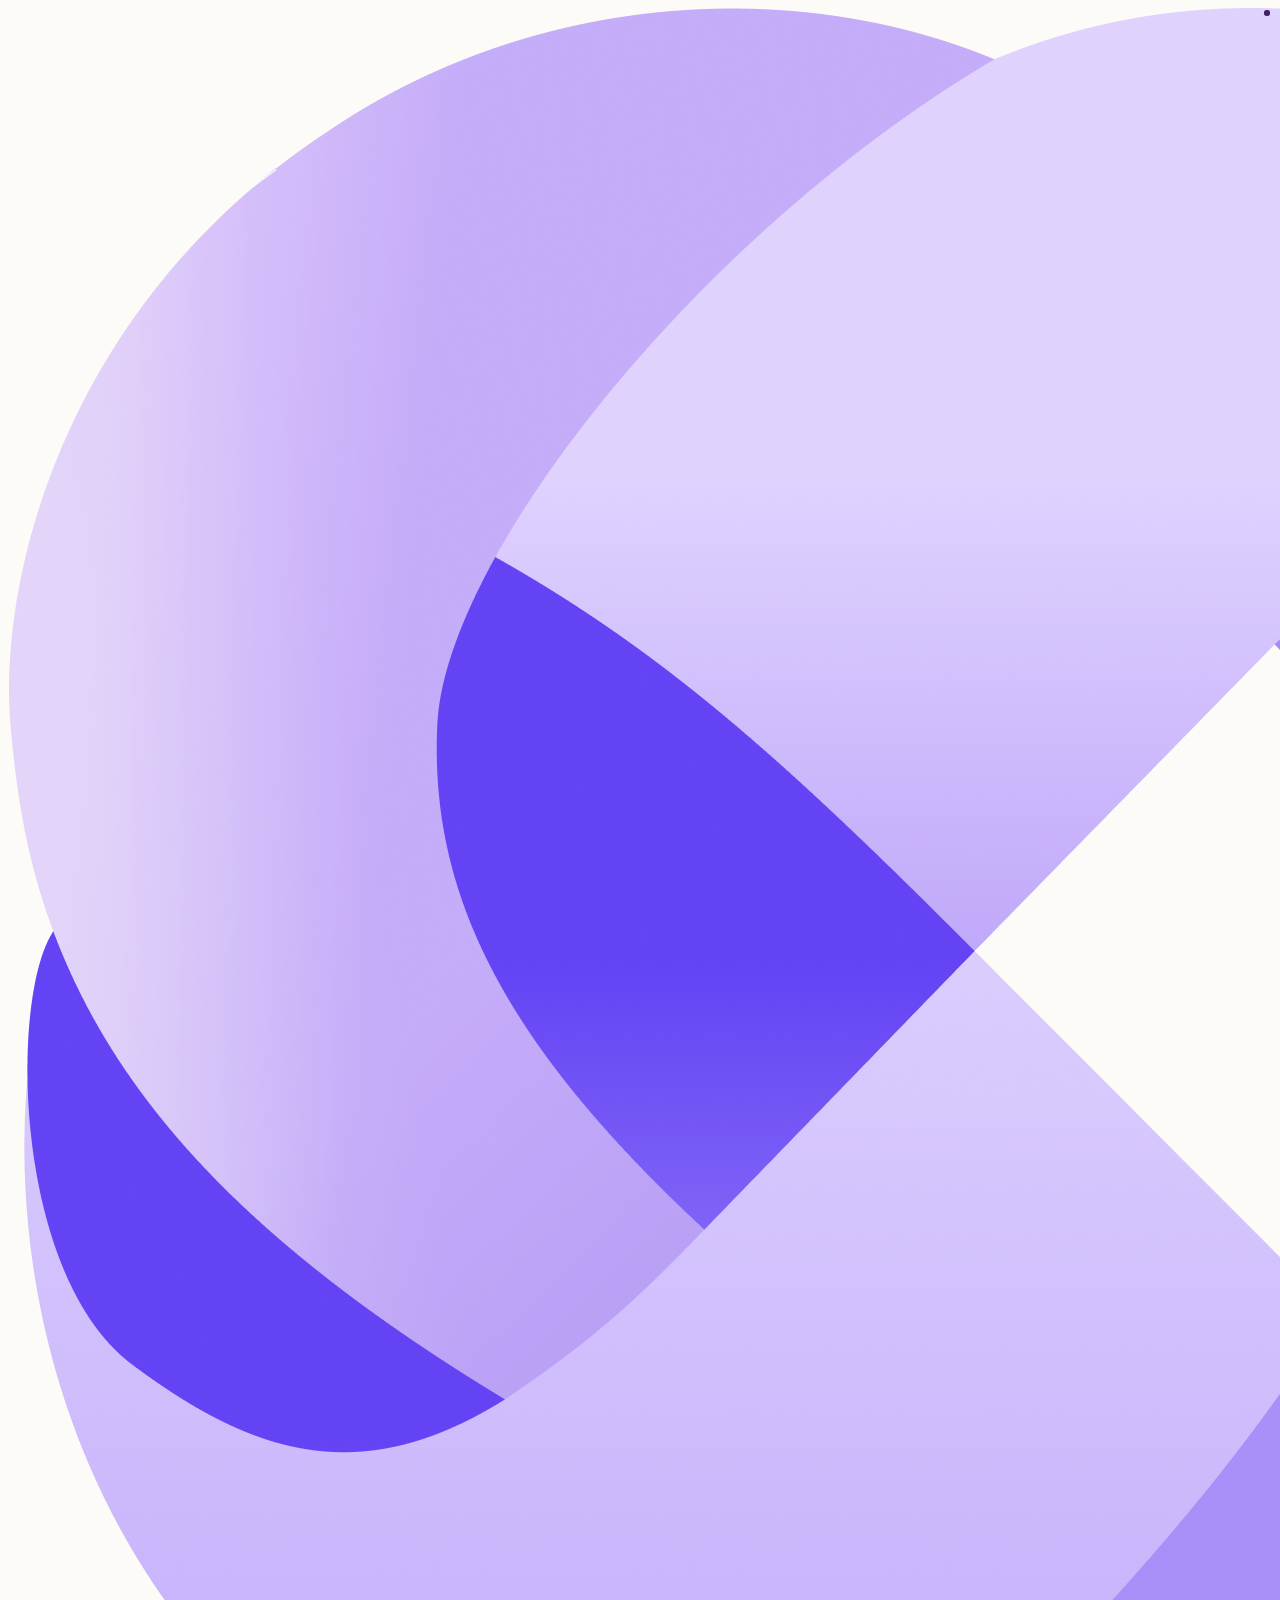
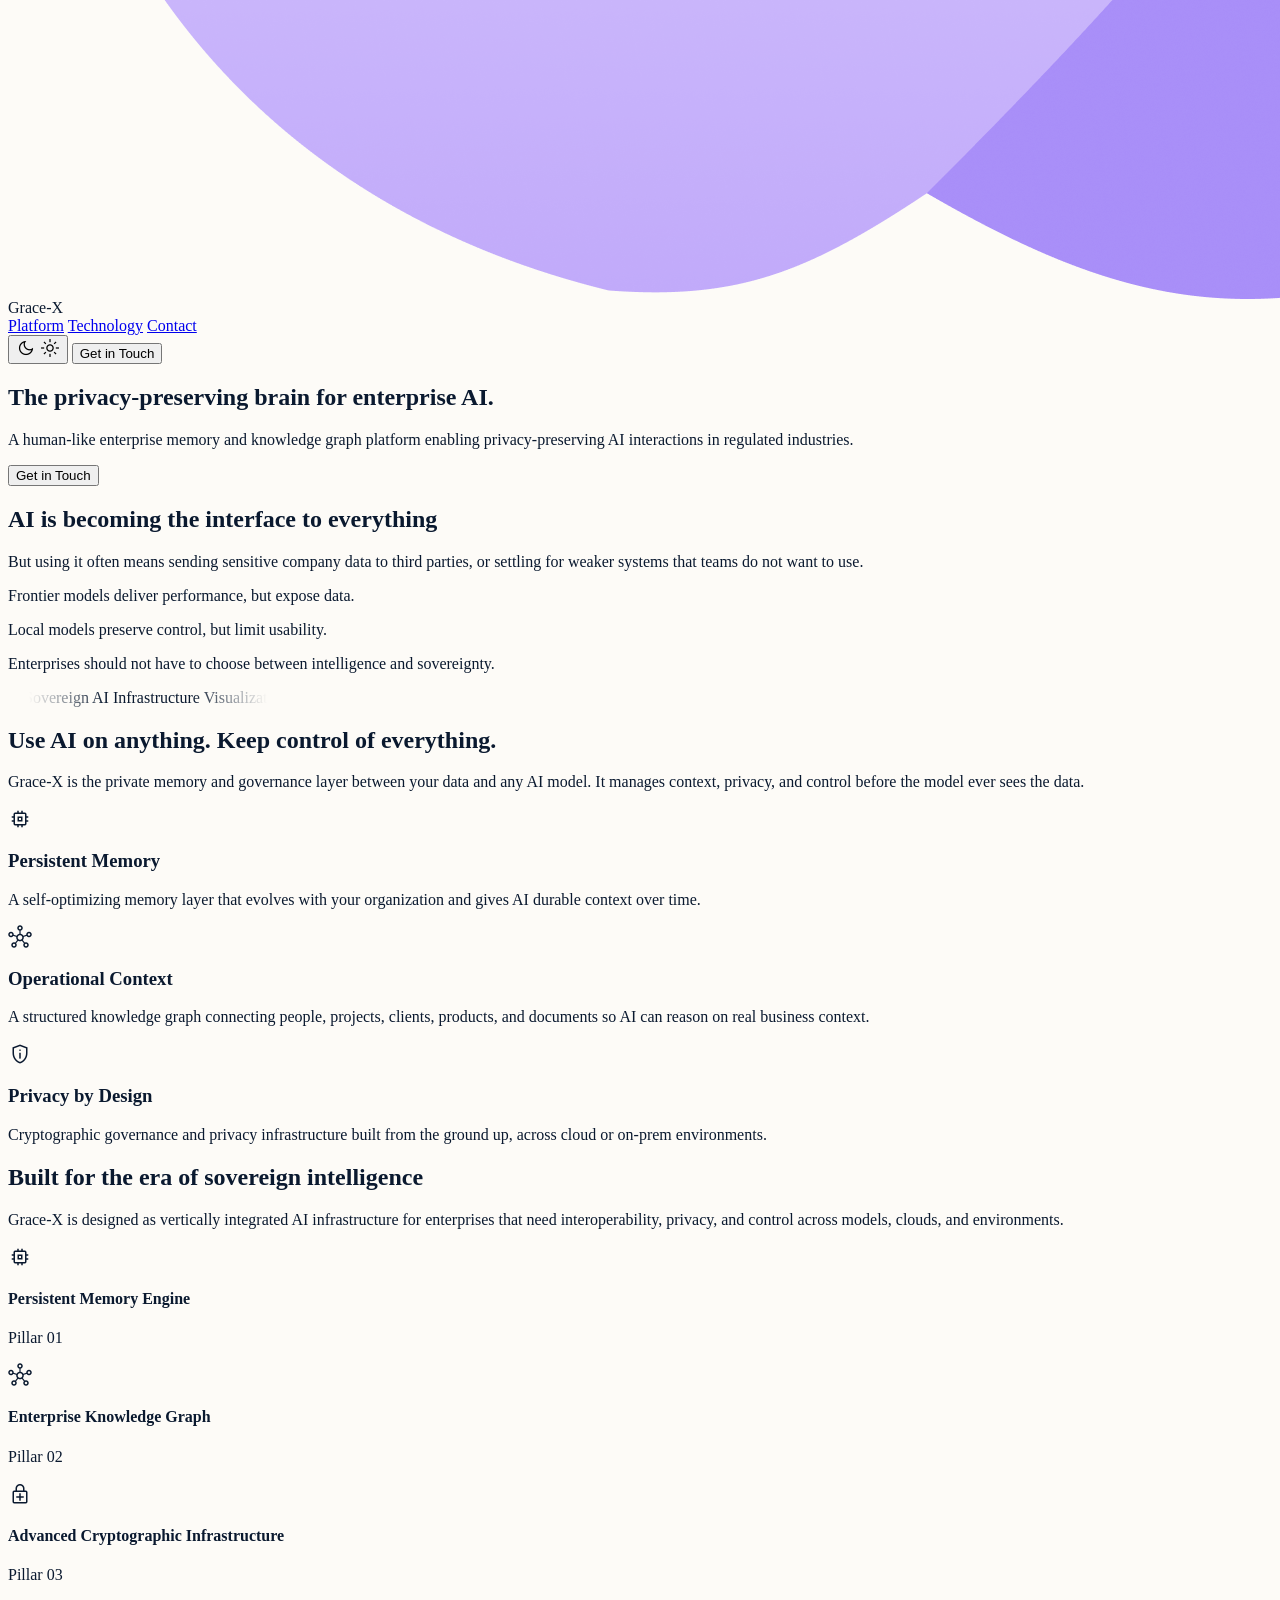
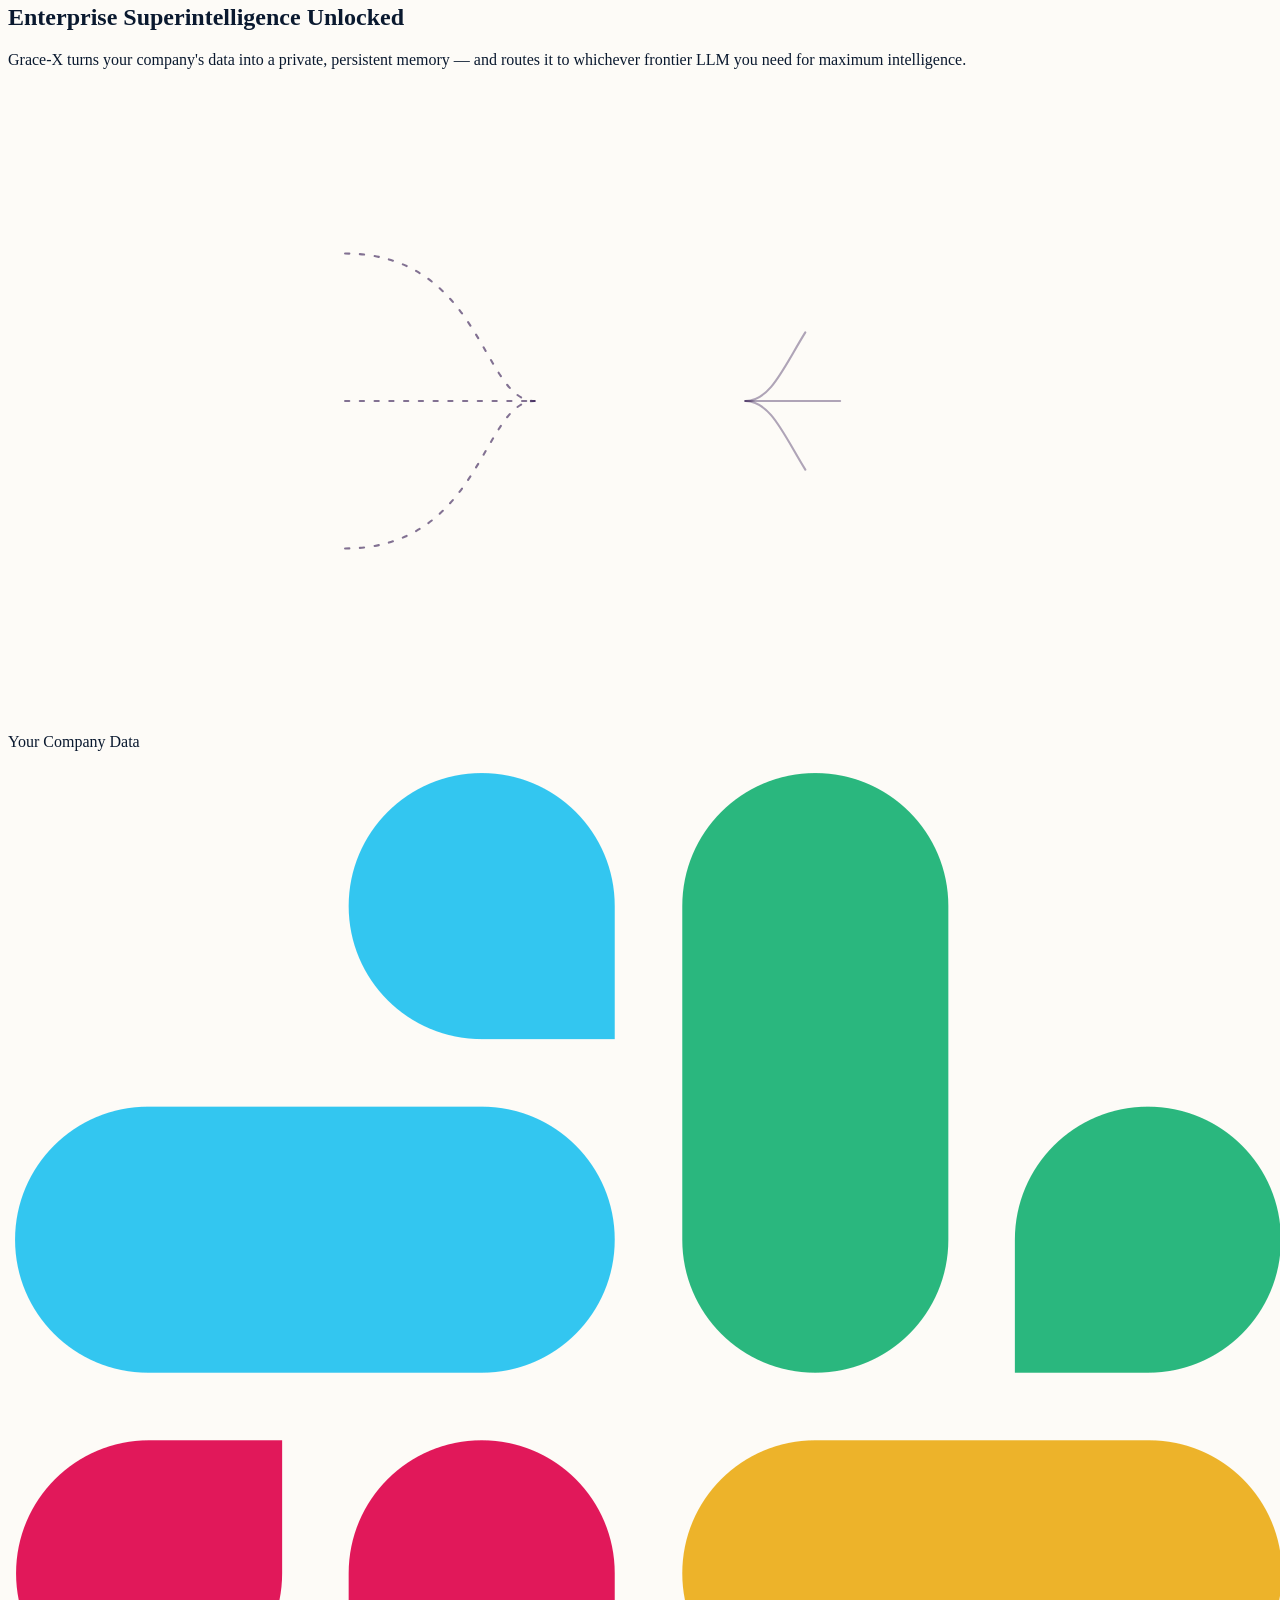
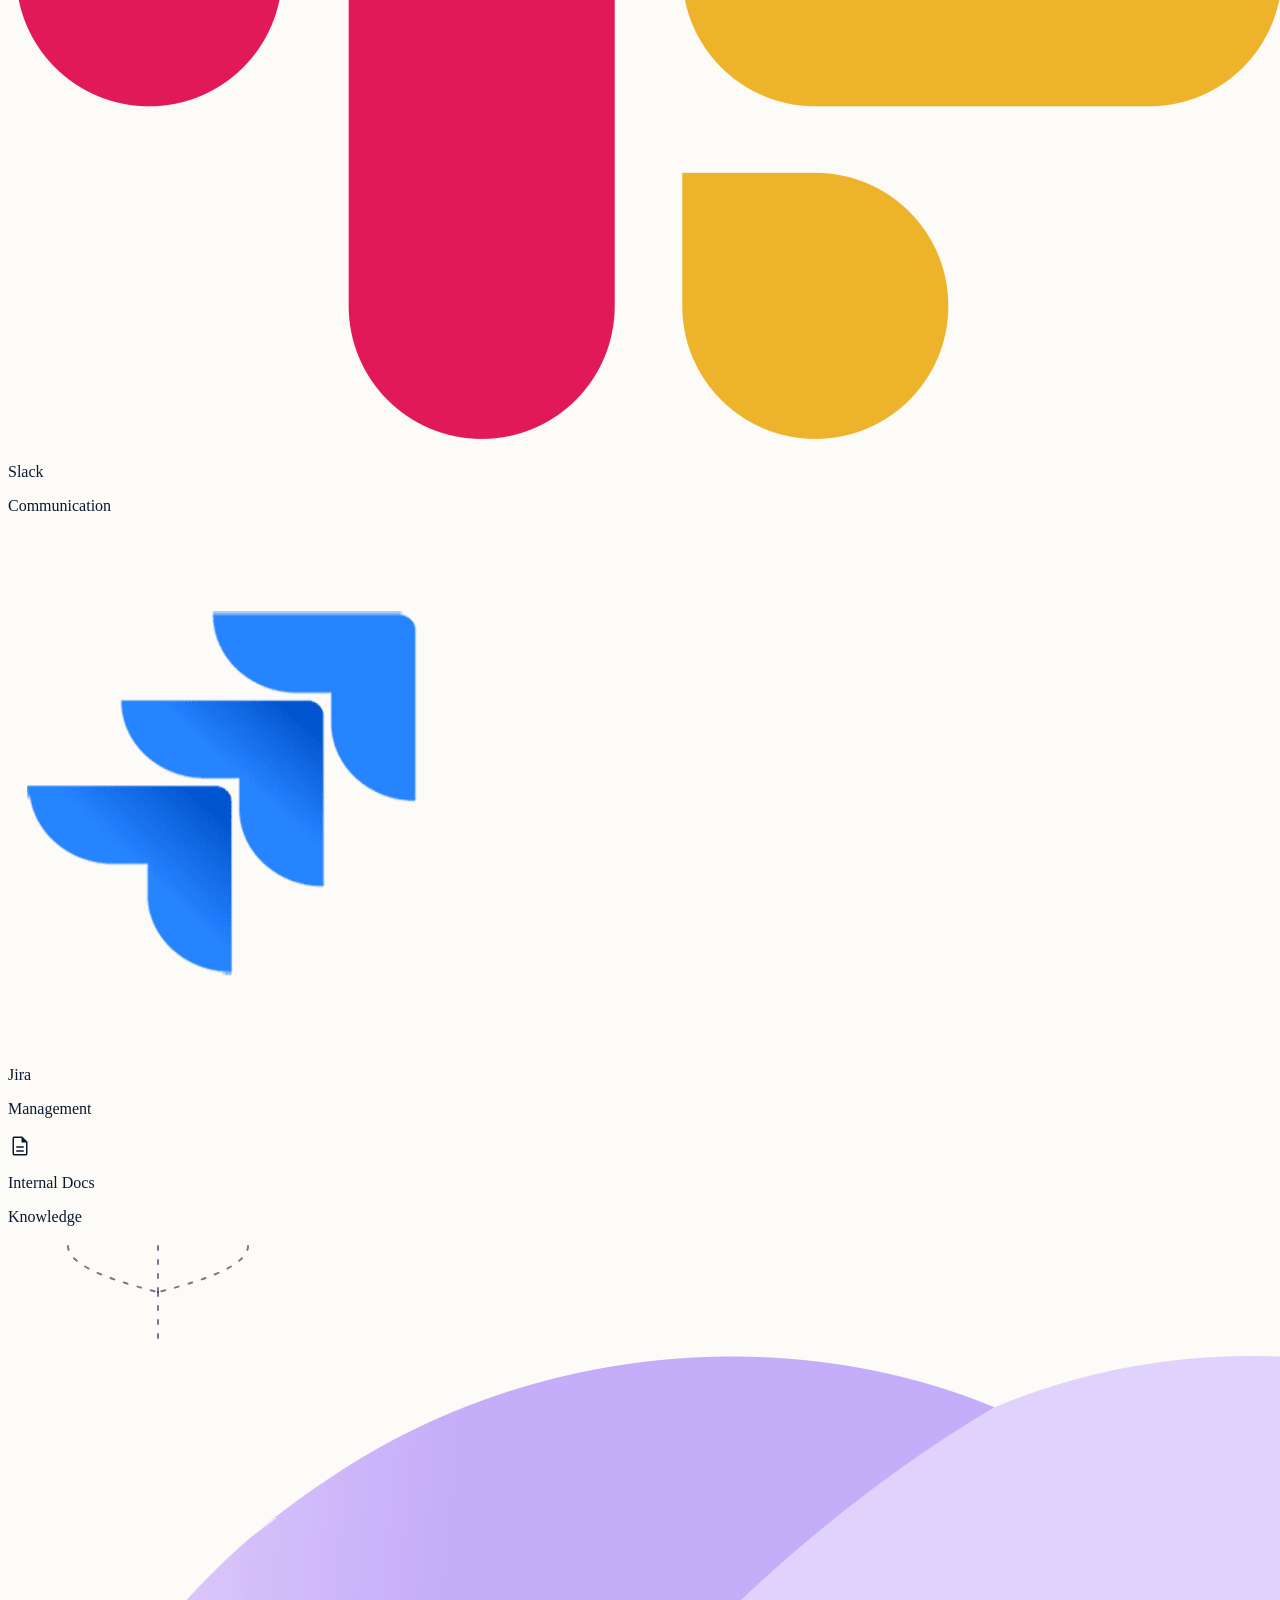
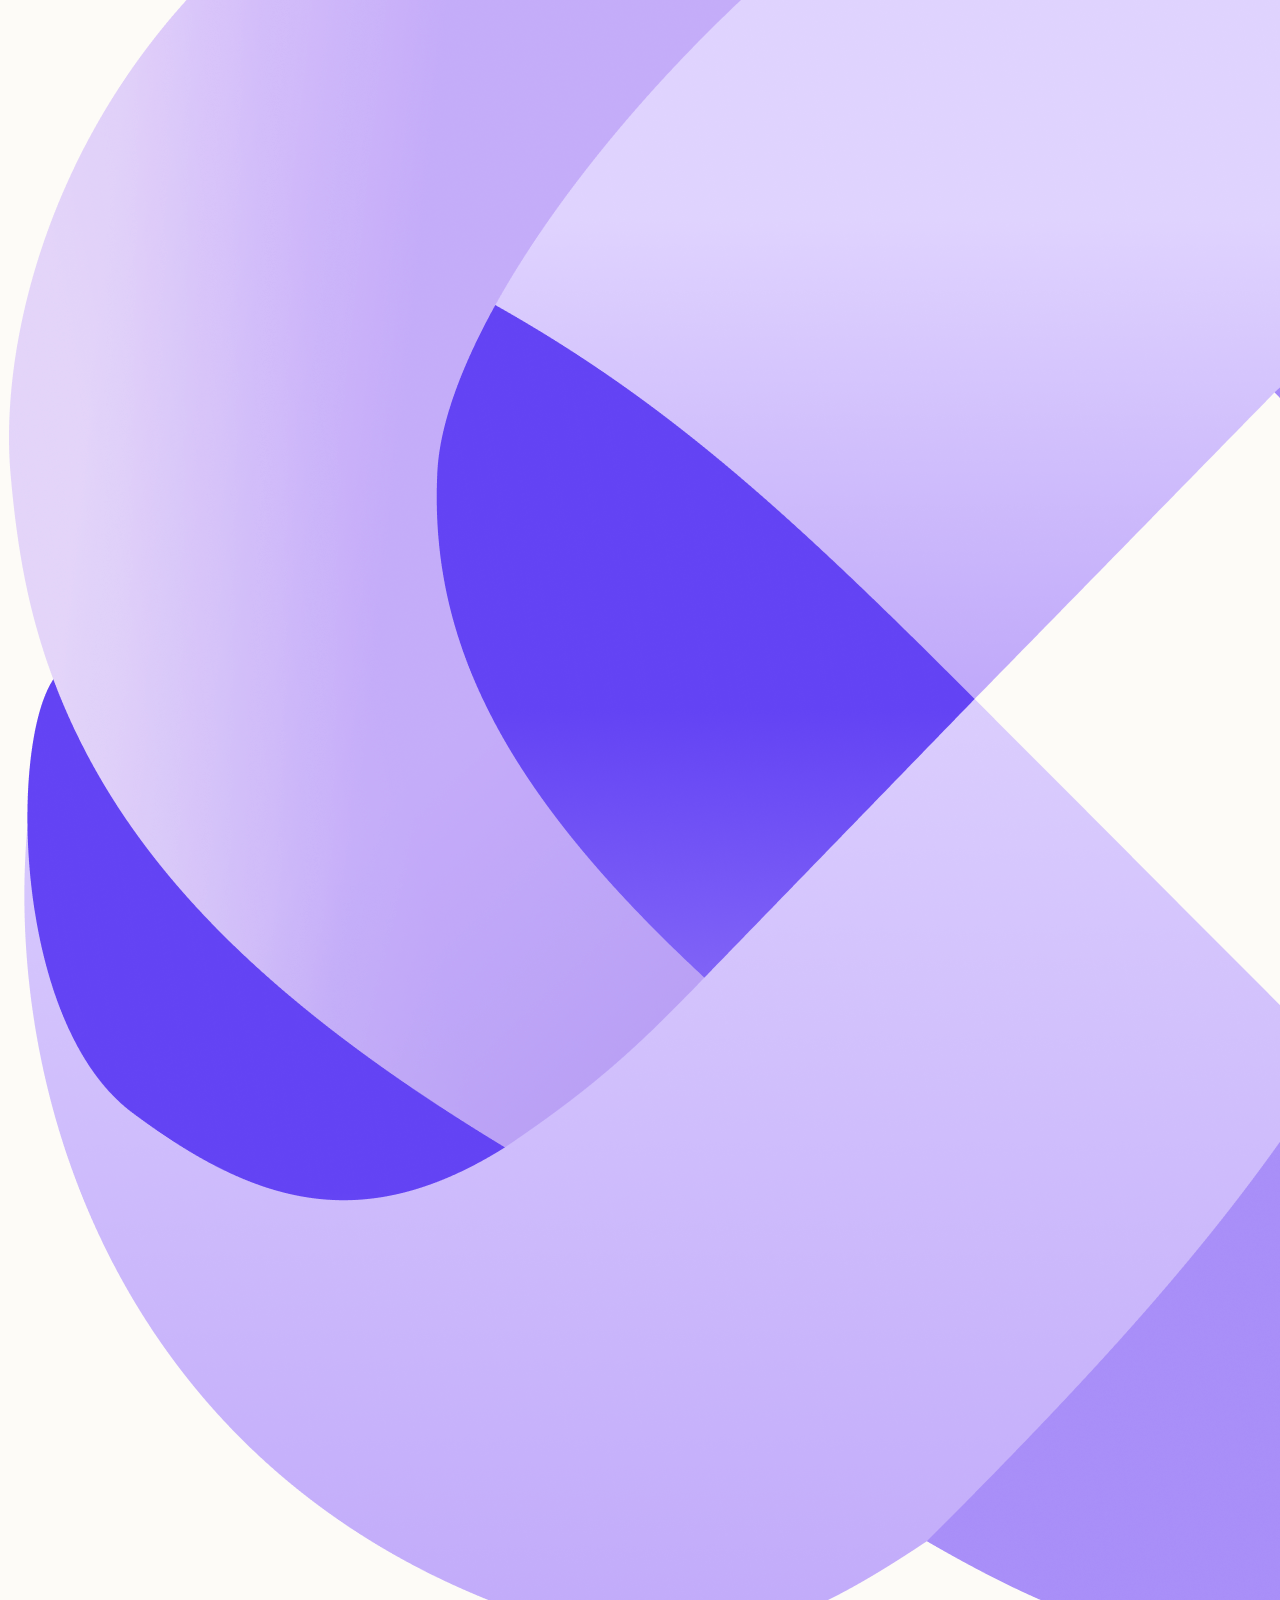
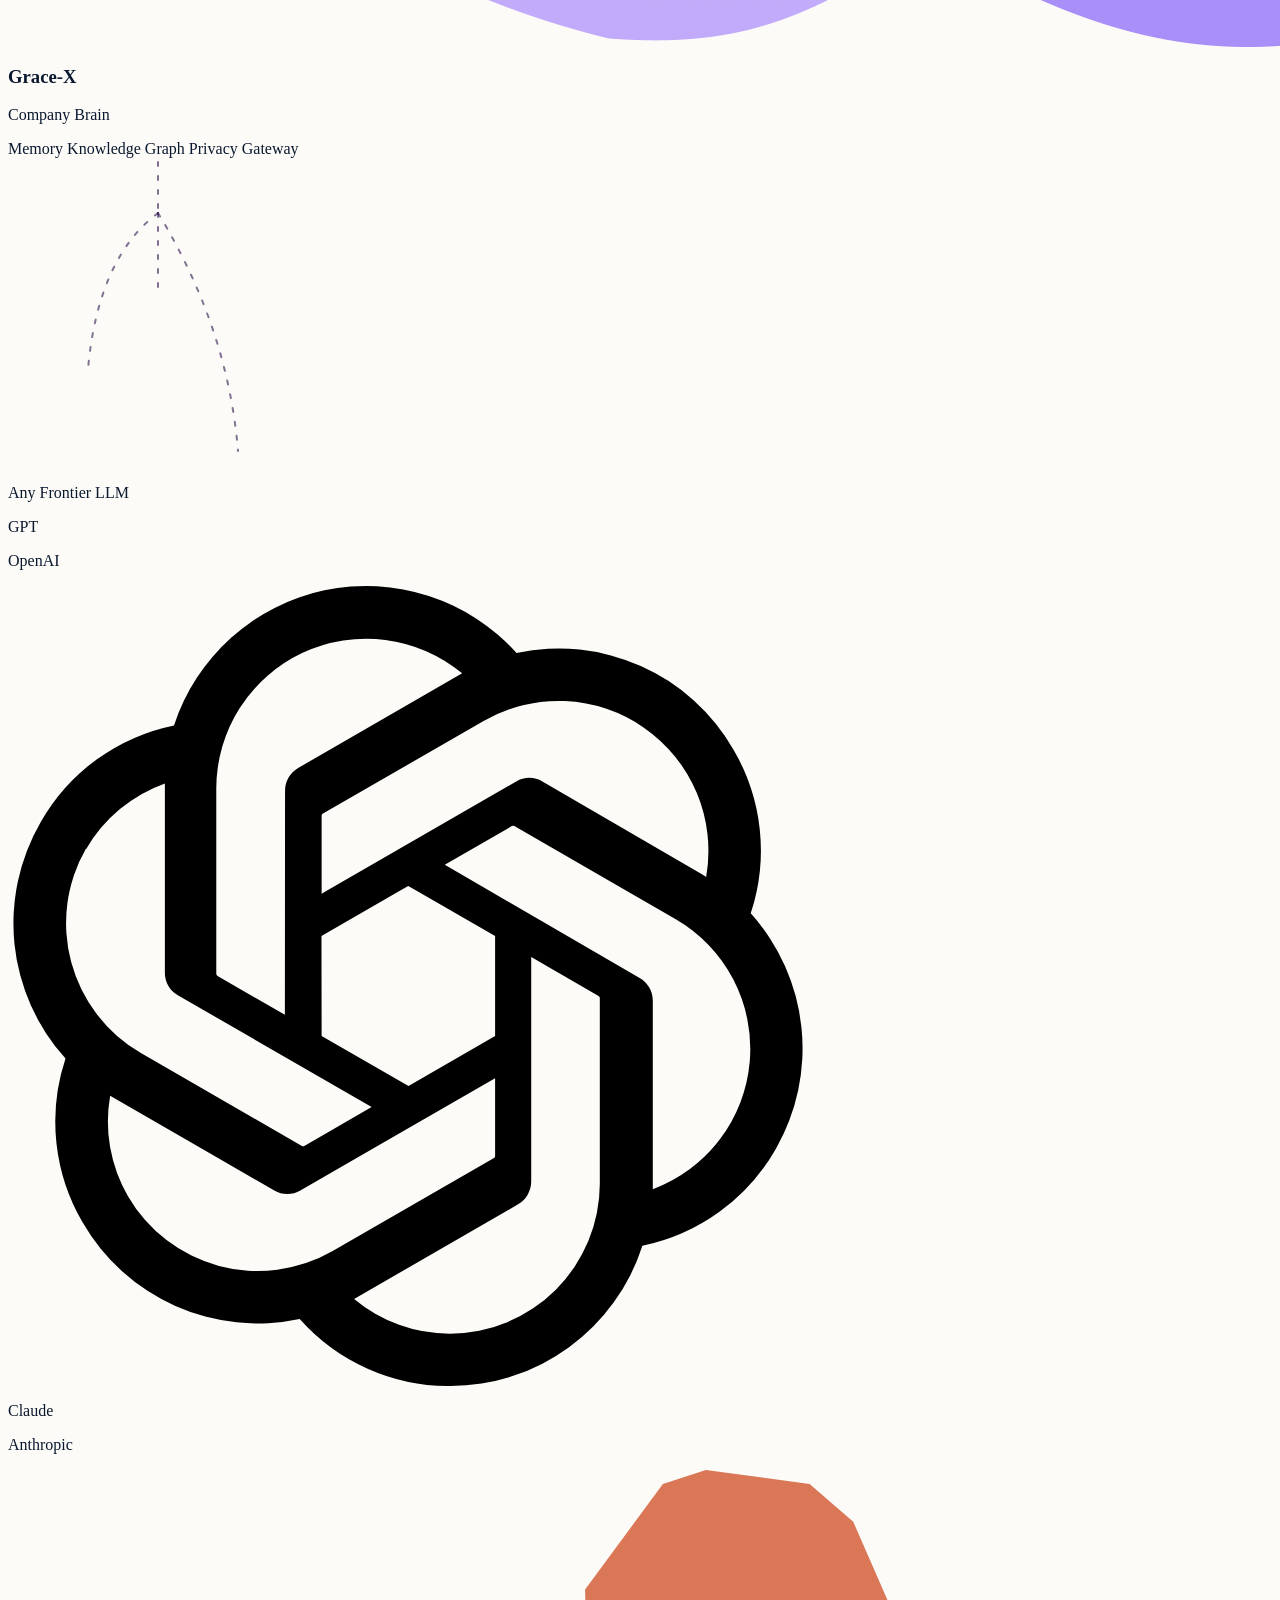
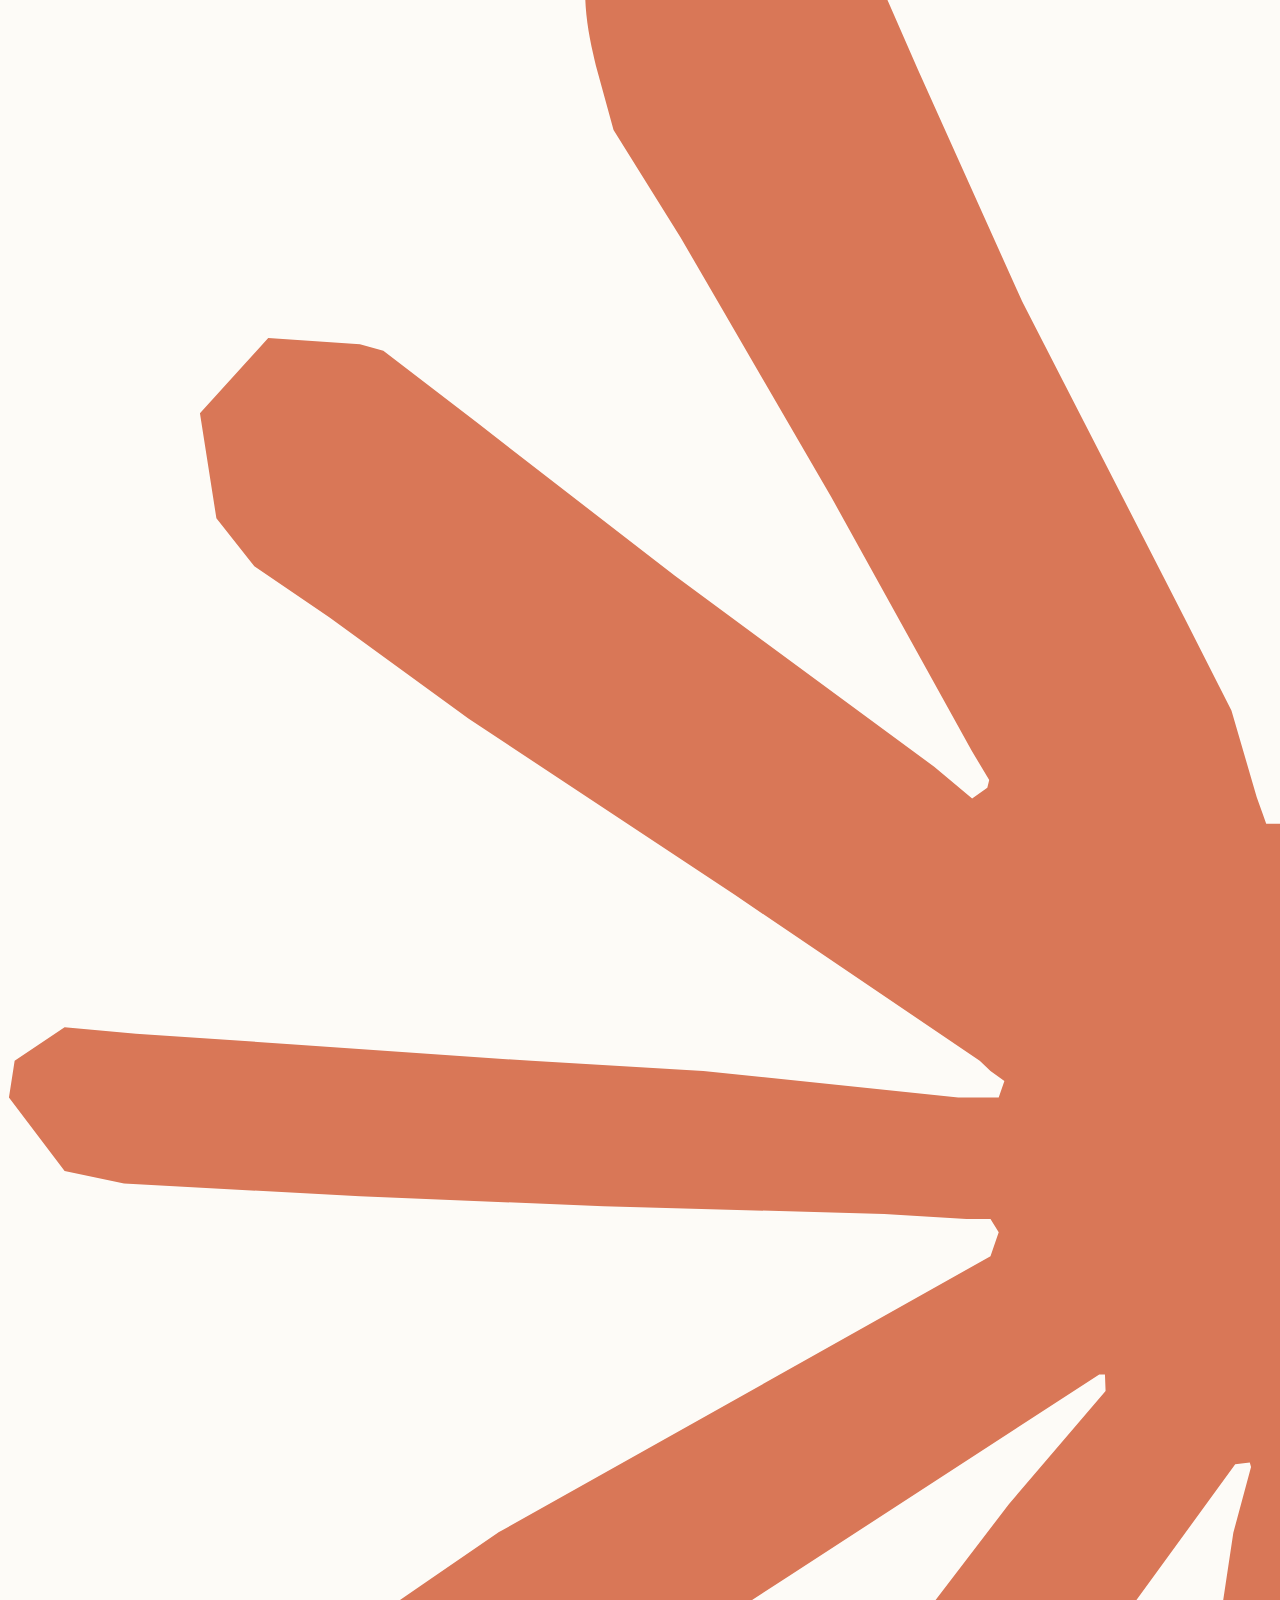
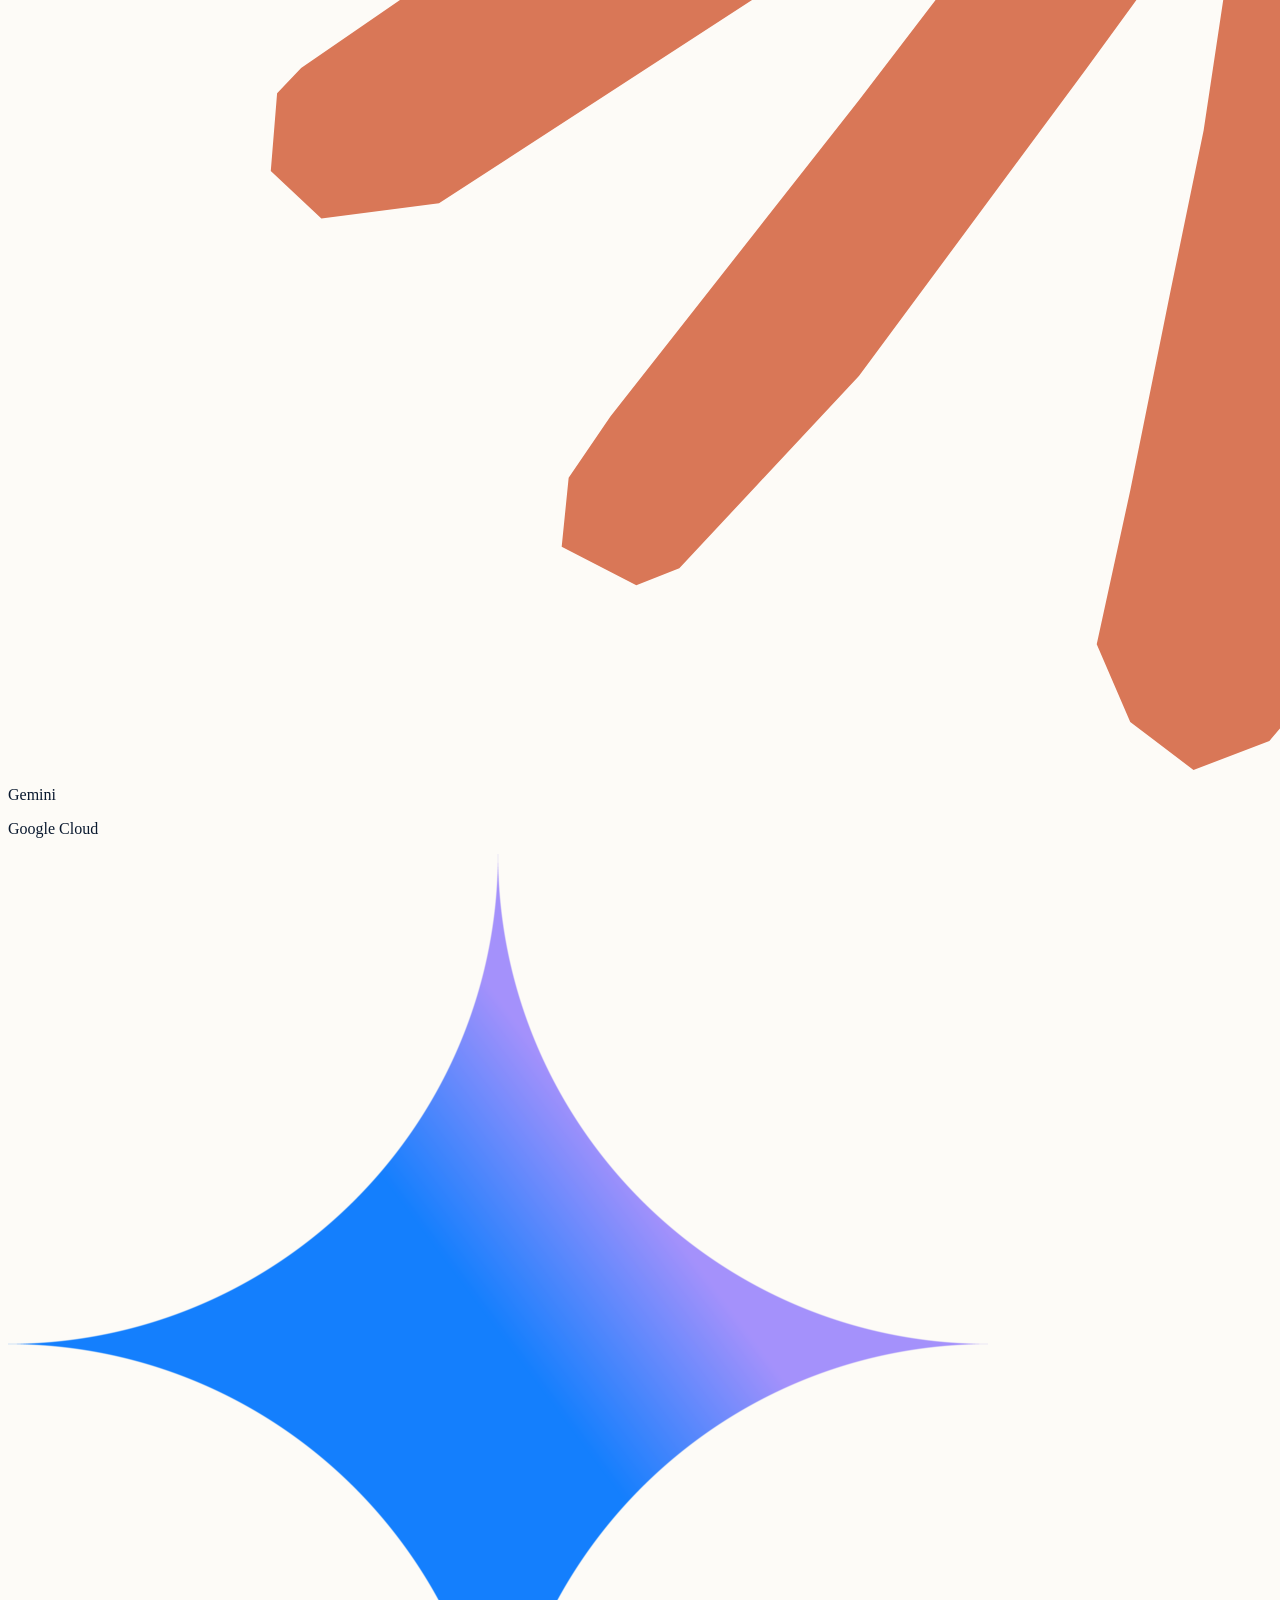
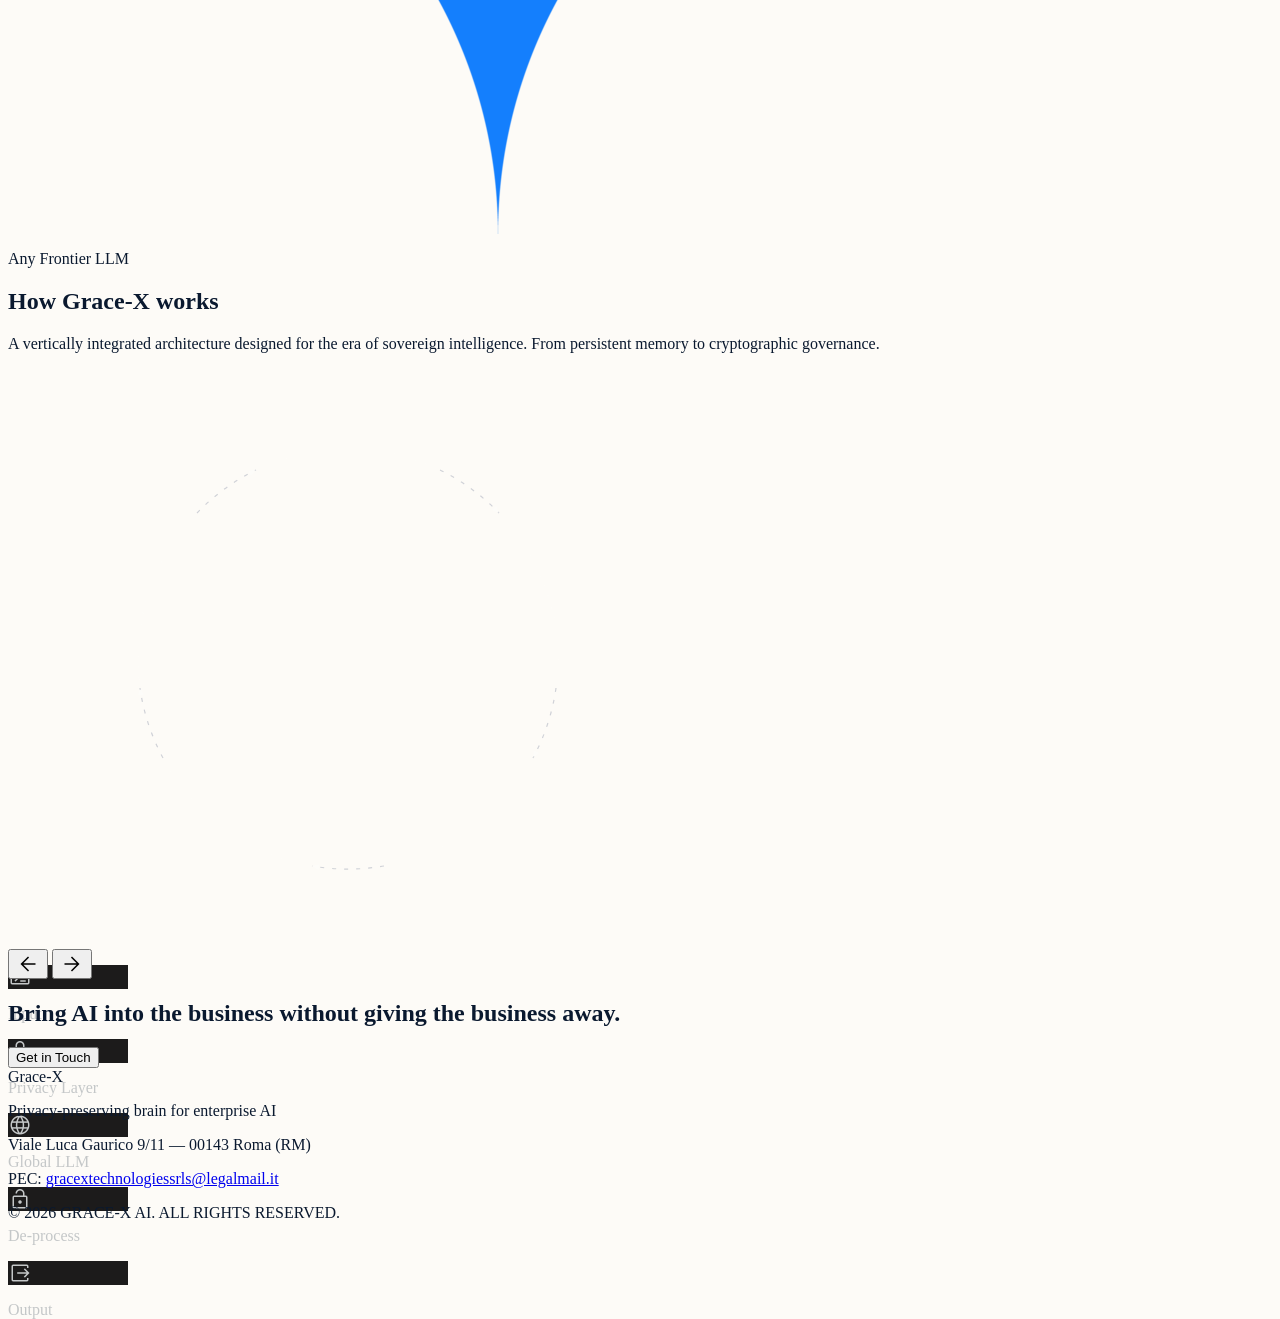
==== index.html @ 4c0ac089 "Corretta lingua box form" ====
<html class="light" lang="en"><head>
<meta charset="utf-8"/>
<meta content="width=device-width, initial-scale=1.0" name="viewport"/>
<title>GRACE-X | Private AI Infrastructure</title>
<script src="https://cdn.tailwindcss.com?plugins=forms,container-queries"></script>
<link rel="icon" type="image/png" href="logos/logo.png"/>
<link href="https://fonts.googleapis.com/css2?family=Space+Grotesk:wght@400;500;600;700&amp;family=Inter:wght@400;500;600&amp;display=swap" rel="stylesheet"/>
<link href="https://fonts.googleapis.com/css2?family=Material+Symbols+Outlined:wght,FILL@100..700,0..1&amp;display=swap" rel="stylesheet"/>
<link rel="stylesheet" href="style.css"/>
<script src="https://cdn.jsdelivr.net/npm/@emailjs/browser@4/dist/email.min.js"></script>
<script id="tailwind-config">
        tailwind.config = {
            darkMode: "class",
            theme: {
                extend: {
                    "colors": {
                        "primary": "#051A49",
                        "primary-vibrant": "#1E0040",
                        "purple-vibrant": "#3B0764",
                        "on-primary": "#FDFBF7",
                        "background": "#FDFBF7",
                        "surface": "#F5F2EA",
                        "on-surface": "#0A192F",
                        "on-surface-variant": "#44566C",
                        "outline": "#D1D5DB",
                        "outline-variant": "#E5E7EB",
                        "primary-container": "#E0F2F1",
                        "on-primary-container": "#004D40",
                        "secondary": "#051A49",
                        "tertiary": "#FBC02D",
                        "surface-container": "#F5F2EA",
                        "surface-container-low": "#FAF8F2",
                        "surface-container-high": "#EBE8E0",
                        "surface-container-highest": "#E1DED5",
                        "surface-variant": "#E1DED5",
                        "inverse-surface": "#051A49",
                        "inverse-on-surface": "#FDFBF7",
                        
                        // Dark Theme Design System Integration
                        "on-primary-fixed": "#001b3c",
                        "surface-container-lowest": "#0d0e11",
                        "primary-container-dark": "#1a365d",
                        "on-surface-dark": "#e3e2e6",
                        "secondary-dark": "#ffe083",
                        "on-secondary-fixed": "#231b00",
                        "on-secondary": "#3c2f00",
                        "primary-fixed": "#d6e3ff",
                        "error": "#ffb4ab",
                        "on-primary-container-dark": "#86a0cd",
                        "on-tertiary": "#00354a",
                        "secondary-fixed": "#ffe083",
                        "tertiary-container-dark": "#003a51",
                        "surface-bright": "#38393c",
                        "tertiary-fixed": "#c4e7ff",
                        "on-error-container": "#ffdad6",
                        "inverse-surface-dark": "#e3e2e6",
                        "outline-dark": "#8e9099",
                        "primary-dark": "#5B21B6",
                        "background-dark": "#121316",
                        "secondary-fixed-dim": "#eec200",
                        "inverse-primary": "#455f88",
                        "on-secondary-fixed-variant": "#574500",
                        "secondary-container-dark": "#eec200",
                        "surface-dim": "#121316",
                        "on-surface-variant-dark": "#c4c6cf",
                        "primary-fixed-dim": "#adc7f7",
                        "surface-tint": "#adc7f7",
                        "surface-container-highest-dark": "#343538",
                        "surface-container-dark": "#1e2022",
                        "tertiary-dark": "#7bd0ff",
                        "on-primary-dark": "#133057",
                        "surface-dark": "#121316",
                        "error-container": "#93000a",
                        "surface-variant-dark": "#343538",
                        "on-secondary-container": "#645000",
                        "inverse-on-surface-dark": "#2f3033",
                        "on-error": "#690005",
                        "surface-container-low-dark": "#1a1c1e",
                        "on-tertiary-container": "#08aae4",
                        "outline-variant-dark": "#43474e",
                        "tertiary-fixed-dim": "#7bd0ff",
                        "on-primary-fixed-variant": "#2d476f",
                        "on-tertiary-fixed-variant": "#004c69",
                        "on-tertiary-fixed": "#001e2c",
                        "on-background-dark": "#e3e2e6",
                        "surface-container-high-dark": "#292a2d"
                    },
                    "borderRadius": {
                        "DEFAULT": "4px",
                        "lg": "8px",
                        "xl": "12px",
                        "full": "9999px"
                    },
                    "spacing": {
                        "block-gap": "32px",
                        "unit": "4px",
                        "container-padding": "32px",
                        "section-gap": "96px",
                        "gutter": "24px"
                    },
                    "fontFamily": {
                        "headline-md": ["Space Grotesk"],
                        "label-sm": ["Inter"],
                        "headline-lg": ["Space Grotesk"],
                        "body-lg": ["Inter"],
                        "display-xl": ["Space Grotesk"],
                        "body-md": ["Inter"]
                    },
                    "fontSize": {
                        "headline-md": ["24px", {"lineHeight": "1.3", "letterSpacing": "0em", "fontWeight": "600"}],
                        "label-sm": ["13px", {"lineHeight": "1", "letterSpacing": "0.05em", "fontWeight": "500"}],
                        "headline-lg": ["32px", {"lineHeight": "1.2", "letterSpacing": "-0.01em", "fontWeight": "600"}],
                        "body-lg": ["18px", {"lineHeight": "1.7", "letterSpacing": "0.01em", "fontWeight": "400"}],
                        "display-xl": ["48px", {"lineHeight": "1.1", "letterSpacing": "-0.02em", "fontWeight": "700"}],
                        "body-md": ["16px", {"lineHeight": "1.6", "letterSpacing": "0.01em", "fontWeight": "400"}]
                    }
                },
            },
        }
    </script>
</head>
<body class="selection:text-on-primary selection:bg-primary-vibrant/20 dark:selection:bg-primary-dark/40">
<!-- TopNavBar -->
<header class="bg-background/80 dark:bg-background-dark/80 top-0 sticky backdrop-blur-md border-b border-primary/5 dark:border-outline-variant-dark/20 z-50">
<div class="max-w-[1280px] mx-auto px-8 py-4 flex justify-between items-center">
<div onclick="window.scrollTo({top:0,behavior:'smooth'})" class="font-headline-md text-2xl font-bold tracking-tighter text-primary-vibrant dark:text-primary-dark flex items-center cursor-pointer select-none">
            <img src="logos/logo.png" alt="Grace-X" class="h-8 w-auto mr-2"/>
            Grace-X
        </div>
<nav class="hidden md:flex gap-10 items-center">
<a class="text-on-surface-variant dark:text-on-surface-variant-dark font-semibold text-sm tracking-wide hover:text-primary-vibrant dark:hover:text-primary-dark transition-colors duration-300" href="#platform-section" onclick="event.preventDefault();document.getElementById('platform-section').scrollIntoView({behavior:'smooth',block:'start'})">Platform</a>
<a class="text-on-surface-variant dark:text-on-surface-variant-dark font-semibold text-sm tracking-wide hover:text-primary-vibrant dark:hover:text-primary-dark transition-colors duration-300" href="#gx-section" onclick="event.preventDefault();document.getElementById('gx-section').scrollIntoView({behavior:'smooth',block:'start'})">Technology</a>
<a class="text-on-surface-variant dark:text-on-surface-variant-dark font-semibold text-sm tracking-wide hover:text-primary-vibrant dark:hover:text-primary-dark transition-colors duration-300" href="#footer" onclick="event.preventDefault();document.getElementById('footer').scrollIntoView({behavior:'smooth',block:'start'})">Contact</a>
</nav>
<div class="flex items-center gap-3">
<button onclick="toggleTheme()" id="theme-toggle-btn" class="p-2 rounded text-on-surface-variant dark:text-on-surface-variant-dark hover:text-primary-vibrant dark:hover:text-primary-dark hover:bg-primary/5 dark:hover:bg-white/5 transition-colors duration-300 cursor-pointer" aria-label="Toggle theme">
<span class="material-symbols-outlined dark:hidden" style="font-size:20px">dark_mode</span>
<span class="material-symbols-outlined hidden dark:block" style="font-size:20px">light_mode</span>
</button>
<button onclick="document.getElementById('cta-heading').scrollIntoView({behavior:'smooth',block:'center'})" class="bg-primary dark:bg-white text-on-primary dark:text-black px-6 py-2.5 rounded-lg font-semibold text-sm transition-all duration-300 hover:opacity-90 shadow-sm cursor-pointer">Get in Touch</button>
</div>
</div>
</header>
<main>
<!-- Hero Section -->
<section class="max-w-[1280px] mx-auto px-8 pt-20 pb-20">
<div class="max-w-4xl">
<h1 class="font-display-xl text-[48px] md:text-[64px] leading-[1.1] tracking-tight text-primary dark:text-on-background-dark mb-6 text-balance font-bold">
                The privacy-preserving brain for enterprise AI.
            </h1>
<p class="font-body-lg text-lg md:text-xl text-on-surface-variant dark:text-on-surface-variant-dark max-w-2xl mb-10 leading-relaxed text-balance">
                A human-like enterprise memory and knowledge graph platform enabling privacy-preserving AI interactions in regulated industries.
            </p>
<div class="flex flex-wrap gap-5">
<button onclick="document.getElementById('cta-heading').scrollIntoView({behavior:'smooth',block:'center'})" class="bg-primary dark:bg-white text-on-primary dark:text-black px-10 py-4 rounded-lg font-bold text-sm tracking-wide transition-all hover:shadow-lg hover:-translate-y-0.5 cursor-pointer">
                    Get in Touch
                </button>
</div>
</div>
</section>
<!-- Problem Section -->
<section class="max-w-[1280px] mx-auto px-8 py-20 border-t border-primary/5 dark:border-outline-variant-dark/10">
<div class="grid grid-cols-1 md:grid-cols-12 gap-16">
<div class="md:col-span-5">
<h2 class="font-headline-lg text-3xl text-primary dark:text-on-background-dark leading-tight text-balance font-bold">
                    AI is becoming the interface to everything
                </h2>
</div>
<div class="md:col-span-7">
<p class="font-body-lg text-lg text-on-surface-variant dark:text-on-surface-variant-dark mb-10 leading-relaxed max-w-[65ch]">
                    But using it often means sending sensitive company data to third parties, or settling for weaker systems that teams do not want to use.
                </p>
<div class="grid grid-cols-1 sm:grid-cols-3 gap-12">
<div>
<div class="h-0.5 w-10 bg-primary-vibrant dark:bg-primary-dark mb-4"></div>
<p class="text-sm font-medium text-on-surface dark:text-on-surface-dark leading-relaxed">Frontier models deliver performance, but expose data.</p>
</div>
<div>
<div class="h-0.5 w-10 bg-primary-vibrant dark:bg-primary-dark mb-4"></div>
<p class="text-sm font-medium text-on-surface dark:text-on-surface-dark leading-relaxed">Local models preserve control, but limit usability.</p>
</div>
<div>
<div class="h-0.5 w-10 bg-primary-vibrant dark:bg-primary-dark mb-4"></div>
<p class="text-sm font-medium text-on-surface dark:text-on-surface-dark leading-relaxed">Enterprises should not have to choose between intelligence and sovereignty.</p>
</div>
</div>
</div>
</div>
</section>
<!-- Solution Section -->
<section class="bg-surface dark:bg-surface-container-dark py-20 relative overflow-hidden transition-colors">
<div class="absolute inset-0 z-0 pointer-events-none opacity-20">
<div class="absolute inset-0 blend-bg z-10"></div>
<img alt="Sovereign AI Infrastructure Visualization" class="w-full h-full object-cover mask-radial grayscale contrast-125 dark:opacity-20" src="https://lh3.googleusercontent.com/aida/[base64]"/>
</div>
<div class="max-w-[1280px] mx-auto px-8 relative z-10">
<div class="mb-12 max-w-3xl">
<h2 class="font-display-xl text-[40px] md:text-[48px] text-primary dark:text-on-background-dark mb-6 leading-tight text-balance font-bold">
                    Use AI on anything. Keep control of everything.
                </h2>
<p class="font-body-lg text-lg text-on-surface-variant dark:text-on-surface-variant-dark leading-relaxed max-w-[65ch]">
                    Grace-X is the private memory and governance layer between your data and any AI model. It manages context, privacy, and control before the model ever sees the data.
                </p>
</div>
<div class="grid grid-cols-1 md:grid-cols-3 gap-8">
<div class="p-8 rounded-xl border border-primary/5 dark:border-outline-variant-dark/20 bg-background/90 dark:bg-surface-container-high-dark/90 backdrop-blur-md shadow-sm hover:shadow-md transition-all group">
<span class="material-symbols-outlined text-primary-vibrant dark:text-primary-dark mb-6 text-3xl block transition-transform group-hover:-translate-y-1">memory</span>
<h3 class="font-headline-md text-xl text-primary dark:text-on-surface-dark mb-4 font-bold">Persistent Memory</h3>
<p class="font-body-md text-base text-on-surface-variant dark:text-on-surface-variant-dark leading-relaxed">A self-optimizing memory layer that evolves with your organization and gives AI durable context over time.</p>
</div>
<div class="p-8 rounded-xl border border-primary/5 dark:border-outline-variant-dark/20 bg-background/90 dark:bg-surface-container-high-dark/90 backdrop-blur-md shadow-sm hover:shadow-md transition-all group">
<span class="material-symbols-outlined text-primary-vibrant dark:text-primary-dark mb-6 text-3xl block transition-transform group-hover:-translate-y-1">hub</span>
<h3 class="font-headline-md text-xl text-primary dark:text-on-surface-dark mb-4 font-bold">Operational Context</h3>
<p class="font-body-md text-base text-on-surface-variant dark:text-on-surface-variant-dark leading-relaxed">A structured knowledge graph connecting people, projects, clients, products, and documents so AI can reason on real business context.</p>
</div>
<div class="p-8 rounded-xl border border-primary/5 dark:border-outline-variant-dark/20 bg-background/90 dark:bg-surface-container-high-dark/90 backdrop-blur-md shadow-sm hover:shadow-md transition-all group">
<span class="material-symbols-outlined text-primary-vibrant dark:text-primary-dark mb-6 text-3xl block transition-transform group-hover:-translate-y-1">privacy_tip</span>
<h3 class="font-headline-md text-xl text-primary dark:text-on-surface-dark mb-4 font-bold">Privacy by Design</h3>
<p class="font-body-md text-base text-on-surface-variant dark:text-on-surface-variant-dark leading-relaxed">Cryptographic governance and privacy infrastructure built from the ground up, across cloud or on-prem environments.</p>
</div>
</div>
</div>
</section>
<!-- Infrastructure Section -->
<section class="bg-surface-container-low dark:bg-surface-container-low-dark border-y border-primary/5 dark:border-outline-variant-dark/20 transition-colors">
<div class="max-w-[1280px] mx-auto px-8 py-20">
<div class="text-center max-w-3xl mx-auto mb-16">
<h2 class="font-headline-lg text-3xl md:text-[32px] text-primary dark:text-on-background-dark mb-6 leading-tight font-bold">Built for the era of sovereign intelligence</h2>
<p class="font-body-lg text-lg text-on-surface-variant dark:text-on-surface-variant-dark leading-relaxed">Grace-X is designed as vertically integrated AI infrastructure for enterprises that need interoperability, privacy, and control across models, clouds, and environments.</p>
</div>
<div class="grid grid-cols-1 md:grid-cols-3 gap-12">
<div class="flex flex-col items-center text-center group">
<div class="w-20 h-20 rounded-full bg-primary/5 dark:bg-surface-bright/20 flex items-center justify-center mb-8 transition-transform group-hover:scale-110">
<span class="material-symbols-outlined text-primary-vibrant dark:text-primary-dark text-4xl">memory</span>
</div>
<h4 class="font-headline-md text-xl text-primary dark:text-on-surface-dark mb-8 max-w-[200px] leading-tight h-12 flex items-center justify-center font-bold">Persistent Memory Engine</h4>
<div class="w-12 h-0.5 bg-primary-vibrant dark:bg-primary-dark mb-4"></div>
<p class="text-[11px] tracking-[0.25em] font-bold text-on-surface-variant dark:text-on-surface-variant-dark uppercase">Pillar 01</p>
</div>
<div class="flex flex-col items-center text-center group">
<div class="w-20 h-20 rounded-full bg-primary/5 dark:bg-surface-bright/20 flex items-center justify-center mb-8 transition-transform group-hover:scale-110">
<span class="material-symbols-outlined text-primary-vibrant dark:text-primary-dark text-4xl">hub</span>
</div>
<h4 class="font-headline-md text-xl text-primary dark:text-on-surface-dark mb-8 max-w-[240px] leading-tight h-12 flex items-center justify-center font-bold">Enterprise Knowledge Graph</h4>
<div class="w-12 h-0.5 bg-primary-vibrant dark:bg-primary-dark mb-4"></div>
<p class="text-[11px] tracking-[0.25em] font-bold text-on-surface-variant dark:text-on-surface-variant-dark uppercase">Pillar 02</p>
</div>
<div class="flex flex-col items-center text-center group">
<div class="w-20 h-20 rounded-full bg-primary/5 dark:bg-surface-bright/20 flex items-center justify-center mb-8 transition-transform group-hover:scale-110">
<span class="material-symbols-outlined text-primary-vibrant dark:text-primary-dark text-4xl">enhanced_encryption</span>
</div>
<h4 class="font-headline-md text-xl text-primary dark:text-on-surface-dark mb-8 max-w-[260px] leading-tight h-12 flex items-center justify-center font-bold">Advanced Cryptographic Infrastructure</h4>
<div class="w-12 h-0.5 bg-primary-vibrant dark:bg-primary-dark mb-4"></div>
<p class="text-[11px] tracking-[0.25em] font-bold text-on-surface-variant dark:text-on-surface-variant-dark uppercase">Pillar 03</p>
</div>
</div>
</div>
</section>
<!-- Enterprise Superintelligence Section -->
<section id="platform-section" class="bg-background dark:bg-background-dark overflow-hidden transition-colors">
<div class="max-w-[1280px] mx-auto px-8 py-20 relative">
<div class="absolute top-1/2 left-1/2 -translate-x-1/2 -translate-y-1/2 w-[800px] h-[600px] bg-primary/5 dark:bg-primary-container-dark/10 rounded-full blur-[120px] pointer-events-none opacity-40"></div>
<div class="mb-16 max-w-4xl relative z-10">
<h2 class="font-display-xl text-[40px] md:text-[48px] mb-6 text-primary dark:text-on-background-dark leading-tight text-balance font-bold">
                    Enterprise Superintelligence <span class="text-primary-vibrant dark:text-primary-dark">Unlocked</span>
</h2>
<p class="font-body-lg text-lg text-on-surface-variant dark:text-on-surface-variant-dark leading-relaxed max-w-[65ch]">
                    Grace-X turns your company's data into a private, persistent memory — and routes it to whichever frontier LLM you need for maximum intelligence.
                </p>
</div>
<div class="relative max-w-6xl mx-auto py-8">
<!-- Connection Lines SVG Layer -->
<svg class="hidden lg:block absolute inset-0 w-full h-full pointer-events-none z-20" fill="none" viewBox="0 0 1200 600" preserveAspectRatio="none" xmlns="http://www.w3.org/2000/svg">
<path class="stroke-primary/10 dark:stroke-white/10" d="M320 160 C450 160, 450 300, 500 300" stroke-width="1.5"></path>
<path class="stroke-primary/10 dark:stroke-white/10" d="M320 300 H500" stroke-width="1.5"></path>
<path class="stroke-primary/10 dark:stroke-white/10" d="M320 440 C450 440, 450 300, 500 300" stroke-width="1.5"></path>
<path class="stroke-primary/10 dark:stroke-white/10" d="M700 300 C750 300, 750 160, 880 160" stroke-width="1.5"></path>
<path class="stroke-primary/10 dark:stroke-white/10" d="M700 300 H880" stroke-width="1.5"></path>
<path class="stroke-primary/10 dark:stroke-white/10" d="M700 300 C750 300, 750 440, 880 440" stroke-width="1.5"></path>
<!-- Animated data flow: sources → Grace-X -->
<path class="infra-flow-path" d="M320 160 C450 160, 450 300, 500 300" style="animation-delay:0s;"/>
<path class="infra-flow-path" d="M320 300 H500" style="animation-delay:-0.67s;"/>
<path class="infra-flow-path" d="M320 440 C450 440, 450 300, 500 300" style="animation-delay:-1.34s;"/>
<!-- Sequential sweep: Grace-X → LLMs -->
<path class="infra-llm-path" d="M700 300 C750 300, 750 160, 880 160" style="animation-delay:0s;"/>
<path class="infra-llm-path" d="M700 300 H880" style="animation-delay:3s;"/>
<path class="infra-llm-path" d="M700 300 C750 300, 750 440, 880 440" style="animation-delay:6s;"/>
</svg>
<div class="flex flex-col lg:flex-row items-center justify-between gap-4 lg:gap-12 relative z-10">
<!-- Left: Company Data -->
<div class="w-full lg:w-72 space-y-4">
<p class="text-[11px] tracking-[0.3em] text-on-surface-variant dark:text-on-surface-variant-dark uppercase mb-6 text-center font-bold">Your Company Data</p>
<div class="relative bg-white/80 dark:bg-surface-container-high-dark/80 backdrop-blur-md border border-primary/10 dark:border-outline-variant-dark/20 rounded-xl p-4 flex items-center gap-4 shadow-sm transition-transform hover:-translate-y-1">
<span class="infra-activity-dot" style="animation-delay:0s;"></span>
<div class="w-9 h-9 flex items-center justify-center rounded-lg bg-primary/5 dark:bg-primary-dark/20">
<img src="logos/slack_logo.png" alt="Slack" class="w-5 h-5 object-contain"/>
</div>
<div>
<p class="text-sm font-bold text-primary dark:text-on-surface-dark">Slack</p>
<p class="text-[10px] text-on-surface-variant dark:text-on-surface-variant-dark font-medium uppercase tracking-wider">Communication</p>
</div>
</div>
<div class="relative bg-white/80 dark:bg-surface-container-high-dark/80 backdrop-blur-md border border-primary/10 dark:border-outline-variant-dark/20 rounded-xl p-4 flex items-center gap-4 shadow-sm transition-transform hover:-translate-y-1">
<span class="infra-activity-dot" style="animation-delay:-0.6s;"></span>
<div class="w-9 h-9 flex items-center justify-center rounded-lg bg-primary/5 dark:bg-primary-dark/20">
<img src="logos/Jira_logo.png" alt="Jira" class="w-5 h-5 object-contain"/>
</div>
<div>
<p class="text-sm font-bold text-primary dark:text-on-surface-dark">Jira</p>
<p class="text-[10px] text-on-surface-variant dark:text-on-surface-variant-dark font-medium uppercase tracking-wider">Management</p>
</div>
</div>
<div class="relative bg-white/80 dark:bg-surface-container-high-dark/80 backdrop-blur-md border border-primary/10 dark:border-outline-variant-dark/20 rounded-xl p-4 flex items-center gap-4 shadow-sm transition-transform hover:-translate-y-1">
<span class="infra-activity-dot" style="animation-delay:-1.2s;"></span>
<div class="w-9 h-9 flex items-center justify-center rounded-lg bg-primary/5 dark:bg-primary-dark/20">
<span class="material-symbols-outlined text-primary-vibrant dark:text-primary-dark text-lg">description</span>
</div>
<div>
<p class="text-sm font-bold text-primary dark:text-on-surface-dark">Internal Docs</p>
<p class="text-[10px] text-on-surface-variant dark:text-on-surface-variant-dark font-medium uppercase tracking-wider">Knowledge</p>
</div>
</div>
</div>
<!-- Mobile-only connector: Sources → Brain -->
<div class="block lg:hidden w-full flex justify-center">
  <svg viewBox="0 0 300 114" fill="none" xmlns="http://www.w3.org/2000/svg" class="w-full max-w-sm" style="height:114px">
    <path d="M60 4 Q60 28 150 50" class="stroke-primary/10 dark:stroke-white/10" stroke-width="1.5"/>
    <path d="M150 4 L150 50" class="stroke-primary/10 dark:stroke-white/10" stroke-width="1.5"/>
    <path d="M240 4 Q240 28 150 50" class="stroke-primary/10 dark:stroke-white/10" stroke-width="1.5"/>
    <path d="M150 50 L150 102" class="stroke-primary/10 dark:stroke-white/10" stroke-width="1.5"/>
    <path d="M60 4 Q60 28 150 50" class="infra-flow-path" style="animation-delay:0s;"/>
    <path d="M150 4 L150 50" class="infra-flow-path" style="animation-delay:-0.8s;"/>
    <path d="M240 4 Q240 28 150 50" class="infra-flow-path" style="animation-delay:-1.6s;"/>
    <path d="M150 50 L150 102" class="infra-flow-path" style="animation-delay:-0.4s;"/>
    <path d="M144 96 L150 106 L156 96" fill="none" class="stroke-primary/30 dark:stroke-white/30" stroke-width="1.5" stroke-linecap="round" stroke-linejoin="round"/>
  </svg>
</div>
<!-- Center: GraceX Brain -->
<div class="w-full lg:w-[460px]">
<div class="bg-white dark:bg-surface-container-highest-dark border border-primary/10 dark:border-outline-variant-dark/20 rounded-[40px] p-10 shadow-[0_32px_64px_-16px_rgba(5,26,73,0.12)] dark:shadow-[0_32px_64px_-16px_rgba(0,0,0,0.4)] text-center relative overflow-hidden transition-all hover:shadow-[0_48px_80px_-24px_rgba(5,26,73,0.15)]">
<div class="absolute top-0 left-0 w-full h-1.5 bg-gradient-to-r from-transparent via-primary-vibrant/30 dark:via-primary-dark/30 to-transparent"></div>
<div class="w-20 h-20 mx-auto mb-8 flex items-center justify-center bg-background dark:bg-surface-dark rounded-3xl shadow-sm border border-primary/10 dark:border-outline-variant-dark/20 overflow-hidden">
<img alt="Grace-X Logo" class="w-12 h-12 object-contain" src="logos/logo.png"/>
</div>
<h3 class="font-headline-md text-2xl text-primary dark:text-on-background-dark font-bold mb-2">Grace-X</h3>
<p class="text-[10px] text-white font-bold tracking-[0.3em] uppercase mb-10 inline-block px-3 py-1 rounded-full bg-black dark:bg-white dark:text-black">Company Brain</p>
<div class="flex flex-wrap justify-center gap-2">
<span class="px-4 py-1.5 bg-primary/5 dark:bg-surface-bright/20 border border-primary/10 dark:border-outline-variant-dark/20 rounded-full text-[11px] font-bold text-primary dark:text-on-surface-dark">Memory</span>
<span class="px-4 py-1.5 bg-primary/5 dark:bg-surface-bright/20 border border-primary/10 dark:border-outline-variant-dark/20 rounded-full text-[11px] font-bold text-primary dark:text-on-surface-dark">Knowledge Graph</span>
<span class="px-4 py-1.5 bg-primary/5 dark:bg-surface-bright/20 border border-primary/10 dark:border-outline-variant-dark/20 rounded-full text-[11px] font-bold text-primary dark:text-on-surface-dark">Privacy Gateway</span>
</div>
</div>
</div>
<!-- Mobile-only connector: Brain → LLMs -->
<div class="block lg:hidden w-full flex justify-center relative z-20">
  <svg viewBox="0 0 300 310" fill="none" xmlns="http://www.w3.org/2000/svg" class="w-full max-w-sm" style="height:310px">
    <path d="M150 4 L150 55" class="stroke-primary/10 dark:stroke-white/10" stroke-width="1.5"/>
    <path d="M150 55 L150 129" class="stroke-primary/10 dark:stroke-white/10" stroke-width="1.5"/>
    <path d="M150 55 Q90 100 80 211" class="stroke-primary/10 dark:stroke-white/10" stroke-width="1.5"/>
    <path d="M150 55 Q220 170 230 293" class="stroke-primary/10 dark:stroke-white/10" stroke-width="1.5"/>
    <path d="M150 4 L150 55" class="infra-flow-path" style="animation-delay:0s;"/>
    <path d="M150 55 L150 129" class="infra-flow-path" style="animation-delay:-0.5s;"/>
    <path d="M150 55 Q90 100 80 211" class="infra-flow-path" style="animation-delay:-1.0s;"/>
    <path d="M150 55 Q220 170 230 293" class="infra-flow-path" style="animation-delay:-1.5s;"/>
    <path d="M144 123 L150 133 L156 123" fill="none" class="stroke-primary/30 dark:stroke-white/30" stroke-width="1.5" stroke-linecap="round" stroke-linejoin="round"/>
    <path d="M74 205 L80 215 L86 205" fill="none" class="stroke-primary/30 dark:stroke-white/30" stroke-width="1.5" stroke-linecap="round" stroke-linejoin="round"/>
    <path d="M224 287 L230 297 L236 287" fill="none" class="stroke-primary/30 dark:stroke-white/30" stroke-width="1.5" stroke-linecap="round" stroke-linejoin="round"/>
  </svg>
</div>
<!-- Right: LLMs -->
<div class="w-full lg:w-72 space-y-4 mt-[-230px] lg:mt-0 relative z-10">
<p class="hidden lg:block text-[11px] tracking-[0.3em] text-on-surface-variant dark:text-on-surface-variant-dark uppercase mb-6 text-center font-bold">Any Frontier LLM</p>
<div class="bg-white/80 dark:bg-surface-container-high-dark/80 backdrop-blur-md border border-primary/10 dark:border-outline-variant-dark/20 rounded-xl p-4 flex items-center justify-between shadow-sm transition-transform hover:-translate-y-1">
<div>
<p class="text-sm font-bold text-primary dark:text-on-surface-dark">GPT</p>
<p class="text-[10px] text-on-surface-variant dark:text-on-surface-variant-dark font-medium uppercase tracking-wider">OpenAI</p>
</div>
<img src="logos/openai_logo.svg" alt="OpenAI" class="w-5 h-5 object-contain"/>
</div>
<div class="bg-white/80 dark:bg-surface-container-high-dark/80 backdrop-blur-md border border-primary/10 dark:border-outline-variant-dark/20 rounded-xl p-4 flex items-center justify-between shadow-sm transition-transform hover:-translate-y-1">
<div>
<p class="text-sm font-bold text-primary dark:text-on-surface-dark">Claude</p>
<p class="text-[10px] text-on-surface-variant dark:text-on-surface-variant-dark font-medium uppercase tracking-wider">Anthropic</p>
</div>
<img src="logos/claude_logo.svg" alt="Claude" class="w-5 h-5 object-contain"/>
</div>
<div class="bg-white/80 dark:bg-surface-container-high-dark/80 backdrop-blur-md border border-primary/10 dark:border-outline-variant-dark/20 rounded-xl p-4 flex items-center justify-between shadow-sm transition-transform hover:-translate-y-1">
<div>
<p class="text-sm font-bold text-primary dark:text-on-surface-dark">Gemini</p>
<p class="text-[10px] text-on-surface-variant dark:text-on-surface-variant-dark font-medium uppercase tracking-wider">Google Cloud</p>
</div>
<img src="logos/gemini_logo.webp" alt="Gemini" class="w-5 h-5 object-contain"/>
</div>
<p class="block lg:hidden text-[11px] tracking-[0.3em] text-on-surface-variant dark:text-on-surface-variant-dark uppercase mt-2 text-center font-bold">Any Frontier LLM</p>
</div>
</div>
</div>
</div>
</section>
<!-- How Grace-X Works Section -->
<section id="gx-section" class="max-w-[1280px] mx-auto px-8 py-20 overflow-hidden border-t border-primary/5 dark:border-outline-variant-dark/10">
<div class="text-start mb-16 max-w-4xl">
<h2 class="font-display-xl text-[40px] md:text-[48px] text-primary dark:text-on-background-dark mb-6 leading-tight text-balance font-bold">
                How <span class="text-primary-vibrant dark:text-primary-dark">Grace-X</span> works
            </h2>
<p class="font-body-lg text-lg text-on-surface-variant dark:text-on-surface-variant-dark max-w-2xl leading-relaxed">
                A vertically integrated architecture designed for the era of sovereign intelligence. From persistent memory to cryptographic governance.
            </p>
</div>
<!-- Circular Wheel -->
<div id="gx-wrap" class="relative mx-auto select-none" style="height:580px;max-width:680px;">
<svg class="absolute inset-0 w-full h-full pointer-events-none" viewBox="0 0 680 580" preserveAspectRatio="xMidYMid meet">
<defs>
<marker id="gx-ah" markerWidth="7" markerHeight="7" refX="6" refY="3.5" orient="auto">
<path d="M0,1 L6,3.5 L0,6Z" fill="rgba(255,255,255,0.3)"/>
</marker>
</defs>
<circle cx="340" cy="290" r="210" fill="none" stroke="rgba(255,255,255,0.04)" stroke-width="1" stroke-dasharray="3 8"/>
<path class="gx-arrow-path" d="M189,144 A210,210,0,0,1,248,101" marker-end="url(#gx-ah)" style="animation-delay:0s;"/>
<path class="gx-arrow-path" d="M155,389 A210,210,0,0,1,132,319" marker-end="url(#gx-ah)" style="animation-delay:-0.8s;"/>
<path class="gx-arrow-path" d="M376,497 A210,210,0,0,1,304,497" marker-end="url(#gx-ah)" style="animation-delay:-1.6s;"/>
<path class="gx-arrow-path" d="M548,319 A210,210,0,0,1,525,389" marker-end="url(#gx-ah)" style="animation-delay:-2.4s;"/>
<path class="gx-arrow-path" d="M432,101 A210,210,0,0,1,491,144" marker-end="url(#gx-ah)" style="animation-delay:-3.2s;"/>
</svg>
<div class="absolute inset-0 flex items-center justify-center pointer-events-none">
<div id="gx-info" class="text-center" style="max-width:185px;transition:opacity 0.3s ease;">
<p id="gx-c-num" class="font-label-sm text-[10px] tracking-[0.2em] uppercase mb-3" style="color:#7C3AED;"></p>
<p id="gx-c-title" class="font-headline-md text-headline-md text-primary dark:text-on-surface-dark mb-3"></p>
<p id="gx-c-flow" class="font-label-sm text-[10px] uppercase tracking-widest mb-3 text-on-surface-variant dark:text-on-surface-variant-dark"></p>
<p id="gx-c-desc" class="text-on-surface-variant dark:text-on-surface-variant-dark" style="font-size:13px;line-height:1.65;font-family:'Inter',sans-serif;"></p>
</div>
</div>
<div id="gx-n0" class="gx-node absolute" onclick="gxGoTo(0)" style="left:50%;top:50%;width:120px;cursor:pointer;">
<div class="flex flex-col items-center text-center" style="gap:10px;">
<div class="gx-circle w-16 h-16 rounded-full border flex items-center justify-center" style="border-color:rgba(255,255,255,0.1);background:#1c1b1b;transition:border-color .75s,background .75s,box-shadow .75s;">
<span class="gx-icon material-symbols-outlined text-2xl" style="color:#c4c7c8;transition:color .75s;">terminal</span>
</div>
<p class="gx-label font-label-sm text-[10px] uppercase tracking-widest whitespace-nowrap" style="color:#c4c7c8;transition:color .75s;">Input</p>
</div>
</div>
<div id="gx-n1" class="gx-node absolute" onclick="gxGoTo(1)" style="left:50%;top:50%;width:120px;cursor:pointer;">
<div class="flex flex-col items-center text-center" style="gap:10px;">
<div class="gx-circle w-16 h-16 rounded-full border flex items-center justify-center" style="border-color:rgba(255,255,255,0.1);background:#1c1b1b;transition:border-color .75s,background .75s,box-shadow .75s;">
<span class="gx-icon material-symbols-outlined text-2xl" style="color:#c4c7c8;transition:color .75s;">lock</span>
</div>
<p class="gx-label font-label-sm text-[10px] uppercase tracking-widest whitespace-nowrap" style="color:#c4c7c8;transition:color .75s;">Privacy Layer</p>
</div>
</div>
<div id="gx-n2" class="gx-node absolute" onclick="gxGoTo(2)" style="left:50%;top:50%;width:120px;cursor:pointer;">
<div class="flex flex-col items-center text-center" style="gap:10px;">
<div class="gx-circle w-16 h-16 rounded-full border flex items-center justify-center" style="border-color:rgba(255,255,255,0.1);background:#1c1b1b;transition:border-color .75s,background .75s,box-shadow .75s;">
<span class="gx-icon material-symbols-outlined text-2xl" style="color:#c4c7c8;transition:color .75s;">language</span>
</div>
<p class="gx-label font-label-sm text-[10px] uppercase tracking-widest whitespace-nowrap" style="color:#c4c7c8;transition:color .75s;">Global LLM</p>
</div>
</div>
<div id="gx-n3" class="gx-node absolute" onclick="gxGoTo(3)" style="left:50%;top:50%;width:120px;cursor:pointer;">
<div class="flex flex-col items-center text-center" style="gap:10px;">
<div class="gx-circle w-16 h-16 rounded-full border flex items-center justify-center" style="border-color:rgba(255,255,255,0.1);background:#1c1b1b;transition:border-color .75s,background .75s,box-shadow .75s;">
<span class="gx-icon material-symbols-outlined text-2xl" style="color:#c4c7c8;transition:color .75s;">lock_open</span>
</div>
<p class="gx-label font-label-sm text-[10px] uppercase tracking-widest whitespace-nowrap" style="color:#c4c7c8;transition:color .75s;">De-process</p>
</div>
</div>
<div id="gx-n4" class="gx-node absolute" onclick="gxGoTo(4)" style="left:50%;top:50%;width:120px;cursor:pointer;">
<div class="flex flex-col items-center text-center" style="gap:10px;">
<div class="gx-circle w-16 h-16 rounded-full border flex items-center justify-center" style="border-color:rgba(255,255,255,0.1);background:#1c1b1b;transition:border-color .75s,background .75s,box-shadow .75s;">
<span class="gx-icon material-symbols-outlined text-2xl" style="color:#c4c7c8;transition:color .75s;">output</span>
</div>
<p class="gx-label font-label-sm text-[10px] uppercase tracking-widest whitespace-nowrap" style="color:#c4c7c8;transition:color .75s;">Output</p>
</div>
</div>
</div>
<div class="flex items-center justify-center gap-4 mt-8">
<button onclick="gxPrev()" class="w-10 h-10 flex items-center justify-center border border-primary/10 dark:border-white/10 rounded-lg text-on-surface-variant dark:text-on-surface-variant-dark hover:text-primary dark:hover:text-on-surface-dark hover:border-primary/20 dark:hover:border-white/20 transition-all duration-300">
<span class="material-symbols-outlined text-xl">arrow_back</span>
</button>
<button onclick="gxNext()" class="w-10 h-10 flex items-center justify-center border border-primary/10 dark:border-white/10 rounded-lg text-on-surface-variant dark:text-on-surface-variant-dark hover:text-primary dark:hover:text-on-surface-dark hover:border-primary/20 dark:hover:border-white/20 transition-all duration-300">
<span class="material-symbols-outlined text-xl">arrow_forward</span>
</button>
</div>
</section>
<!-- Final CTA -->
<section class="max-w-[1280px] mx-auto px-8 py-20 text-center border-t border-primary/5 dark:border-outline-variant-dark/10">
<h2 id="cta-heading" class="font-display-xl text-[40px] md:text-[48px] text-primary dark:text-on-background-dark mb-10 leading-tight text-balance font-bold">
            Bring AI into the business without giving the business away.
        </h2>
<div id="cta-btn-area" class="flex justify-center">
  <button onclick="expandCtaForm()" class="bg-primary dark:bg-white text-on-primary dark:text-black px-12 py-5 rounded-lg font-bold text-sm tracking-wide hover:opacity-90 transition-all hover:shadow-xl hover:-translate-y-1 cursor-pointer">
    Get in Touch
  </button>
</div>
<div id="cta-form-container">
  <div class="max-w-lg mx-auto pt-10 text-left">
    <form id="contact-form" class="space-y-4" onsubmit="handleContactSubmit(event)">
      <div class="grid grid-cols-2 gap-4">
        <div>
          <label class="block text-[11px] font-semibold uppercase tracking-[0.12em] text-on-surface-variant dark:text-on-surface-variant-dark mb-1.5">First name</label>
          <input type="text" name="nome" required placeholder="John"
                 class="w-full px-3 py-2.5 text-sm rounded border border-outline-variant dark:border-white/10 bg-white dark:bg-white/5 text-primary dark:text-on-surface-dark placeholder-on-surface-variant/40 focus:outline-none focus:border-primary-vibrant dark:focus:border-primary-dark transition-colors">
        </div>
        <div>
          <label class="block text-[11px] font-semibold uppercase tracking-[0.12em] text-on-surface-variant dark:text-on-surface-variant-dark mb-1.5">Last name</label>
          <input type="text" name="cognome" required placeholder="Smith"
                 class="w-full px-3 py-2.5 text-sm rounded border border-outline-variant dark:border-white/10 bg-white dark:bg-white/5 text-primary dark:text-on-surface-dark placeholder-on-surface-variant/40 focus:outline-none focus:border-primary-vibrant dark:focus:border-primary-dark transition-colors">
        </div>
      </div>
      <div>
        <label class="block text-[11px] font-semibold uppercase tracking-[0.12em] text-on-surface-variant dark:text-on-surface-variant-dark mb-1.5">Email</label>
        <input type="email" name="email" required placeholder="john@company.com"
               class="w-full px-3 py-2.5 text-sm rounded border border-outline-variant dark:border-white/10 bg-white dark:bg-white/5 text-primary dark:text-on-surface-dark placeholder-on-surface-variant/40 focus:outline-none focus:border-primary-vibrant dark:focus:border-primary-dark transition-colors">
      </div>
      <div>
        <label class="block text-[11px] font-semibold uppercase tracking-[0.12em] text-on-surface-variant dark:text-on-surface-variant-dark mb-1.5">Message</label>
        <textarea name="messaggio" rows="4" required placeholder="How can we help you?"
                  class="w-full px-3 py-2.5 text-sm rounded border border-outline-variant dark:border-white/10 bg-white dark:bg-white/5 text-primary dark:text-on-surface-dark placeholder-on-surface-variant/40 focus:outline-none focus:border-primary-vibrant dark:focus:border-primary-dark transition-colors resize-none"></textarea>
      </div>
      <button type="submit" class="w-full bg-primary-vibrant dark:bg-primary-dark text-white py-3 rounded font-semibold text-sm tracking-wide hover:opacity-90 transition-all cursor-pointer">
        Send message
      </button>
      <button type="button" onclick="collapseCtaForm()" class="w-full py-3 rounded font-semibold text-sm tracking-wide border border-outline dark:border-white/10 text-on-surface-variant dark:text-on-surface-variant-dark hover:border-primary dark:hover:border-white/30 hover:text-primary dark:hover:text-on-surface-dark transition-all cursor-pointer mt-1">
        Cancel
      </button>
    </form>
    <p id="contact-error" class="hidden text-center text-sm text-red-500 mt-2">
      Something went wrong. Please try again or reach us at <a href="mailto:luca.lustri@grace-x.ai" class="underline">luca.lustri@grace-x.ai</a>.
    </p>
    <div id="contact-success" class="hidden text-center py-8">
      <p class="text-3xl mb-3">✓</p>
      <p class="font-bold text-primary dark:text-on-surface-dark" style="font-family:'Space Grotesk',sans-serif">Message sent!</p>
      <p class="text-sm text-on-surface-variant dark:text-on-surface-variant-dark mt-1">We'll be in touch shortly.</p>
    </div>
  </div>
</div>
</section>
</main>
<!-- Footer -->
<footer id="footer" class="bg-surface-container dark:bg-surface-container-dark border-t border-primary/5 dark:border-outline-variant-dark/20 transition-colors">
<div class="max-w-[1280px] mx-auto px-8 py-10">
<div class="flex flex-col md:flex-row justify-between items-start mb-8 gap-12">
<div class="max-w-md">
<div class="font-headline-md text-2xl font-bold tracking-tighter text-primary-vibrant dark:text-primary-dark mb-4">
                    Grace-X
                </div>
<p class="text-xs font-bold text-on-surface-variant dark:text-on-surface-variant-dark tracking-[0.15em] uppercase mb-4">Privacy-preserving brain for enterprise AI</p>
</div>
<div class="flex flex-col gap-1 md:text-right">
<p class="text-xs text-on-surface-variant dark:text-on-surface-variant-dark opacity-70">Viale Luca Gaurico 9/11 — 00143 Roma (RM)</p>
<p class="text-xs text-on-surface-variant dark:text-on-surface-variant-dark opacity-70">PEC: <a href="mailto:gracextechnologiessrls@legalmail.it" class="hover:text-primary dark:hover:text-on-surface-dark transition-colors">gracextechnologiessrls@legalmail.it</a></p>
</div>
</div>
<div class="pt-6 border-t border-primary/10 dark:border-outline-variant-dark/20 flex flex-col md:flex-row justify-between items-center gap-6">
<span class="text-[10px] font-bold text-on-surface-variant dark:text-on-surface-variant-dark uppercase tracking-[0.2em] opacity-60">© 2026 GRACE-X AI. ALL RIGHTS RESERVED.</span>
</div>
</div>
</footer>
<script src="main.js"></script>
</body></html>
---- style.css ----
.material-symbols-outlined {
            font-variation-settings: 'FILL' 0, 'wght' 300, 'GRAD' 0, 'opsz' 24;
        }

        *, *::before, *::after {
            transition: background-color 0.3s ease, border-color 0.3s ease, color 0.3s ease, box-shadow 0.3s ease;
        }

        body {
            background-color: #FDFBF7;
            color: #0A192F;
            -webkit-font-smoothing: antialiased;
            -moz-osx-font-smoothing: grayscale;
        }

        .dark body {
            background-color: #121316;
            color: #e3e2e6;
        }

        .mask-radial {
            mask-image: radial-gradient(circle at center, black 30%, transparent 85%);
            -webkit-mask-image: radial-gradient(circle at center, black 30%, transparent 85%);
        }

        .blend-bg {
            background: linear-gradient(to right, #FDFBF7 0%, transparent 40%, transparent 60%, #FDFBF7 100%),
                        linear-gradient(to bottom, #FDFBF7 0%, transparent 20%, transparent 80%, #FDFBF7 100%);
        }

        .dark .blend-bg {
            background: linear-gradient(to right, #121316 0%, transparent 40%, transparent 60%, #121316 100%),
                        linear-gradient(to bottom, #121316 0%, transparent 20%, transparent 80%, #121316 100%);
        }

        .text-balance {
            text-wrap: balance;
        }

        /* ── Circular Wheel ── */
        @keyframes gx-flow {
            to { stroke-dashoffset: -60; }
        }
        .gx-arrow-path {
            fill: none;
            stroke: rgba(5,26,73,0.18);
            stroke-width: 1.2;
            stroke-dasharray: 4 8;
            animation: gx-flow 4s linear infinite;
            transition: stroke 0.4s, stroke-width 0.4s;
        }
        .dark .gx-arrow-path {
            stroke: rgba(255,255,255,0.2);
        }
        .gx-arrow-path.lit {
            stroke: rgba(124,58,237,0.55);
            stroke-width: 1.6;
        }

        /* ── Enterprise Infra Flow Animation ── */
        @keyframes infra-flow {
            to { stroke-dashoffset: -84; }
        }
        .infra-flow-path {
            fill: none;
            stroke: rgba(30,0,64,0.55);
            stroke-width: 2;
            stroke-dasharray: 4 10;
            stroke-linecap: round;
            animation: infra-flow 2.5s linear infinite;
        }
        .dark .infra-flow-path {
            stroke: rgba(124,58,237,0.65);
        }
        @keyframes infra-dot-blink {
            0%, 100% { opacity: 1; transform: scale(1); }
            50% { opacity: 0.35; transform: scale(0.7); }
        }
        .infra-activity-dot {
            position: absolute;
            top: 10px;
            right: 10px;
            width: 6px;
            height: 6px;
            border-radius: 9999px;
            background: rgba(30,0,64,0.45);
            animation: infra-dot-blink 1.8s ease-in-out infinite;
        }
        .dark .infra-activity-dot {
            background: rgba(124,58,237,0.65);
        }

        /* ── LLM Sequential Sweep Animation ── */
        @keyframes infra-llm-sweep {
            0%          { stroke-dashoffset: 100; }
            33%         { stroke-dashoffset: -380; }
            33.1%, 100% { stroke-dashoffset: 100; }
        }
        .infra-llm-path {
            fill: none;
            stroke: rgba(30,0,64,0.35);
            stroke-width: 2;
            stroke-dasharray: 90 600;
            stroke-linecap: round;
            animation: infra-llm-sweep 9s linear infinite;
            animation-fill-mode: backwards;
        }
        .dark .infra-llm-path {
            stroke: rgba(124,58,237,0.4);
        }

        /* Contact form inline */
        #cta-btn-area {
            transition: opacity 0.2s ease, transform 0.2s ease;
        }
        #cta-btn-area.hiding {
            opacity: 0;
            transform: scale(0.85);
            pointer-events: none;
        }
        #cta-form-container {
            max-height: 0;
            opacity: 0;
            overflow: hidden;
            transition: max-height 0.55s cubic-bezier(0.4, 0, 0.2, 1), opacity 0.35s ease 0.15s;
        }
        #cta-form-container.is-open {
            max-height: 700px;
            opacity: 1;
        }
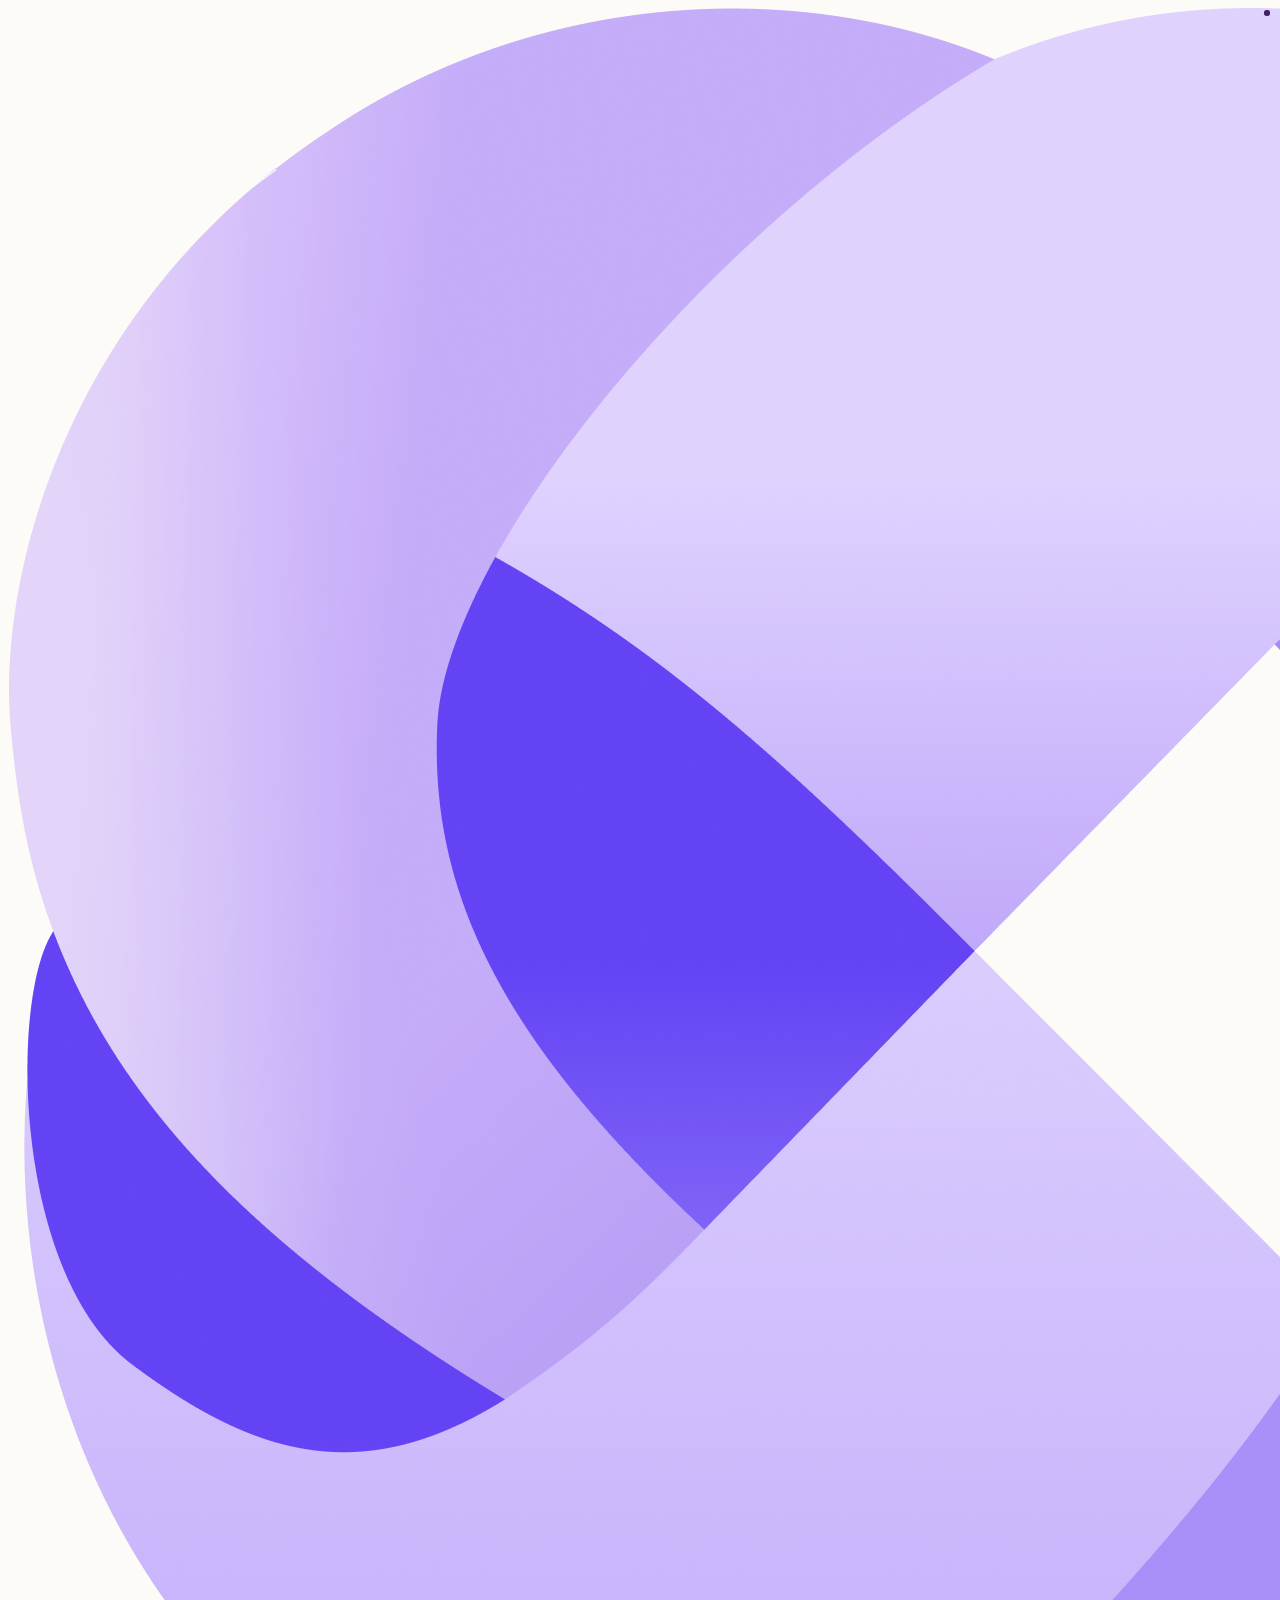
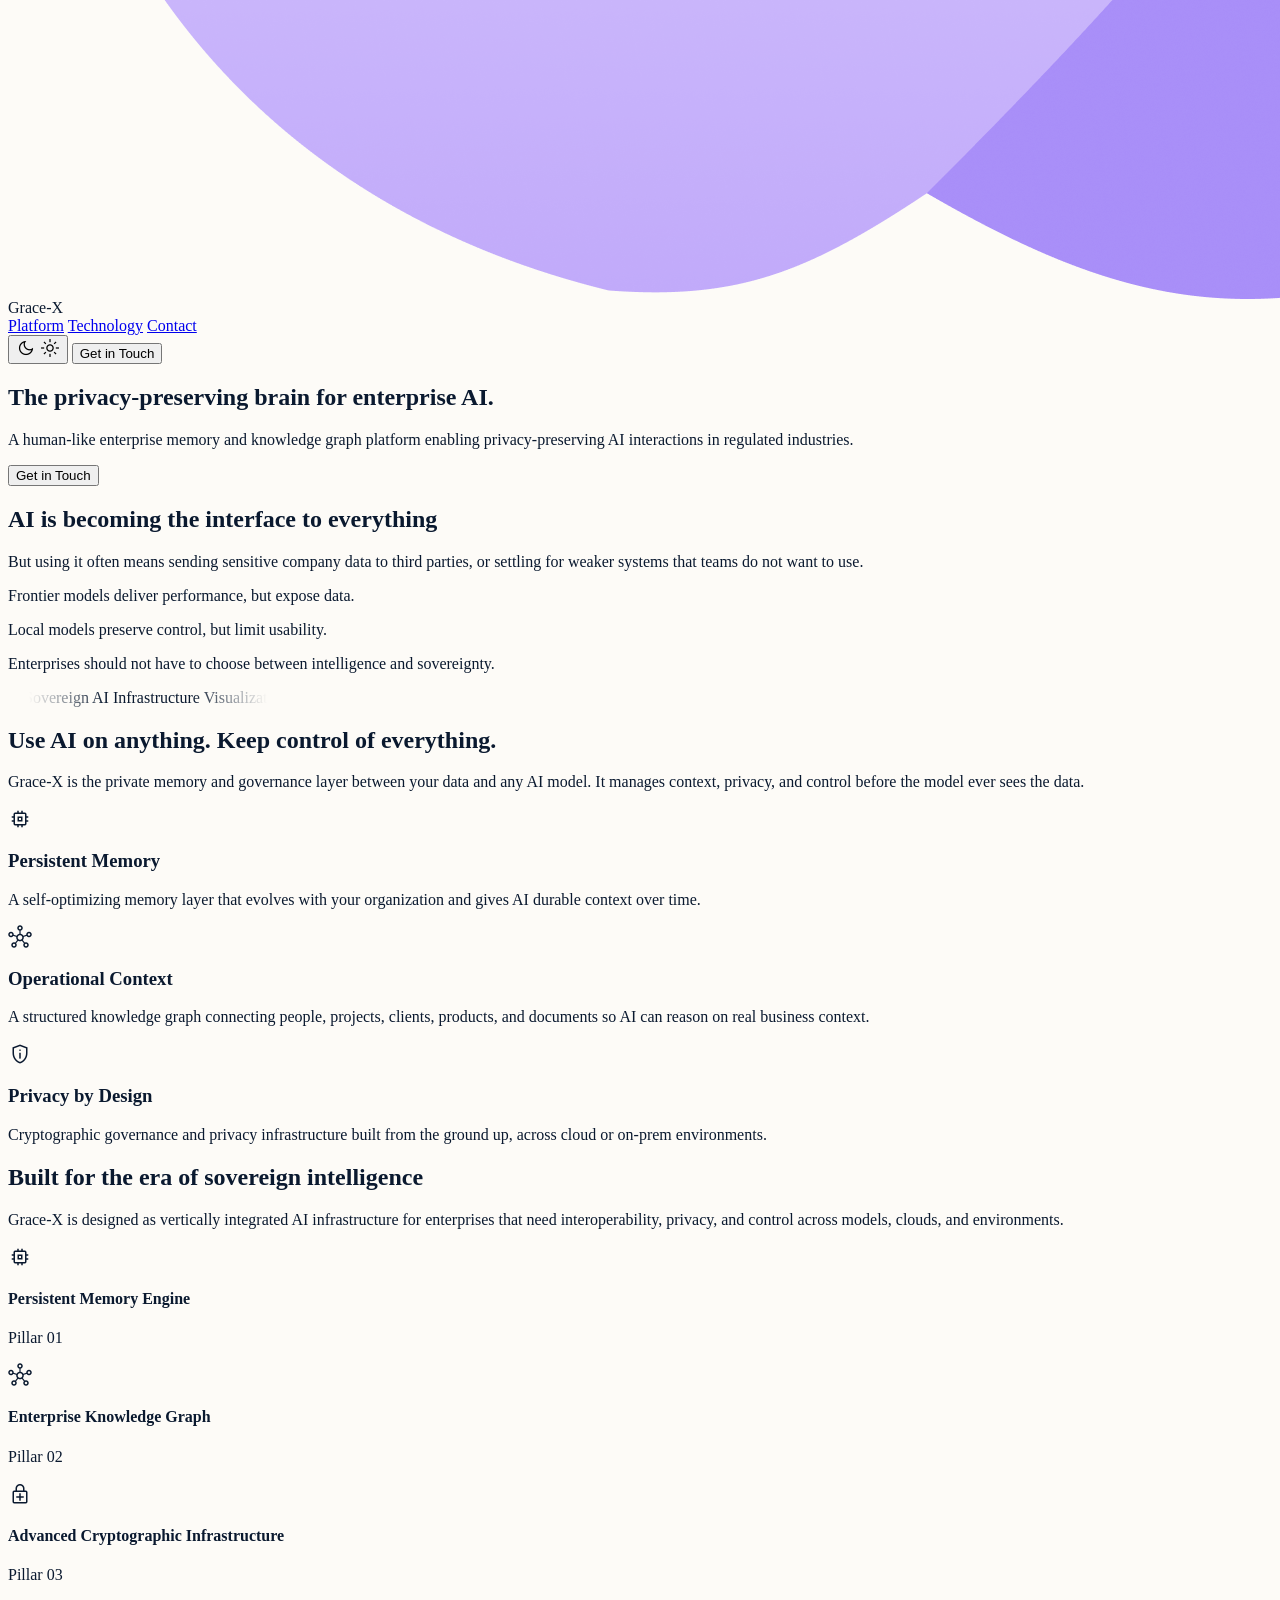
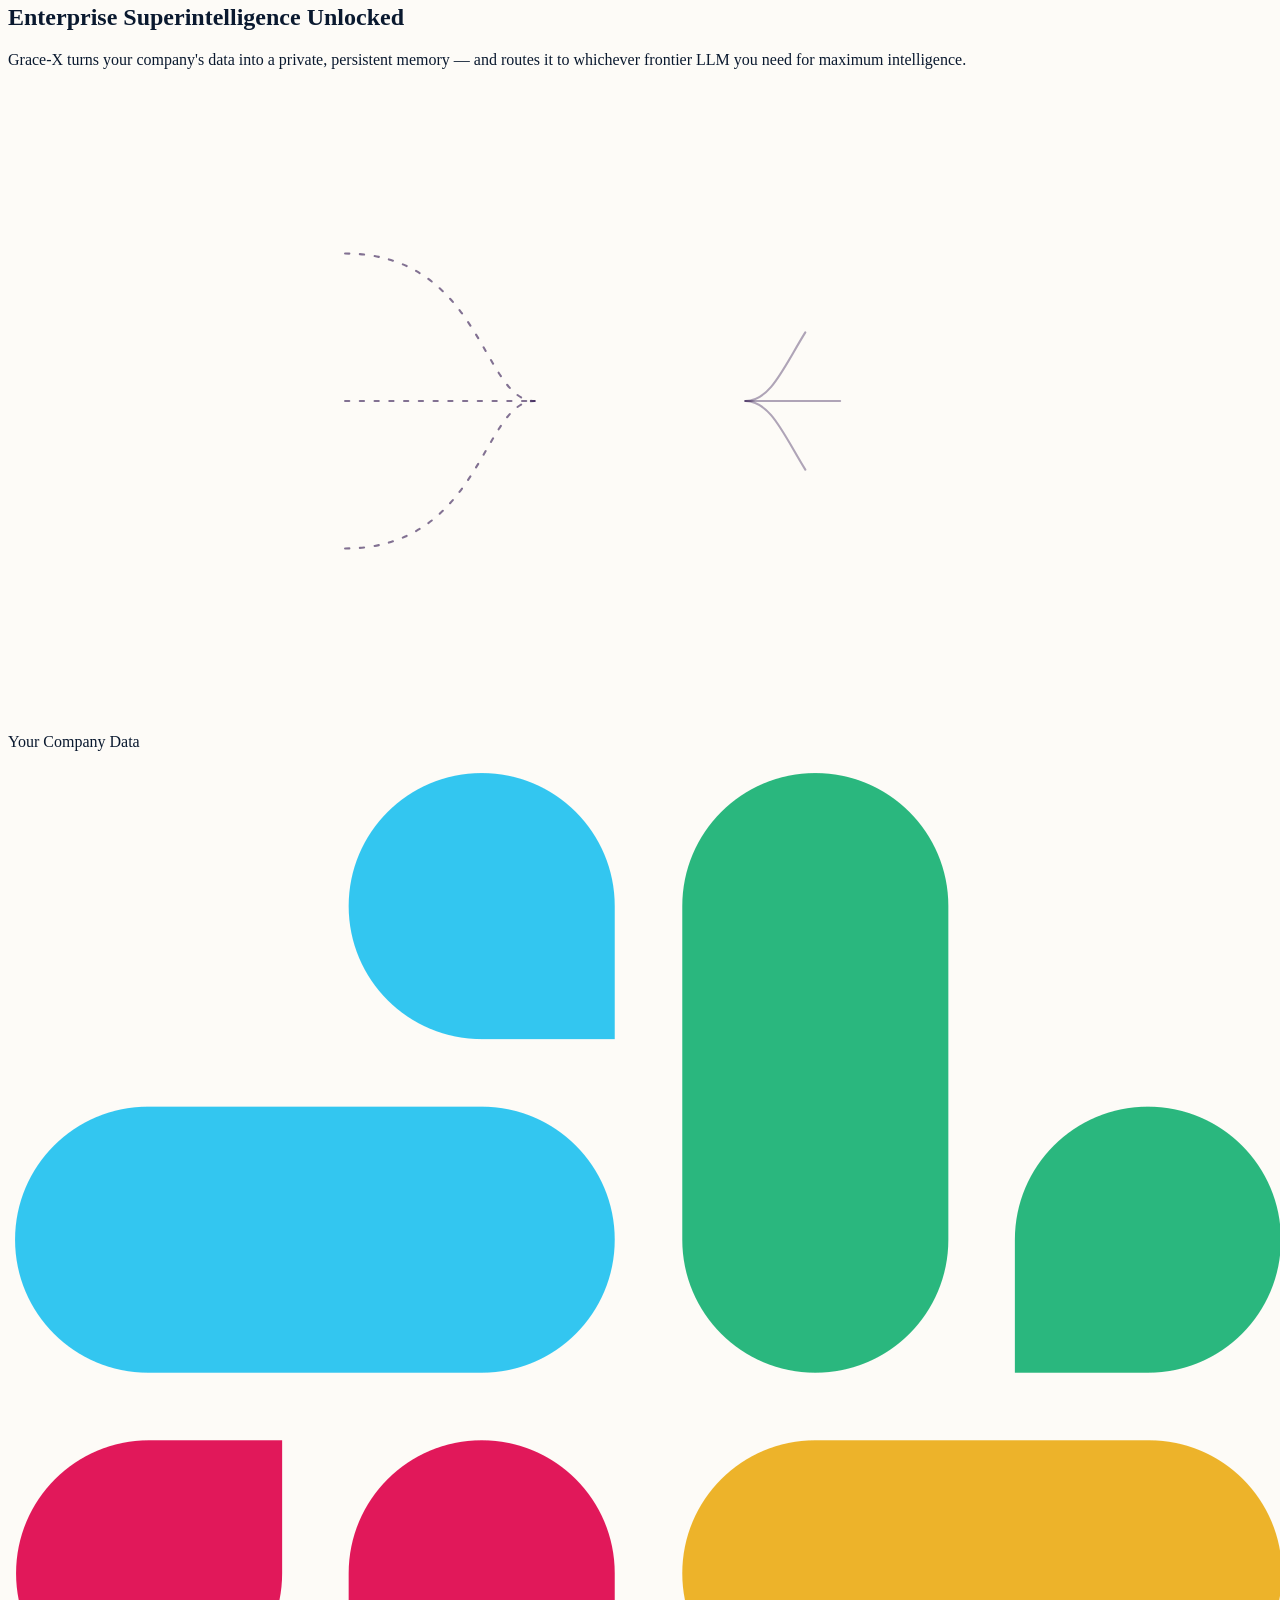
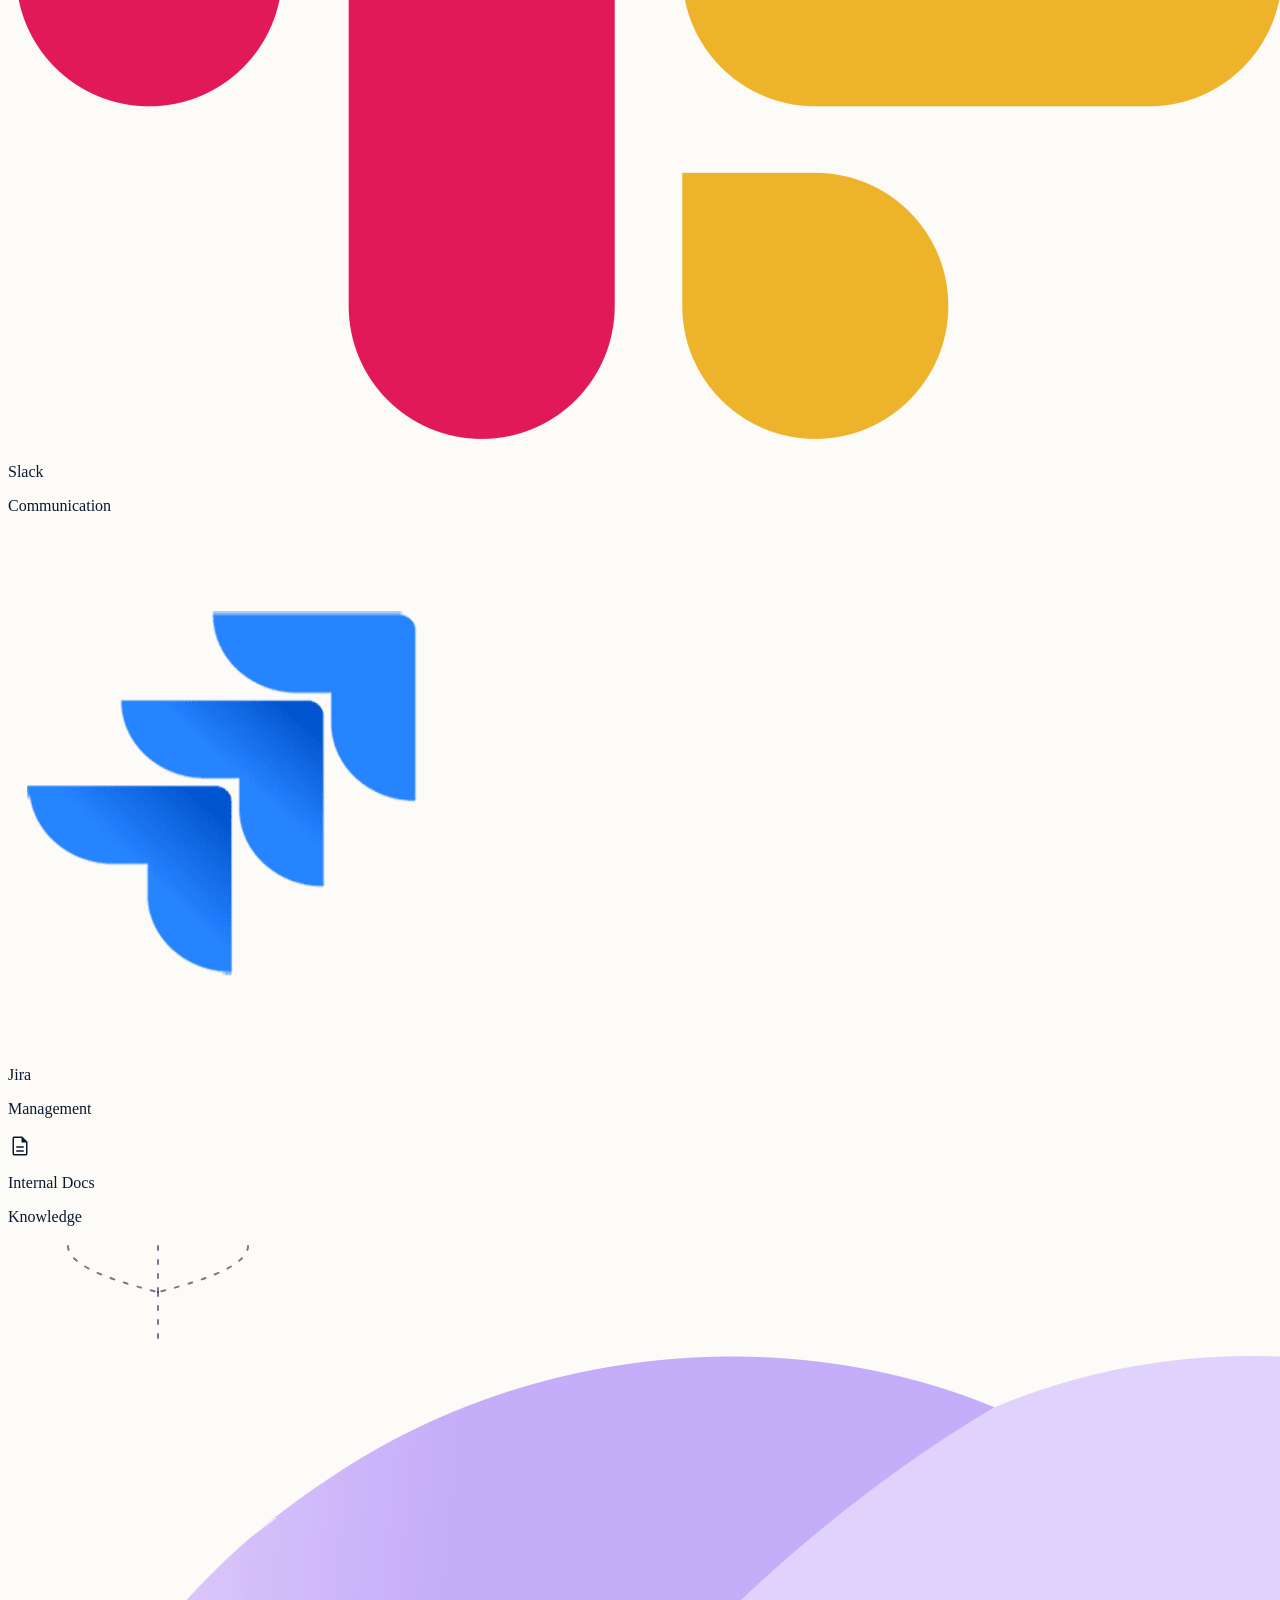
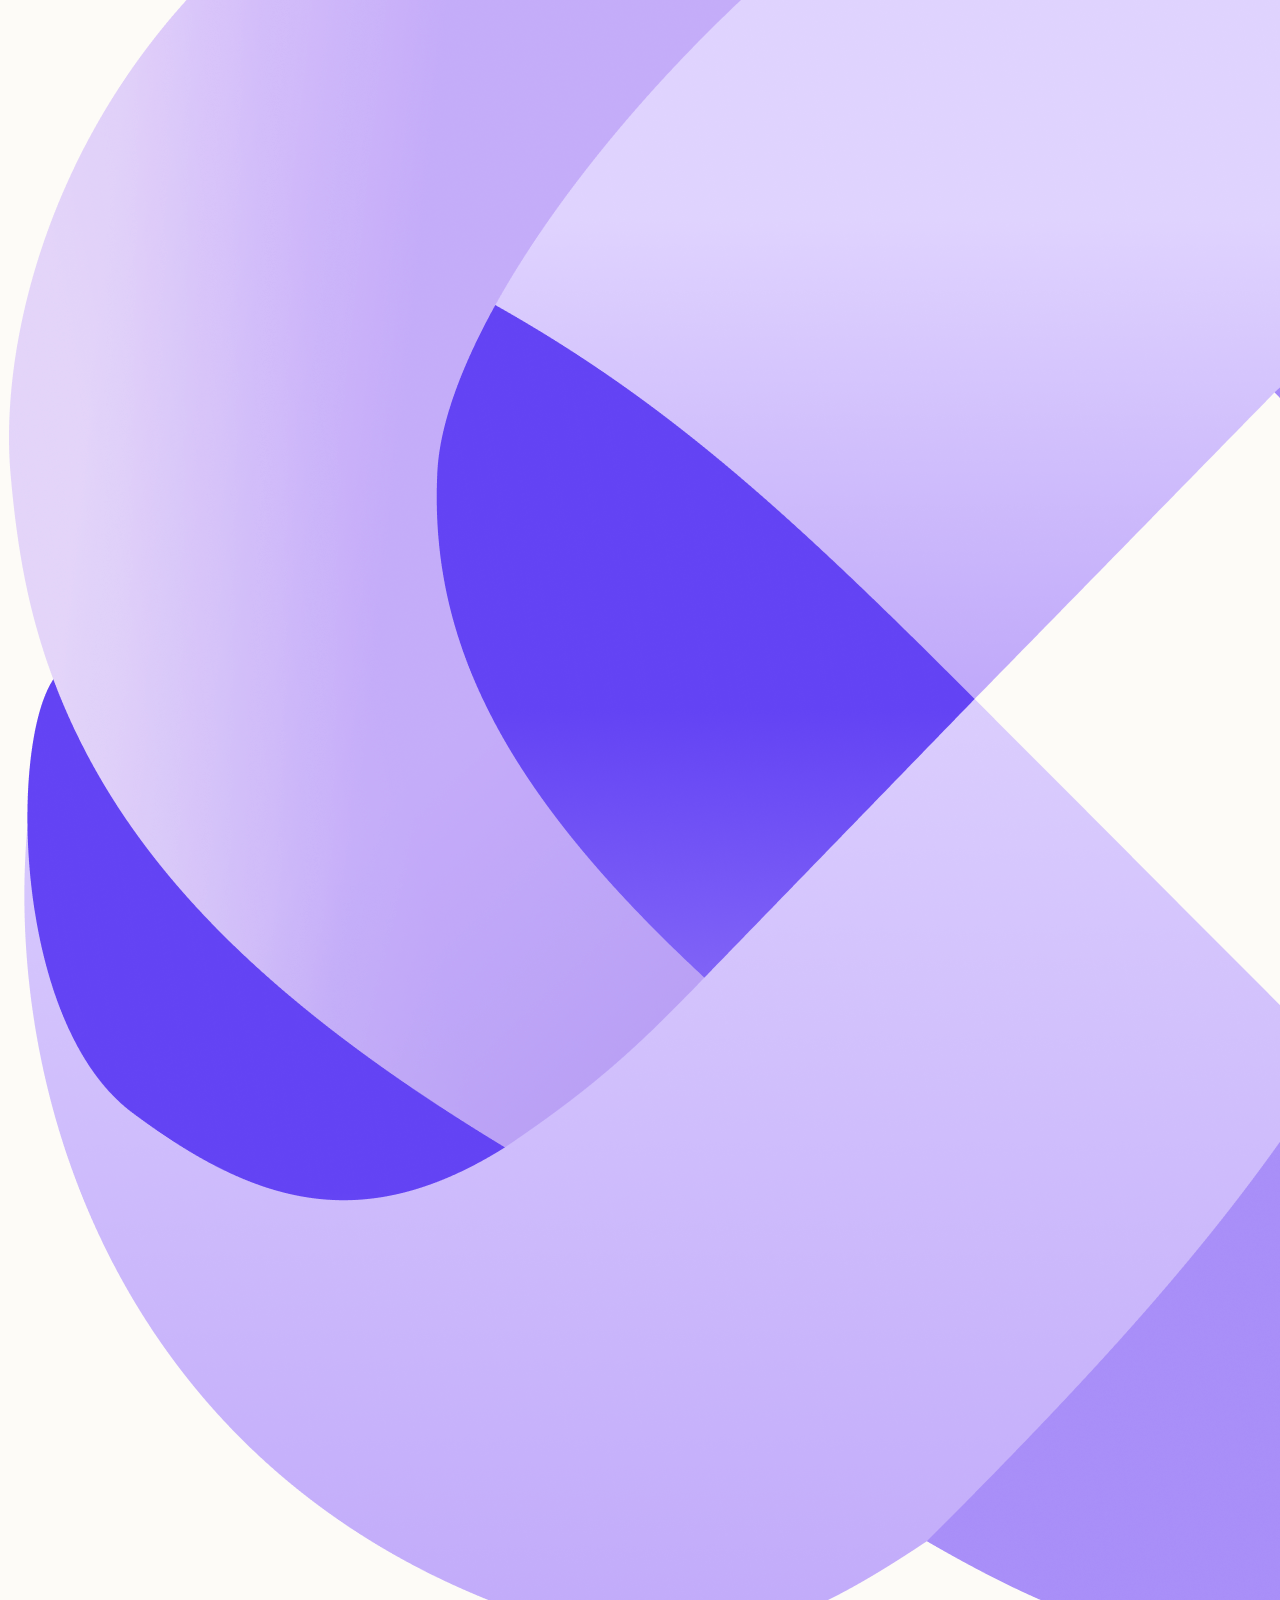
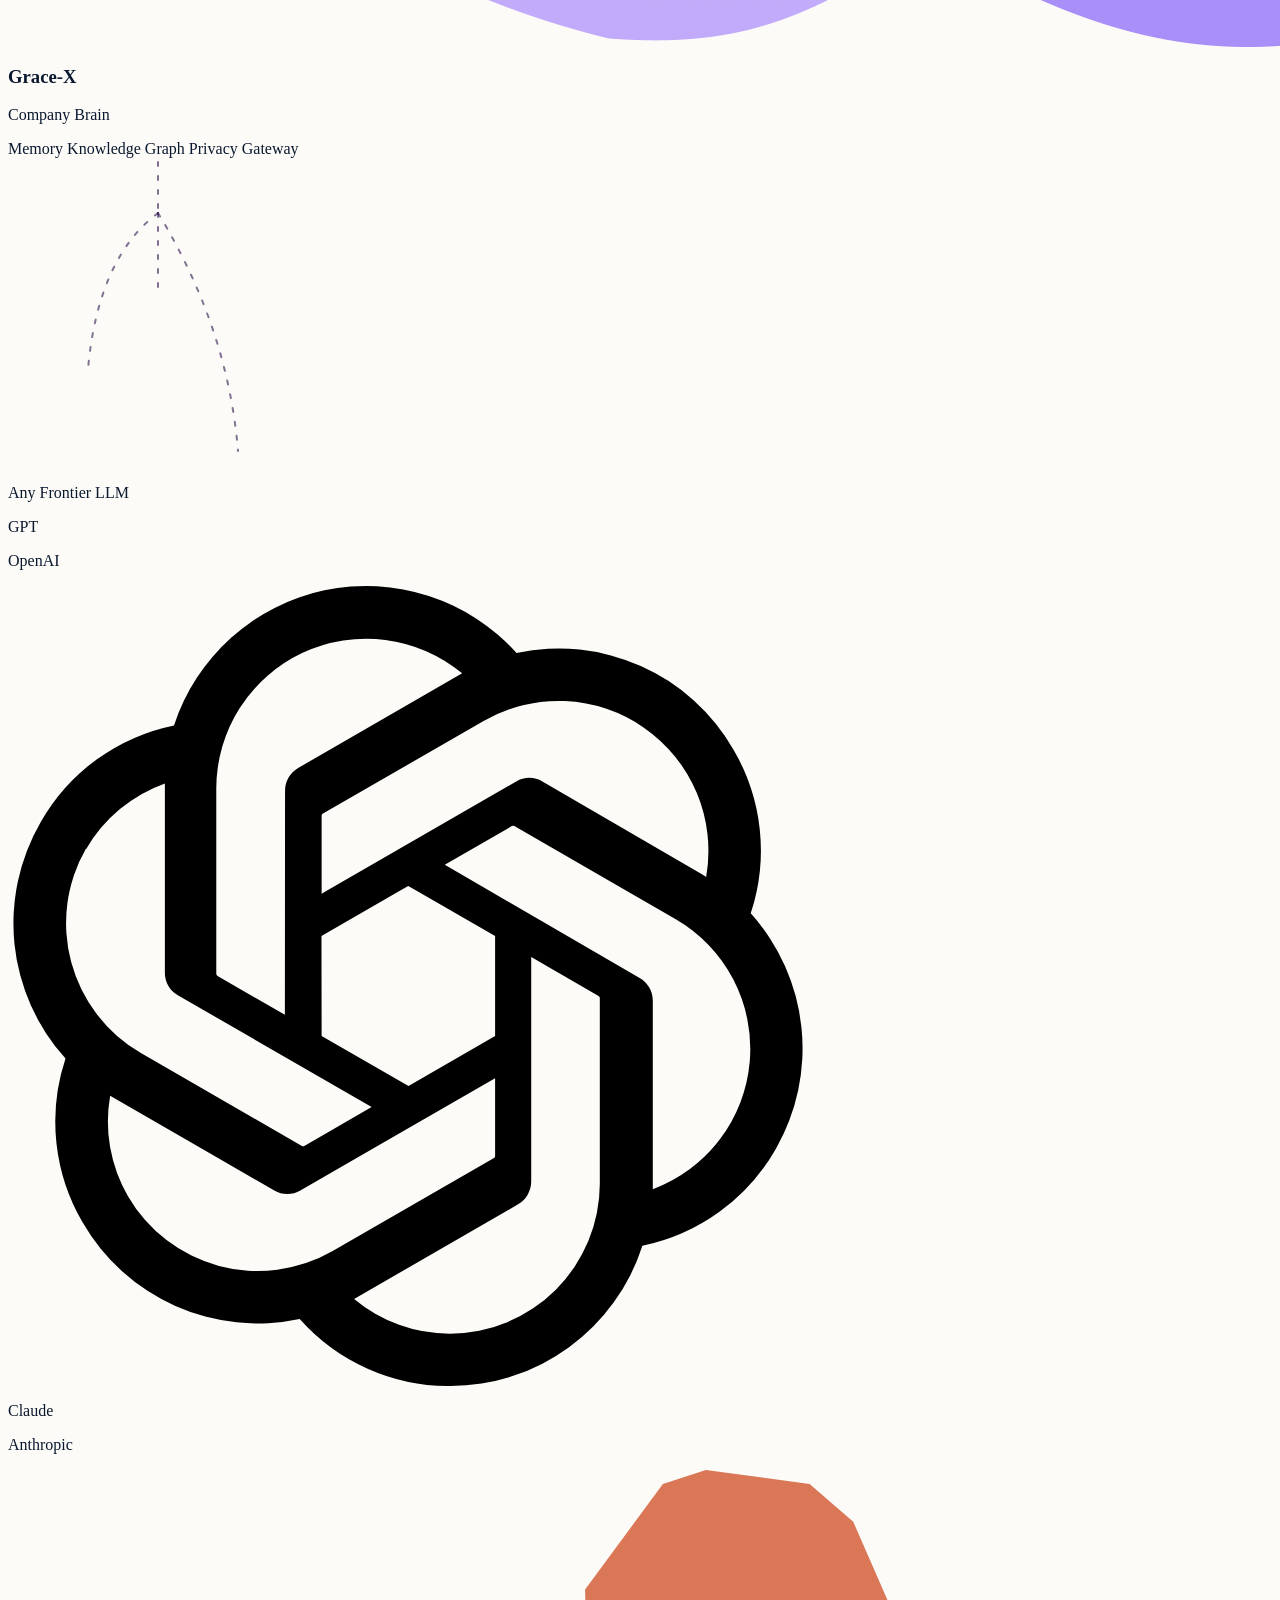
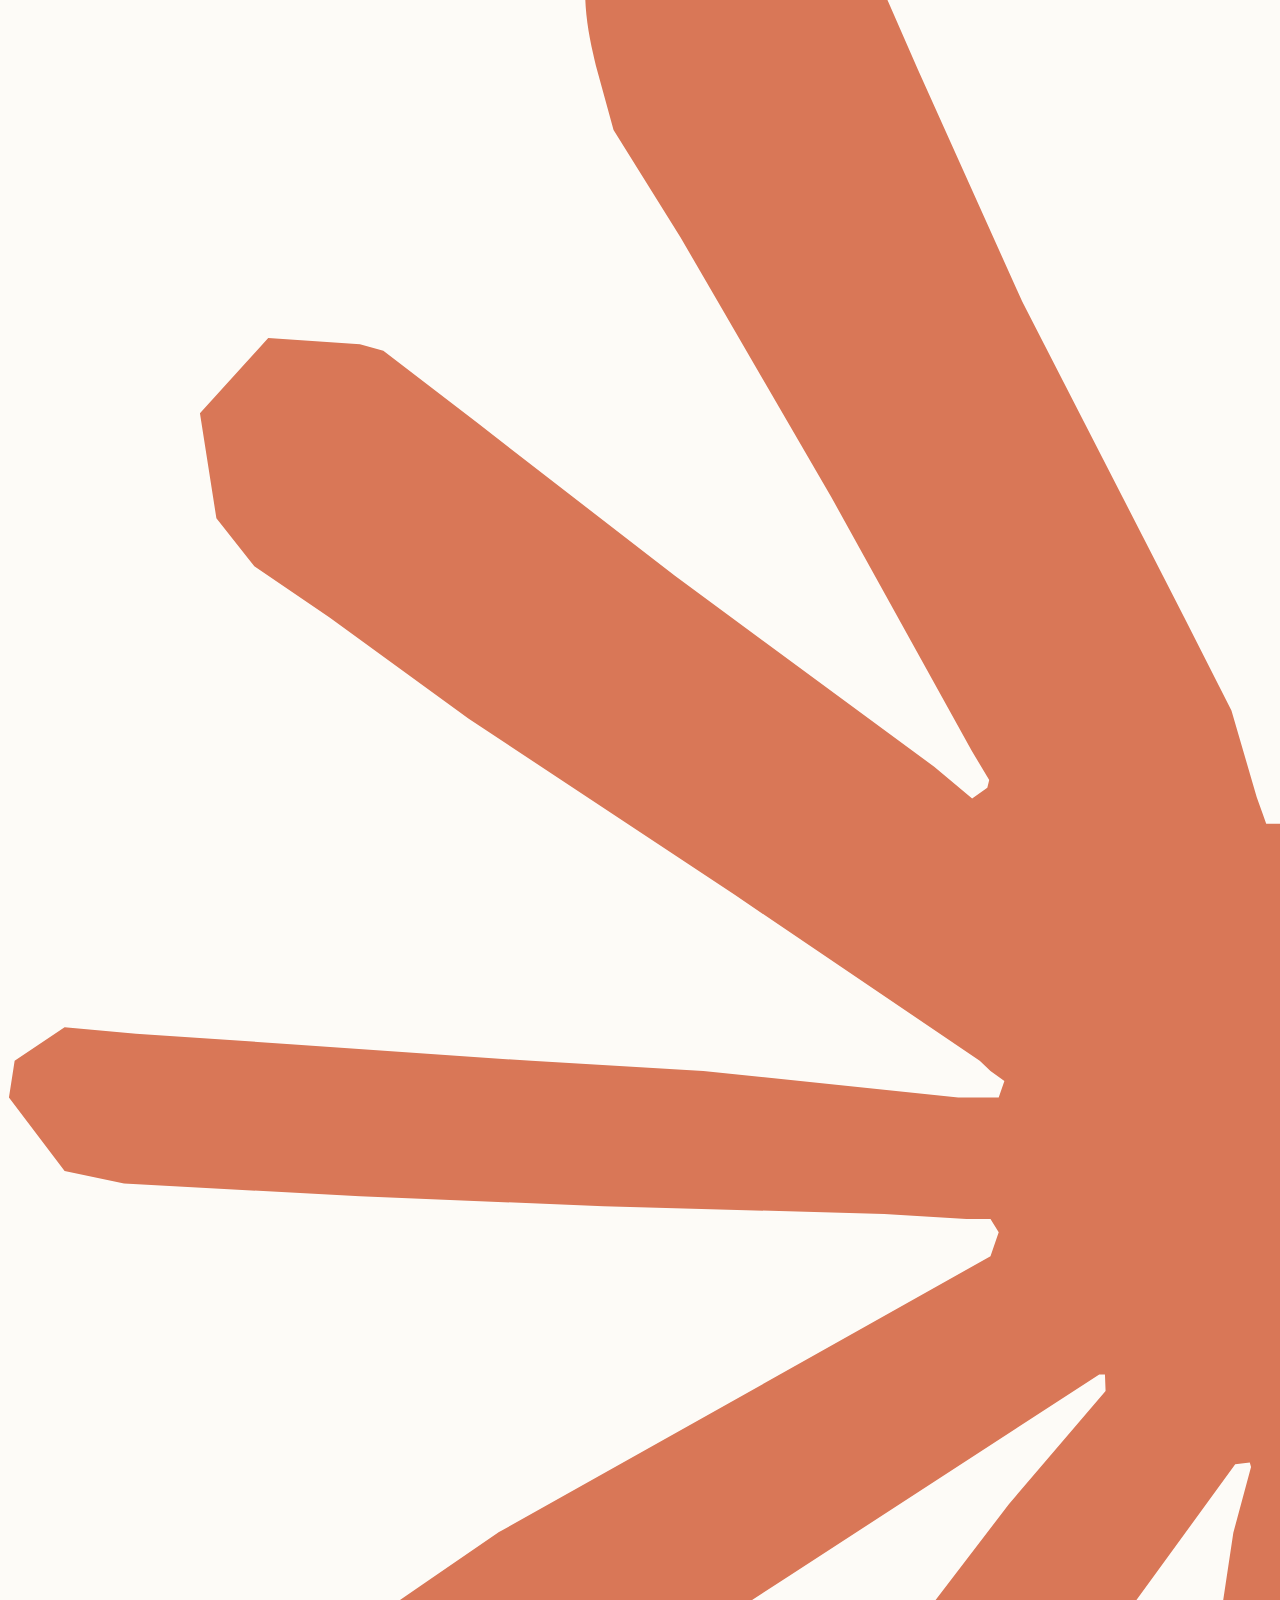
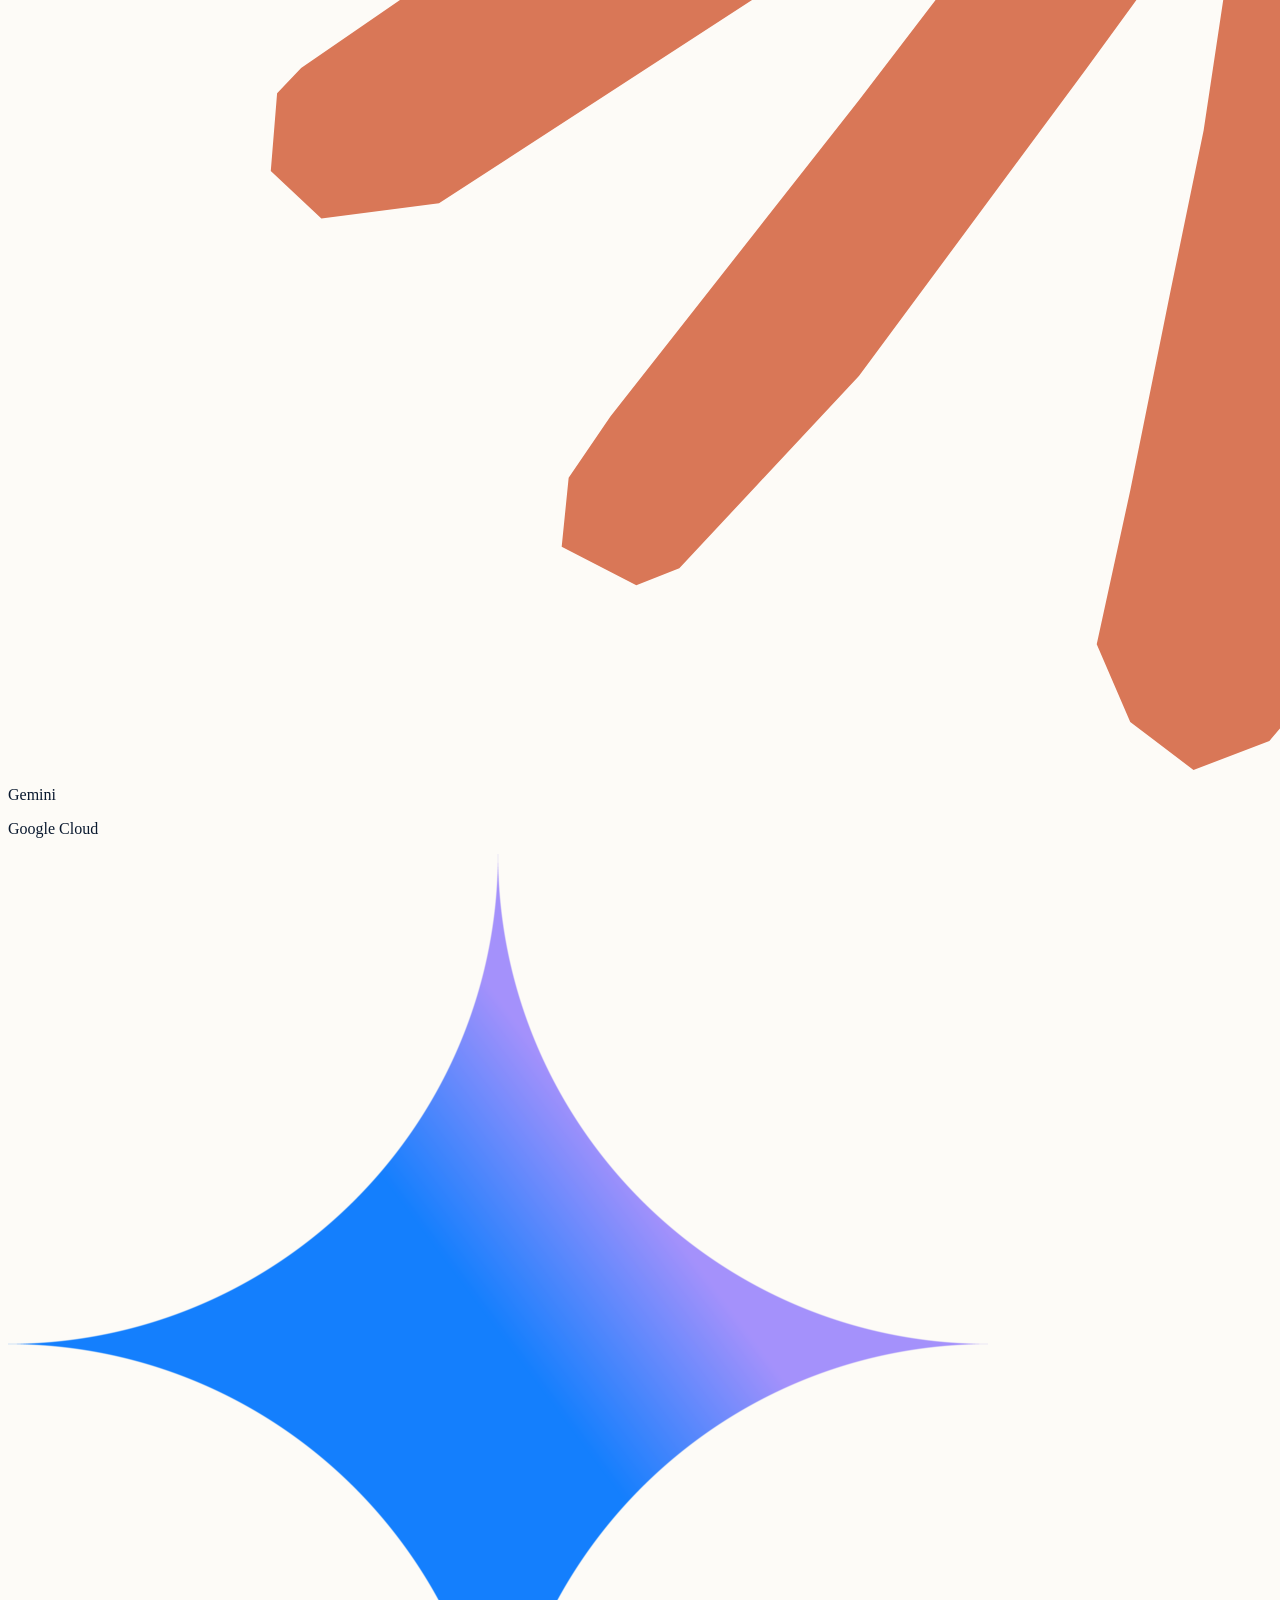
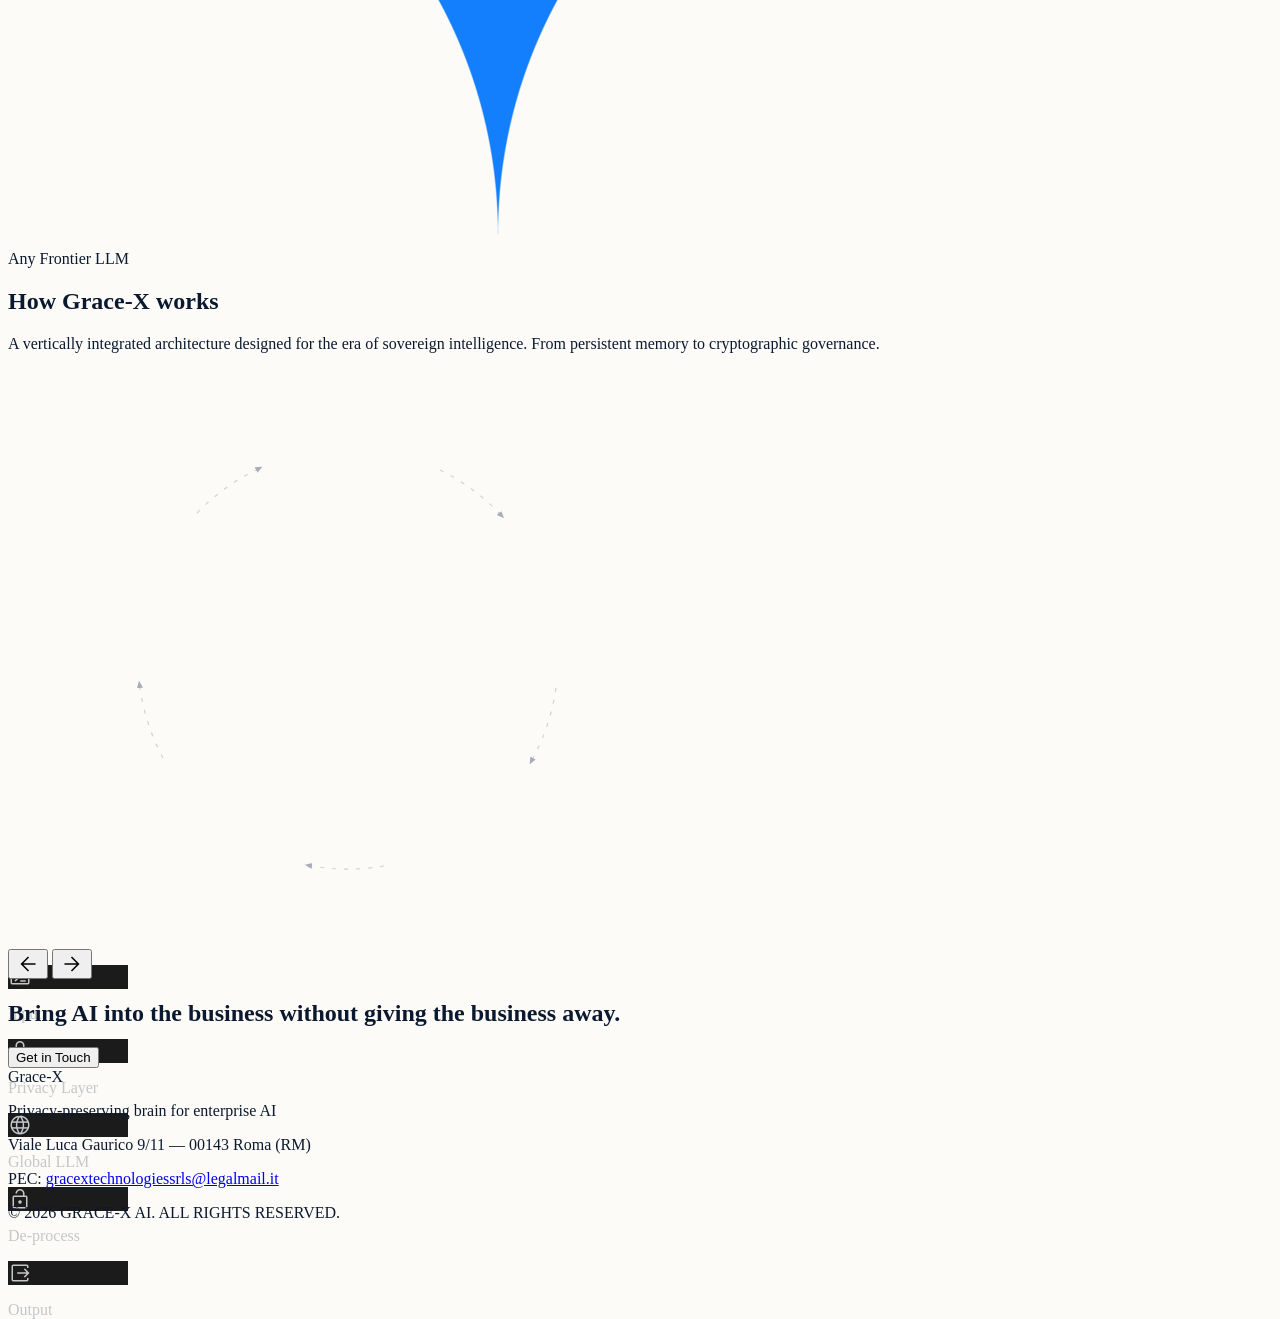
==== commit 508d184c: "Fix frecce carousel: punte visibili in light/dark mode   - Aggiunto marker gx-ah-dark per il tema sc" ====
--- a/index.html
+++ b/index.html
@@ -411,7 +411,10 @@
 <div id="gx-wrap" class="relative mx-auto select-none" style="height:580px;max-width:680px;">
 <svg class="absolute inset-0 w-full h-full pointer-events-none" viewBox="0 0 680 580" preserveAspectRatio="xMidYMid meet">
 <defs>
-<marker id="gx-ah" markerWidth="7" markerHeight="7" refX="6" refY="3.5" orient="auto">
+<marker id="gx-ah" markerWidth="7" markerHeight="7" refX="0" refY="3.5" orient="auto">
+<path d="M0,1 L6,3.5 L0,6Z" fill="rgba(5,26,73,0.35)"/>
+</marker>
+<marker id="gx-ah-dark" markerWidth="7" markerHeight="7" refX="0" refY="3.5" orient="auto">
 <path d="M0,1 L6,3.5 L0,6Z" fill="rgba(255,255,255,0.3)"/>
 </marker>
 </defs>
--- a/style.css
+++ b/style.css
@@ -51,6 +51,7 @@
         }
         .dark .gx-arrow-path {
             stroke: rgba(255,255,255,0.2);
+            marker-end: url(#gx-ah-dark);
         }
         .gx-arrow-path.lit {
             stroke: rgba(124,58,237,0.55);
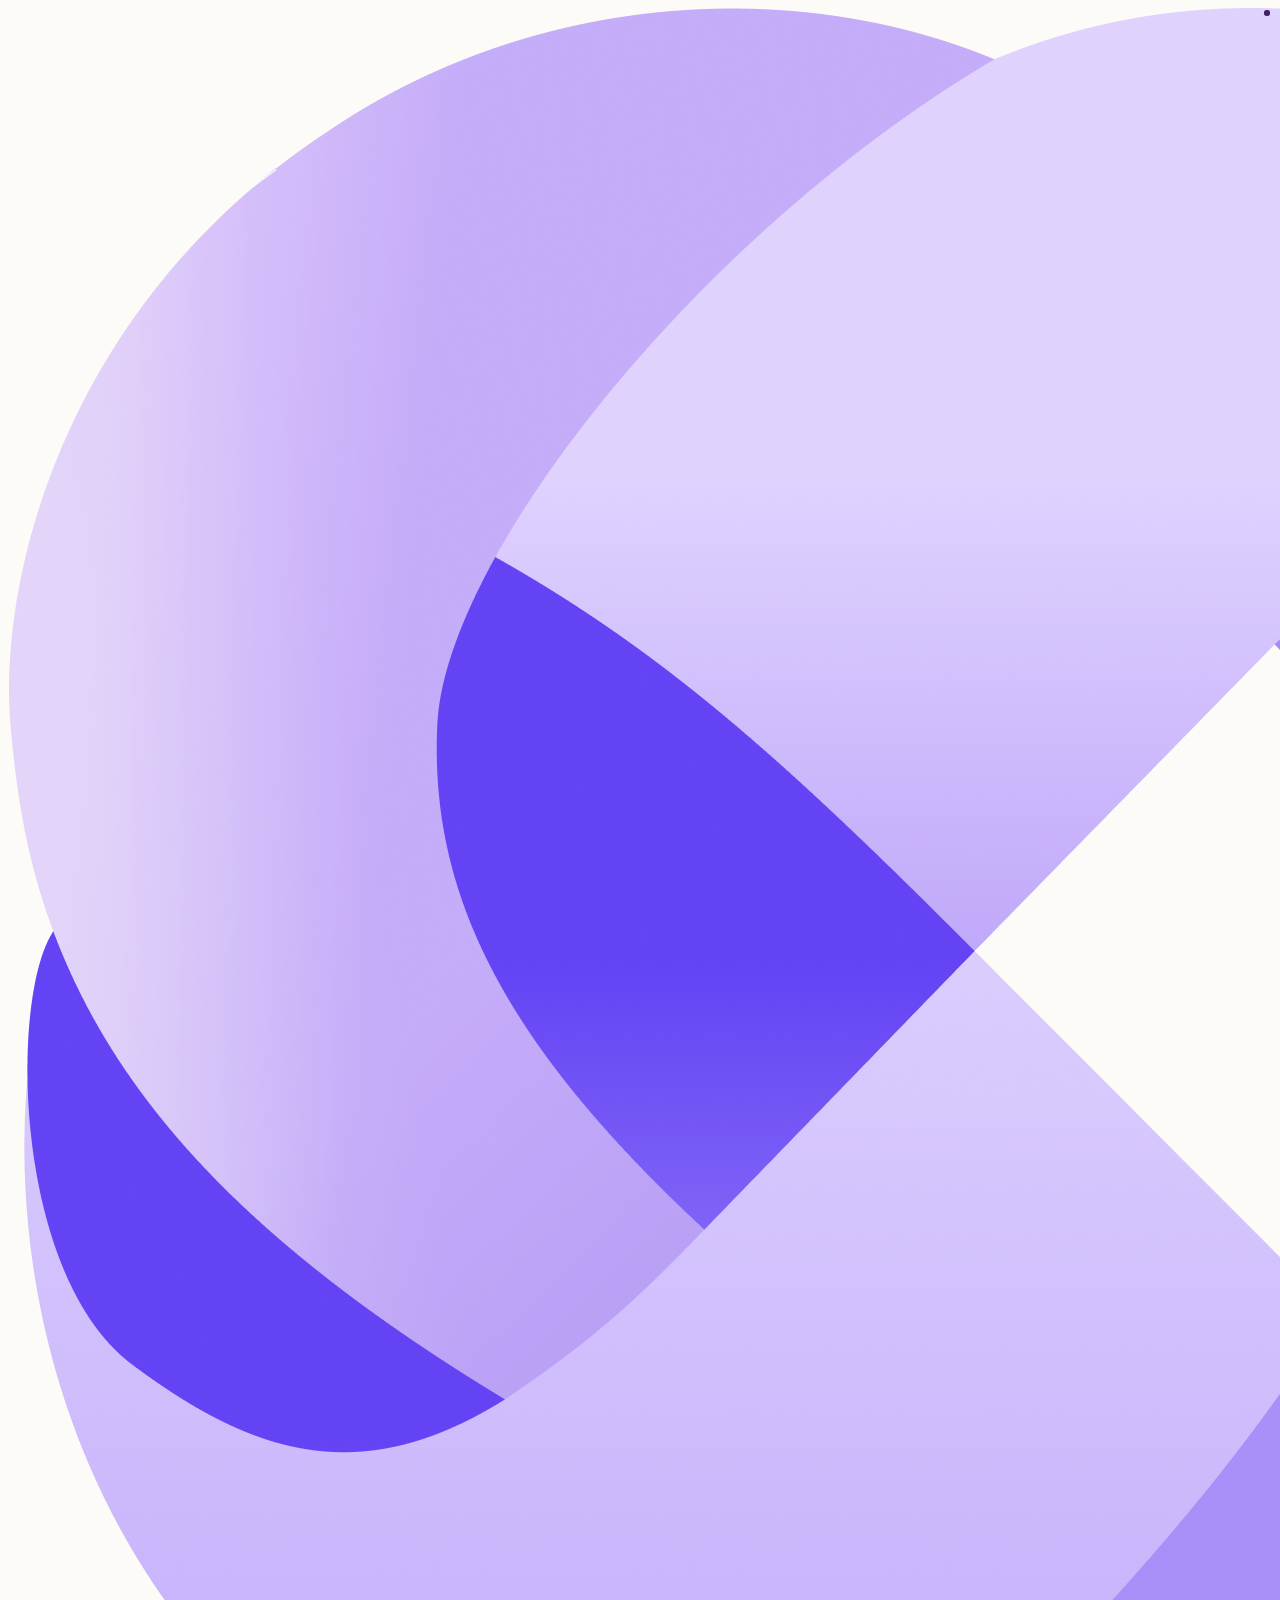
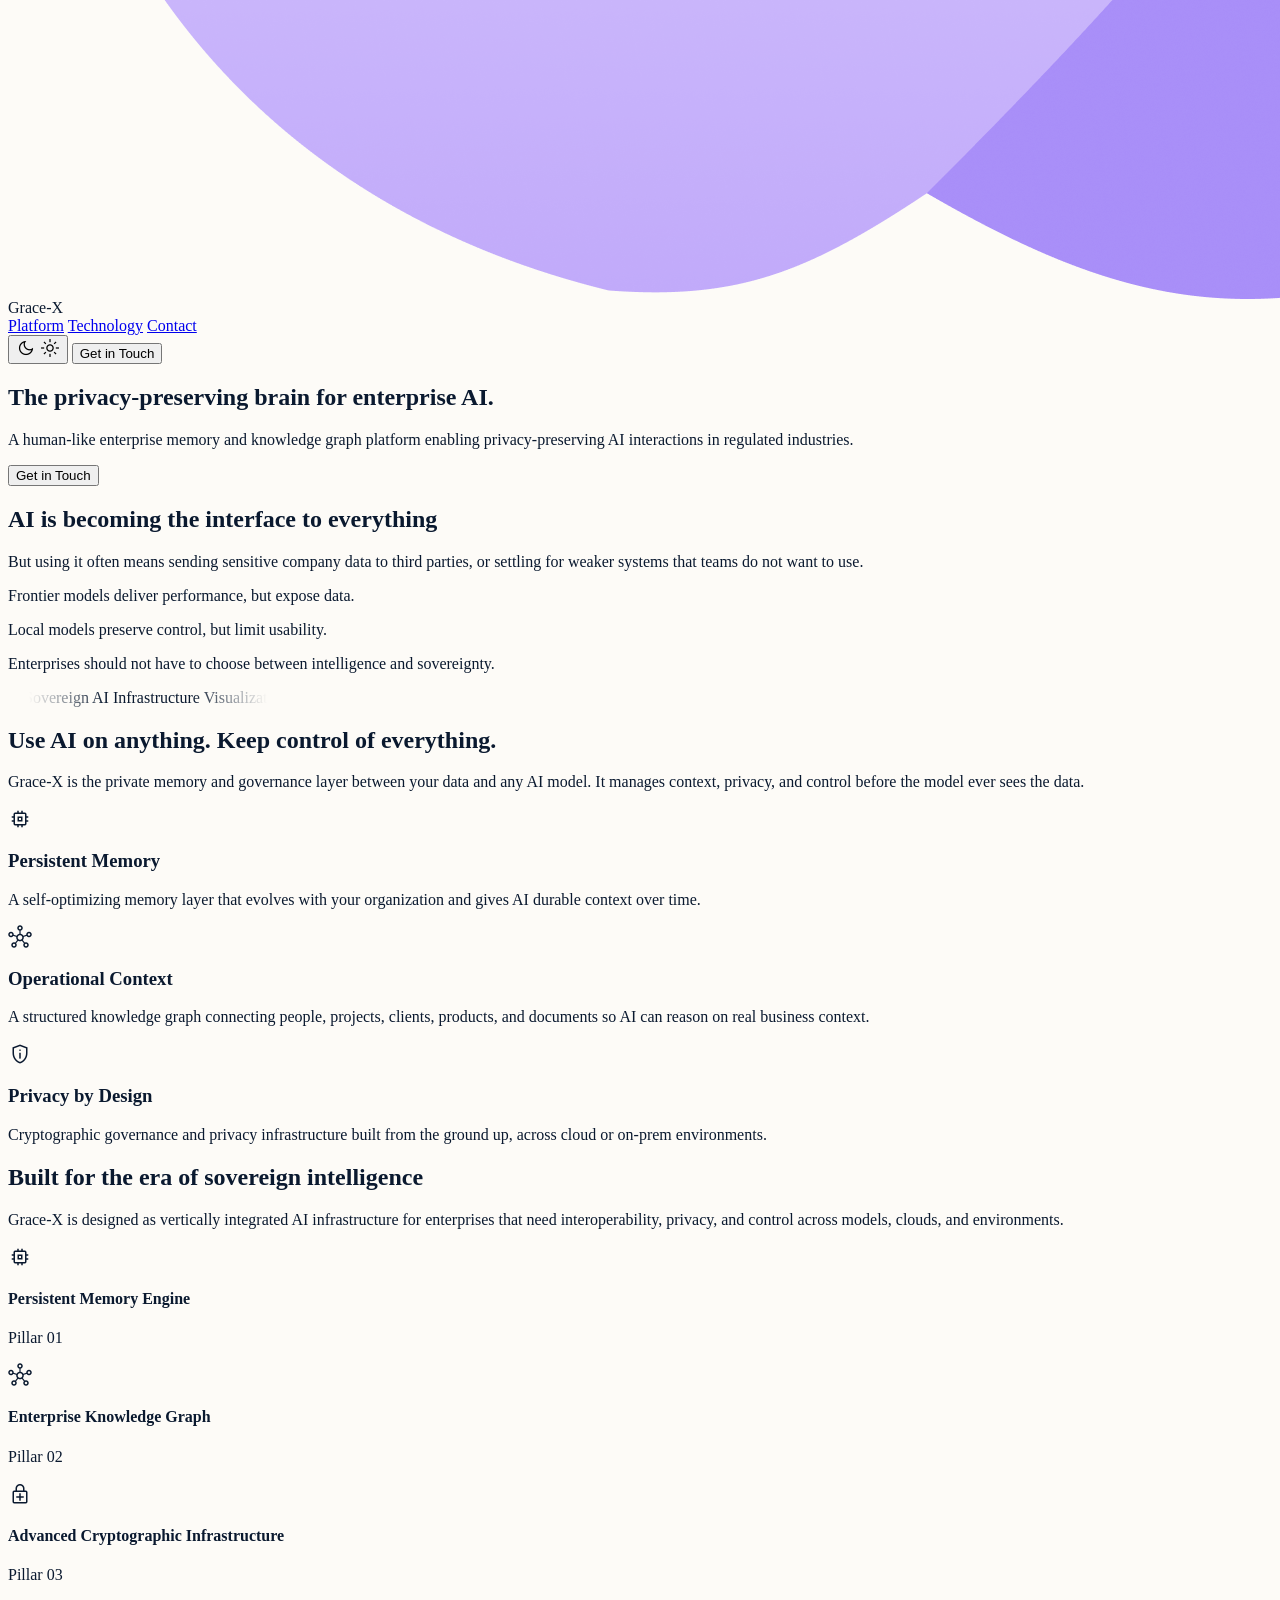
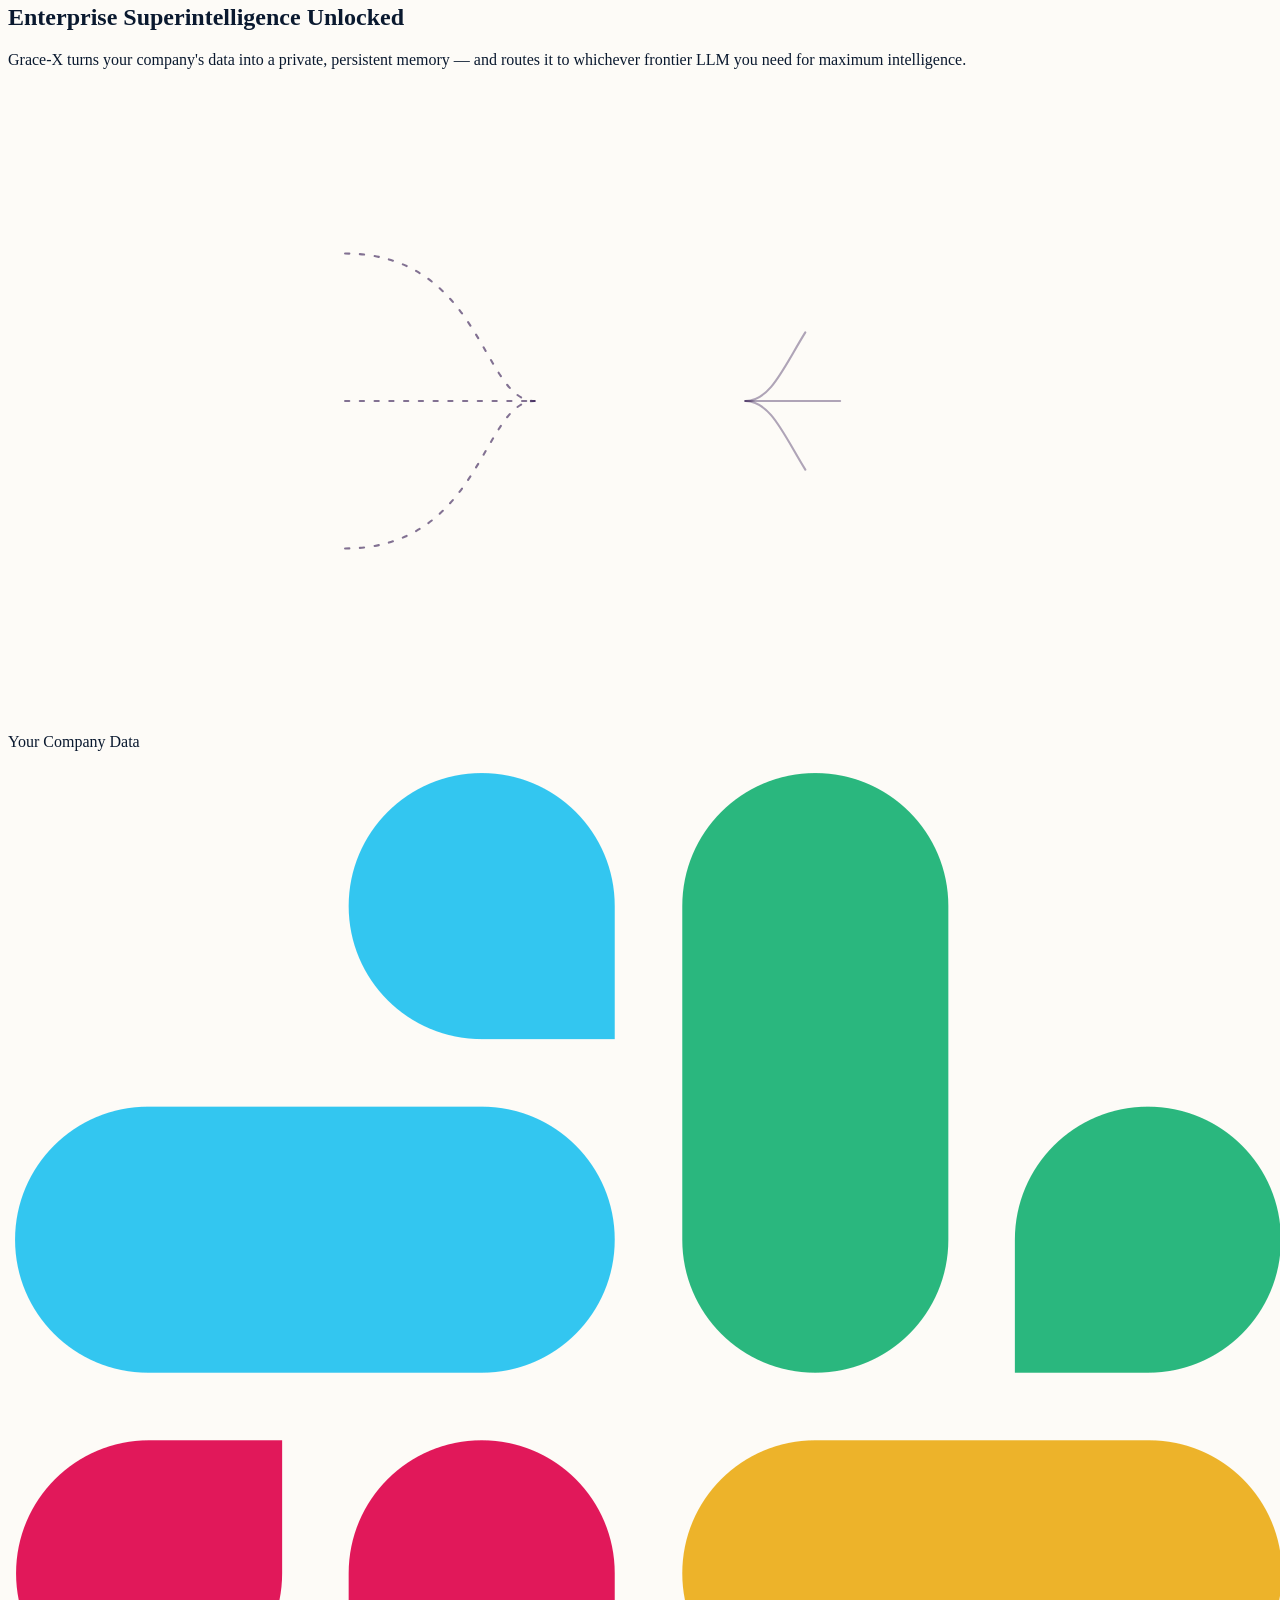
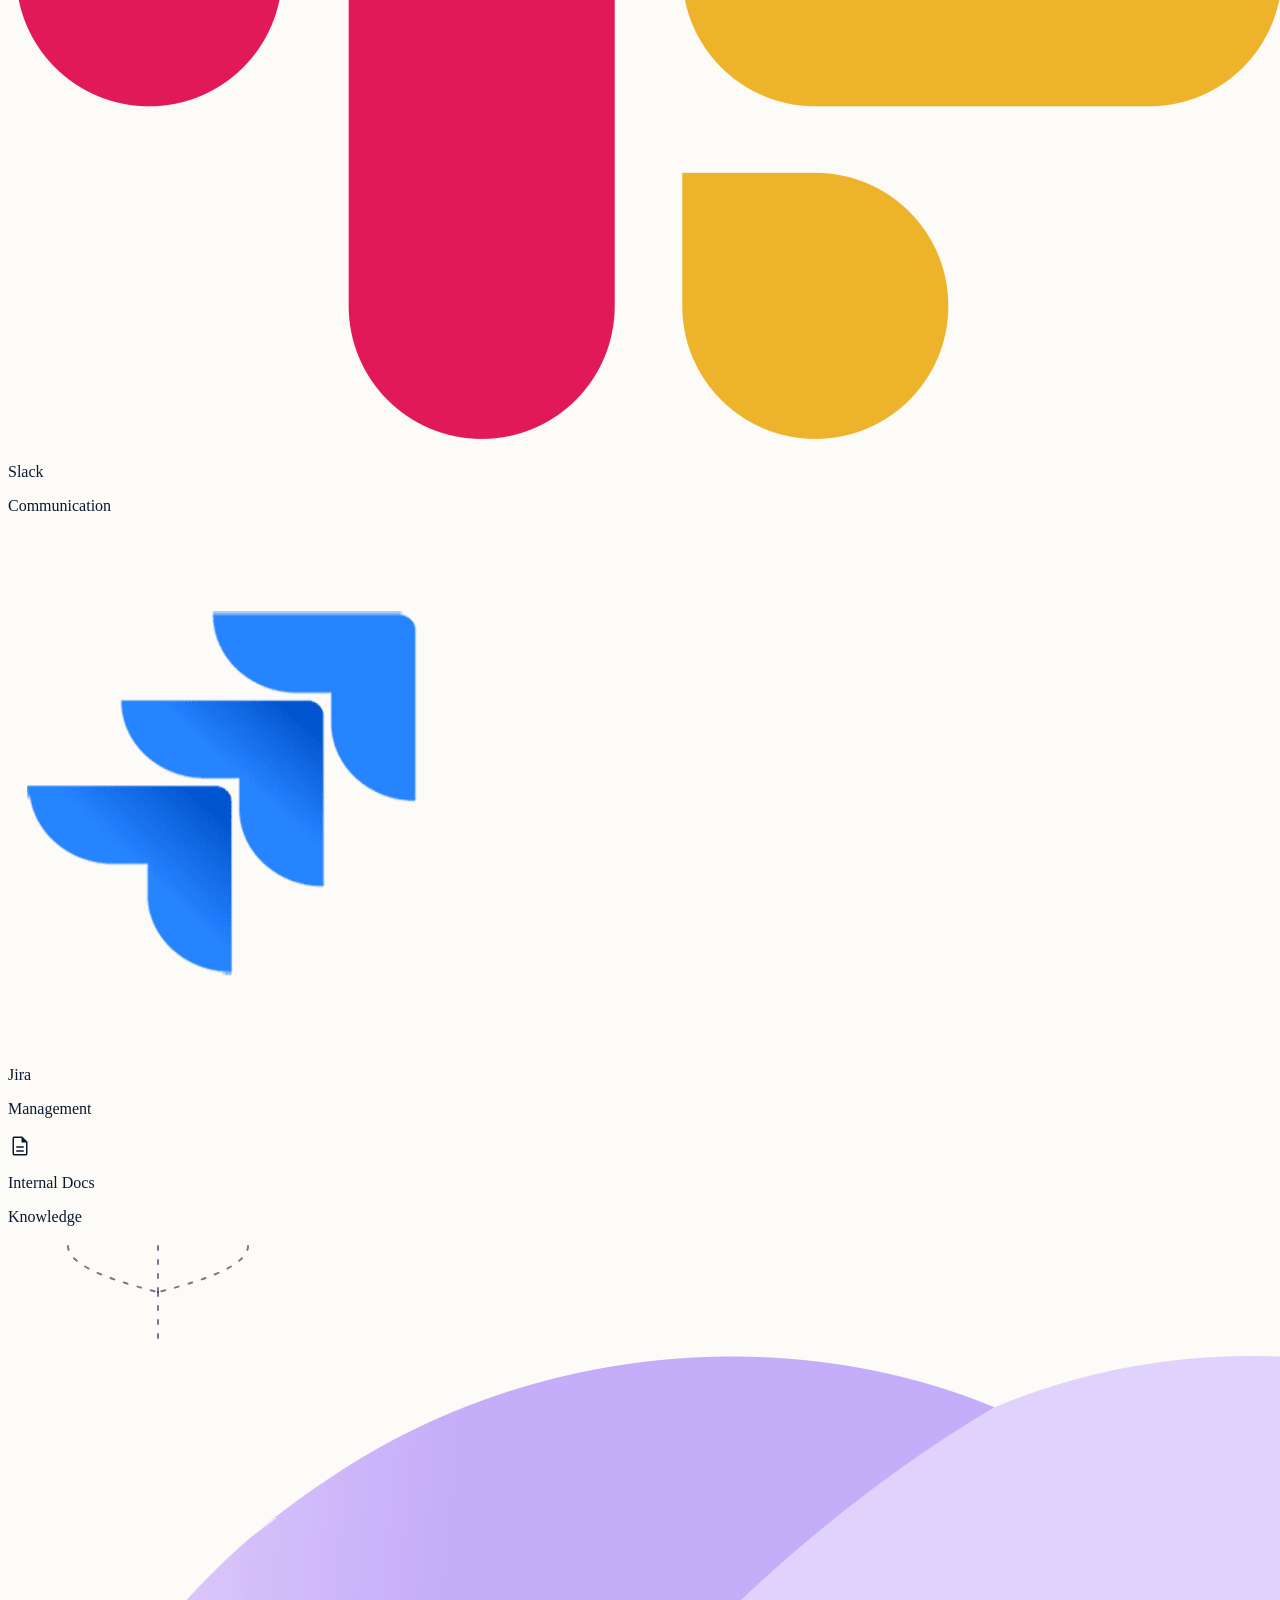
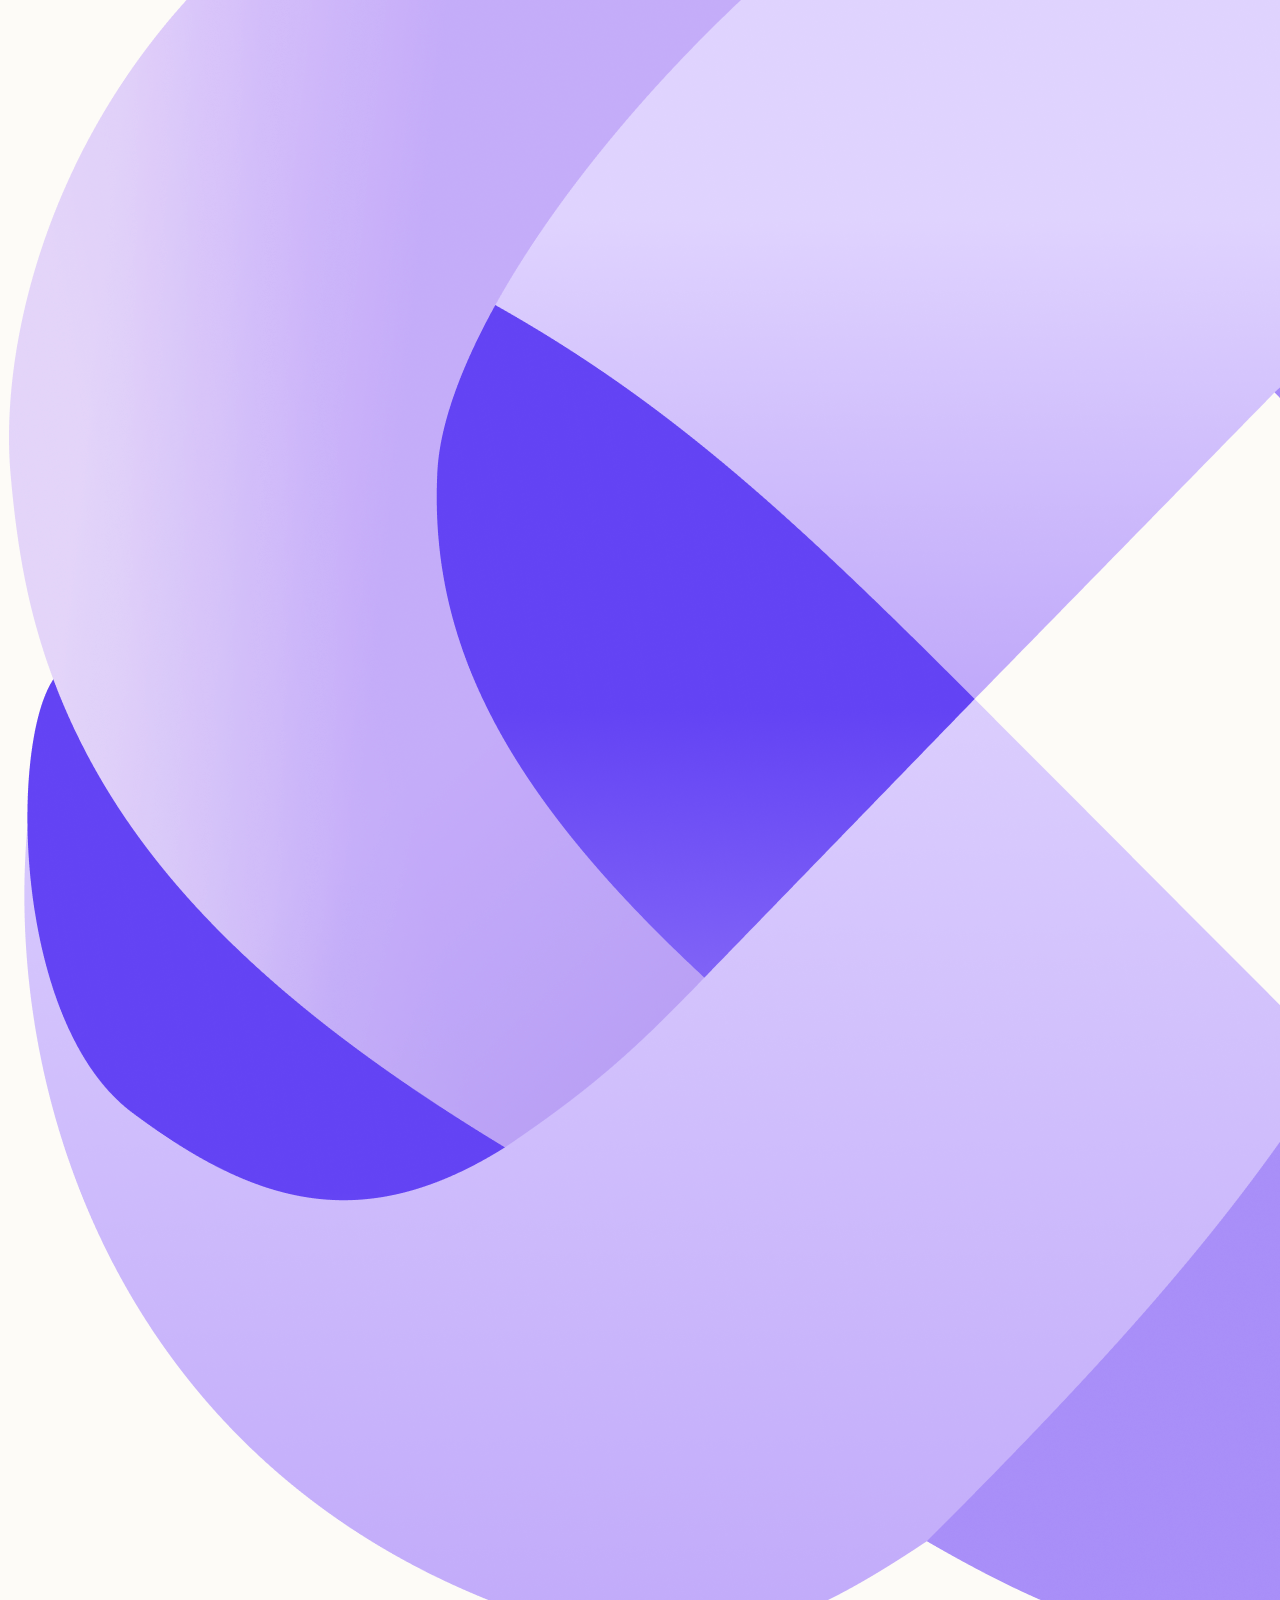
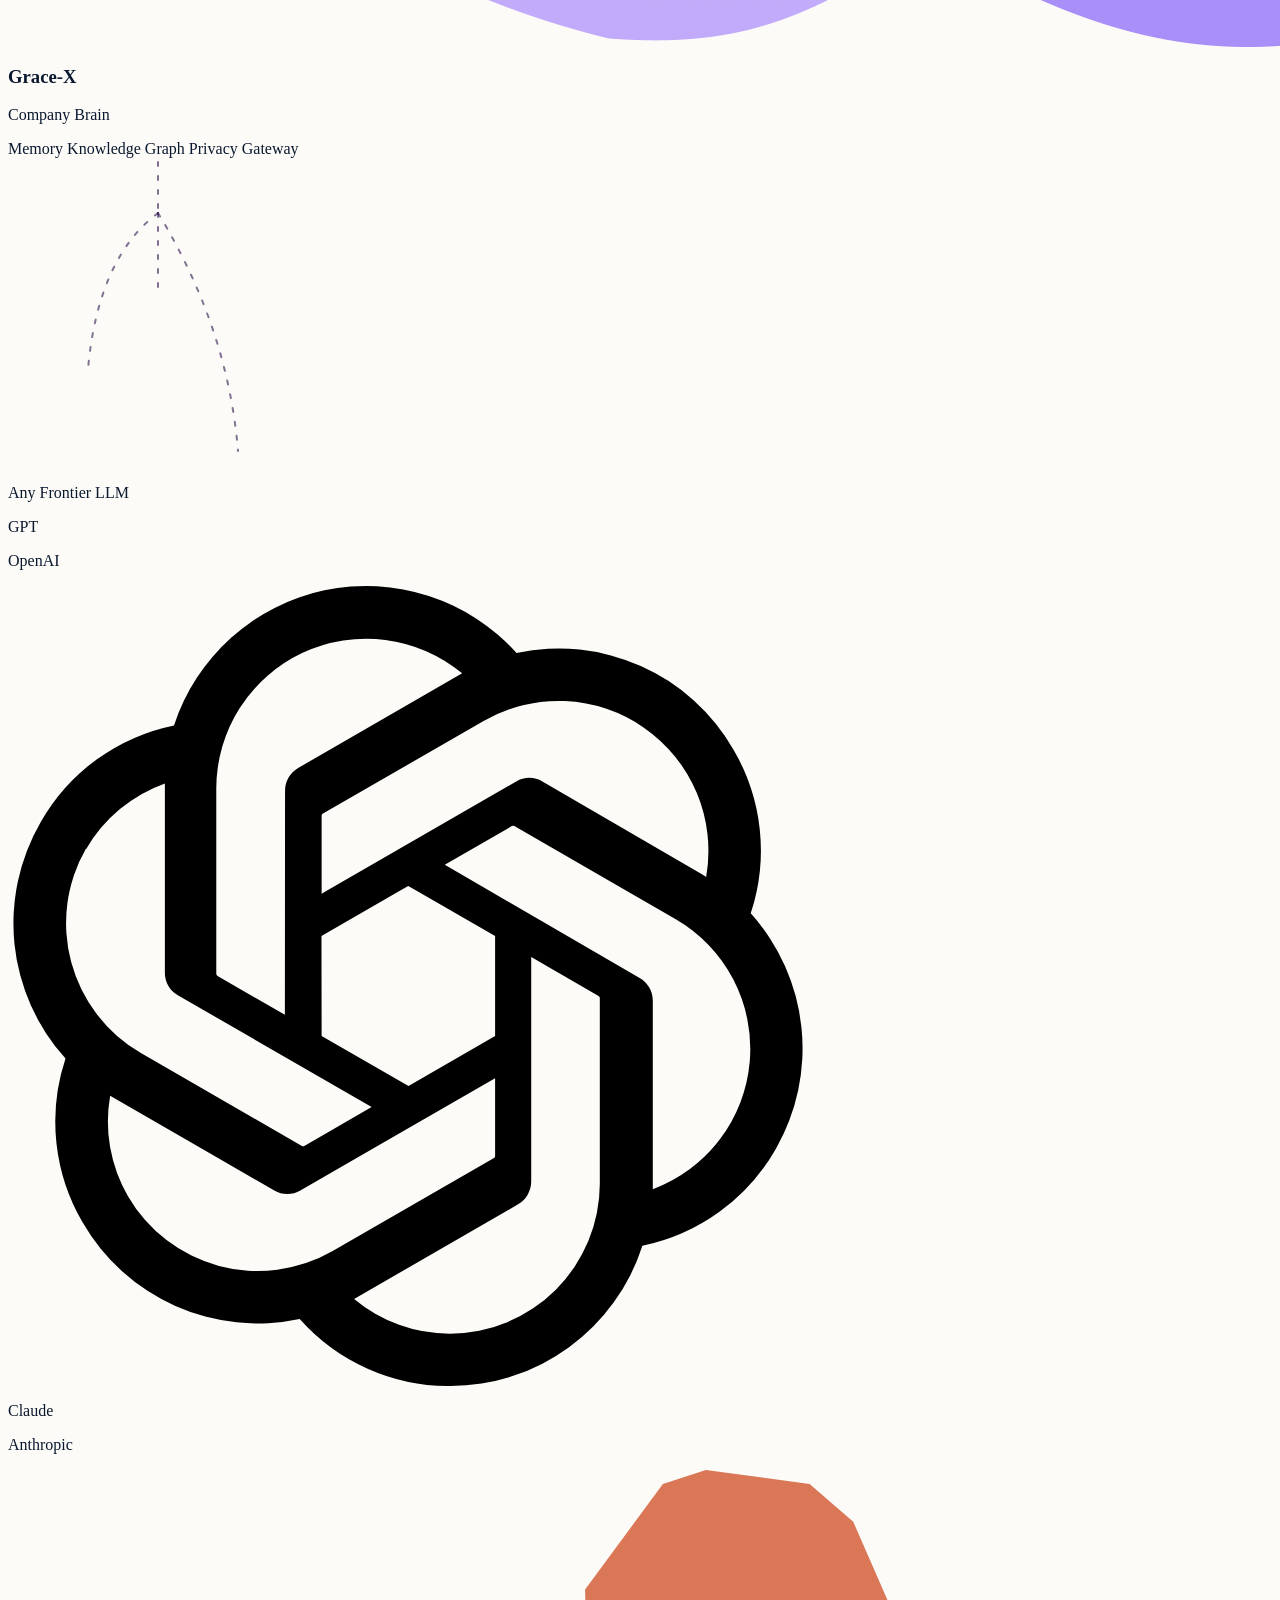
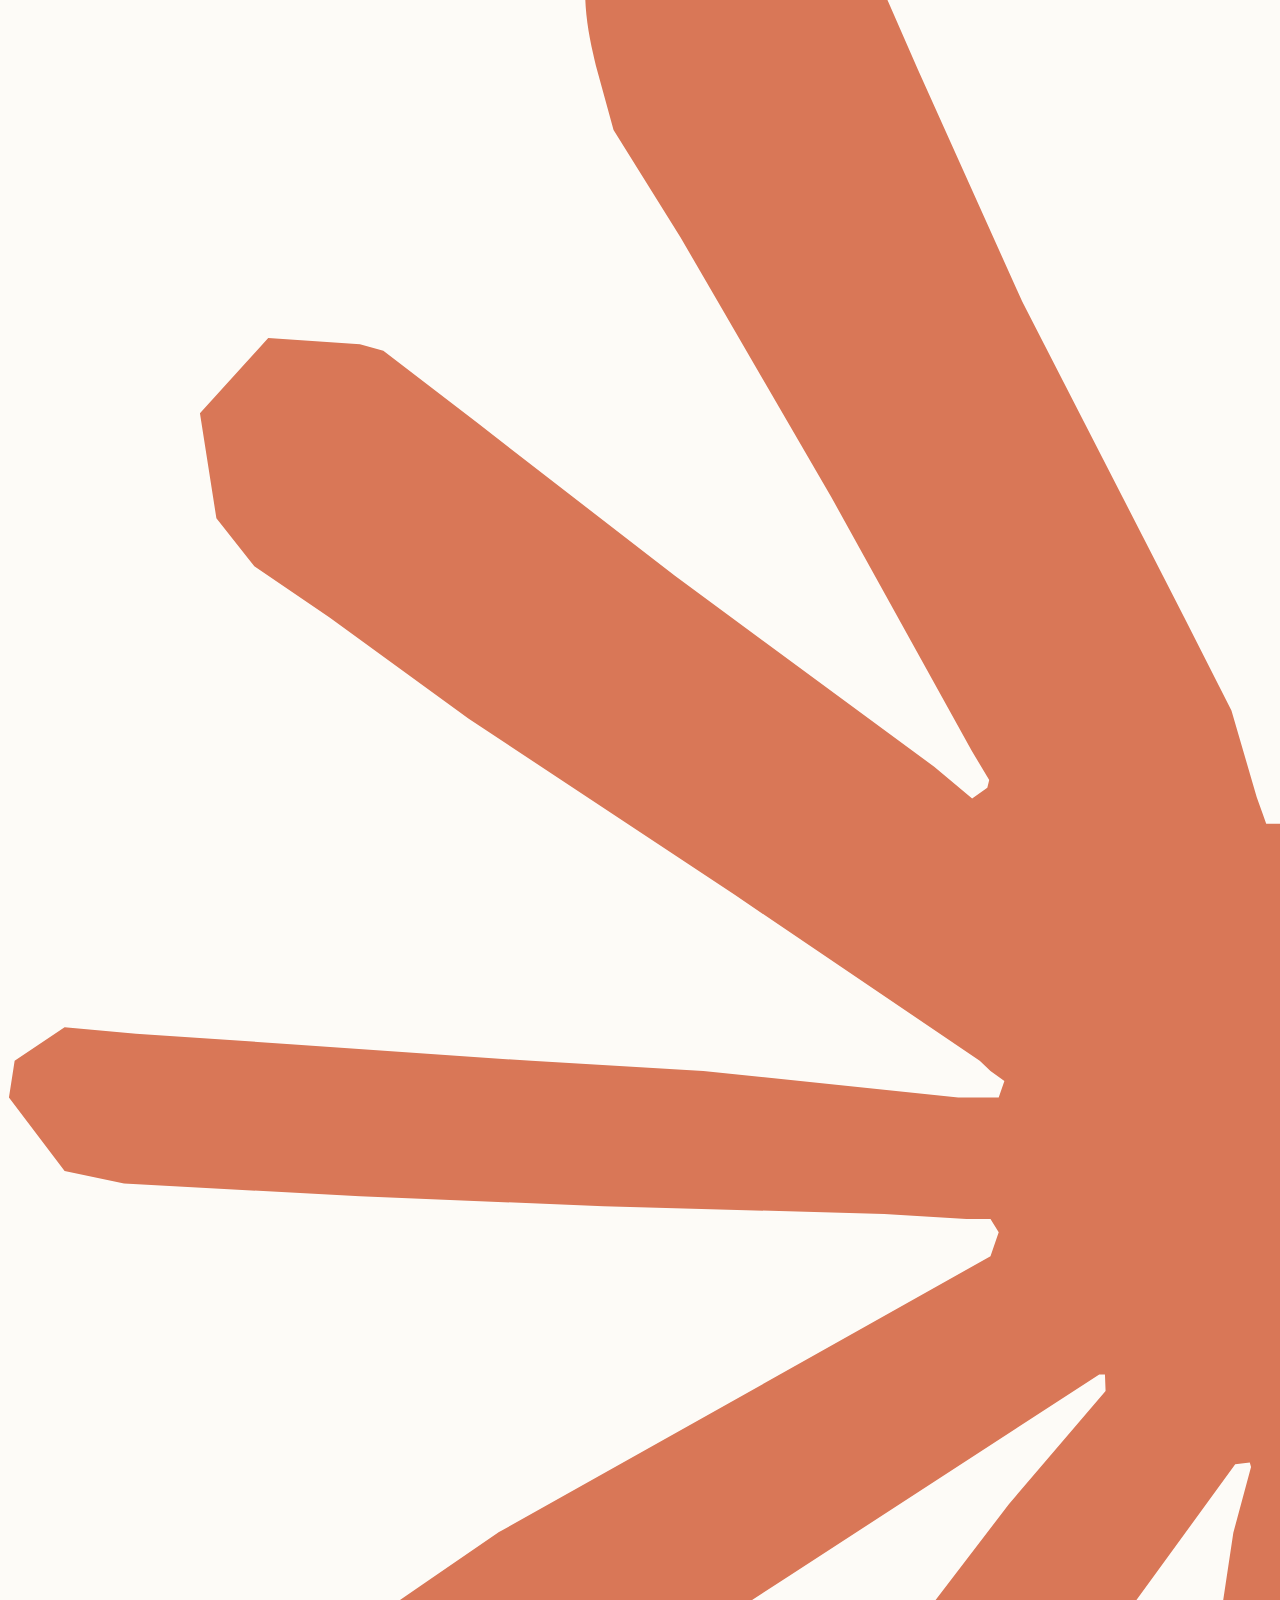
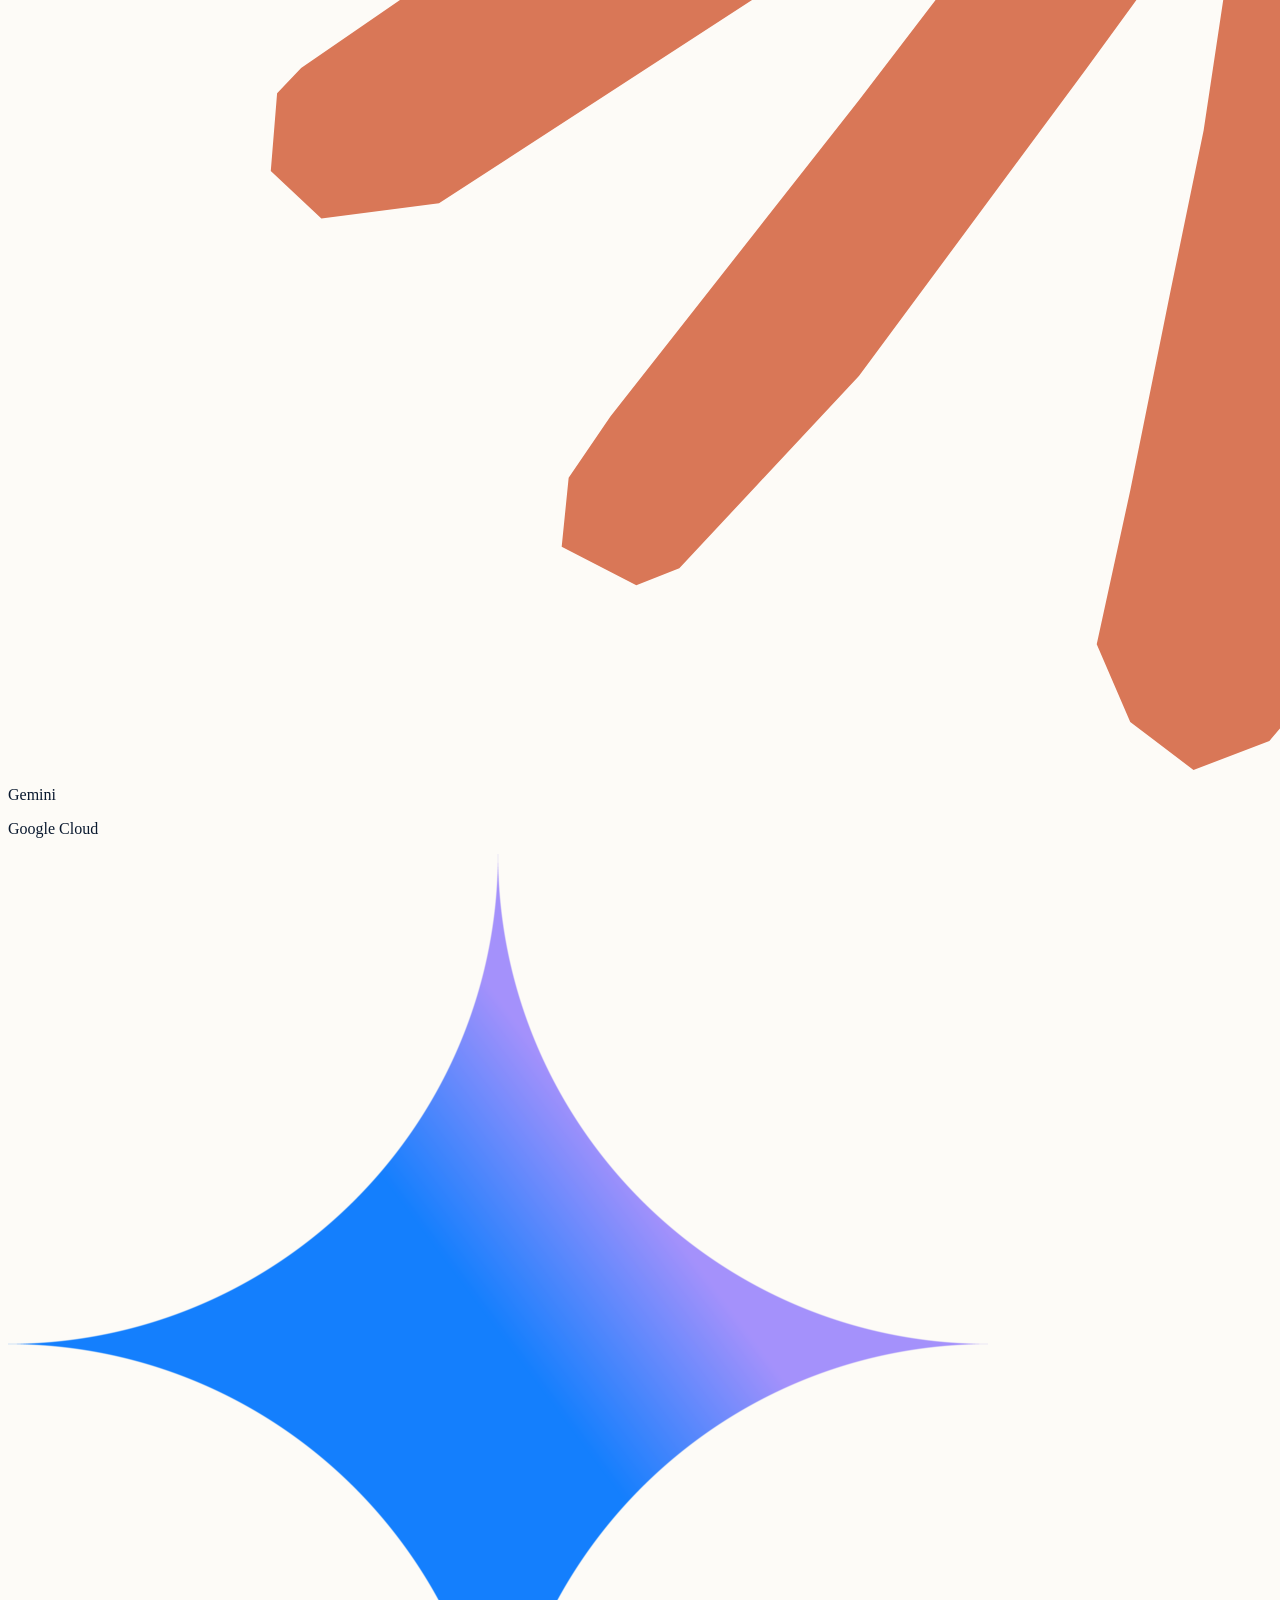
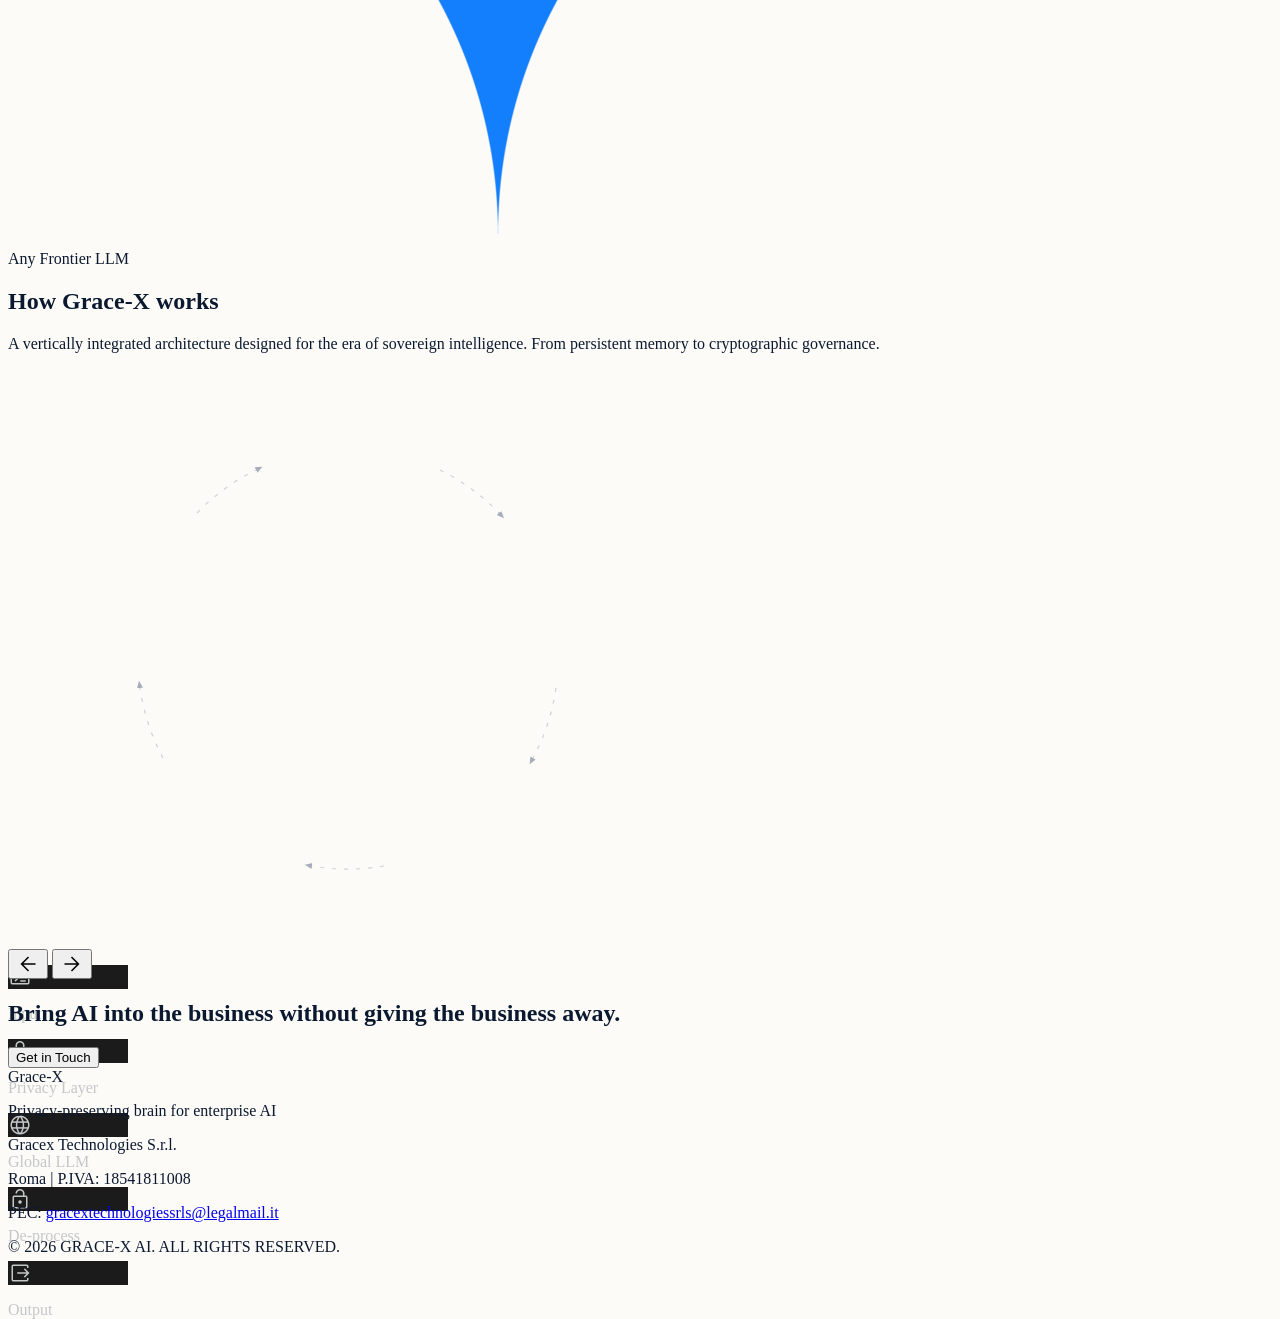
==== commit 7b0b3fd3: "Piccole correzioni al footer" ====
--- a/index.html
+++ b/index.html
@@ -548,7 +548,8 @@
 <p class="text-xs font-bold text-on-surface-variant dark:text-on-surface-variant-dark tracking-[0.15em] uppercase mb-4">Privacy-preserving brain for enterprise AI</p>
 </div>
 <div class="flex flex-col gap-1 md:text-right">
-<p class="text-xs text-on-surface-variant dark:text-on-surface-variant-dark opacity-70">Viale Luca Gaurico 9/11 — 00143 Roma (RM)</p>
+<p class="text-sm font-semibold text-on-surface-variant dark:text-on-surface-variant-dark opacity-70">Gracex Technologies S.r.l.</p>
+<p class="text-xs text-on-surface-variant dark:text-on-surface-variant-dark opacity-70">Roma | P.IVA: 18541811008</p>
 <p class="text-xs text-on-surface-variant dark:text-on-surface-variant-dark opacity-70">PEC: <a href="mailto:gracextechnologiessrls@legalmail.it" class="hover:text-primary dark:hover:text-on-surface-dark transition-colors">gracextechnologiessrls@legalmail.it</a></p>
 </div>
 </div>
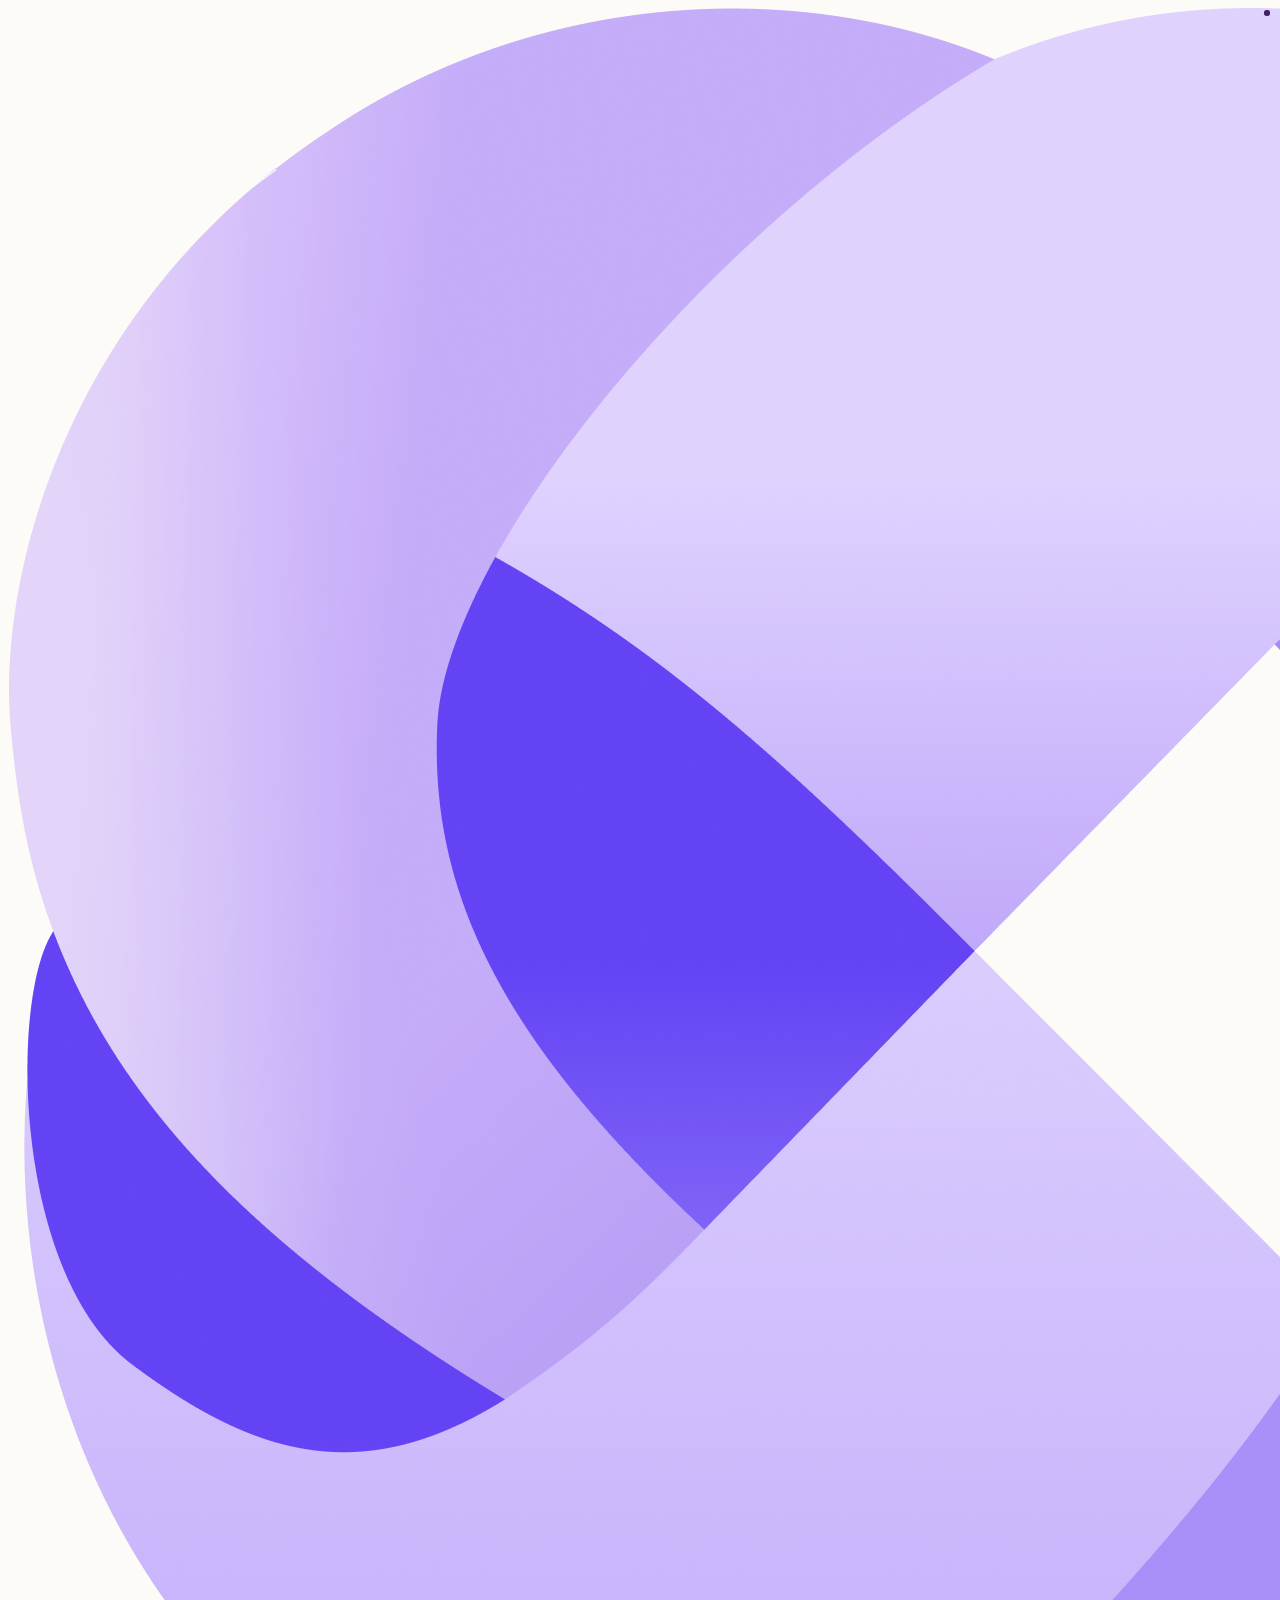
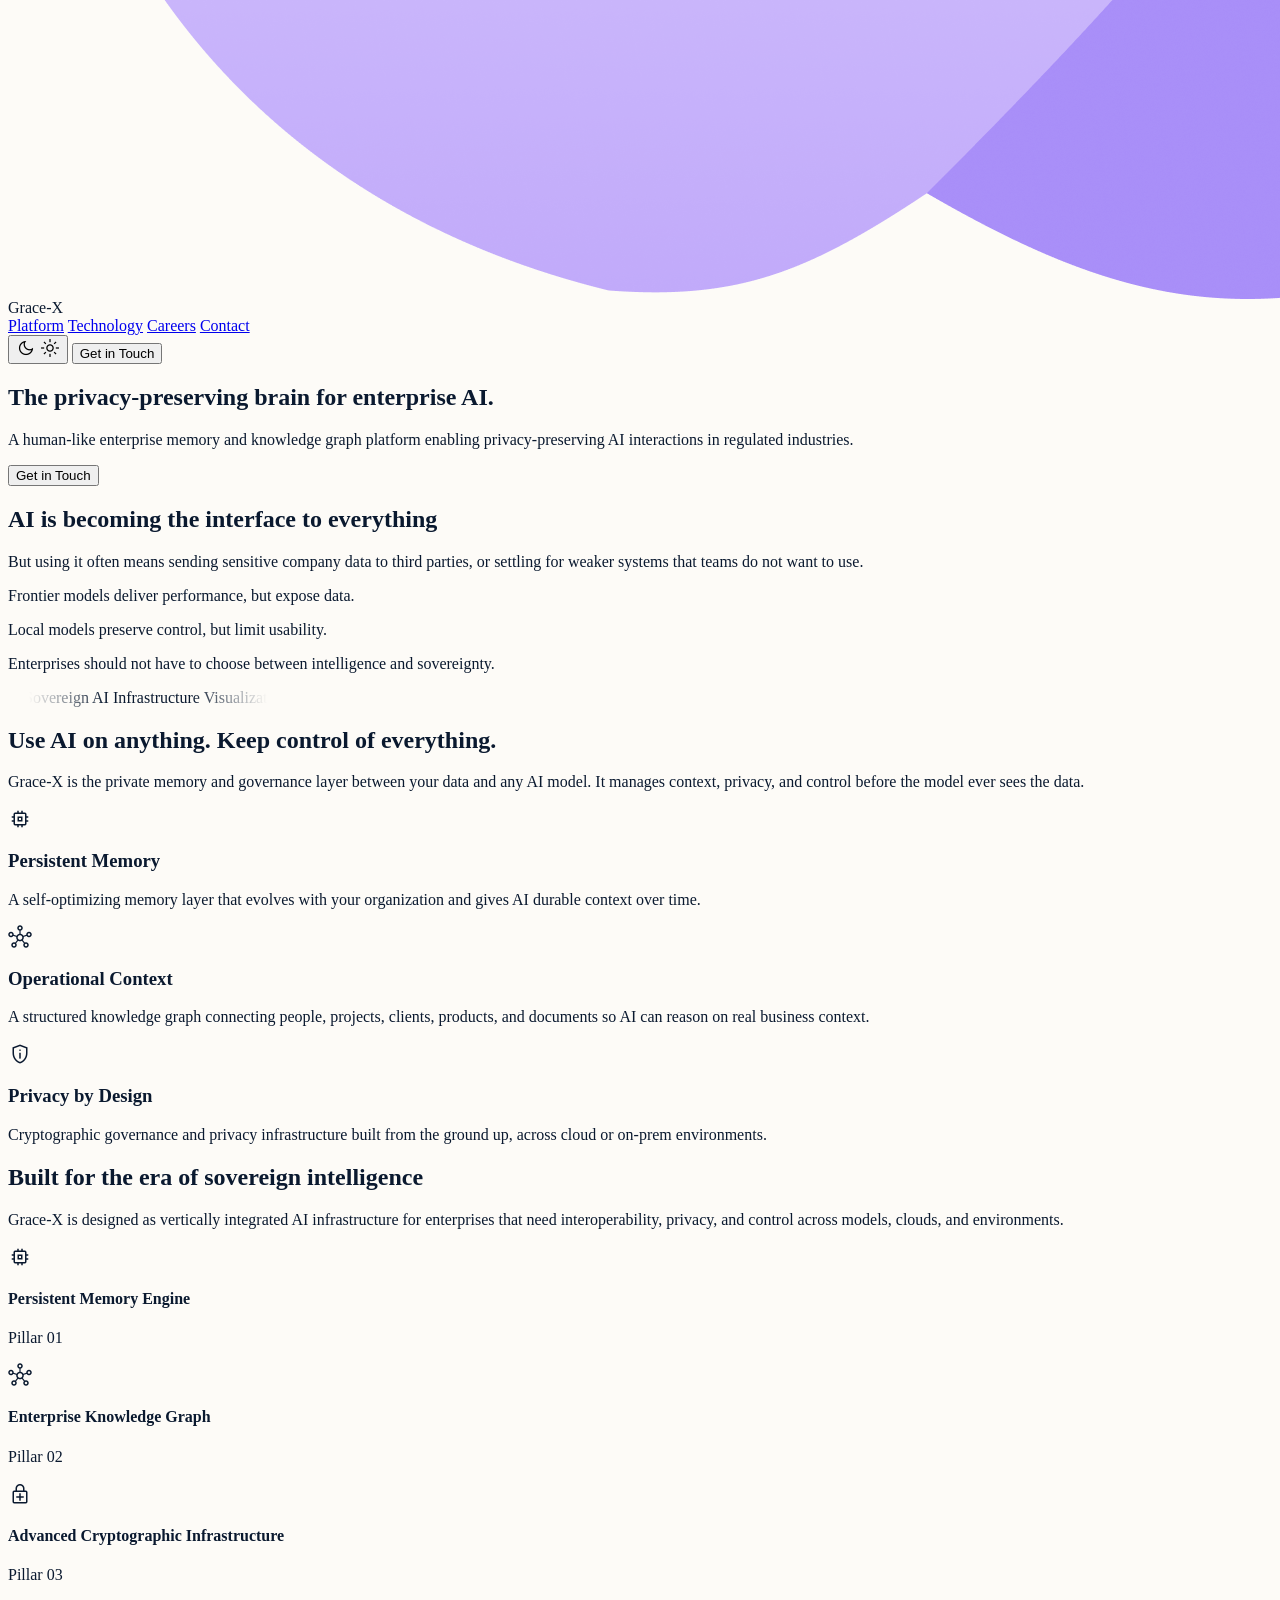
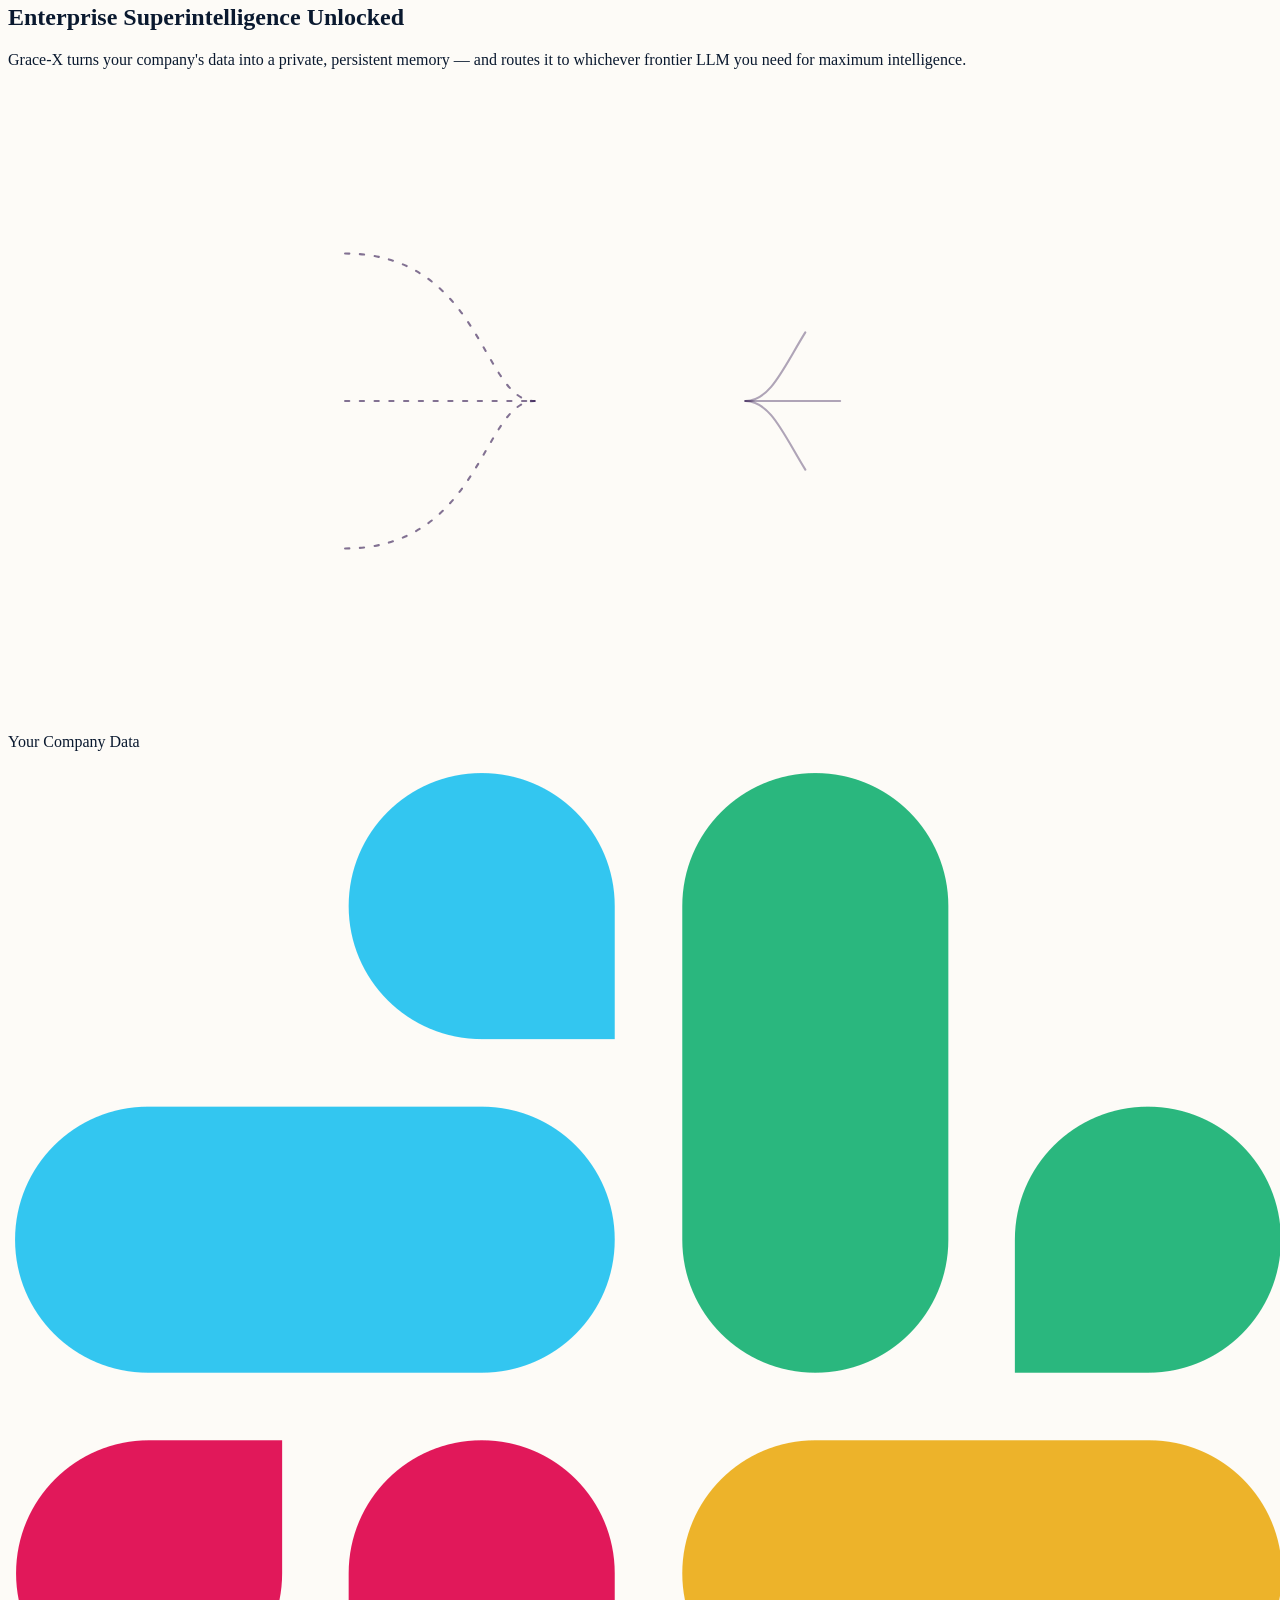
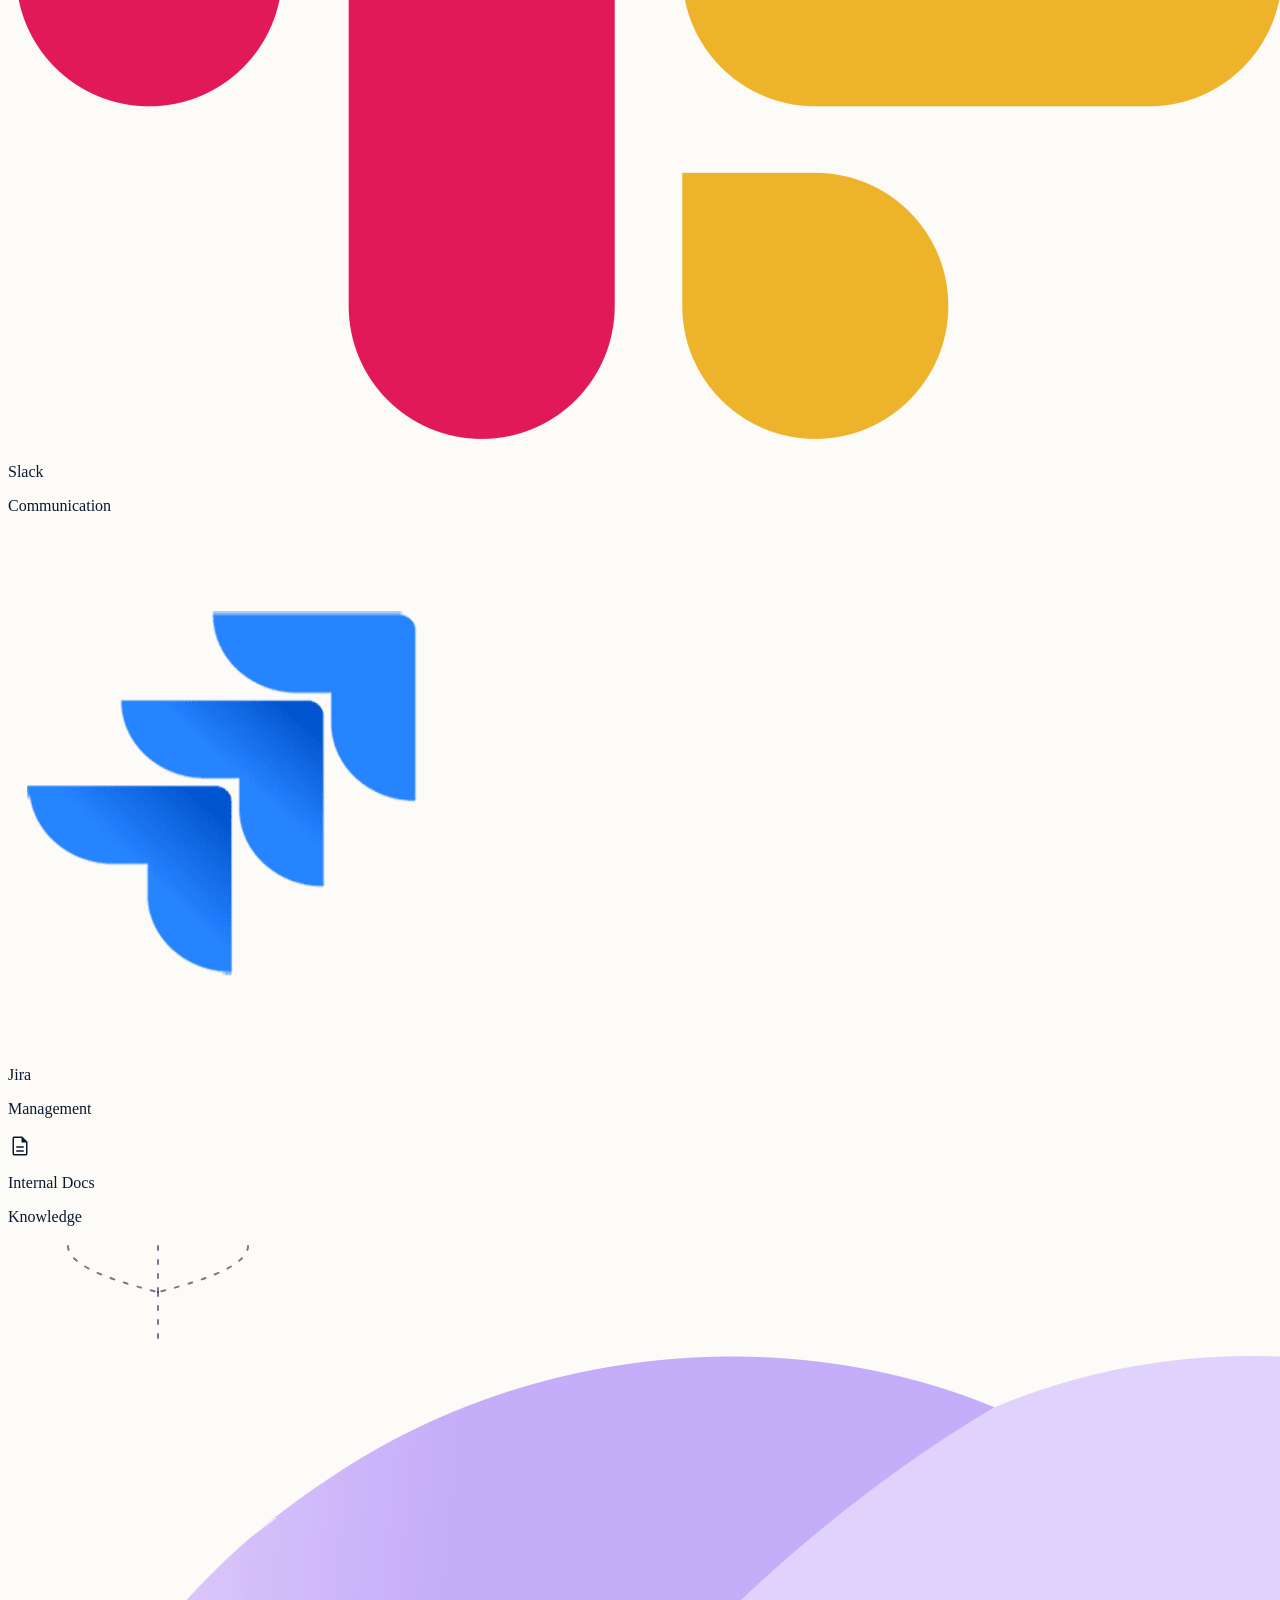
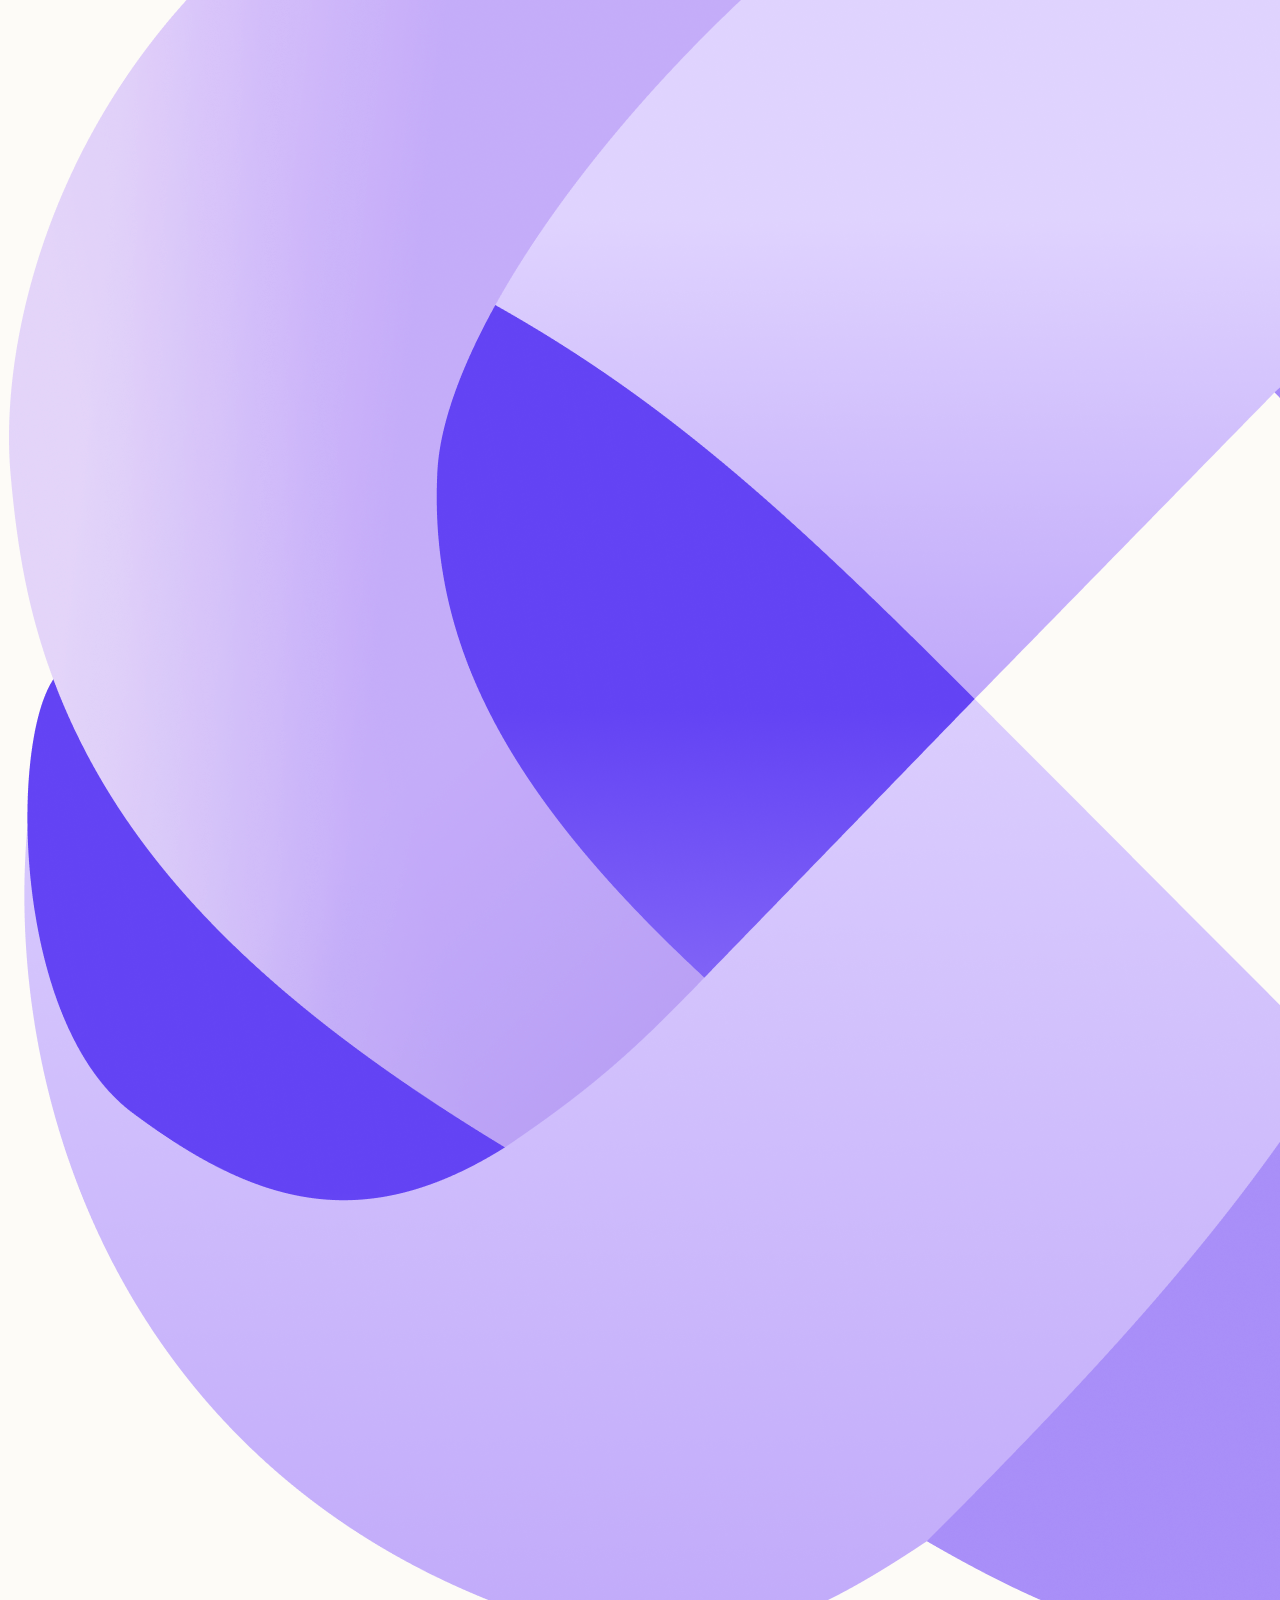
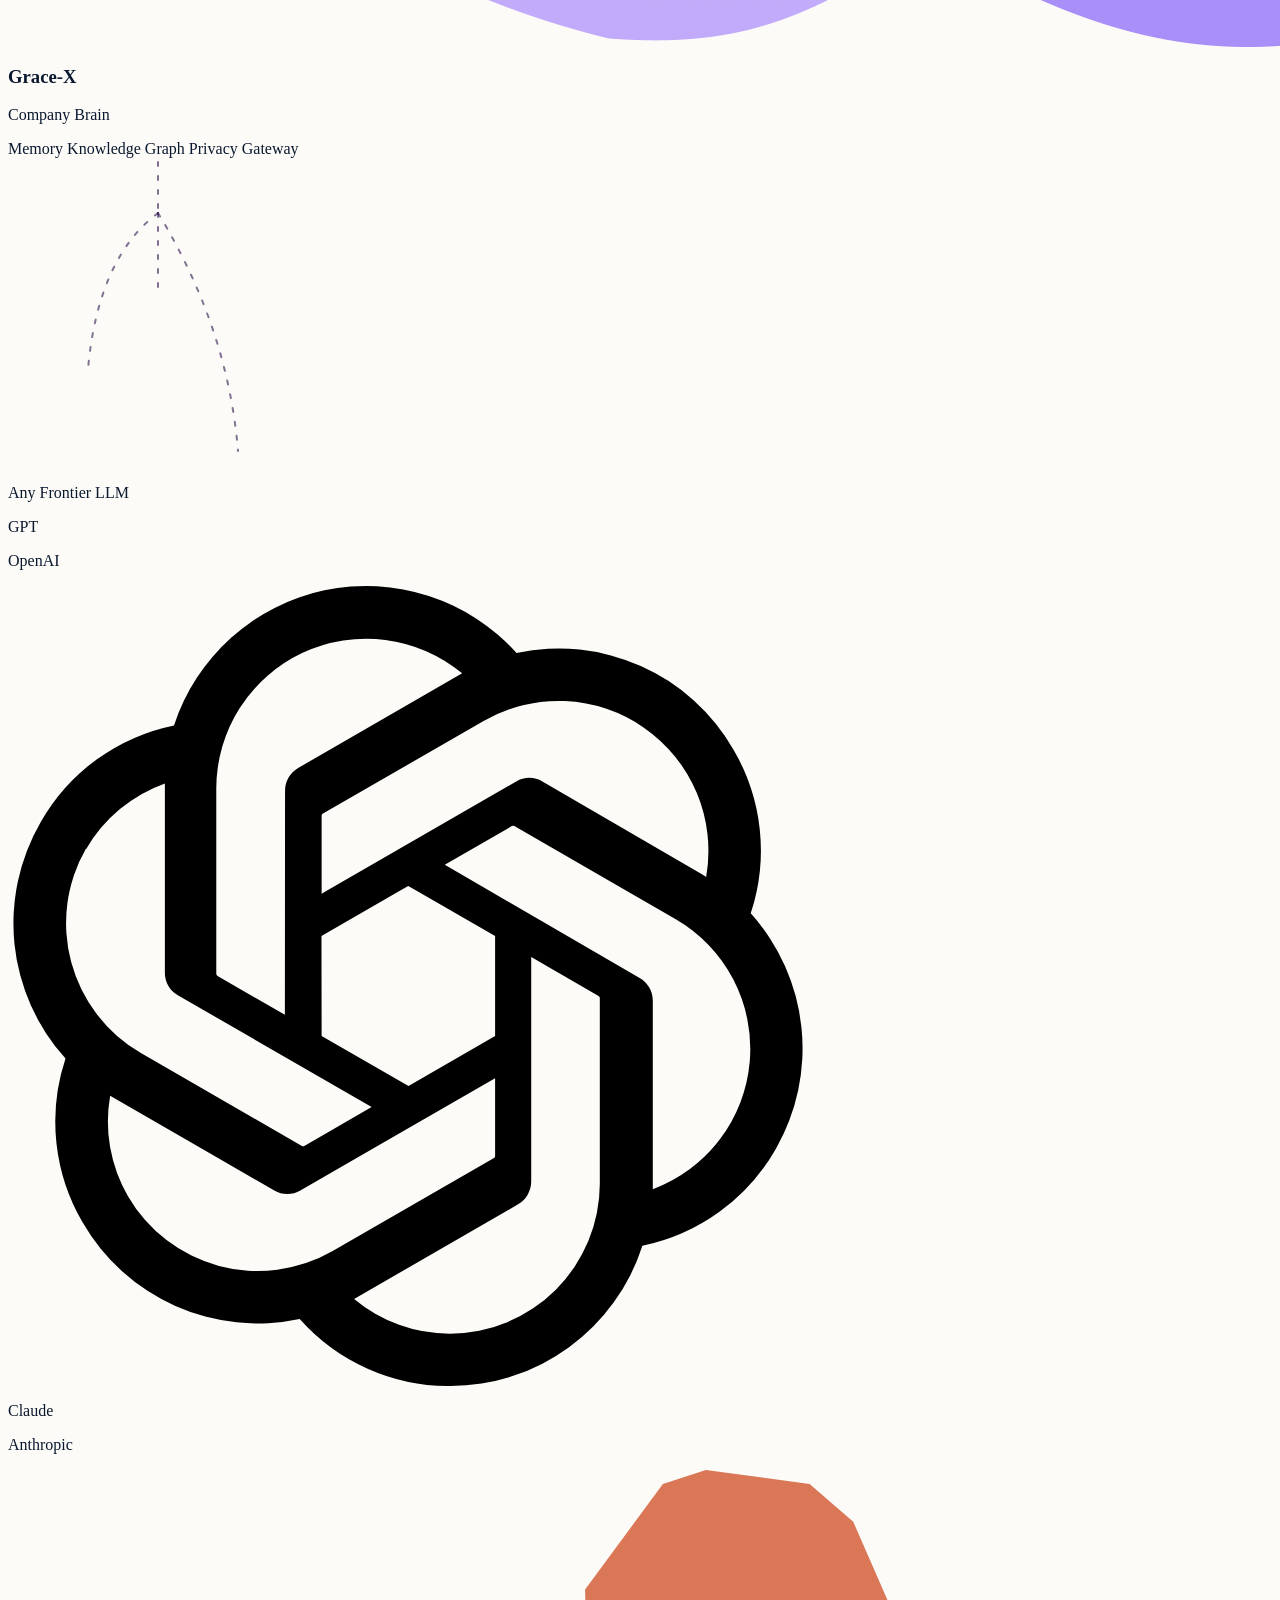
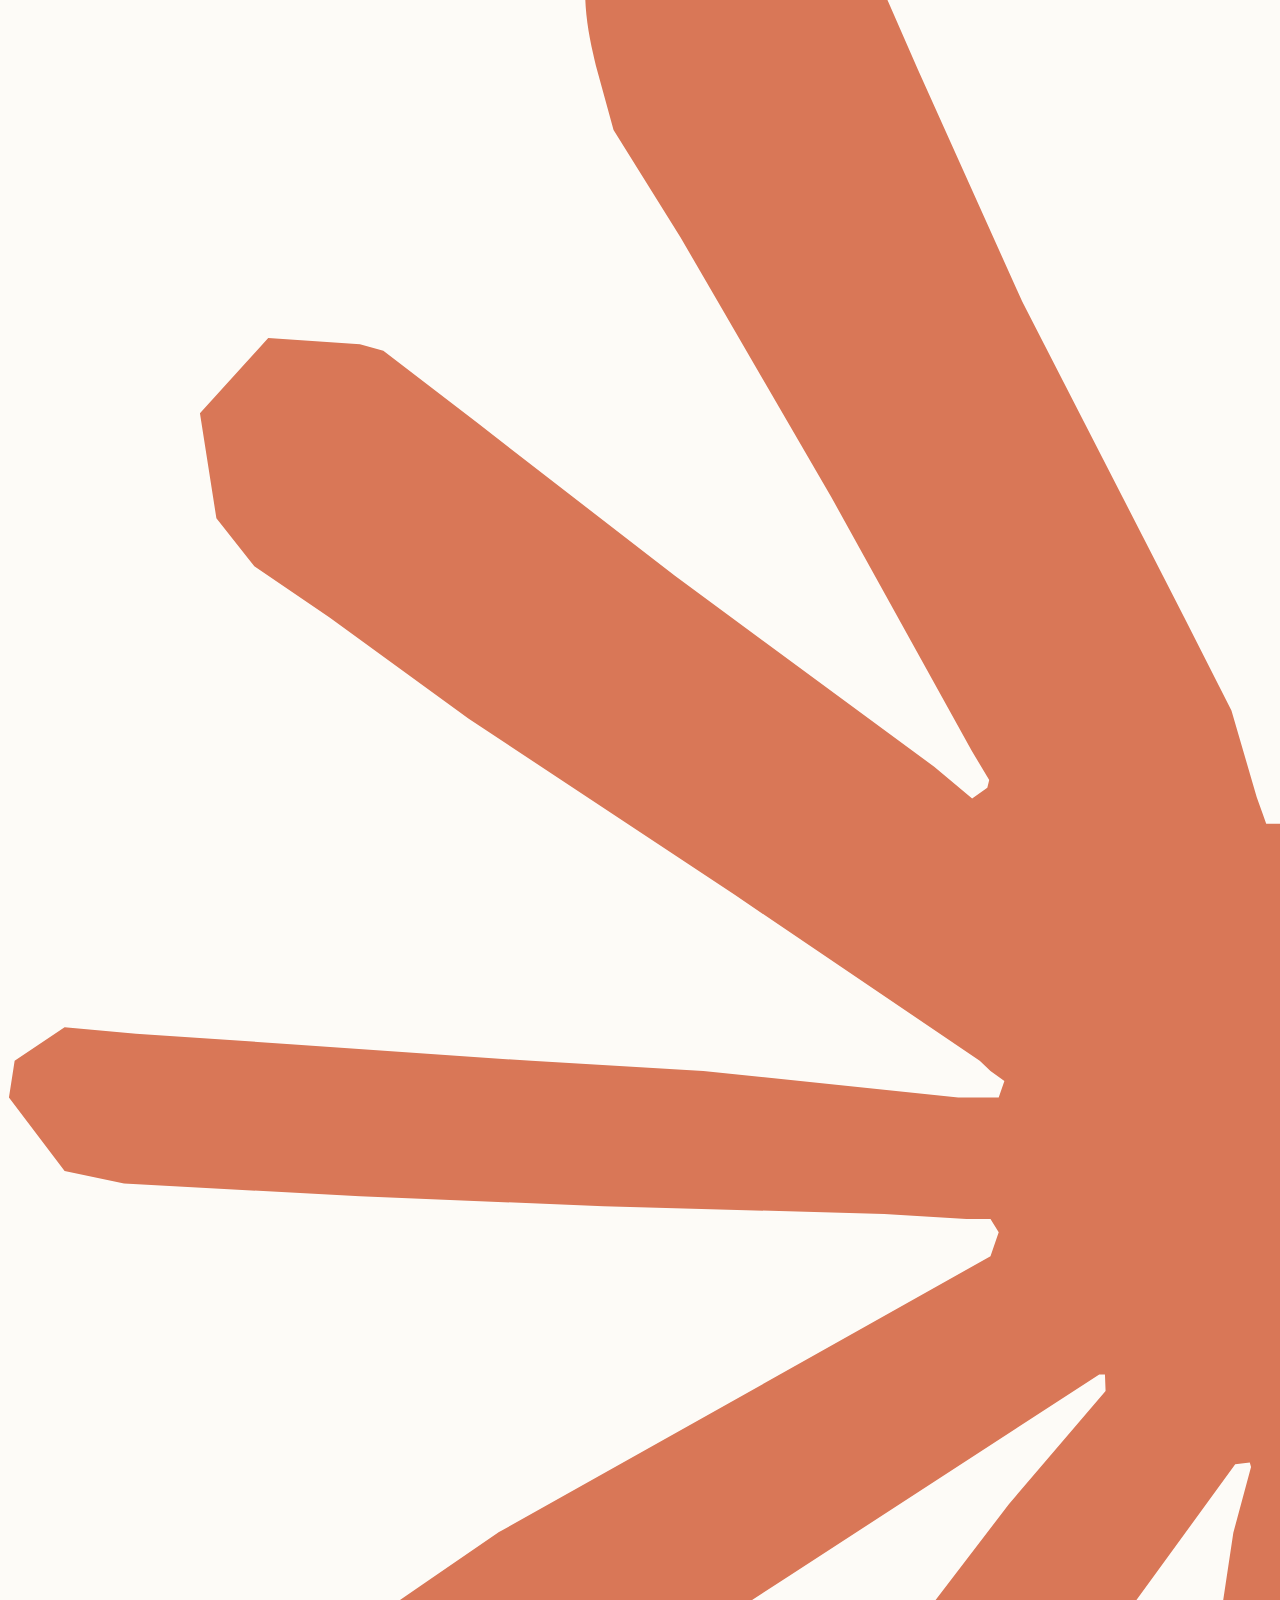
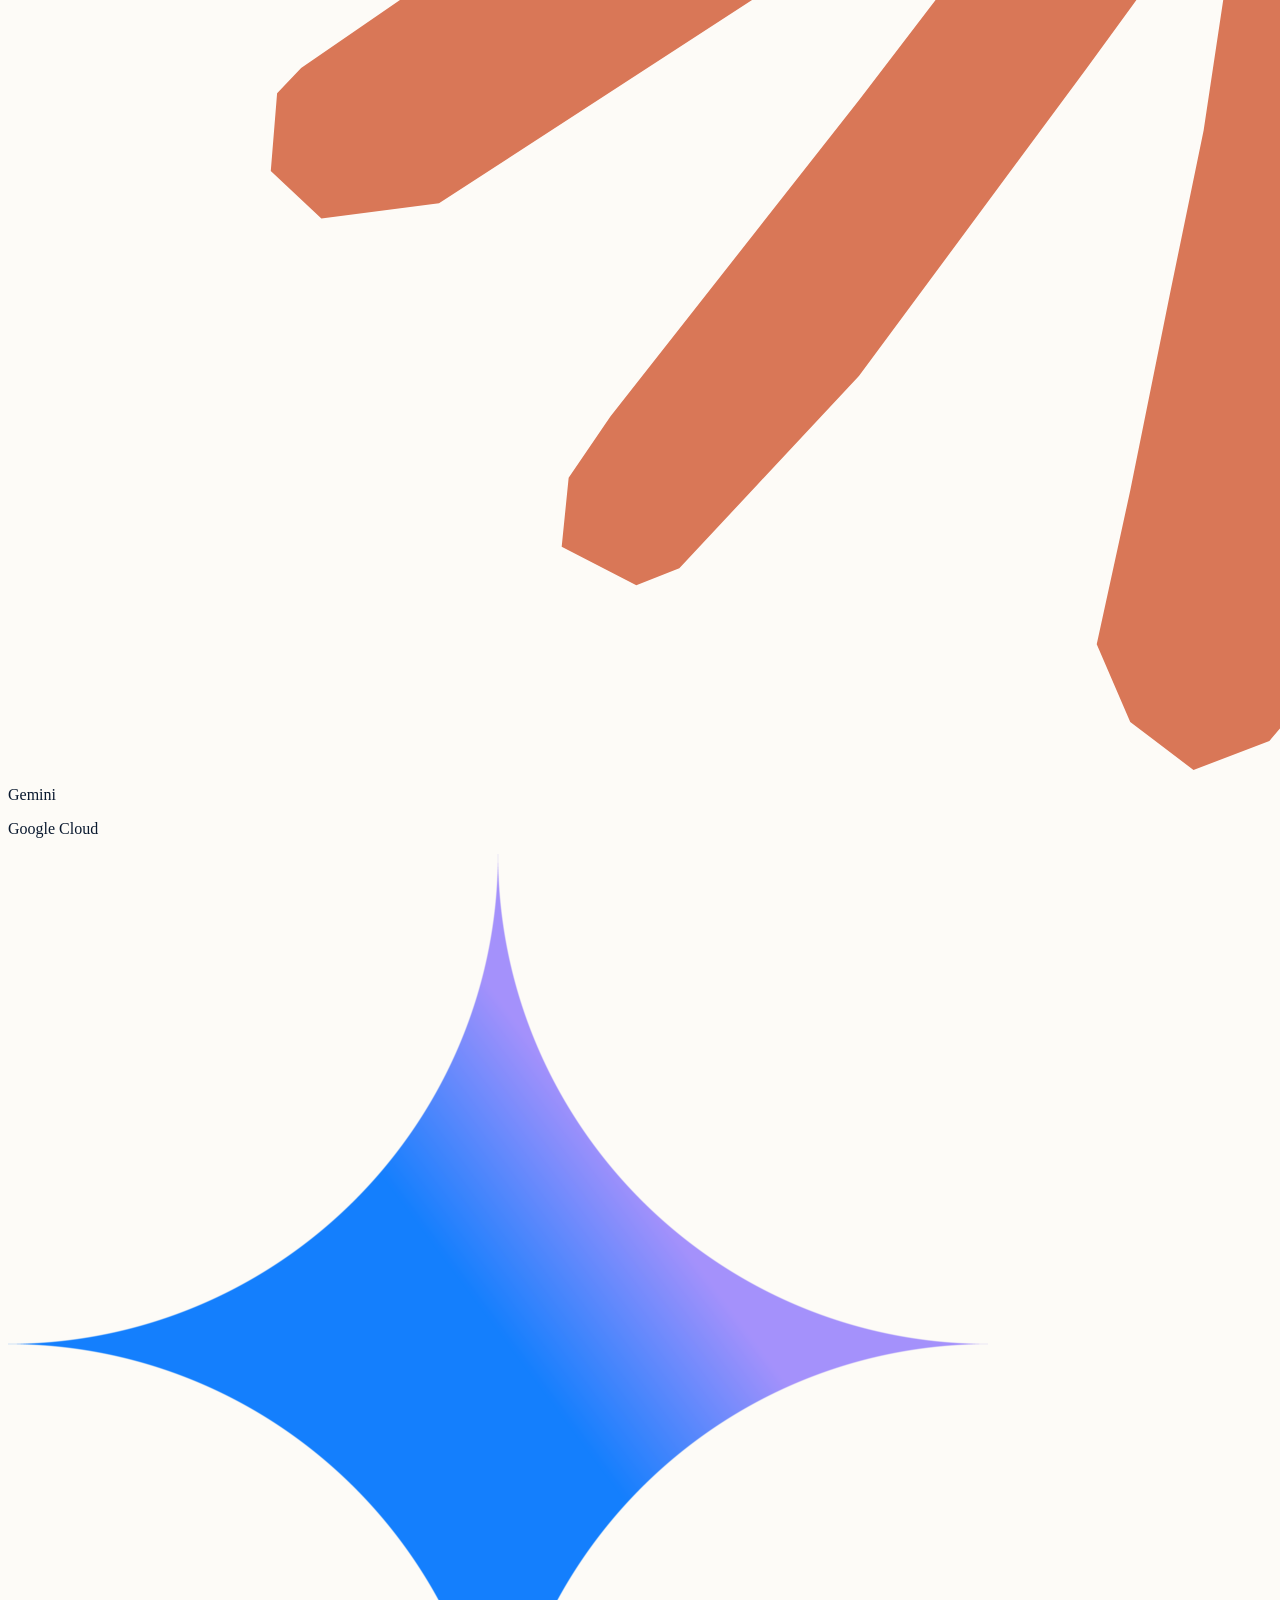
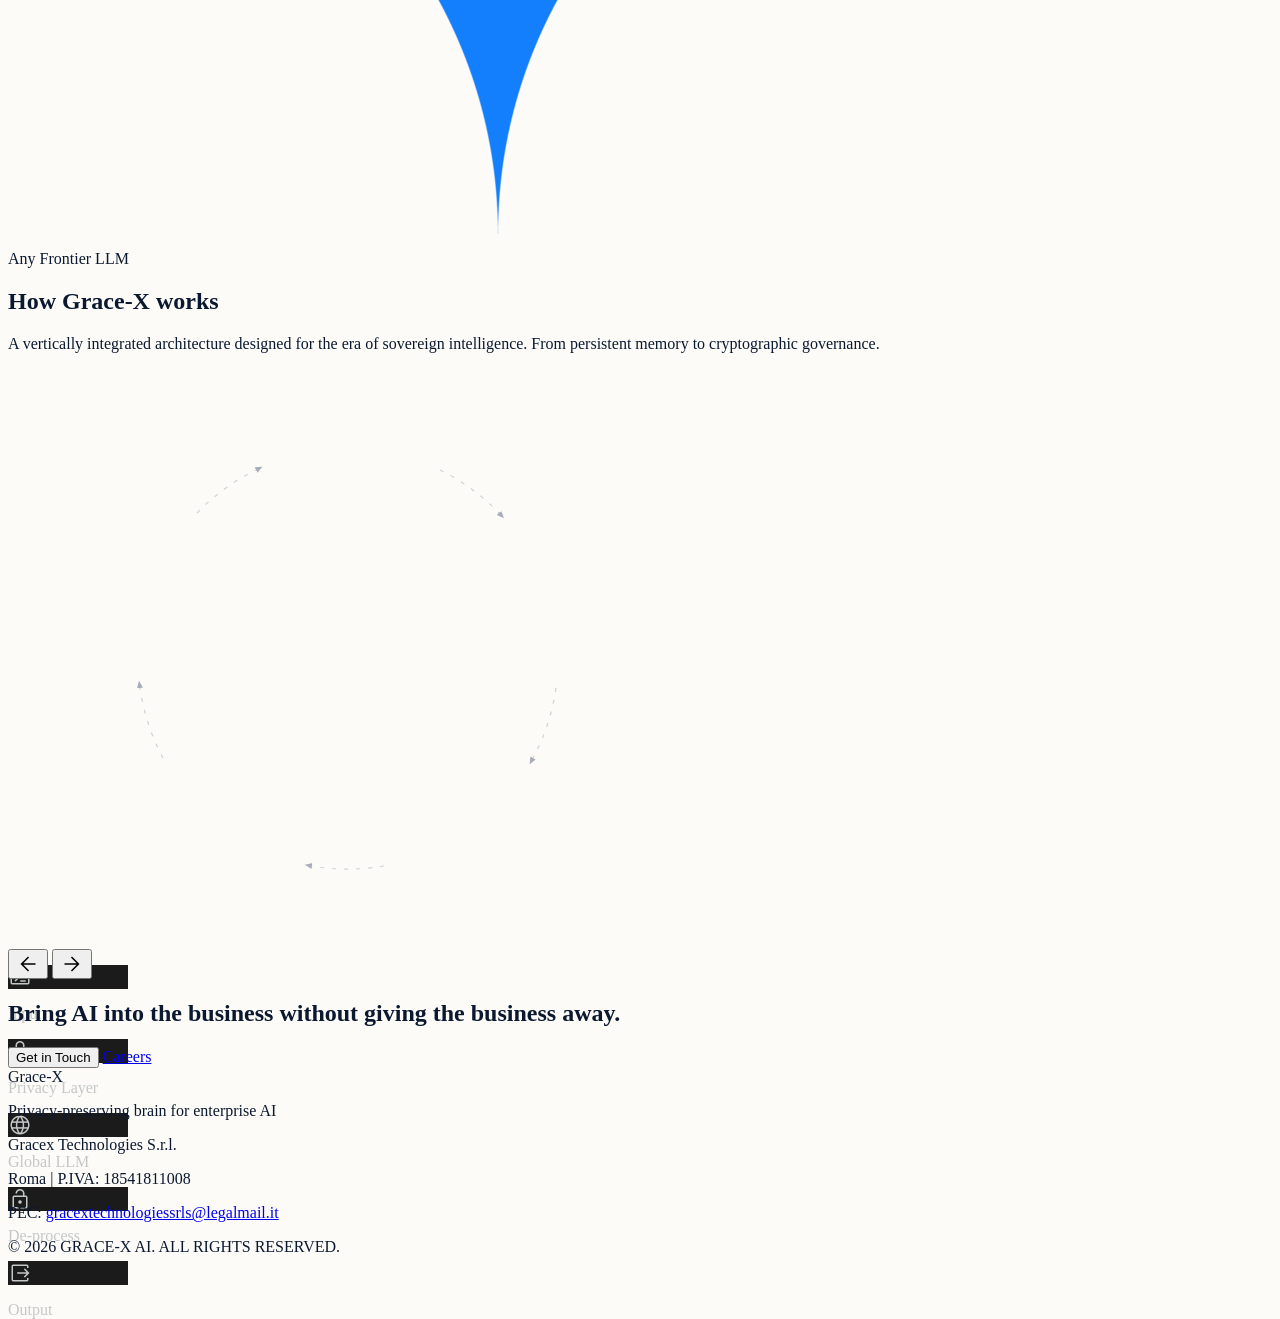
==== commit 49c77f4d: "Implementata pagina Careers. Il servizio indirizza momentaneamente le richieste dei candidati alla m" ====
--- a/index.html
+++ b/index.html
@@ -130,6 +130,7 @@
 <nav class="hidden md:flex gap-10 items-center">
 <a class="text-on-surface-variant dark:text-on-surface-variant-dark font-semibold text-sm tracking-wide hover:text-primary-vibrant dark:hover:text-primary-dark transition-colors duration-300" href="#platform-section" onclick="event.preventDefault();document.getElementById('platform-section').scrollIntoView({behavior:'smooth',block:'start'})">Platform</a>
 <a class="text-on-surface-variant dark:text-on-surface-variant-dark font-semibold text-sm tracking-wide hover:text-primary-vibrant dark:hover:text-primary-dark transition-colors duration-300" href="#gx-section" onclick="event.preventDefault();document.getElementById('gx-section').scrollIntoView({behavior:'smooth',block:'start'})">Technology</a>
+<a class="text-on-surface-variant dark:text-on-surface-variant-dark font-semibold text-sm tracking-wide hover:text-primary-vibrant dark:hover:text-primary-dark transition-colors duration-300" href="careers.html">Careers</a>
 <a class="text-on-surface-variant dark:text-on-surface-variant-dark font-semibold text-sm tracking-wide hover:text-primary-vibrant dark:hover:text-primary-dark transition-colors duration-300" href="#footer" onclick="event.preventDefault();document.getElementById('footer').scrollIntoView({behavior:'smooth',block:'start'})">Contact</a>
 </nav>
 <div class="flex items-center gap-3">
@@ -488,10 +489,13 @@
 <h2 id="cta-heading" class="font-display-xl text-[40px] md:text-[48px] text-primary dark:text-on-background-dark mb-10 leading-tight text-balance font-bold">
             Bring AI into the business without giving the business away.
         </h2>
-<div id="cta-btn-area" class="flex justify-center">
+<div id="cta-btn-area" class="flex justify-center gap-4">
   <button onclick="expandCtaForm()" class="bg-primary dark:bg-white text-on-primary dark:text-black px-12 py-5 rounded-lg font-bold text-sm tracking-wide hover:opacity-90 transition-all hover:shadow-xl hover:-translate-y-1 cursor-pointer">
     Get in Touch
   </button>
+  <a href="careers.html" class="border border-primary/30 dark:border-white/20 text-primary dark:text-on-background-dark px-12 py-5 rounded-lg font-bold text-sm tracking-wide hover:border-primary dark:hover:border-white/50 hover:bg-primary/5 dark:hover:bg-white/5 transition-all hover:-translate-y-1 cursor-pointer">
+    Careers
+  </a>
 </div>
 <div id="cta-form-container">
   <div class="max-w-lg mx-auto pt-10 text-left">
--- a/style.css
+++ b/style.css
@@ -129,3 +129,15 @@
             max-height: 700px;
             opacity: 1;
         }
+
+        /* ── Careers apply form ── */
+        #careers-apply-container {
+            max-height: 0;
+            opacity: 0;
+            overflow: hidden;
+            transition: max-height 0.55s cubic-bezier(0.4, 0, 0.2, 1), opacity 0.35s ease 0.15s;
+        }
+        #careers-apply-container.is-open {
+            max-height: 1000px;
+            opacity: 1;
+        }
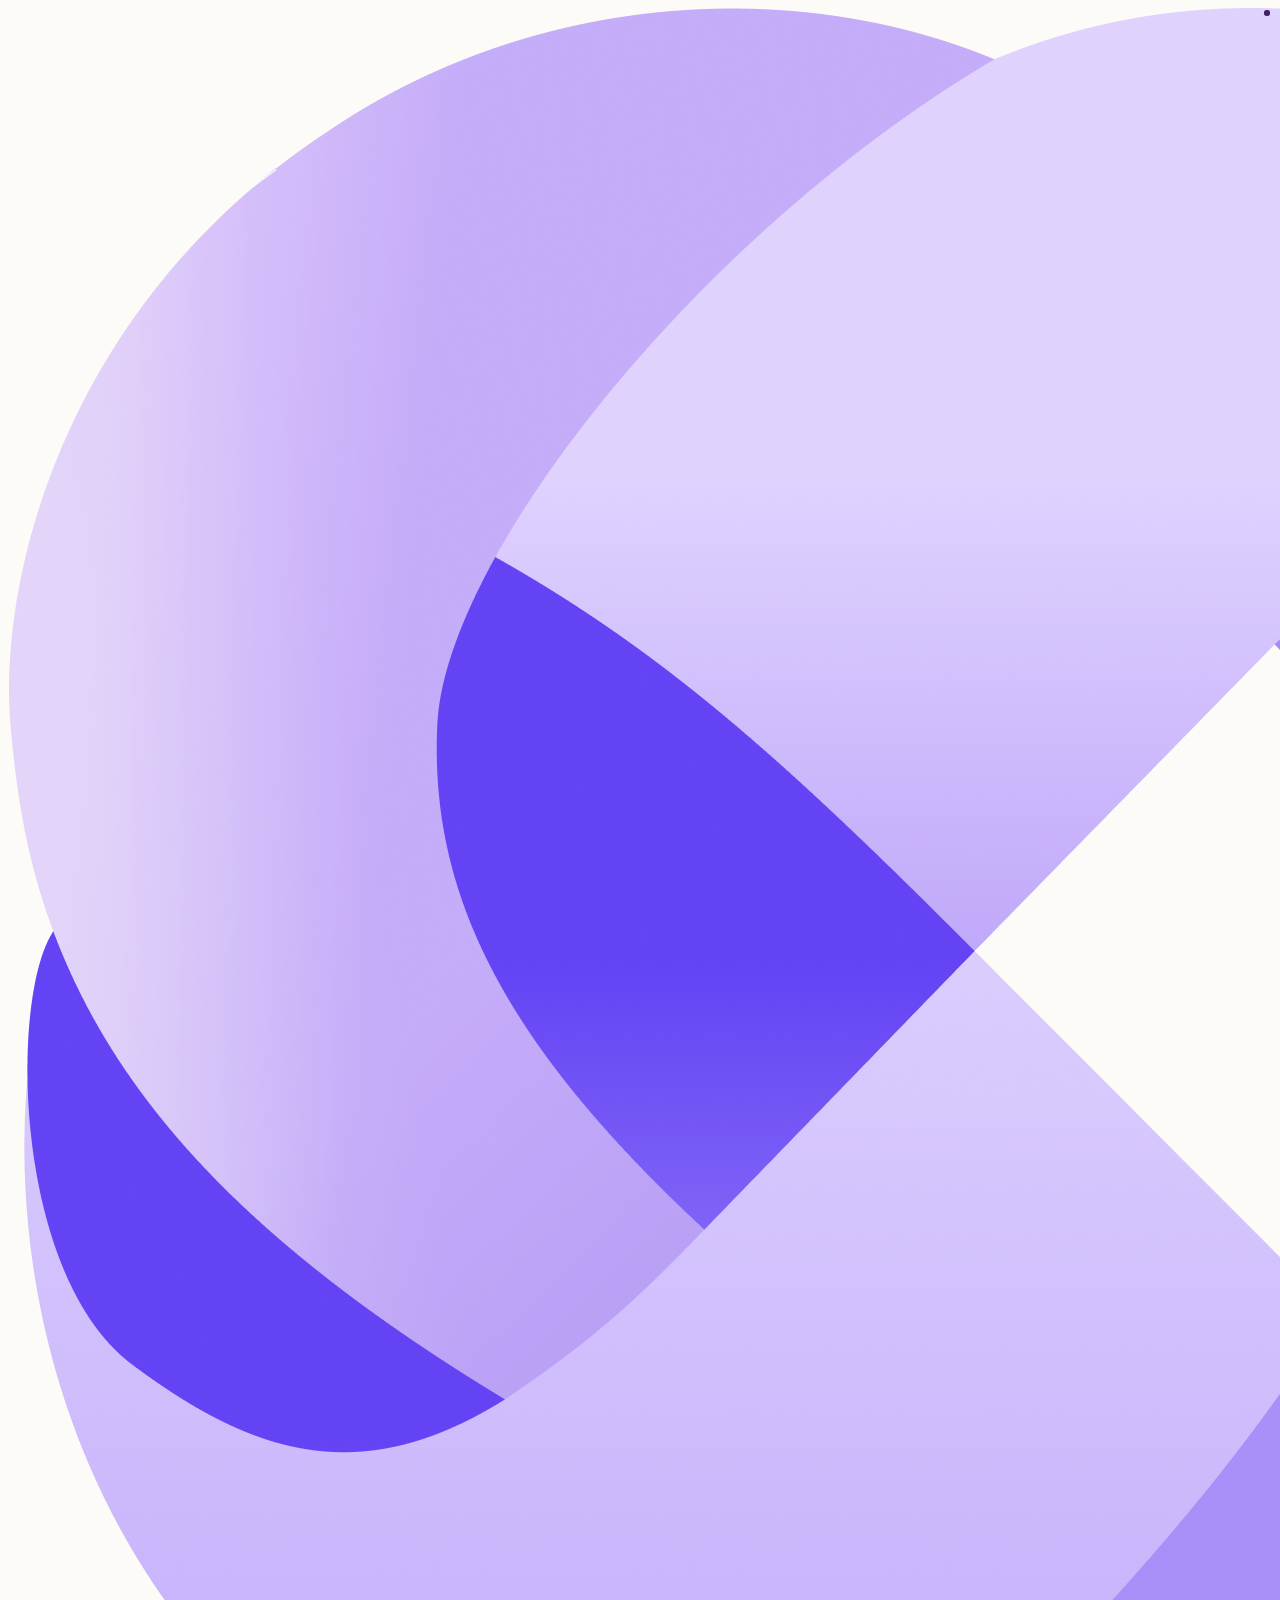
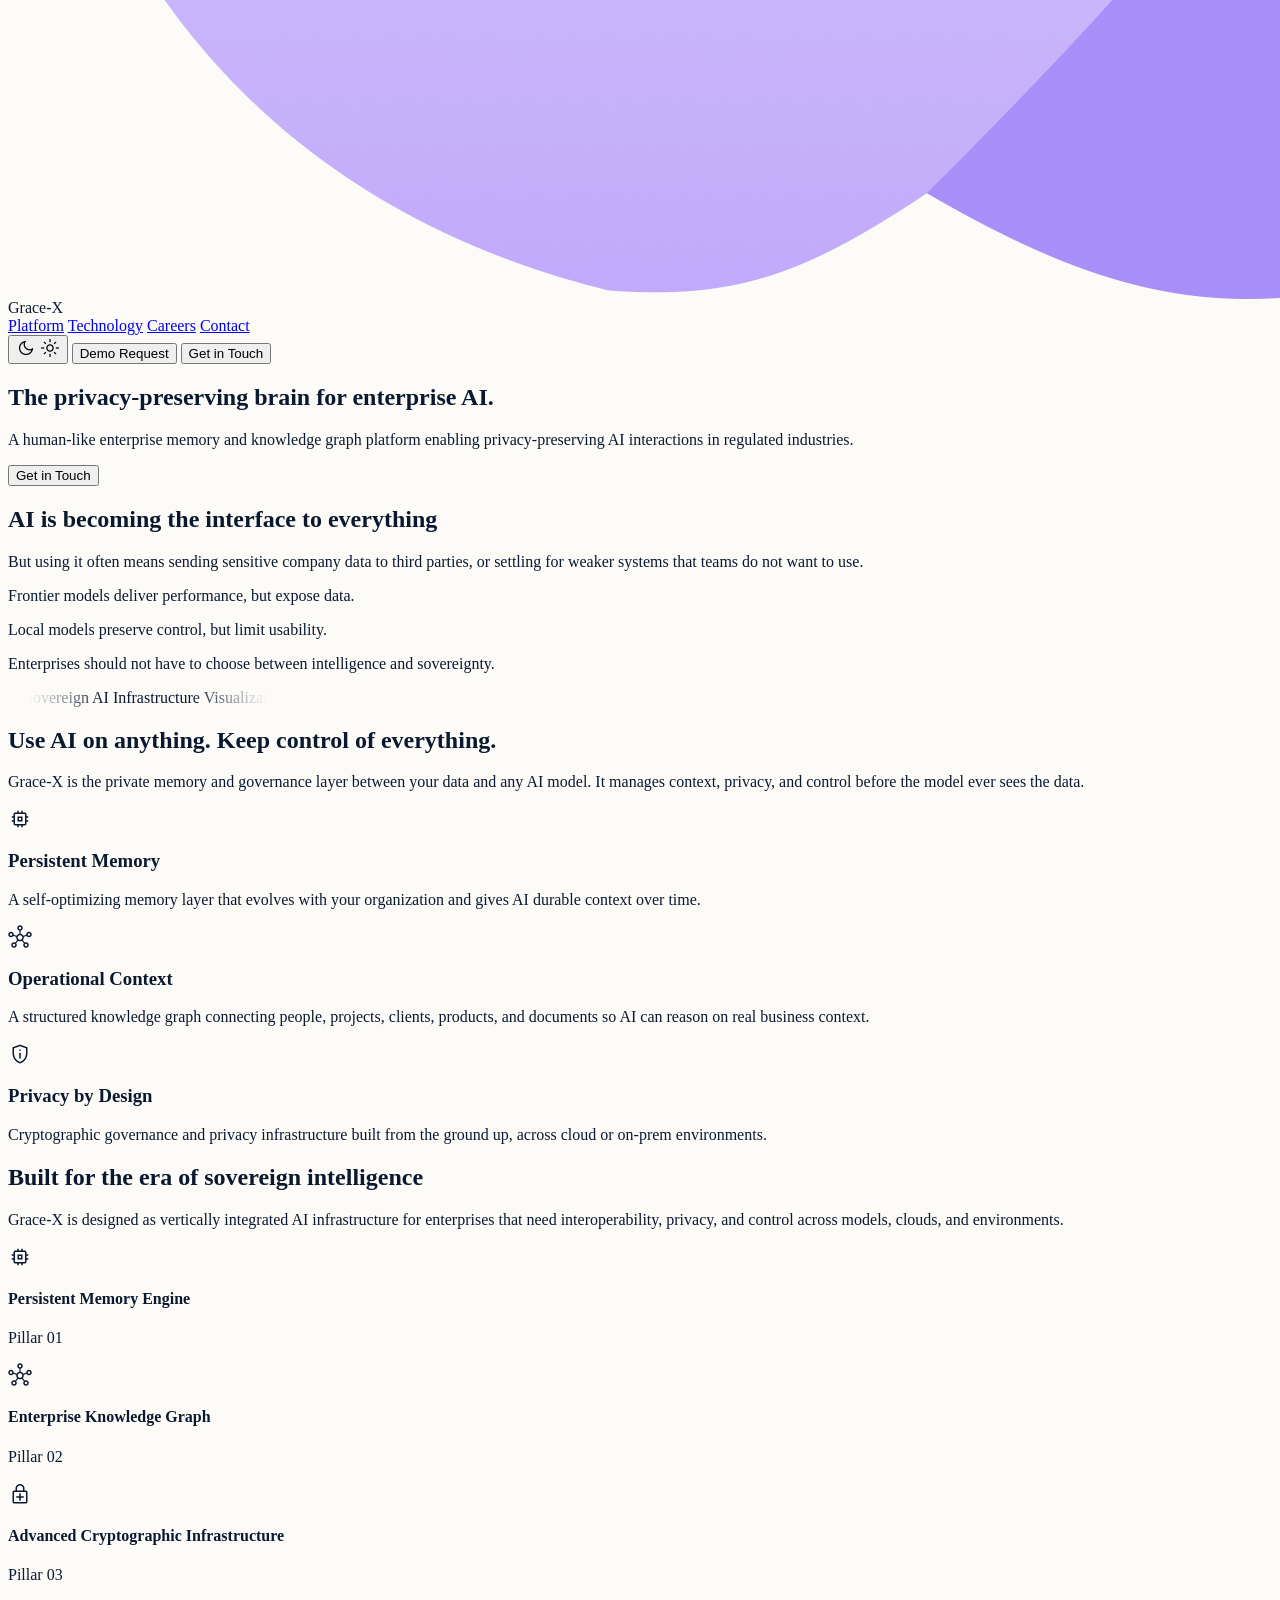
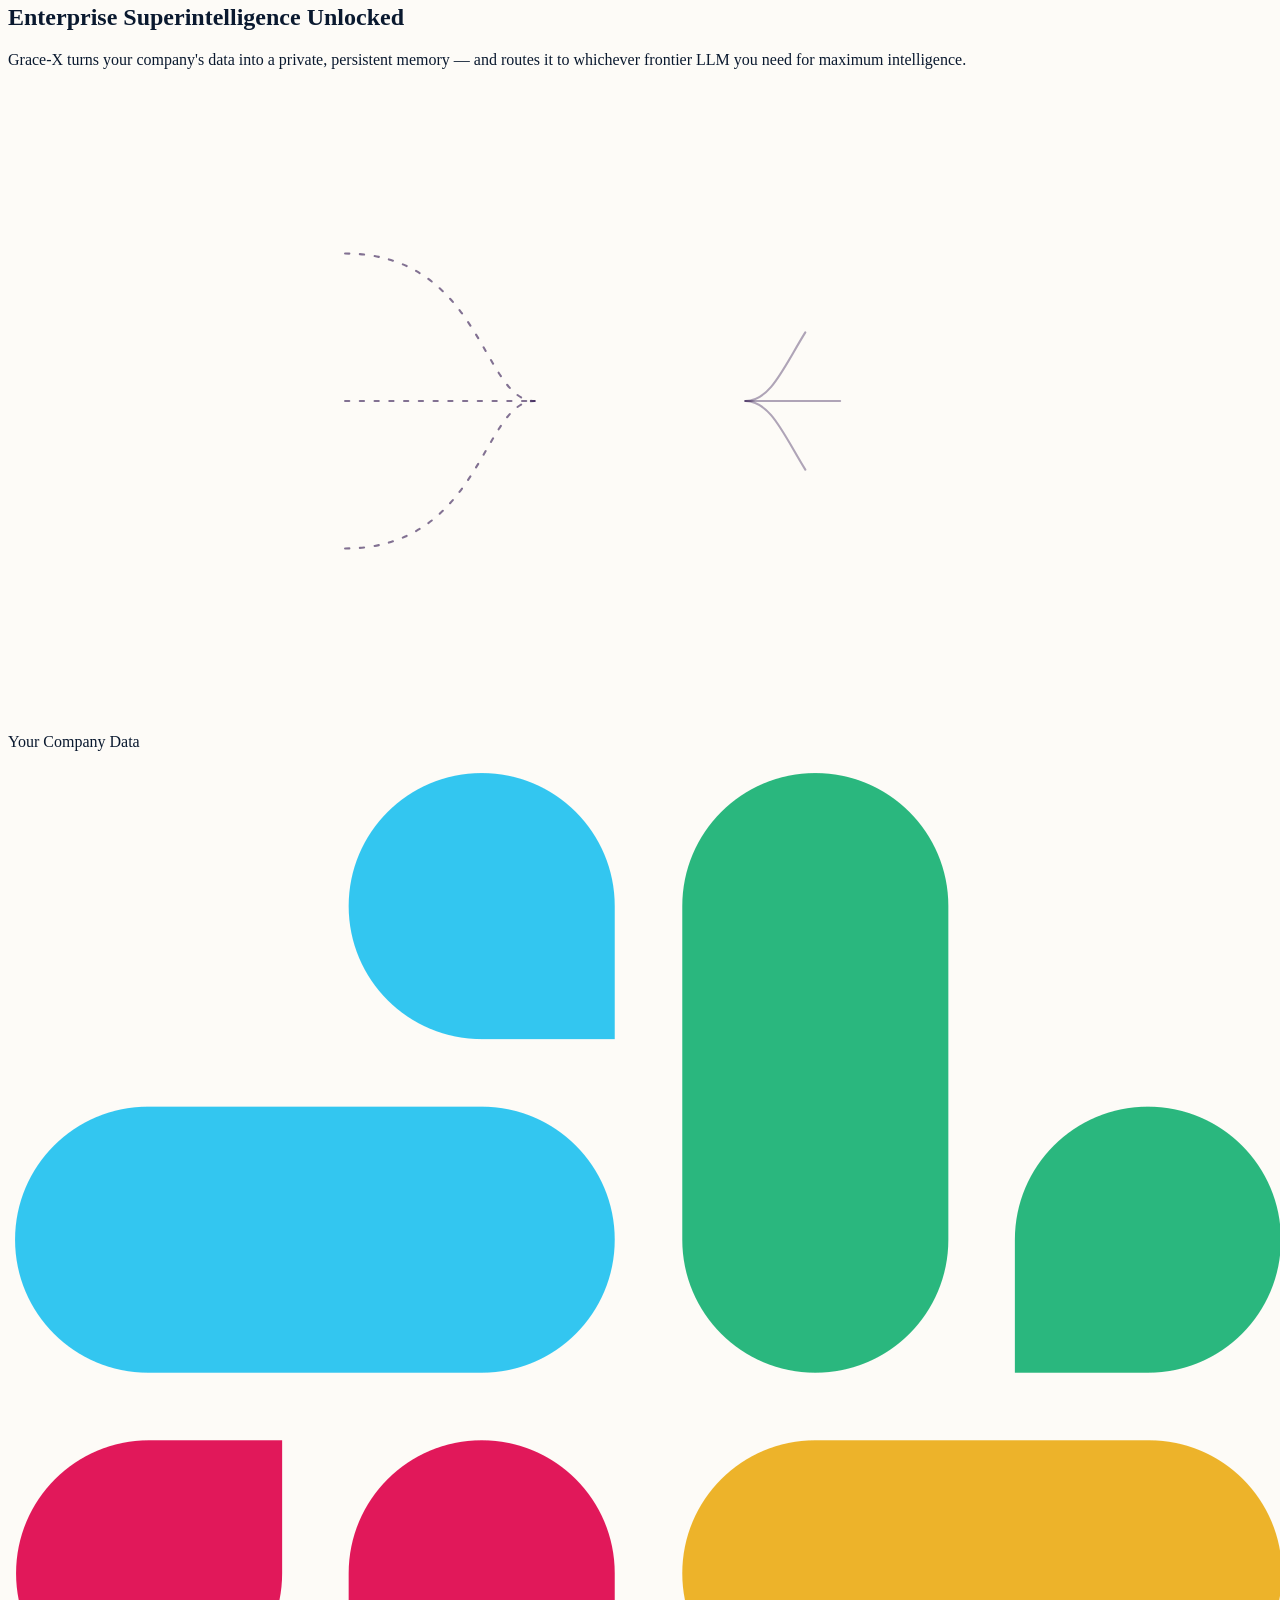
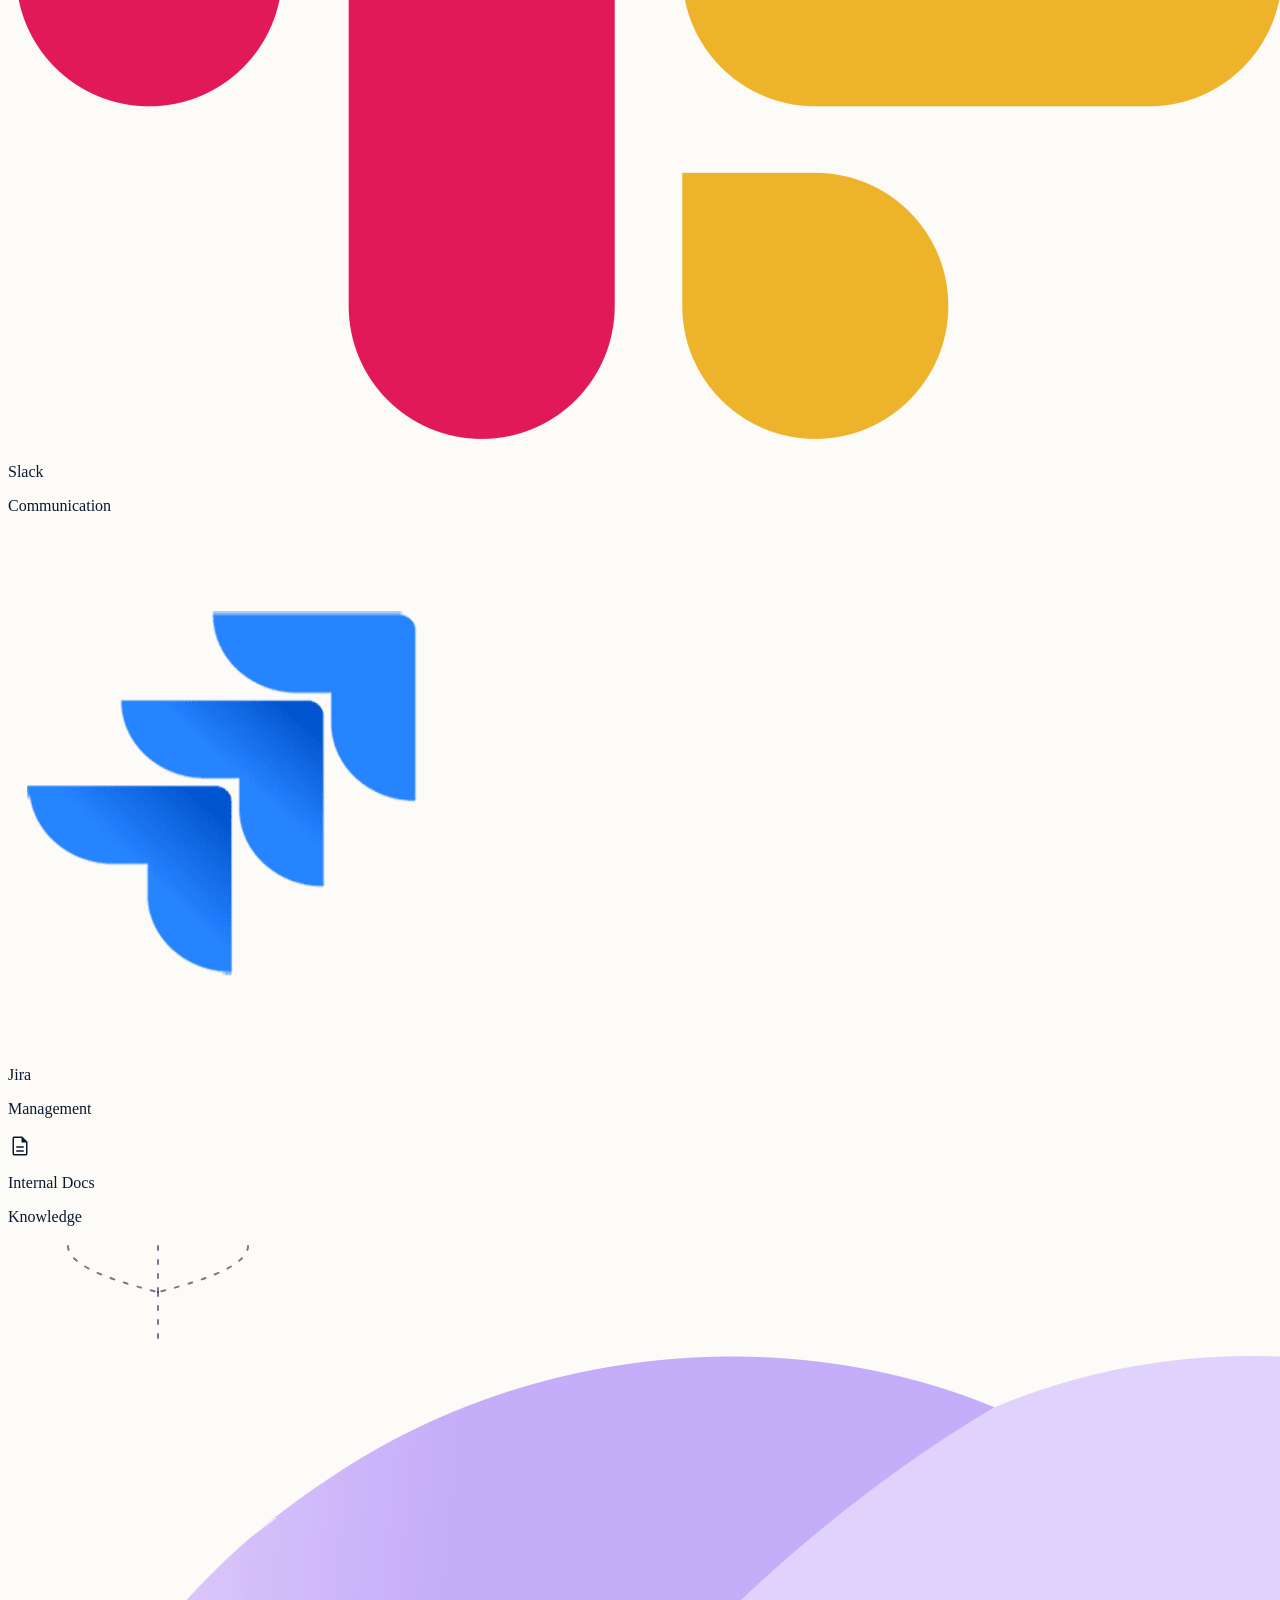
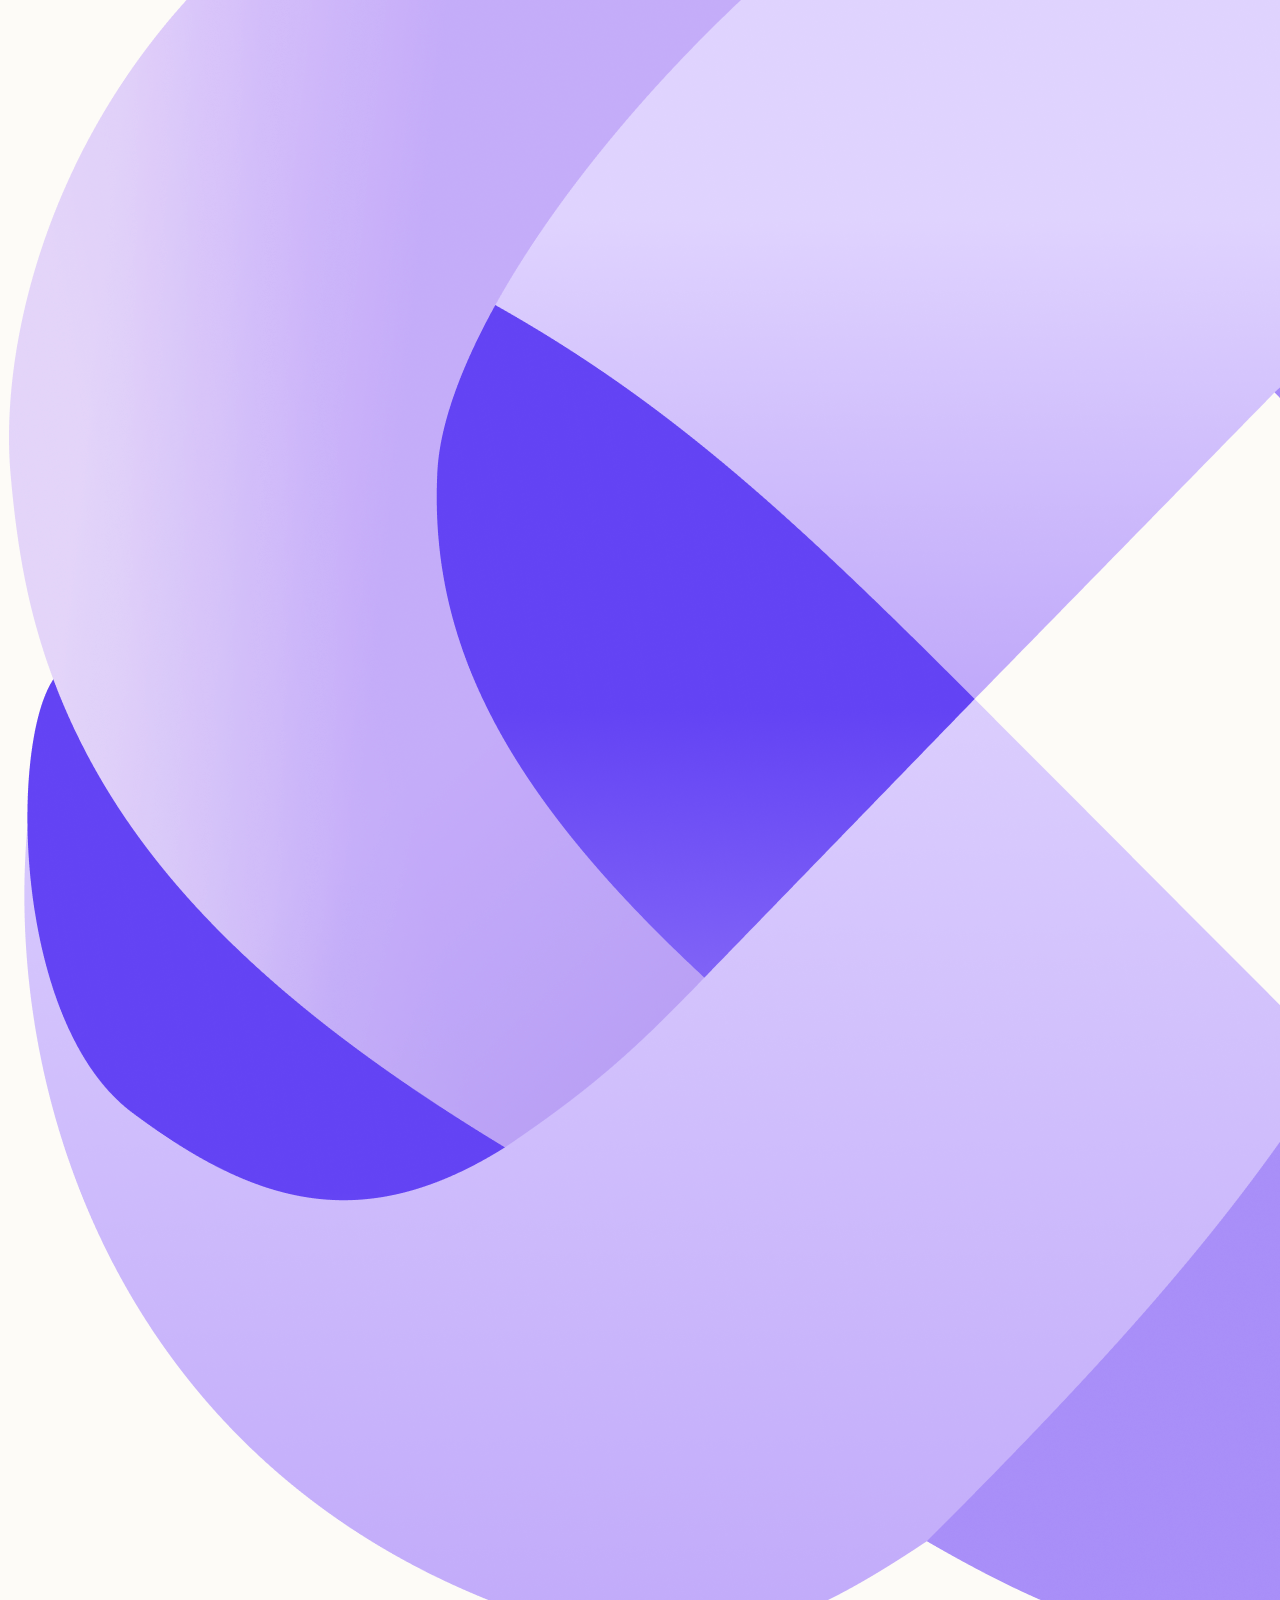
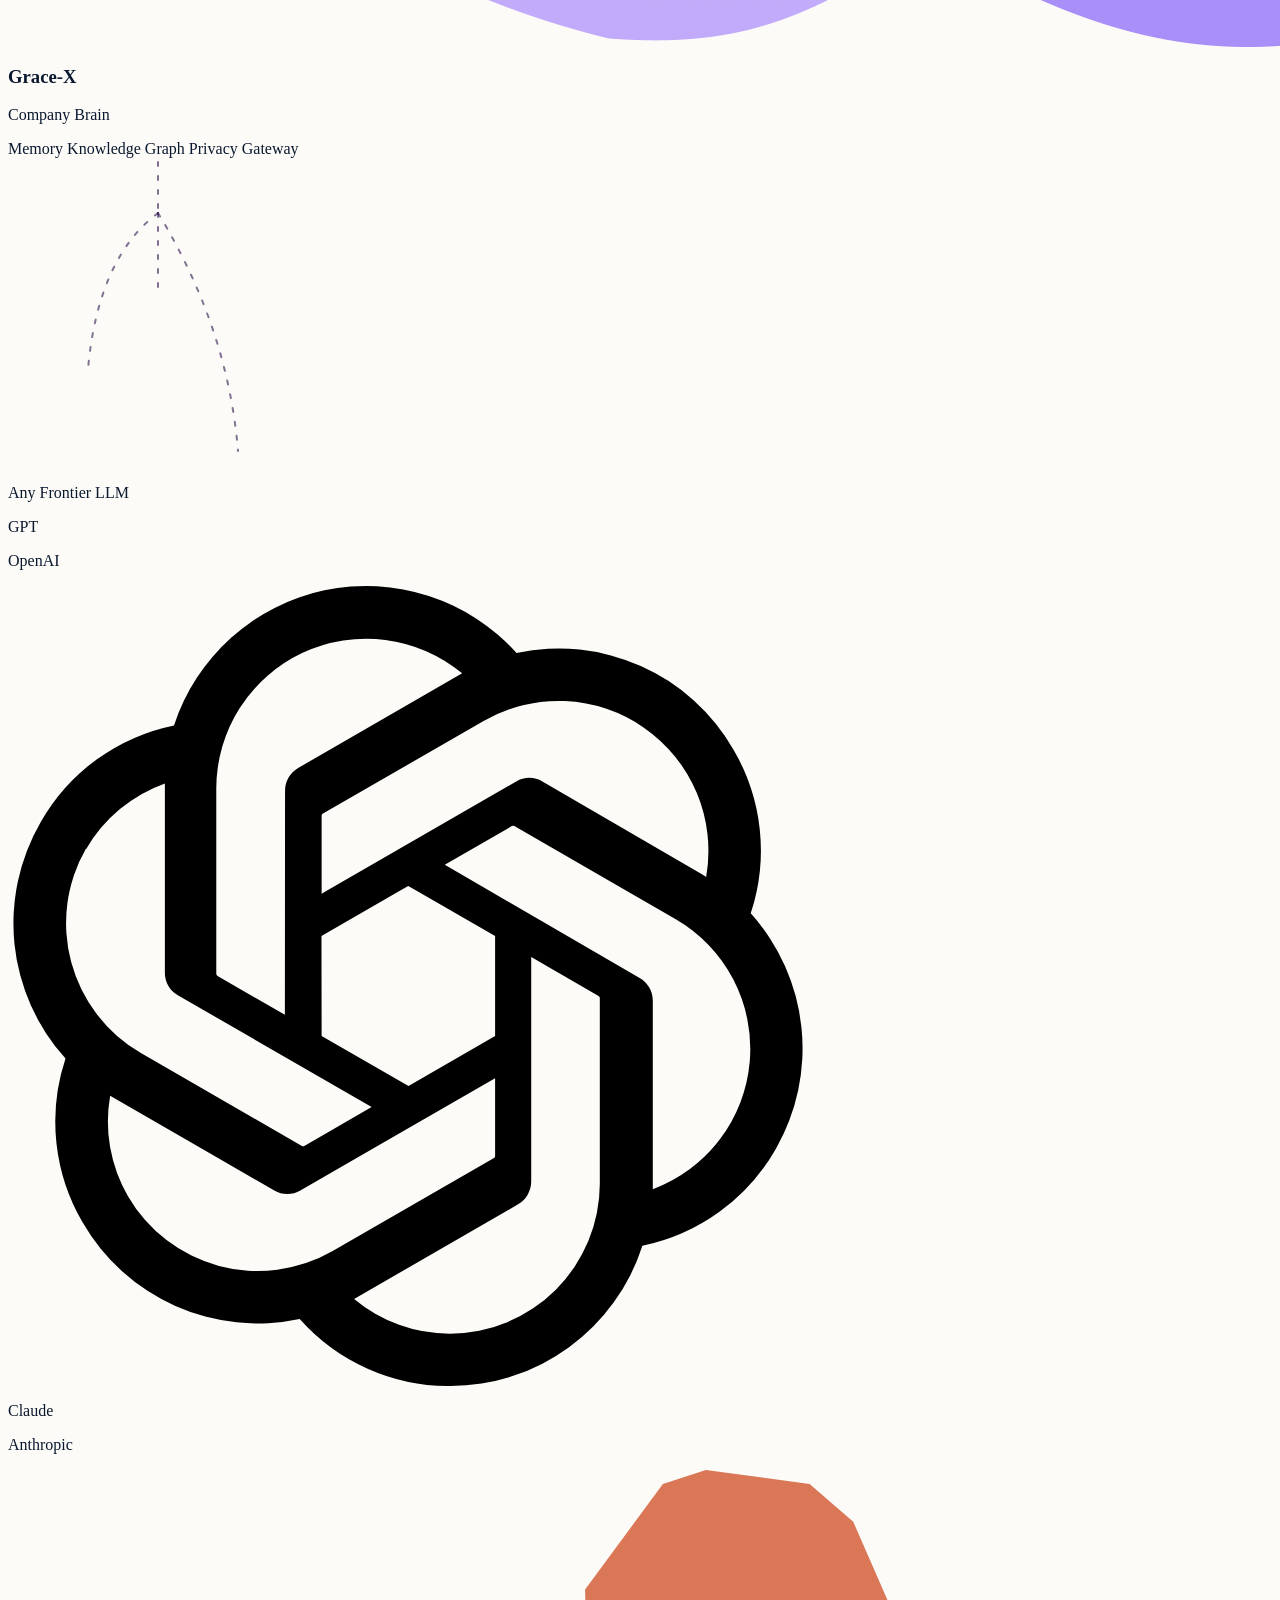
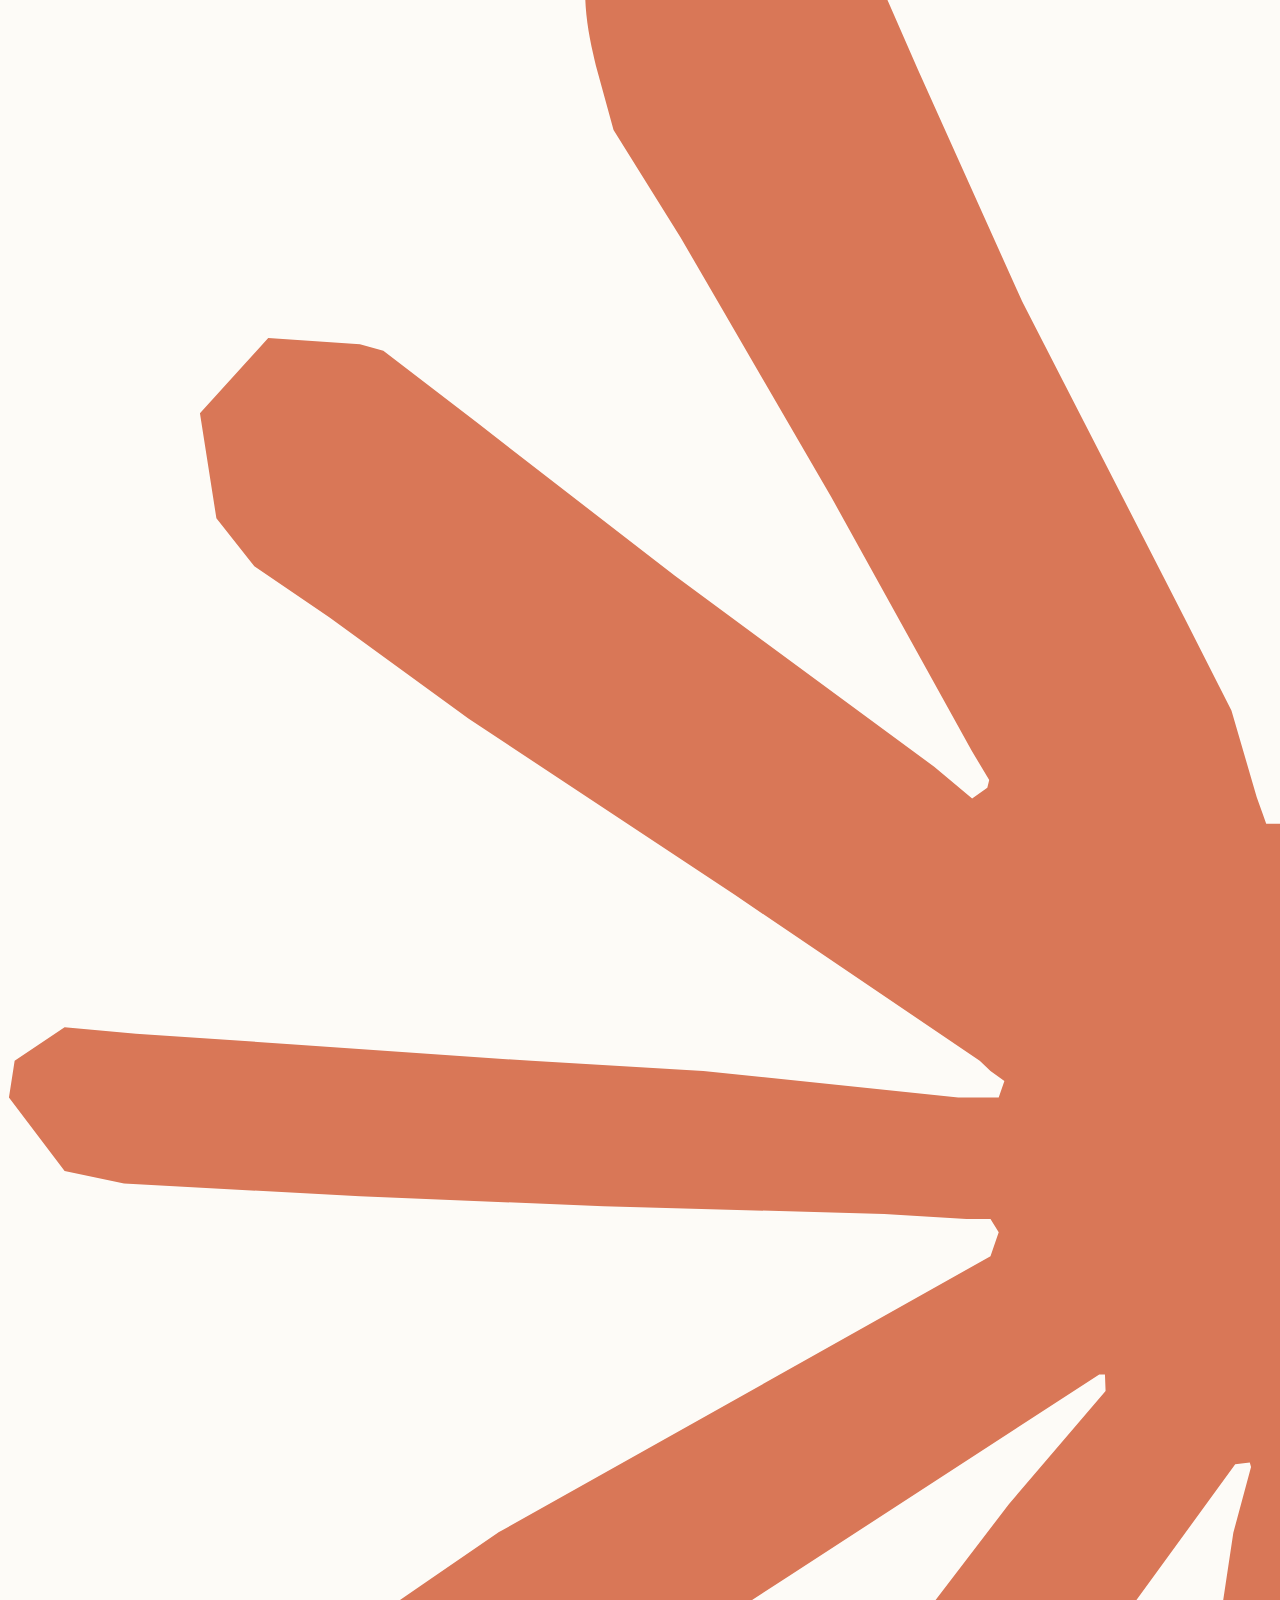
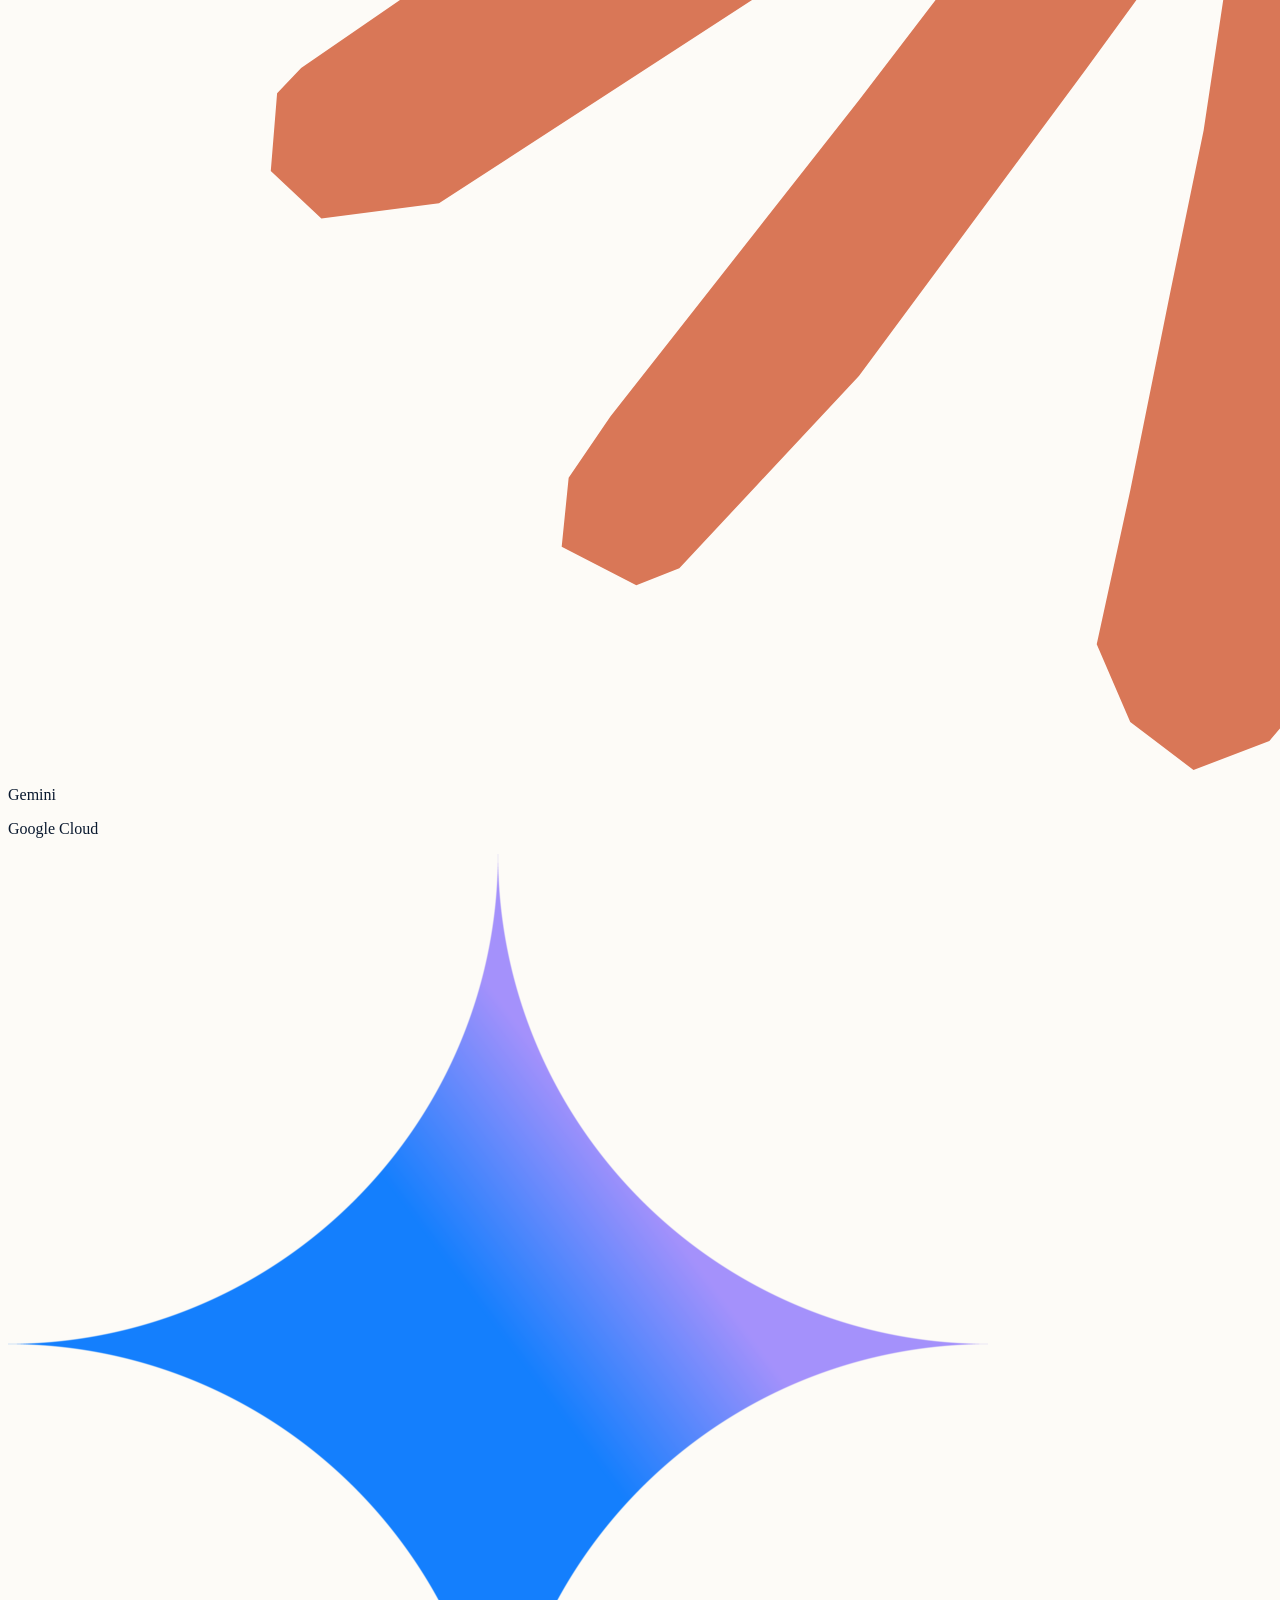
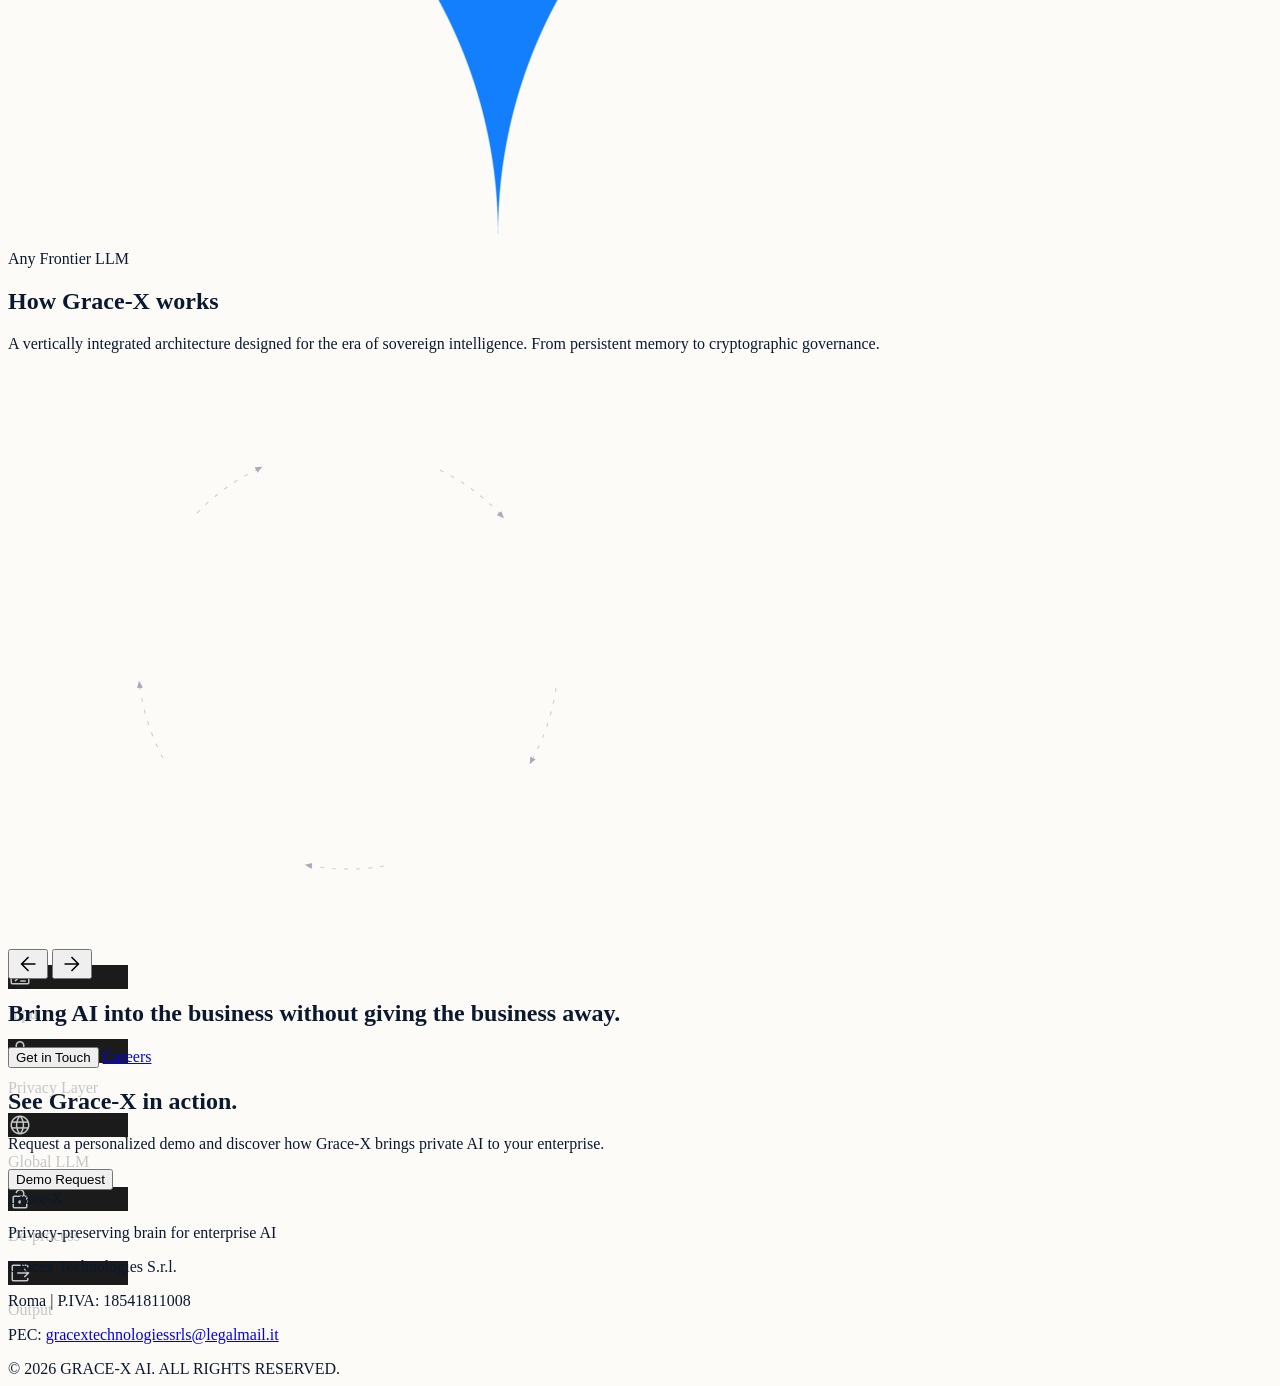
==== commit 4bd87e3e: "Aggiunta funzionalità Demo Request - Pulsante "Demo Request" (outline) nella navbar accanto a "Get i" ====
--- a/index.html
+++ b/index.html
@@ -1,566 +1,634 @@
-<html class="light" lang="en"><head>
-<meta charset="utf-8"/>
-<meta content="width=device-width, initial-scale=1.0" name="viewport"/>
-<title>GRACE-X | Private AI Infrastructure</title>
-<script src="https://cdn.tailwindcss.com?plugins=forms,container-queries"></script>
-<link rel="icon" type="image/png" href="logos/logo.png"/>
-<link href="https://fonts.googleapis.com/css2?family=Space+Grotesk:wght@400;500;600;700&amp;family=Inter:wght@400;500;600&amp;display=swap" rel="stylesheet"/>
-<link href="https://fonts.googleapis.com/css2?family=Material+Symbols+Outlined:wght,FILL@100..700,0..1&amp;display=swap" rel="stylesheet"/>
-<link rel="stylesheet" href="style.css"/>
-<script src="https://cdn.jsdelivr.net/npm/@emailjs/browser@4/dist/email.min.js"></script>
-<script id="tailwind-config">
-        tailwind.config = {
-            darkMode: "class",
-            theme: {
-                extend: {
-                    "colors": {
-                        "primary": "#051A49",
-                        "primary-vibrant": "#1E0040",
-                        "purple-vibrant": "#3B0764",
-                        "on-primary": "#FDFBF7",
-                        "background": "#FDFBF7",
-                        "surface": "#F5F2EA",
-                        "on-surface": "#0A192F",
-                        "on-surface-variant": "#44566C",
-                        "outline": "#D1D5DB",
-                        "outline-variant": "#E5E7EB",
-                        "primary-container": "#E0F2F1",
-                        "on-primary-container": "#004D40",
-                        "secondary": "#051A49",
-                        "tertiary": "#FBC02D",
-                        "surface-container": "#F5F2EA",
-                        "surface-container-low": "#FAF8F2",
-                        "surface-container-high": "#EBE8E0",
-                        "surface-container-highest": "#E1DED5",
-                        "surface-variant": "#E1DED5",
-                        "inverse-surface": "#051A49",
-                        "inverse-on-surface": "#FDFBF7",
-                        
-                        // Dark Theme Design System Integration
-                        "on-primary-fixed": "#001b3c",
-                        "surface-container-lowest": "#0d0e11",
-                        "primary-container-dark": "#1a365d",
-                        "on-surface-dark": "#e3e2e6",
-                        "secondary-dark": "#ffe083",
-                        "on-secondary-fixed": "#231b00",
-                        "on-secondary": "#3c2f00",
-                        "primary-fixed": "#d6e3ff",
-                        "error": "#ffb4ab",
-                        "on-primary-container-dark": "#86a0cd",
-                        "on-tertiary": "#00354a",
-                        "secondary-fixed": "#ffe083",
-                        "tertiary-container-dark": "#003a51",
-                        "surface-bright": "#38393c",
-                        "tertiary-fixed": "#c4e7ff",
-                        "on-error-container": "#ffdad6",
-                        "inverse-surface-dark": "#e3e2e6",
-                        "outline-dark": "#8e9099",
-                        "primary-dark": "#5B21B6",
-                        "background-dark": "#121316",
-                        "secondary-fixed-dim": "#eec200",
-                        "inverse-primary": "#455f88",
-                        "on-secondary-fixed-variant": "#574500",
-                        "secondary-container-dark": "#eec200",
-                        "surface-dim": "#121316",
-                        "on-surface-variant-dark": "#c4c6cf",
-                        "primary-fixed-dim": "#adc7f7",
-                        "surface-tint": "#adc7f7",
-                        "surface-container-highest-dark": "#343538",
-                        "surface-container-dark": "#1e2022",
-                        "tertiary-dark": "#7bd0ff",
-                        "on-primary-dark": "#133057",
-                        "surface-dark": "#121316",
-                        "error-container": "#93000a",
-                        "surface-variant-dark": "#343538",
-                        "on-secondary-container": "#645000",
-                        "inverse-on-surface-dark": "#2f3033",
-                        "on-error": "#690005",
-                        "surface-container-low-dark": "#1a1c1e",
-                        "on-tertiary-container": "#08aae4",
-                        "outline-variant-dark": "#43474e",
-                        "tertiary-fixed-dim": "#7bd0ff",
-                        "on-primary-fixed-variant": "#2d476f",
-                        "on-tertiary-fixed-variant": "#004c69",
-                        "on-tertiary-fixed": "#001e2c",
-                        "on-background-dark": "#e3e2e6",
-                        "surface-container-high-dark": "#292a2d"
-                    },
-                    "borderRadius": {
-                        "DEFAULT": "4px",
-                        "lg": "8px",
-                        "xl": "12px",
-                        "full": "9999px"
-                    },
-                    "spacing": {
-                        "block-gap": "32px",
-                        "unit": "4px",
-                        "container-padding": "32px",
-                        "section-gap": "96px",
-                        "gutter": "24px"
-                    },
-                    "fontFamily": {
-                        "headline-md": ["Space Grotesk"],
-                        "label-sm": ["Inter"],
-                        "headline-lg": ["Space Grotesk"],
-                        "body-lg": ["Inter"],
-                        "display-xl": ["Space Grotesk"],
-                        "body-md": ["Inter"]
-                    },
-                    "fontSize": {
-                        "headline-md": ["24px", {"lineHeight": "1.3", "letterSpacing": "0em", "fontWeight": "600"}],
-                        "label-sm": ["13px", {"lineHeight": "1", "letterSpacing": "0.05em", "fontWeight": "500"}],
-                        "headline-lg": ["32px", {"lineHeight": "1.2", "letterSpacing": "-0.01em", "fontWeight": "600"}],
-                        "body-lg": ["18px", {"lineHeight": "1.7", "letterSpacing": "0.01em", "fontWeight": "400"}],
-                        "display-xl": ["48px", {"lineHeight": "1.1", "letterSpacing": "-0.02em", "fontWeight": "700"}],
-                        "body-md": ["16px", {"lineHeight": "1.6", "letterSpacing": "0.01em", "fontWeight": "400"}]
-                    }
-                },
-            },
-        }
-    </script>
-</head>
-<body class="selection:text-on-primary selection:bg-primary-vibrant/20 dark:selection:bg-primary-dark/40">
-<!-- TopNavBar -->
-<header class="bg-background/80 dark:bg-background-dark/80 top-0 sticky backdrop-blur-md border-b border-primary/5 dark:border-outline-variant-dark/20 z-50">
-<div class="max-w-[1280px] mx-auto px-8 py-4 flex justify-between items-center">
-<div onclick="window.scrollTo({top:0,behavior:'smooth'})" class="font-headline-md text-2xl font-bold tracking-tighter text-primary-vibrant dark:text-primary-dark flex items-center cursor-pointer select-none">
-            <img src="logos/logo.png" alt="Grace-X" class="h-8 w-auto mr-2"/>
-            Grace-X
-        </div>
-<nav class="hidden md:flex gap-10 items-center">
-<a class="text-on-surface-variant dark:text-on-surface-variant-dark font-semibold text-sm tracking-wide hover:text-primary-vibrant dark:hover:text-primary-dark transition-colors duration-300" href="#platform-section" onclick="event.preventDefault();document.getElementById('platform-section').scrollIntoView({behavior:'smooth',block:'start'})">Platform</a>
-<a class="text-on-surface-variant dark:text-on-surface-variant-dark font-semibold text-sm tracking-wide hover:text-primary-vibrant dark:hover:text-primary-dark transition-colors duration-300" href="#gx-section" onclick="event.preventDefault();document.getElementById('gx-section').scrollIntoView({behavior:'smooth',block:'start'})">Technology</a>
-<a class="text-on-surface-variant dark:text-on-surface-variant-dark font-semibold text-sm tracking-wide hover:text-primary-vibrant dark:hover:text-primary-dark transition-colors duration-300" href="careers.html">Careers</a>
-<a class="text-on-surface-variant dark:text-on-surface-variant-dark font-semibold text-sm tracking-wide hover:text-primary-vibrant dark:hover:text-primary-dark transition-colors duration-300" href="#footer" onclick="event.preventDefault();document.getElementById('footer').scrollIntoView({behavior:'smooth',block:'start'})">Contact</a>
-</nav>
-<div class="flex items-center gap-3">
-<button onclick="toggleTheme()" id="theme-toggle-btn" class="p-2 rounded text-on-surface-variant dark:text-on-surface-variant-dark hover:text-primary-vibrant dark:hover:text-primary-dark hover:bg-primary/5 dark:hover:bg-white/5 transition-colors duration-300 cursor-pointer" aria-label="Toggle theme">
-<span class="material-symbols-outlined dark:hidden" style="font-size:20px">dark_mode</span>
-<span class="material-symbols-outlined hidden dark:block" style="font-size:20px">light_mode</span>
-</button>
-<button onclick="document.getElementById('cta-heading').scrollIntoView({behavior:'smooth',block:'center'})" class="bg-primary dark:bg-white text-on-primary dark:text-black px-6 py-2.5 rounded-lg font-semibold text-sm transition-all duration-300 hover:opacity-90 shadow-sm cursor-pointer">Get in Touch</button>
-</div>
-</div>
-</header>
-<main>
-<!-- Hero Section -->
-<section class="max-w-[1280px] mx-auto px-8 pt-20 pb-20">
-<div class="max-w-4xl">
-<h1 class="font-display-xl text-[48px] md:text-[64px] leading-[1.1] tracking-tight text-primary dark:text-on-background-dark mb-6 text-balance font-bold">
-                The privacy-preserving brain for enterprise AI.
-            </h1>
-<p class="font-body-lg text-lg md:text-xl text-on-surface-variant dark:text-on-surface-variant-dark max-w-2xl mb-10 leading-relaxed text-balance">
-                A human-like enterprise memory and knowledge graph platform enabling privacy-preserving AI interactions in regulated industries.
-            </p>
-<div class="flex flex-wrap gap-5">
-<button onclick="document.getElementById('cta-heading').scrollIntoView({behavior:'smooth',block:'center'})" class="bg-primary dark:bg-white text-on-primary dark:text-black px-10 py-4 rounded-lg font-bold text-sm tracking-wide transition-all hover:shadow-lg hover:-translate-y-0.5 cursor-pointer">
-                    Get in Touch
-                </button>
-</div>
-</div>
-</section>
-<!-- Problem Section -->
-<section class="max-w-[1280px] mx-auto px-8 py-20 border-t border-primary/5 dark:border-outline-variant-dark/10">
-<div class="grid grid-cols-1 md:grid-cols-12 gap-16">
-<div class="md:col-span-5">
-<h2 class="font-headline-lg text-3xl text-primary dark:text-on-background-dark leading-tight text-balance font-bold">
-                    AI is becoming the interface to everything
-                </h2>
-</div>
-<div class="md:col-span-7">
-<p class="font-body-lg text-lg text-on-surface-variant dark:text-on-surface-variant-dark mb-10 leading-relaxed max-w-[65ch]">
-                    But using it often means sending sensitive company data to third parties, or settling for weaker systems that teams do not want to use.
-                </p>
-<div class="grid grid-cols-1 sm:grid-cols-3 gap-12">
-<div>
-<div class="h-0.5 w-10 bg-primary-vibrant dark:bg-primary-dark mb-4"></div>
-<p class="text-sm font-medium text-on-surface dark:text-on-surface-dark leading-relaxed">Frontier models deliver performance, but expose data.</p>
-</div>
-<div>
-<div class="h-0.5 w-10 bg-primary-vibrant dark:bg-primary-dark mb-4"></div>
-<p class="text-sm font-medium text-on-surface dark:text-on-surface-dark leading-relaxed">Local models preserve control, but limit usability.</p>
-</div>
-<div>
-<div class="h-0.5 w-10 bg-primary-vibrant dark:bg-primary-dark mb-4"></div>
-<p class="text-sm font-medium text-on-surface dark:text-on-surface-dark leading-relaxed">Enterprises should not have to choose between intelligence and sovereignty.</p>
-</div>
-</div>
-</div>
-</div>
-</section>
-<!-- Solution Section -->
-<section class="bg-surface dark:bg-surface-container-dark py-20 relative overflow-hidden transition-colors">
-<div class="absolute inset-0 z-0 pointer-events-none opacity-20">
-<div class="absolute inset-0 blend-bg z-10"></div>
-<img alt="Sovereign AI Infrastructure Visualization" class="w-full h-full object-cover mask-radial grayscale contrast-125 dark:opacity-20" src="https://lh3.googleusercontent.com/aida/[base64]"/>
-</div>
-<div class="max-w-[1280px] mx-auto px-8 relative z-10">
-<div class="mb-12 max-w-3xl">
-<h2 class="font-display-xl text-[40px] md:text-[48px] text-primary dark:text-on-background-dark mb-6 leading-tight text-balance font-bold">
-                    Use AI on anything. Keep control of everything.
-                </h2>
-<p class="font-body-lg text-lg text-on-surface-variant dark:text-on-surface-variant-dark leading-relaxed max-w-[65ch]">
-                    Grace-X is the private memory and governance layer between your data and any AI model. It manages context, privacy, and control before the model ever sees the data.
-                </p>
-</div>
-<div class="grid grid-cols-1 md:grid-cols-3 gap-8">
-<div class="p-8 rounded-xl border border-primary/5 dark:border-outline-variant-dark/20 bg-background/90 dark:bg-surface-container-high-dark/90 backdrop-blur-md shadow-sm hover:shadow-md transition-all group">
-<span class="material-symbols-outlined text-primary-vibrant dark:text-primary-dark mb-6 text-3xl block transition-transform group-hover:-translate-y-1">memory</span>
-<h3 class="font-headline-md text-xl text-primary dark:text-on-surface-dark mb-4 font-bold">Persistent Memory</h3>
-<p class="font-body-md text-base text-on-surface-variant dark:text-on-surface-variant-dark leading-relaxed">A self-optimizing memory layer that evolves with your organization and gives AI durable context over time.</p>
-</div>
-<div class="p-8 rounded-xl border border-primary/5 dark:border-outline-variant-dark/20 bg-background/90 dark:bg-surface-container-high-dark/90 backdrop-blur-md shadow-sm hover:shadow-md transition-all group">
-<span class="material-symbols-outlined text-primary-vibrant dark:text-primary-dark mb-6 text-3xl block transition-transform group-hover:-translate-y-1">hub</span>
-<h3 class="font-headline-md text-xl text-primary dark:text-on-surface-dark mb-4 font-bold">Operational Context</h3>
-<p class="font-body-md text-base text-on-surface-variant dark:text-on-surface-variant-dark leading-relaxed">A structured knowledge graph connecting people, projects, clients, products, and documents so AI can reason on real business context.</p>
-</div>
-<div class="p-8 rounded-xl border border-primary/5 dark:border-outline-variant-dark/20 bg-background/90 dark:bg-surface-container-high-dark/90 backdrop-blur-md shadow-sm hover:shadow-md transition-all group">
-<span class="material-symbols-outlined text-primary-vibrant dark:text-primary-dark mb-6 text-3xl block transition-transform group-hover:-translate-y-1">privacy_tip</span>
-<h3 class="font-headline-md text-xl text-primary dark:text-on-surface-dark mb-4 font-bold">Privacy by Design</h3>
-<p class="font-body-md text-base text-on-surface-variant dark:text-on-surface-variant-dark leading-relaxed">Cryptographic governance and privacy infrastructure built from the ground up, across cloud or on-prem environments.</p>
-</div>
-</div>
-</div>
-</section>
-<!-- Infrastructure Section -->
-<section class="bg-surface-container-low dark:bg-surface-container-low-dark border-y border-primary/5 dark:border-outline-variant-dark/20 transition-colors">
-<div class="max-w-[1280px] mx-auto px-8 py-20">
-<div class="text-center max-w-3xl mx-auto mb-16">
-<h2 class="font-headline-lg text-3xl md:text-[32px] text-primary dark:text-on-background-dark mb-6 leading-tight font-bold">Built for the era of sovereign intelligence</h2>
-<p class="font-body-lg text-lg text-on-surface-variant dark:text-on-surface-variant-dark leading-relaxed">Grace-X is designed as vertically integrated AI infrastructure for enterprises that need interoperability, privacy, and control across models, clouds, and environments.</p>
-</div>
-<div class="grid grid-cols-1 md:grid-cols-3 gap-12">
-<div class="flex flex-col items-center text-center group">
-<div class="w-20 h-20 rounded-full bg-primary/5 dark:bg-surface-bright/20 flex items-center justify-center mb-8 transition-transform group-hover:scale-110">
-<span class="material-symbols-outlined text-primary-vibrant dark:text-primary-dark text-4xl">memory</span>
-</div>
-<h4 class="font-headline-md text-xl text-primary dark:text-on-surface-dark mb-8 max-w-[200px] leading-tight h-12 flex items-center justify-center font-bold">Persistent Memory Engine</h4>
-<div class="w-12 h-0.5 bg-primary-vibrant dark:bg-primary-dark mb-4"></div>
-<p class="text-[11px] tracking-[0.25em] font-bold text-on-surface-variant dark:text-on-surface-variant-dark uppercase">Pillar 01</p>
-</div>
-<div class="flex flex-col items-center text-center group">
-<div class="w-20 h-20 rounded-full bg-primary/5 dark:bg-surface-bright/20 flex items-center justify-center mb-8 transition-transform group-hover:scale-110">
-<span class="material-symbols-outlined text-primary-vibrant dark:text-primary-dark text-4xl">hub</span>
-</div>
-<h4 class="font-headline-md text-xl text-primary dark:text-on-surface-dark mb-8 max-w-[240px] leading-tight h-12 flex items-center justify-center font-bold">Enterprise Knowledge Graph</h4>
-<div class="w-12 h-0.5 bg-primary-vibrant dark:bg-primary-dark mb-4"></div>
-<p class="text-[11px] tracking-[0.25em] font-bold text-on-surface-variant dark:text-on-surface-variant-dark uppercase">Pillar 02</p>
-</div>
-<div class="flex flex-col items-center text-center group">
-<div class="w-20 h-20 rounded-full bg-primary/5 dark:bg-surface-bright/20 flex items-center justify-center mb-8 transition-transform group-hover:scale-110">
-<span class="material-symbols-outlined text-primary-vibrant dark:text-primary-dark text-4xl">enhanced_encryption</span>
-</div>
-<h4 class="font-headline-md text-xl text-primary dark:text-on-surface-dark mb-8 max-w-[260px] leading-tight h-12 flex items-center justify-center font-bold">Advanced Cryptographic Infrastructure</h4>
-<div class="w-12 h-0.5 bg-primary-vibrant dark:bg-primary-dark mb-4"></div>
-<p class="text-[11px] tracking-[0.25em] font-bold text-on-surface-variant dark:text-on-surface-variant-dark uppercase">Pillar 03</p>
-</div>
-</div>
-</div>
-</section>
-<!-- Enterprise Superintelligence Section -->
-<section id="platform-section" class="bg-background dark:bg-background-dark overflow-hidden transition-colors">
-<div class="max-w-[1280px] mx-auto px-8 py-20 relative">
-<div class="absolute top-1/2 left-1/2 -translate-x-1/2 -translate-y-1/2 w-[800px] h-[600px] bg-primary/5 dark:bg-primary-container-dark/10 rounded-full blur-[120px] pointer-events-none opacity-40"></div>
-<div class="mb-16 max-w-4xl relative z-10">
-<h2 class="font-display-xl text-[40px] md:text-[48px] mb-6 text-primary dark:text-on-background-dark leading-tight text-balance font-bold">
-                    Enterprise Superintelligence <span class="text-primary-vibrant dark:text-primary-dark">Unlocked</span>
-</h2>
-<p class="font-body-lg text-lg text-on-surface-variant dark:text-on-surface-variant-dark leading-relaxed max-w-[65ch]">
-                    Grace-X turns your company's data into a private, persistent memory — and routes it to whichever frontier LLM you need for maximum intelligence.
-                </p>
-</div>
-<div class="relative max-w-6xl mx-auto py-8">
-<!-- Connection Lines SVG Layer -->
-<svg class="hidden lg:block absolute inset-0 w-full h-full pointer-events-none z-20" fill="none" viewBox="0 0 1200 600" preserveAspectRatio="none" xmlns="http://www.w3.org/2000/svg">
-<path class="stroke-primary/10 dark:stroke-white/10" d="M320 160 C450 160, 450 300, 500 300" stroke-width="1.5"></path>
-<path class="stroke-primary/10 dark:stroke-white/10" d="M320 300 H500" stroke-width="1.5"></path>
-<path class="stroke-primary/10 dark:stroke-white/10" d="M320 440 C450 440, 450 300, 500 300" stroke-width="1.5"></path>
-<path class="stroke-primary/10 dark:stroke-white/10" d="M700 300 C750 300, 750 160, 880 160" stroke-width="1.5"></path>
-<path class="stroke-primary/10 dark:stroke-white/10" d="M700 300 H880" stroke-width="1.5"></path>
-<path class="stroke-primary/10 dark:stroke-white/10" d="M700 300 C750 300, 750 440, 880 440" stroke-width="1.5"></path>
-<!-- Animated data flow: sources → Grace-X -->
-<path class="infra-flow-path" d="M320 160 C450 160, 450 300, 500 300" style="animation-delay:0s;"/>
-<path class="infra-flow-path" d="M320 300 H500" style="animation-delay:-0.67s;"/>
-<path class="infra-flow-path" d="M320 440 C450 440, 450 300, 500 300" style="animation-delay:-1.34s;"/>
-<!-- Sequential sweep: Grace-X → LLMs -->
-<path class="infra-llm-path" d="M700 300 C750 300, 750 160, 880 160" style="animation-delay:0s;"/>
-<path class="infra-llm-path" d="M700 300 H880" style="animation-delay:3s;"/>
-<path class="infra-llm-path" d="M700 300 C750 300, 750 440, 880 440" style="animation-delay:6s;"/>
-</svg>
-<div class="flex flex-col lg:flex-row items-center justify-between gap-4 lg:gap-12 relative z-10">
-<!-- Left: Company Data -->
-<div class="w-full lg:w-72 space-y-4">
-<p class="text-[11px] tracking-[0.3em] text-on-surface-variant dark:text-on-surface-variant-dark uppercase mb-6 text-center font-bold">Your Company Data</p>
-<div class="relative bg-white/80 dark:bg-surface-container-high-dark/80 backdrop-blur-md border border-primary/10 dark:border-outline-variant-dark/20 rounded-xl p-4 flex items-center gap-4 shadow-sm transition-transform hover:-translate-y-1">
-<span class="infra-activity-dot" style="animation-delay:0s;"></span>
-<div class="w-9 h-9 flex items-center justify-center rounded-lg bg-primary/5 dark:bg-primary-dark/20">
-<img src="logos/slack_logo.png" alt="Slack" class="w-5 h-5 object-contain"/>
-</div>
-<div>
-<p class="text-sm font-bold text-primary dark:text-on-surface-dark">Slack</p>
-<p class="text-[10px] text-on-surface-variant dark:text-on-surface-variant-dark font-medium uppercase tracking-wider">Communication</p>
-</div>
-</div>
-<div class="relative bg-white/80 dark:bg-surface-container-high-dark/80 backdrop-blur-md border border-primary/10 dark:border-outline-variant-dark/20 rounded-xl p-4 flex items-center gap-4 shadow-sm transition-transform hover:-translate-y-1">
-<span class="infra-activity-dot" style="animation-delay:-0.6s;"></span>
-<div class="w-9 h-9 flex items-center justify-center rounded-lg bg-primary/5 dark:bg-primary-dark/20">
-<img src="logos/Jira_logo.png" alt="Jira" class="w-5 h-5 object-contain"/>
-</div>
-<div>
-<p class="text-sm font-bold text-primary dark:text-on-surface-dark">Jira</p>
-<p class="text-[10px] text-on-surface-variant dark:text-on-surface-variant-dark font-medium uppercase tracking-wider">Management</p>
-</div>
-</div>
-<div class="relative bg-white/80 dark:bg-surface-container-high-dark/80 backdrop-blur-md border border-primary/10 dark:border-outline-variant-dark/20 rounded-xl p-4 flex items-center gap-4 shadow-sm transition-transform hover:-translate-y-1">
-<span class="infra-activity-dot" style="animation-delay:-1.2s;"></span>
-<div class="w-9 h-9 flex items-center justify-center rounded-lg bg-primary/5 dark:bg-primary-dark/20">
-<span class="material-symbols-outlined text-primary-vibrant dark:text-primary-dark text-lg">description</span>
-</div>
-<div>
-<p class="text-sm font-bold text-primary dark:text-on-surface-dark">Internal Docs</p>
-<p class="text-[10px] text-on-surface-variant dark:text-on-surface-variant-dark font-medium uppercase tracking-wider">Knowledge</p>
-</div>
-</div>
-</div>
-<!-- Mobile-only connector: Sources → Brain -->
-<div class="block lg:hidden w-full flex justify-center">
-  <svg viewBox="0 0 300 114" fill="none" xmlns="http://www.w3.org/2000/svg" class="w-full max-w-sm" style="height:114px">
-    <path d="M60 4 Q60 28 150 50" class="stroke-primary/10 dark:stroke-white/10" stroke-width="1.5"/>
-    <path d="M150 4 L150 50" class="stroke-primary/10 dark:stroke-white/10" stroke-width="1.5"/>
-    <path d="M240 4 Q240 28 150 50" class="stroke-primary/10 dark:stroke-white/10" stroke-width="1.5"/>
-    <path d="M150 50 L150 102" class="stroke-primary/10 dark:stroke-white/10" stroke-width="1.5"/>
-    <path d="M60 4 Q60 28 150 50" class="infra-flow-path" style="animation-delay:0s;"/>
-    <path d="M150 4 L150 50" class="infra-flow-path" style="animation-delay:-0.8s;"/>
-    <path d="M240 4 Q240 28 150 50" class="infra-flow-path" style="animation-delay:-1.6s;"/>
-    <path d="M150 50 L150 102" class="infra-flow-path" style="animation-delay:-0.4s;"/>
-    <path d="M144 96 L150 106 L156 96" fill="none" class="stroke-primary/30 dark:stroke-white/30" stroke-width="1.5" stroke-linecap="round" stroke-linejoin="round"/>
-  </svg>
-</div>
-<!-- Center: GraceX Brain -->
-<div class="w-full lg:w-[460px]">
-<div class="bg-white dark:bg-surface-container-highest-dark border border-primary/10 dark:border-outline-variant-dark/20 rounded-[40px] p-10 shadow-[0_32px_64px_-16px_rgba(5,26,73,0.12)] dark:shadow-[0_32px_64px_-16px_rgba(0,0,0,0.4)] text-center relative overflow-hidden transition-all hover:shadow-[0_48px_80px_-24px_rgba(5,26,73,0.15)]">
-<div class="absolute top-0 left-0 w-full h-1.5 bg-gradient-to-r from-transparent via-primary-vibrant/30 dark:via-primary-dark/30 to-transparent"></div>
-<div class="w-20 h-20 mx-auto mb-8 flex items-center justify-center bg-background dark:bg-surface-dark rounded-3xl shadow-sm border border-primary/10 dark:border-outline-variant-dark/20 overflow-hidden">
-<img alt="Grace-X Logo" class="w-12 h-12 object-contain" src="logos/logo.png"/>
-</div>
-<h3 class="font-headline-md text-2xl text-primary dark:text-on-background-dark font-bold mb-2">Grace-X</h3>
-<p class="text-[10px] text-white font-bold tracking-[0.3em] uppercase mb-10 inline-block px-3 py-1 rounded-full bg-black dark:bg-white dark:text-black">Company Brain</p>
-<div class="flex flex-wrap justify-center gap-2">
-<span class="px-4 py-1.5 bg-primary/5 dark:bg-surface-bright/20 border border-primary/10 dark:border-outline-variant-dark/20 rounded-full text-[11px] font-bold text-primary dark:text-on-surface-dark">Memory</span>
-<span class="px-4 py-1.5 bg-primary/5 dark:bg-surface-bright/20 border border-primary/10 dark:border-outline-variant-dark/20 rounded-full text-[11px] font-bold text-primary dark:text-on-surface-dark">Knowledge Graph</span>
-<span class="px-4 py-1.5 bg-primary/5 dark:bg-surface-bright/20 border border-primary/10 dark:border-outline-variant-dark/20 rounded-full text-[11px] font-bold text-primary dark:text-on-surface-dark">Privacy Gateway</span>
-</div>
-</div>
-</div>
-<!-- Mobile-only connector: Brain → LLMs -->
-<div class="block lg:hidden w-full flex justify-center relative z-20">
-  <svg viewBox="0 0 300 310" fill="none" xmlns="http://www.w3.org/2000/svg" class="w-full max-w-sm" style="height:310px">
-    <path d="M150 4 L150 55" class="stroke-primary/10 dark:stroke-white/10" stroke-width="1.5"/>
-    <path d="M150 55 L150 129" class="stroke-primary/10 dark:stroke-white/10" stroke-width="1.5"/>
-    <path d="M150 55 Q90 100 80 211" class="stroke-primary/10 dark:stroke-white/10" stroke-width="1.5"/>
-    <path d="M150 55 Q220 170 230 293" class="stroke-primary/10 dark:stroke-white/10" stroke-width="1.5"/>
-    <path d="M150 4 L150 55" class="infra-flow-path" style="animation-delay:0s;"/>
-    <path d="M150 55 L150 129" class="infra-flow-path" style="animation-delay:-0.5s;"/>
-    <path d="M150 55 Q90 100 80 211" class="infra-flow-path" style="animation-delay:-1.0s;"/>
-    <path d="M150 55 Q220 170 230 293" class="infra-flow-path" style="animation-delay:-1.5s;"/>
-    <path d="M144 123 L150 133 L156 123" fill="none" class="stroke-primary/30 dark:stroke-white/30" stroke-width="1.5" stroke-linecap="round" stroke-linejoin="round"/>
-    <path d="M74 205 L80 215 L86 205" fill="none" class="stroke-primary/30 dark:stroke-white/30" stroke-width="1.5" stroke-linecap="round" stroke-linejoin="round"/>
-    <path d="M224 287 L230 297 L236 287" fill="none" class="stroke-primary/30 dark:stroke-white/30" stroke-width="1.5" stroke-linecap="round" stroke-linejoin="round"/>
-  </svg>
-</div>
-<!-- Right: LLMs -->
-<div class="w-full lg:w-72 space-y-4 mt-[-230px] lg:mt-0 relative z-10">
-<p class="hidden lg:block text-[11px] tracking-[0.3em] text-on-surface-variant dark:text-on-surface-variant-dark uppercase mb-6 text-center font-bold">Any Frontier LLM</p>
-<div class="bg-white/80 dark:bg-surface-container-high-dark/80 backdrop-blur-md border border-primary/10 dark:border-outline-variant-dark/20 rounded-xl p-4 flex items-center justify-between shadow-sm transition-transform hover:-translate-y-1">
-<div>
-<p class="text-sm font-bold text-primary dark:text-on-surface-dark">GPT</p>
-<p class="text-[10px] text-on-surface-variant dark:text-on-surface-variant-dark font-medium uppercase tracking-wider">OpenAI</p>
-</div>
-<img src="logos/openai_logo.svg" alt="OpenAI" class="w-5 h-5 object-contain"/>
-</div>
-<div class="bg-white/80 dark:bg-surface-container-high-dark/80 backdrop-blur-md border border-primary/10 dark:border-outline-variant-dark/20 rounded-xl p-4 flex items-center justify-between shadow-sm transition-transform hover:-translate-y-1">
-<div>
-<p class="text-sm font-bold text-primary dark:text-on-surface-dark">Claude</p>
-<p class="text-[10px] text-on-surface-variant dark:text-on-surface-variant-dark font-medium uppercase tracking-wider">Anthropic</p>
-</div>
-<img src="logos/claude_logo.svg" alt="Claude" class="w-5 h-5 object-contain"/>
-</div>
-<div class="bg-white/80 dark:bg-surface-container-high-dark/80 backdrop-blur-md border border-primary/10 dark:border-outline-variant-dark/20 rounded-xl p-4 flex items-center justify-between shadow-sm transition-transform hover:-translate-y-1">
-<div>
-<p class="text-sm font-bold text-primary dark:text-on-surface-dark">Gemini</p>
-<p class="text-[10px] text-on-surface-variant dark:text-on-surface-variant-dark font-medium uppercase tracking-wider">Google Cloud</p>
-</div>
-<img src="logos/gemini_logo.webp" alt="Gemini" class="w-5 h-5 object-contain"/>
-</div>
-<p class="block lg:hidden text-[11px] tracking-[0.3em] text-on-surface-variant dark:text-on-surface-variant-dark uppercase mt-2 text-center font-bold">Any Frontier LLM</p>
-</div>
-</div>
-</div>
-</div>
-</section>
-<!-- How Grace-X Works Section -->
-<section id="gx-section" class="max-w-[1280px] mx-auto px-8 py-20 overflow-hidden border-t border-primary/5 dark:border-outline-variant-dark/10">
-<div class="text-start mb-16 max-w-4xl">
-<h2 class="font-display-xl text-[40px] md:text-[48px] text-primary dark:text-on-background-dark mb-6 leading-tight text-balance font-bold">
-                How <span class="text-primary-vibrant dark:text-primary-dark">Grace-X</span> works
-            </h2>
-<p class="font-body-lg text-lg text-on-surface-variant dark:text-on-surface-variant-dark max-w-2xl leading-relaxed">
-                A vertically integrated architecture designed for the era of sovereign intelligence. From persistent memory to cryptographic governance.
-            </p>
-</div>
-<!-- Circular Wheel -->
-<div id="gx-wrap" class="relative mx-auto select-none" style="height:580px;max-width:680px;">
-<svg class="absolute inset-0 w-full h-full pointer-events-none" viewBox="0 0 680 580" preserveAspectRatio="xMidYMid meet">
-<defs>
-<marker id="gx-ah" markerWidth="7" markerHeight="7" refX="0" refY="3.5" orient="auto">
-<path d="M0,1 L6,3.5 L0,6Z" fill="rgba(5,26,73,0.35)"/>
-</marker>
-<marker id="gx-ah-dark" markerWidth="7" markerHeight="7" refX="0" refY="3.5" orient="auto">
-<path d="M0,1 L6,3.5 L0,6Z" fill="rgba(255,255,255,0.3)"/>
-</marker>
-</defs>
-<circle cx="340" cy="290" r="210" fill="none" stroke="rgba(255,255,255,0.04)" stroke-width="1" stroke-dasharray="3 8"/>
-<path class="gx-arrow-path" d="M189,144 A210,210,0,0,1,248,101" marker-end="url(#gx-ah)" style="animation-delay:0s;"/>
-<path class="gx-arrow-path" d="M155,389 A210,210,0,0,1,132,319" marker-end="url(#gx-ah)" style="animation-delay:-0.8s;"/>
-<path class="gx-arrow-path" d="M376,497 A210,210,0,0,1,304,497" marker-end="url(#gx-ah)" style="animation-delay:-1.6s;"/>
-<path class="gx-arrow-path" d="M548,319 A210,210,0,0,1,525,389" marker-end="url(#gx-ah)" style="animation-delay:-2.4s;"/>
-<path class="gx-arrow-path" d="M432,101 A210,210,0,0,1,491,144" marker-end="url(#gx-ah)" style="animation-delay:-3.2s;"/>
-</svg>
-<div class="absolute inset-0 flex items-center justify-center pointer-events-none">
-<div id="gx-info" class="text-center" style="max-width:185px;transition:opacity 0.3s ease;">
-<p id="gx-c-num" class="font-label-sm text-[10px] tracking-[0.2em] uppercase mb-3" style="color:#7C3AED;"></p>
-<p id="gx-c-title" class="font-headline-md text-headline-md text-primary dark:text-on-surface-dark mb-3"></p>
-<p id="gx-c-flow" class="font-label-sm text-[10px] uppercase tracking-widest mb-3 text-on-surface-variant dark:text-on-surface-variant-dark"></p>
-<p id="gx-c-desc" class="text-on-surface-variant dark:text-on-surface-variant-dark" style="font-size:13px;line-height:1.65;font-family:'Inter',sans-serif;"></p>
-</div>
-</div>
-<div id="gx-n0" class="gx-node absolute" onclick="gxGoTo(0)" style="left:50%;top:50%;width:120px;cursor:pointer;">
-<div class="flex flex-col items-center text-center" style="gap:10px;">
-<div class="gx-circle w-16 h-16 rounded-full border flex items-center justify-center" style="border-color:rgba(255,255,255,0.1);background:#1c1b1b;transition:border-color .75s,background .75s,box-shadow .75s;">
-<span class="gx-icon material-symbols-outlined text-2xl" style="color:#c4c7c8;transition:color .75s;">terminal</span>
-</div>
-<p class="gx-label font-label-sm text-[10px] uppercase tracking-widest whitespace-nowrap" style="color:#c4c7c8;transition:color .75s;">Input</p>
-</div>
-</div>
-<div id="gx-n1" class="gx-node absolute" onclick="gxGoTo(1)" style="left:50%;top:50%;width:120px;cursor:pointer;">
-<div class="flex flex-col items-center text-center" style="gap:10px;">
-<div class="gx-circle w-16 h-16 rounded-full border flex items-center justify-center" style="border-color:rgba(255,255,255,0.1);background:#1c1b1b;transition:border-color .75s,background .75s,box-shadow .75s;">
-<span class="gx-icon material-symbols-outlined text-2xl" style="color:#c4c7c8;transition:color .75s;">lock</span>
-</div>
-<p class="gx-label font-label-sm text-[10px] uppercase tracking-widest whitespace-nowrap" style="color:#c4c7c8;transition:color .75s;">Privacy Layer</p>
-</div>
-</div>
-<div id="gx-n2" class="gx-node absolute" onclick="gxGoTo(2)" style="left:50%;top:50%;width:120px;cursor:pointer;">
-<div class="flex flex-col items-center text-center" style="gap:10px;">
-<div class="gx-circle w-16 h-16 rounded-full border flex items-center justify-center" style="border-color:rgba(255,255,255,0.1);background:#1c1b1b;transition:border-color .75s,background .75s,box-shadow .75s;">
-<span class="gx-icon material-symbols-outlined text-2xl" style="color:#c4c7c8;transition:color .75s;">language</span>
-</div>
-<p class="gx-label font-label-sm text-[10px] uppercase tracking-widest whitespace-nowrap" style="color:#c4c7c8;transition:color .75s;">Global LLM</p>
-</div>
-</div>
-<div id="gx-n3" class="gx-node absolute" onclick="gxGoTo(3)" style="left:50%;top:50%;width:120px;cursor:pointer;">
-<div class="flex flex-col items-center text-center" style="gap:10px;">
-<div class="gx-circle w-16 h-16 rounded-full border flex items-center justify-center" style="border-color:rgba(255,255,255,0.1);background:#1c1b1b;transition:border-color .75s,background .75s,box-shadow .75s;">
-<span class="gx-icon material-symbols-outlined text-2xl" style="color:#c4c7c8;transition:color .75s;">lock_open</span>
-</div>
-<p class="gx-label font-label-sm text-[10px] uppercase tracking-widest whitespace-nowrap" style="color:#c4c7c8;transition:color .75s;">De-process</p>
-</div>
-</div>
-<div id="gx-n4" class="gx-node absolute" onclick="gxGoTo(4)" style="left:50%;top:50%;width:120px;cursor:pointer;">
-<div class="flex flex-col items-center text-center" style="gap:10px;">
-<div class="gx-circle w-16 h-16 rounded-full border flex items-center justify-center" style="border-color:rgba(255,255,255,0.1);background:#1c1b1b;transition:border-color .75s,background .75s,box-shadow .75s;">
-<span class="gx-icon material-symbols-outlined text-2xl" style="color:#c4c7c8;transition:color .75s;">output</span>
-</div>
-<p class="gx-label font-label-sm text-[10px] uppercase tracking-widest whitespace-nowrap" style="color:#c4c7c8;transition:color .75s;">Output</p>
-</div>
-</div>
-</div>
-<div class="flex items-center justify-center gap-4 mt-8">
-<button onclick="gxPrev()" class="w-10 h-10 flex items-center justify-center border border-primary/10 dark:border-white/10 rounded-lg text-on-surface-variant dark:text-on-surface-variant-dark hover:text-primary dark:hover:text-on-surface-dark hover:border-primary/20 dark:hover:border-white/20 transition-all duration-300">
-<span class="material-symbols-outlined text-xl">arrow_back</span>
-</button>
-<button onclick="gxNext()" class="w-10 h-10 flex items-center justify-center border border-primary/10 dark:border-white/10 rounded-lg text-on-surface-variant dark:text-on-surface-variant-dark hover:text-primary dark:hover:text-on-surface-dark hover:border-primary/20 dark:hover:border-white/20 transition-all duration-300">
-<span class="material-symbols-outlined text-xl">arrow_forward</span>
-</button>
-</div>
-</section>
-<!-- Final CTA -->
-<section class="max-w-[1280px] mx-auto px-8 py-20 text-center border-t border-primary/5 dark:border-outline-variant-dark/10">
-<h2 id="cta-heading" class="font-display-xl text-[40px] md:text-[48px] text-primary dark:text-on-background-dark mb-10 leading-tight text-balance font-bold">
-            Bring AI into the business without giving the business away.
-        </h2>
-<div id="cta-btn-area" class="flex justify-center gap-4">
-  <button onclick="expandCtaForm()" class="bg-primary dark:bg-white text-on-primary dark:text-black px-12 py-5 rounded-lg font-bold text-sm tracking-wide hover:opacity-90 transition-all hover:shadow-xl hover:-translate-y-1 cursor-pointer">
-    Get in Touch
-  </button>
-  <a href="careers.html" class="border border-primary/30 dark:border-white/20 text-primary dark:text-on-background-dark px-12 py-5 rounded-lg font-bold text-sm tracking-wide hover:border-primary dark:hover:border-white/50 hover:bg-primary/5 dark:hover:bg-white/5 transition-all hover:-translate-y-1 cursor-pointer">
-    Careers
-  </a>
-</div>
-<div id="cta-form-container">
-  <div class="max-w-lg mx-auto pt-10 text-left">
-    <form id="contact-form" class="space-y-4" onsubmit="handleContactSubmit(event)">
-      <div class="grid grid-cols-2 gap-4">
-        <div>
-          <label class="block text-[11px] font-semibold uppercase tracking-[0.12em] text-on-surface-variant dark:text-on-surface-variant-dark mb-1.5">First name</label>
-          <input type="text" name="nome" required placeholder="John"
-                 class="w-full px-3 py-2.5 text-sm rounded border border-outline-variant dark:border-white/10 bg-white dark:bg-white/5 text-primary dark:text-on-surface-dark placeholder-on-surface-variant/40 focus:outline-none focus:border-primary-vibrant dark:focus:border-primary-dark transition-colors">
-        </div>
-        <div>
-          <label class="block text-[11px] font-semibold uppercase tracking-[0.12em] text-on-surface-variant dark:text-on-surface-variant-dark mb-1.5">Last name</label>
-          <input type="text" name="cognome" required placeholder="Smith"
-                 class="w-full px-3 py-2.5 text-sm rounded border border-outline-variant dark:border-white/10 bg-white dark:bg-white/5 text-primary dark:text-on-surface-dark placeholder-on-surface-variant/40 focus:outline-none focus:border-primary-vibrant dark:focus:border-primary-dark transition-colors">
-        </div>
-      </div>
-      <div>
-        <label class="block text-[11px] font-semibold uppercase tracking-[0.12em] text-on-surface-variant dark:text-on-surface-variant-dark mb-1.5">Email</label>
-        <input type="email" name="email" required placeholder="john@company.com"
-               class="w-full px-3 py-2.5 text-sm rounded border border-outline-variant dark:border-white/10 bg-white dark:bg-white/5 text-primary dark:text-on-surface-dark placeholder-on-surface-variant/40 focus:outline-none focus:border-primary-vibrant dark:focus:border-primary-dark transition-colors">
-      </div>
-      <div>
-        <label class="block text-[11px] font-semibold uppercase tracking-[0.12em] text-on-surface-variant dark:text-on-surface-variant-dark mb-1.5">Message</label>
-        <textarea name="messaggio" rows="4" required placeholder="How can we help you?"
-                  class="w-full px-3 py-2.5 text-sm rounded border border-outline-variant dark:border-white/10 bg-white dark:bg-white/5 text-primary dark:text-on-surface-dark placeholder-on-surface-variant/40 focus:outline-none focus:border-primary-vibrant dark:focus:border-primary-dark transition-colors resize-none"></textarea>
-      </div>
-      <button type="submit" class="w-full bg-primary-vibrant dark:bg-primary-dark text-white py-3 rounded font-semibold text-sm tracking-wide hover:opacity-90 transition-all cursor-pointer">
-        Send message
-      </button>
-      <button type="button" onclick="collapseCtaForm()" class="w-full py-3 rounded font-semibold text-sm tracking-wide border border-outline dark:border-white/10 text-on-surface-variant dark:text-on-surface-variant-dark hover:border-primary dark:hover:border-white/30 hover:text-primary dark:hover:text-on-surface-dark transition-all cursor-pointer mt-1">
-        Cancel
-      </button>
-    </form>
-    <p id="contact-error" class="hidden text-center text-sm text-red-500 mt-2">
-      Something went wrong. Please try again or reach us at <a href="mailto:luca.lustri@grace-x.ai" class="underline">luca.lustri@grace-x.ai</a>.
-    </p>
-    <div id="contact-success" class="hidden text-center py-8">
-      <p class="text-3xl mb-3">✓</p>
-      <p class="font-bold text-primary dark:text-on-surface-dark" style="font-family:'Space Grotesk',sans-serif">Message sent!</p>
-      <p class="text-sm text-on-surface-variant dark:text-on-surface-variant-dark mt-1">We'll be in touch shortly.</p>
-    </div>
-  </div>
-</div>
-</section>
-</main>
-<!-- Footer -->
-<footer id="footer" class="bg-surface-container dark:bg-surface-container-dark border-t border-primary/5 dark:border-outline-variant-dark/20 transition-colors">
-<div class="max-w-[1280px] mx-auto px-8 py-10">
-<div class="flex flex-col md:flex-row justify-between items-start mb-8 gap-12">
-<div class="max-w-md">
-<div class="font-headline-md text-2xl font-bold tracking-tighter text-primary-vibrant dark:text-primary-dark mb-4">
-                    Grace-X
-                </div>
-<p class="text-xs font-bold text-on-surface-variant dark:text-on-surface-variant-dark tracking-[0.15em] uppercase mb-4">Privacy-preserving brain for enterprise AI</p>
-</div>
-<div class="flex flex-col gap-1 md:text-right">
-<p class="text-sm font-semibold text-on-surface-variant dark:text-on-surface-variant-dark opacity-70">Gracex Technologies S.r.l.</p>
-<p class="text-xs text-on-surface-variant dark:text-on-surface-variant-dark opacity-70">Roma | P.IVA: 18541811008</p>
-<p class="text-xs text-on-surface-variant dark:text-on-surface-variant-dark opacity-70">PEC: <a href="mailto:gracextechnologiessrls@legalmail.it" class="hover:text-primary dark:hover:text-on-surface-dark transition-colors">gracextechnologiessrls@legalmail.it</a></p>
-</div>
-</div>
-<div class="pt-6 border-t border-primary/10 dark:border-outline-variant-dark/20 flex flex-col md:flex-row justify-between items-center gap-6">
-<span class="text-[10px] font-bold text-on-surface-variant dark:text-on-surface-variant-dark uppercase tracking-[0.2em] opacity-60">© 2026 GRACE-X AI. ALL RIGHTS RESERVED.</span>
-</div>
-</div>
-</footer>
-<script src="main.js"></script>
+<html class="light" lang="en"><head>
+<meta charset="utf-8"/>
+<meta content="width=device-width, initial-scale=1.0" name="viewport"/>
+<title>GRACE-X | Private AI Infrastructure</title>
+<meta name="description" content="Grace-X is the privacy-preserving AI memory and knowledge graph for enterprises. Use GPT-4, Claude, or Gemini without exposing sensitive company data."/>
+<meta property="og:type" content="website"/>
+<meta property="og:url" content="https://grace-x.ai/"/>
+<meta property="og:title" content="Grace-X — Private AI Infrastructure"/>
+<meta property="og:description" content="Grace-X is the privacy-preserving AI memory and knowledge graph for enterprises. Use any frontier LLM without exposing sensitive company data."/>
+<meta property="og:image" content="https://grace-x.ai/screen.png"/>
+<meta name="twitter:card" content="summary_large_image"/>
+<meta name="twitter:title" content="Grace-X — Private AI Infrastructure"/>
+<meta name="twitter:description" content="Privacy-preserving AI memory and knowledge graph for enterprises."/>
+<meta name="twitter:image" content="https://grace-x.ai/screen.png"/>
+<link rel="canonical" href="https://grace-x.ai/"/>
+<script src="https://cdn.tailwindcss.com?plugins=forms,container-queries"></script>
+<link rel="icon" type="image/png" href="logos/logo.png"/>
+<link href="https://fonts.googleapis.com/css2?family=Space+Grotesk:wght@400;500;600;700&amp;family=Inter:wght@400;500;600&amp;display=swap" rel="stylesheet"/>
+<link href="https://fonts.googleapis.com/css2?family=Material+Symbols+Outlined:wght,FILL@100..700,0..1&amp;display=swap" rel="stylesheet"/>
+<link rel="stylesheet" href="style.css"/>
+<script src="https://cdn.jsdelivr.net/npm/@emailjs/browser@4/dist/email.min.js"></script>
+<script id="tailwind-config">
+        tailwind.config = {
+            darkMode: "class",
+            theme: {
+                extend: {
+                    "colors": {
+                        "primary": "#051A49",
+                        "primary-vibrant": "#1E0040",
+                        "purple-vibrant": "#3B0764",
+                        "on-primary": "#FDFBF7",
+                        "background": "#FDFBF7",
+                        "surface": "#F5F2EA",
+                        "on-surface": "#0A192F",
+                        "on-surface-variant": "#44566C",
+                        "outline": "#D1D5DB",
+                        "outline-variant": "#E5E7EB",
+                        "primary-container": "#E0F2F1",
+                        "on-primary-container": "#004D40",
+                        "secondary": "#051A49",
+                        "tertiary": "#FBC02D",
+                        "surface-container": "#F5F2EA",
+                        "surface-container-low": "#FAF8F2",
+                        "surface-container-high": "#EBE8E0",
+                        "surface-container-highest": "#E1DED5",
+                        "surface-variant": "#E1DED5",
+                        "inverse-surface": "#051A49",
+                        "inverse-on-surface": "#FDFBF7",
+                        
+                        // Dark Theme Design System Integration
+                        "on-primary-fixed": "#001b3c",
+                        "surface-container-lowest": "#0d0e11",
+                        "primary-container-dark": "#1a365d",
+                        "on-surface-dark": "#e3e2e6",
+                        "secondary-dark": "#ffe083",
+                        "on-secondary-fixed": "#231b00",
+                        "on-secondary": "#3c2f00",
+                        "primary-fixed": "#d6e3ff",
+                        "error": "#ffb4ab",
+                        "on-primary-container-dark": "#86a0cd",
+                        "on-tertiary": "#00354a",
+                        "secondary-fixed": "#ffe083",
+                        "tertiary-container-dark": "#003a51",
+                        "surface-bright": "#38393c",
+                        "tertiary-fixed": "#c4e7ff",
+                        "on-error-container": "#ffdad6",
+                        "inverse-surface-dark": "#e3e2e6",
+                        "outline-dark": "#8e9099",
+                        "primary-dark": "#5B21B6",
+                        "background-dark": "#121316",
+                        "secondary-fixed-dim": "#eec200",
+                        "inverse-primary": "#455f88",
+                        "on-secondary-fixed-variant": "#574500",
+                        "secondary-container-dark": "#eec200",
+                        "surface-dim": "#121316",
+                        "on-surface-variant-dark": "#c4c6cf",
+                        "primary-fixed-dim": "#adc7f7",
+                        "surface-tint": "#adc7f7",
+                        "surface-container-highest-dark": "#343538",
+                        "surface-container-dark": "#1e2022",
+                        "tertiary-dark": "#7bd0ff",
+                        "on-primary-dark": "#133057",
+                        "surface-dark": "#121316",
+                        "error-container": "#93000a",
+                        "surface-variant-dark": "#343538",
+                        "on-secondary-container": "#645000",
+                        "inverse-on-surface-dark": "#2f3033",
+                        "on-error": "#690005",
+                        "surface-container-low-dark": "#1a1c1e",
+                        "on-tertiary-container": "#08aae4",
+                        "outline-variant-dark": "#43474e",
+                        "tertiary-fixed-dim": "#7bd0ff",
+                        "on-primary-fixed-variant": "#2d476f",
+                        "on-tertiary-fixed-variant": "#004c69",
+                        "on-tertiary-fixed": "#001e2c",
+                        "on-background-dark": "#e3e2e6",
+                        "surface-container-high-dark": "#292a2d"
+                    },
+                    "borderRadius": {
+                        "DEFAULT": "4px",
+                        "lg": "8px",
+                        "xl": "12px",
+                        "full": "9999px"
+                    },
+                    "spacing": {
+                        "block-gap": "32px",
+                        "unit": "4px",
+                        "container-padding": "32px",
+                        "section-gap": "96px",
+                        "gutter": "24px"
+                    },
+                    "fontFamily": {
+                        "headline-md": ["Space Grotesk"],
+                        "label-sm": ["Inter"],
+                        "headline-lg": ["Space Grotesk"],
+                        "body-lg": ["Inter"],
+                        "display-xl": ["Space Grotesk"],
+                        "body-md": ["Inter"]
+                    },
+                    "fontSize": {
+                        "headline-md": ["24px", {"lineHeight": "1.3", "letterSpacing": "0em", "fontWeight": "600"}],
+                        "label-sm": ["13px", {"lineHeight": "1", "letterSpacing": "0.05em", "fontWeight": "500"}],
+                        "headline-lg": ["32px", {"lineHeight": "1.2", "letterSpacing": "-0.01em", "fontWeight": "600"}],
+                        "body-lg": ["18px", {"lineHeight": "1.7", "letterSpacing": "0.01em", "fontWeight": "400"}],
+                        "display-xl": ["48px", {"lineHeight": "1.1", "letterSpacing": "-0.02em", "fontWeight": "700"}],
+                        "body-md": ["16px", {"lineHeight": "1.6", "letterSpacing": "0.01em", "fontWeight": "400"}]
+                    }
+                },
+            },
+        }
+    </script>
+</head>
+<body class="selection:text-on-primary selection:bg-primary-vibrant/20 dark:selection:bg-primary-dark/40">
+<!-- TopNavBar -->
+<header class="bg-background/80 dark:bg-background-dark/80 top-0 sticky backdrop-blur-md border-b border-primary/5 dark:border-outline-variant-dark/20 z-50">
+<div class="max-w-[1280px] mx-auto px-8 py-4 flex justify-between items-center">
+<div onclick="window.scrollTo({top:0,behavior:'smooth'})" class="font-headline-md text-2xl font-bold tracking-tighter text-primary-vibrant dark:text-white flex items-center cursor-pointer select-none">
+            <img src="logos/logo.png" alt="Grace-X" class="h-8 w-auto mr-2"/>
+            Grace-X
+        </div>
+<nav class="hidden md:flex gap-10 items-center">
+<a class="text-on-surface-variant dark:text-on-surface-variant-dark font-semibold text-sm tracking-wide hover:text-primary-vibrant dark:hover:text-primary-dark transition-colors duration-300" href="#platform-section" onclick="event.preventDefault();document.getElementById('platform-section').scrollIntoView({behavior:'smooth',block:'start'})">Platform</a>
+<a class="text-on-surface-variant dark:text-on-surface-variant-dark font-semibold text-sm tracking-wide hover:text-primary-vibrant dark:hover:text-primary-dark transition-colors duration-300" href="#gx-section" onclick="event.preventDefault();document.getElementById('gx-section').scrollIntoView({behavior:'smooth',block:'start'})">Technology</a>
+<a class="text-on-surface-variant dark:text-on-surface-variant-dark font-semibold text-sm tracking-wide hover:text-primary-vibrant dark:hover:text-primary-dark transition-colors duration-300" href="careers.html">Careers</a>
+<a class="text-on-surface-variant dark:text-on-surface-variant-dark font-semibold text-sm tracking-wide hover:text-primary-vibrant dark:hover:text-primary-dark transition-colors duration-300" href="#footer" onclick="event.preventDefault();document.getElementById('footer').scrollIntoView({behavior:'smooth',block:'start'})">Contact</a>
+</nav>
+<div class="flex items-center gap-2 md:gap-3">
+<button onclick="toggleTheme()" id="theme-toggle-btn" class="p-2 rounded text-on-surface-variant dark:text-on-surface-variant-dark hover:text-primary-vibrant dark:hover:text-primary-dark hover:bg-primary/5 dark:hover:bg-white/5 transition-colors duration-300 cursor-pointer" aria-label="Toggle theme">
+<span class="material-symbols-outlined dark:hidden" style="font-size:20px">dark_mode</span>
+<span class="material-symbols-outlined hidden dark:block" style="font-size:20px">light_mode</span>
+</button>
+<button onclick="document.getElementById('demo-heading').scrollIntoView({behavior:'smooth',block:'center'})" class="border border-primary/30 dark:border-white/20 text-primary dark:text-on-background-dark px-4 md:px-6 py-2.5 rounded-lg font-semibold text-sm hover:border-primary dark:hover:border-white/50 hover:bg-primary/5 dark:hover:bg-white/5 transition-all duration-300 cursor-pointer">Demo Request</button>
+<button onclick="document.getElementById('cta-heading').scrollIntoView({behavior:'smooth',block:'center'})" class="bg-primary dark:bg-white text-on-primary dark:text-black px-4 md:px-6 py-2.5 rounded-lg font-semibold text-sm transition-all duration-300 hover:opacity-90 shadow-sm cursor-pointer">Get in Touch</button>
+</div>
+</div>
+</header>
+<main>
+<!-- Hero Section -->
+<section class="max-w-[1280px] mx-auto px-8 pt-20 pb-20">
+<div class="max-w-4xl">
+<h1 class="font-display-xl text-[48px] md:text-[64px] leading-[1.1] tracking-tight text-primary dark:text-on-background-dark mb-6 text-balance font-bold">
+                The privacy-preserving brain for enterprise AI.
+            </h1>
+<p class="font-body-lg text-lg md:text-xl text-on-surface-variant dark:text-on-surface-variant-dark max-w-2xl mb-10 leading-relaxed text-balance">
+                A human-like enterprise memory and knowledge graph platform enabling privacy-preserving AI interactions in regulated industries.
+            </p>
+<div class="flex flex-wrap gap-5">
+<button onclick="document.getElementById('cta-heading').scrollIntoView({behavior:'smooth',block:'center'})" class="bg-primary dark:bg-white text-on-primary dark:text-black px-10 py-4 rounded-lg font-bold text-sm tracking-wide transition-all hover:shadow-lg hover:-translate-y-0.5 cursor-pointer">
+                    Get in Touch
+                </button>
+</div>
+</div>
+</section>
+<!-- Problem Section -->
+<section class="max-w-[1280px] mx-auto px-8 py-20 border-t border-primary/5 dark:border-outline-variant-dark/10">
+<div class="grid grid-cols-1 md:grid-cols-12 gap-16">
+<div class="md:col-span-5">
+<h2 class="font-headline-lg text-3xl text-primary dark:text-on-background-dark leading-tight text-balance font-bold">
+                    AI is becoming the interface to everything
+                </h2>
+</div>
+<div class="md:col-span-7">
+<p class="font-body-lg text-lg text-on-surface-variant dark:text-on-surface-variant-dark mb-10 leading-relaxed max-w-[65ch]">
+                    But using it often means sending sensitive company data to third parties, or settling for weaker systems that teams do not want to use.
+                </p>
+<div class="grid grid-cols-1 sm:grid-cols-3 gap-12">
+<div>
+<div class="h-0.5 w-10 bg-primary-vibrant dark:bg-primary-dark mb-4"></div>
+<p class="text-sm font-medium text-on-surface dark:text-on-surface-dark leading-relaxed">Frontier models deliver performance, but expose data.</p>
+</div>
+<div>
+<div class="h-0.5 w-10 bg-primary-vibrant dark:bg-primary-dark mb-4"></div>
+<p class="text-sm font-medium text-on-surface dark:text-on-surface-dark leading-relaxed">Local models preserve control, but limit usability.</p>
+</div>
+<div>
+<div class="h-0.5 w-10 bg-primary-vibrant dark:bg-primary-dark mb-4"></div>
+<p class="text-sm font-medium text-on-surface dark:text-on-surface-dark leading-relaxed">Enterprises should not have to choose between intelligence and sovereignty.</p>
+</div>
+</div>
+</div>
+</div>
+</section>
+<!-- Solution Section -->
+<section class="bg-surface dark:bg-surface-container-dark py-20 relative overflow-hidden transition-colors">
+<div class="absolute inset-0 z-0 pointer-events-none opacity-20">
+<div class="absolute inset-0 blend-bg z-10"></div>
+<img alt="Sovereign AI Infrastructure Visualization" class="w-full h-full object-cover mask-radial grayscale contrast-125 dark:opacity-20" src="https://lh3.googleusercontent.com/aida/[base64]"/>
+</div>
+<div class="max-w-[1280px] mx-auto px-8 relative z-10">
+<div class="mb-12 max-w-3xl">
+<h2 class="font-display-xl text-[40px] md:text-[48px] text-primary dark:text-on-background-dark mb-6 leading-tight text-balance font-bold">
+                    Use AI on anything. Keep control of everything.
+                </h2>
+<p class="font-body-lg text-lg text-on-surface-variant dark:text-on-surface-variant-dark leading-relaxed max-w-[65ch]">
+                    Grace-X is the private memory and governance layer between your data and any AI model. It manages context, privacy, and control before the model ever sees the data.
+                </p>
+</div>
+<div class="grid grid-cols-1 md:grid-cols-3 gap-8">
+<div class="p-8 rounded-xl border border-primary/5 dark:border-outline-variant-dark/20 bg-background/90 dark:bg-surface-container-high-dark/90 backdrop-blur-md shadow-sm hover:shadow-md transition-all group">
+<span class="material-symbols-outlined text-primary-vibrant dark:text-primary-dark mb-6 text-3xl block transition-transform group-hover:-translate-y-1">memory</span>
+<h3 class="font-headline-md text-xl text-primary dark:text-on-surface-dark mb-4 font-bold">Persistent Memory</h3>
+<p class="font-body-md text-base text-on-surface-variant dark:text-on-surface-variant-dark leading-relaxed">A self-optimizing memory layer that evolves with your organization and gives AI durable context over time.</p>
+</div>
+<div class="p-8 rounded-xl border border-primary/5 dark:border-outline-variant-dark/20 bg-background/90 dark:bg-surface-container-high-dark/90 backdrop-blur-md shadow-sm hover:shadow-md transition-all group">
+<span class="material-symbols-outlined text-primary-vibrant dark:text-primary-dark mb-6 text-3xl block transition-transform group-hover:-translate-y-1">hub</span>
+<h3 class="font-headline-md text-xl text-primary dark:text-on-surface-dark mb-4 font-bold">Operational Context</h3>
+<p class="font-body-md text-base text-on-surface-variant dark:text-on-surface-variant-dark leading-relaxed">A structured knowledge graph connecting people, projects, clients, products, and documents so AI can reason on real business context.</p>
+</div>
+<div class="p-8 rounded-xl border border-primary/5 dark:border-outline-variant-dark/20 bg-background/90 dark:bg-surface-container-high-dark/90 backdrop-blur-md shadow-sm hover:shadow-md transition-all group">
+<span class="material-symbols-outlined text-primary-vibrant dark:text-primary-dark mb-6 text-3xl block transition-transform group-hover:-translate-y-1">privacy_tip</span>
+<h3 class="font-headline-md text-xl text-primary dark:text-on-surface-dark mb-4 font-bold">Privacy by Design</h3>
+<p class="font-body-md text-base text-on-surface-variant dark:text-on-surface-variant-dark leading-relaxed">Cryptographic governance and privacy infrastructure built from the ground up, across cloud or on-prem environments.</p>
+</div>
+</div>
+</div>
+</section>
+<!-- Infrastructure Section -->
+<section class="bg-surface-container-low dark:bg-surface-container-low-dark border-y border-primary/5 dark:border-outline-variant-dark/20 transition-colors">
+<div class="max-w-[1280px] mx-auto px-8 py-20">
+<div class="text-center max-w-3xl mx-auto mb-16">
+<h2 class="font-headline-lg text-3xl md:text-[32px] text-primary dark:text-on-background-dark mb-6 leading-tight font-bold">Built for the era of sovereign intelligence</h2>
+<p class="font-body-lg text-lg text-on-surface-variant dark:text-on-surface-variant-dark leading-relaxed">Grace-X is designed as vertically integrated AI infrastructure for enterprises that need interoperability, privacy, and control across models, clouds, and environments.</p>
+</div>
+<div class="grid grid-cols-1 md:grid-cols-3 gap-12">
+<div class="flex flex-col items-center text-center group">
+<div class="w-20 h-20 rounded-full bg-primary/5 dark:bg-surface-bright/20 flex items-center justify-center mb-8 transition-transform group-hover:scale-110">
+<span class="material-symbols-outlined text-primary-vibrant dark:text-primary-dark text-4xl">memory</span>
+</div>
+<h4 class="font-headline-md text-xl text-primary dark:text-on-surface-dark mb-8 max-w-[200px] leading-tight h-12 flex items-center justify-center font-bold">Persistent Memory Engine</h4>
+<div class="w-12 h-0.5 bg-primary-vibrant dark:bg-primary-dark mb-4"></div>
+<p class="text-[11px] tracking-[0.25em] font-bold text-on-surface-variant dark:text-on-surface-variant-dark uppercase">Pillar 01</p>
+</div>
+<div class="flex flex-col items-center text-center group">
+<div class="w-20 h-20 rounded-full bg-primary/5 dark:bg-surface-bright/20 flex items-center justify-center mb-8 transition-transform group-hover:scale-110">
+<span class="material-symbols-outlined text-primary-vibrant dark:text-primary-dark text-4xl">hub</span>
+</div>
+<h4 class="font-headline-md text-xl text-primary dark:text-on-surface-dark mb-8 max-w-[240px] leading-tight h-12 flex items-center justify-center font-bold">Enterprise Knowledge Graph</h4>
+<div class="w-12 h-0.5 bg-primary-vibrant dark:bg-primary-dark mb-4"></div>
+<p class="text-[11px] tracking-[0.25em] font-bold text-on-surface-variant dark:text-on-surface-variant-dark uppercase">Pillar 02</p>
+</div>
+<div class="flex flex-col items-center text-center group">
+<div class="w-20 h-20 rounded-full bg-primary/5 dark:bg-surface-bright/20 flex items-center justify-center mb-8 transition-transform group-hover:scale-110">
+<span class="material-symbols-outlined text-primary-vibrant dark:text-primary-dark text-4xl">enhanced_encryption</span>
+</div>
+<h4 class="font-headline-md text-xl text-primary dark:text-on-surface-dark mb-8 max-w-[260px] leading-tight h-12 flex items-center justify-center font-bold">Advanced Cryptographic Infrastructure</h4>
+<div class="w-12 h-0.5 bg-primary-vibrant dark:bg-primary-dark mb-4"></div>
+<p class="text-[11px] tracking-[0.25em] font-bold text-on-surface-variant dark:text-on-surface-variant-dark uppercase">Pillar 03</p>
+</div>
+</div>
+</div>
+</section>
+<!-- Enterprise Superintelligence Section -->
+<section id="platform-section" class="bg-background dark:bg-background-dark overflow-hidden transition-colors">
+<div class="max-w-[1280px] mx-auto px-8 py-20 relative">
+<div class="absolute top-1/2 left-1/2 -translate-x-1/2 -translate-y-1/2 w-[800px] h-[600px] bg-primary/5 dark:bg-primary-container-dark/10 rounded-full blur-[120px] pointer-events-none opacity-40"></div>
+<div class="mb-16 max-w-4xl relative z-10">
+<h2 class="font-display-xl text-[40px] md:text-[48px] mb-6 text-primary dark:text-on-background-dark leading-tight text-balance font-bold">
+                    Enterprise Superintelligence <span class="text-primary-vibrant dark:text-primary-dark">Unlocked</span>
+</h2>
+<p class="font-body-lg text-lg text-on-surface-variant dark:text-on-surface-variant-dark leading-relaxed max-w-[65ch]">
+                    Grace-X turns your company's data into a private, persistent memory — and routes it to whichever frontier LLM you need for maximum intelligence.
+                </p>
+</div>
+<div class="relative max-w-6xl mx-auto py-8">
+<!-- Connection Lines SVG Layer -->
+<svg class="hidden lg:block absolute inset-0 w-full h-full pointer-events-none z-20" fill="none" viewBox="0 0 1200 600" preserveAspectRatio="none" xmlns="http://www.w3.org/2000/svg">
+<path class="stroke-primary/10 dark:stroke-white/10" d="M320 160 C450 160, 450 300, 500 300" stroke-width="1.5"></path>
+<path class="stroke-primary/10 dark:stroke-white/10" d="M320 300 H500" stroke-width="1.5"></path>
+<path class="stroke-primary/10 dark:stroke-white/10" d="M320 440 C450 440, 450 300, 500 300" stroke-width="1.5"></path>
+<path class="stroke-primary/10 dark:stroke-white/10" d="M700 300 C750 300, 750 160, 880 160" stroke-width="1.5"></path>
+<path class="stroke-primary/10 dark:stroke-white/10" d="M700 300 H880" stroke-width="1.5"></path>
+<path class="stroke-primary/10 dark:stroke-white/10" d="M700 300 C750 300, 750 440, 880 440" stroke-width="1.5"></path>
+<!-- Animated data flow: sources → Grace-X -->
+<path class="infra-flow-path" d="M320 160 C450 160, 450 300, 500 300" style="animation-delay:0s;"/>
+<path class="infra-flow-path" d="M320 300 H500" style="animation-delay:-0.67s;"/>
+<path class="infra-flow-path" d="M320 440 C450 440, 450 300, 500 300" style="animation-delay:-1.34s;"/>
+<!-- Sequential sweep: Grace-X → LLMs -->
+<path class="infra-llm-path" d="M700 300 C750 300, 750 160, 880 160" style="animation-delay:0s;"/>
+<path class="infra-llm-path" d="M700 300 H880" style="animation-delay:3s;"/>
+<path class="infra-llm-path" d="M700 300 C750 300, 750 440, 880 440" style="animation-delay:6s;"/>
+</svg>
+<div class="flex flex-col lg:flex-row items-center justify-between gap-4 lg:gap-12 relative z-10">
+<!-- Left: Company Data -->
+<div class="w-full lg:w-72 space-y-4">
+<p class="text-[11px] tracking-[0.3em] text-on-surface-variant dark:text-on-surface-variant-dark uppercase mb-6 text-center font-bold">Your Company Data</p>
+<div class="relative bg-white/80 dark:bg-surface-container-high-dark/80 backdrop-blur-md border border-primary/10 dark:border-outline-variant-dark/20 rounded-xl p-4 flex items-center gap-4 shadow-sm transition-transform hover:-translate-y-1">
+<span class="infra-activity-dot" style="animation-delay:0s;"></span>
+<div class="w-9 h-9 flex items-center justify-center rounded-lg bg-primary/5 dark:bg-primary-dark/20">
+<img src="logos/slack_logo.png" alt="Slack" class="w-5 h-5 object-contain"/>
+</div>
+<div>
+<p class="text-sm font-bold text-primary dark:text-on-surface-dark">Slack</p>
+<p class="text-[10px] text-on-surface-variant dark:text-on-surface-variant-dark font-medium uppercase tracking-wider">Communication</p>
+</div>
+</div>
+<div class="relative bg-white/80 dark:bg-surface-container-high-dark/80 backdrop-blur-md border border-primary/10 dark:border-outline-variant-dark/20 rounded-xl p-4 flex items-center gap-4 shadow-sm transition-transform hover:-translate-y-1">
+<span class="infra-activity-dot" style="animation-delay:-0.6s;"></span>
+<div class="w-9 h-9 flex items-center justify-center rounded-lg bg-primary/5 dark:bg-primary-dark/20">
+<img src="logos/Jira_logo.png" alt="Jira" class="w-5 h-5 object-contain"/>
+</div>
+<div>
+<p class="text-sm font-bold text-primary dark:text-on-surface-dark">Jira</p>
+<p class="text-[10px] text-on-surface-variant dark:text-on-surface-variant-dark font-medium uppercase tracking-wider">Management</p>
+</div>
+</div>
+<div class="relative bg-white/80 dark:bg-surface-container-high-dark/80 backdrop-blur-md border border-primary/10 dark:border-outline-variant-dark/20 rounded-xl p-4 flex items-center gap-4 shadow-sm transition-transform hover:-translate-y-1">
+<span class="infra-activity-dot" style="animation-delay:-1.2s;"></span>
+<div class="w-9 h-9 flex items-center justify-center rounded-lg bg-primary/5 dark:bg-primary-dark/20">
+<span class="material-symbols-outlined text-primary-vibrant dark:text-primary-dark text-lg">description</span>
+</div>
+<div>
+<p class="text-sm font-bold text-primary dark:text-on-surface-dark">Internal Docs</p>
+<p class="text-[10px] text-on-surface-variant dark:text-on-surface-variant-dark font-medium uppercase tracking-wider">Knowledge</p>
+</div>
+</div>
+</div>
+<!-- Mobile-only connector: Sources → Brain -->
+<div class="block lg:hidden w-full flex justify-center">
+  <svg viewBox="0 0 300 114" fill="none" xmlns="http://www.w3.org/2000/svg" class="w-full max-w-sm" style="height:114px">
+    <path d="M60 4 Q60 28 150 50" class="stroke-primary/10 dark:stroke-white/10" stroke-width="1.5"/>
+    <path d="M150 4 L150 50" class="stroke-primary/10 dark:stroke-white/10" stroke-width="1.5"/>
+    <path d="M240 4 Q240 28 150 50" class="stroke-primary/10 dark:stroke-white/10" stroke-width="1.5"/>
+    <path d="M150 50 L150 102" class="stroke-primary/10 dark:stroke-white/10" stroke-width="1.5"/>
+    <path d="M60 4 Q60 28 150 50" class="infra-flow-path" style="animation-delay:0s;"/>
+    <path d="M150 4 L150 50" class="infra-flow-path" style="animation-delay:-0.8s;"/>
+    <path d="M240 4 Q240 28 150 50" class="infra-flow-path" style="animation-delay:-1.6s;"/>
+    <path d="M150 50 L150 102" class="infra-flow-path" style="animation-delay:-0.4s;"/>
+    <path d="M144 96 L150 106 L156 96" fill="none" class="stroke-primary/30 dark:stroke-white/30" stroke-width="1.5" stroke-linecap="round" stroke-linejoin="round"/>
+  </svg>
+</div>
+<!-- Center: GraceX Brain -->
+<div class="w-full lg:w-[460px]">
+<div class="bg-white dark:bg-surface-container-highest-dark border border-primary/10 dark:border-outline-variant-dark/20 rounded-[40px] p-10 shadow-[0_32px_64px_-16px_rgba(5,26,73,0.12)] dark:shadow-[0_32px_64px_-16px_rgba(0,0,0,0.4)] text-center relative overflow-hidden transition-all hover:shadow-[0_48px_80px_-24px_rgba(5,26,73,0.15)]">
+<div class="absolute top-0 left-0 w-full h-1.5 bg-gradient-to-r from-transparent via-primary-vibrant/30 dark:via-primary-dark/30 to-transparent"></div>
+<div class="w-20 h-20 mx-auto mb-8 flex items-center justify-center bg-background dark:bg-surface-dark rounded-3xl shadow-sm border border-primary/10 dark:border-outline-variant-dark/20 overflow-hidden">
+<img alt="Grace-X Logo" class="w-12 h-12 object-contain" src="logos/logo.png"/>
+</div>
+<h3 class="font-headline-md text-2xl text-primary dark:text-on-background-dark font-bold mb-2">Grace-X</h3>
+<p class="text-[10px] text-white font-bold tracking-[0.3em] uppercase mb-10 inline-block px-3 py-1 rounded-full bg-black dark:bg-white dark:text-black">Company Brain</p>
+<div class="flex flex-wrap justify-center gap-2">
+<span class="px-4 py-1.5 bg-primary/5 dark:bg-surface-bright/20 border border-primary/10 dark:border-outline-variant-dark/20 rounded-full text-[11px] font-bold text-primary dark:text-on-surface-dark">Memory</span>
+<span class="px-4 py-1.5 bg-primary/5 dark:bg-surface-bright/20 border border-primary/10 dark:border-outline-variant-dark/20 rounded-full text-[11px] font-bold text-primary dark:text-on-surface-dark">Knowledge Graph</span>
+<span class="px-4 py-1.5 bg-primary/5 dark:bg-surface-bright/20 border border-primary/10 dark:border-outline-variant-dark/20 rounded-full text-[11px] font-bold text-primary dark:text-on-surface-dark">Privacy Gateway</span>
+</div>
+</div>
+</div>
+<!-- Mobile-only connector: Brain → LLMs -->
+<div class="block lg:hidden w-full flex justify-center relative z-20">
+  <svg viewBox="0 0 300 310" fill="none" xmlns="http://www.w3.org/2000/svg" class="w-full max-w-sm" style="height:310px">
+    <path d="M150 4 L150 55" class="stroke-primary/10 dark:stroke-white/10" stroke-width="1.5"/>
+    <path d="M150 55 L150 129" class="stroke-primary/10 dark:stroke-white/10" stroke-width="1.5"/>
+    <path d="M150 55 Q90 100 80 211" class="stroke-primary/10 dark:stroke-white/10" stroke-width="1.5"/>
+    <path d="M150 55 Q220 170 230 293" class="stroke-primary/10 dark:stroke-white/10" stroke-width="1.5"/>
+    <path d="M150 4 L150 55" class="infra-flow-path" style="animation-delay:0s;"/>
+    <path d="M150 55 L150 129" class="infra-flow-path" style="animation-delay:-0.5s;"/>
+    <path d="M150 55 Q90 100 80 211" class="infra-flow-path" style="animation-delay:-1.0s;"/>
+    <path d="M150 55 Q220 170 230 293" class="infra-flow-path" style="animation-delay:-1.5s;"/>
+    <path d="M144 123 L150 133 L156 123" fill="none" class="stroke-primary/30 dark:stroke-white/30" stroke-width="1.5" stroke-linecap="round" stroke-linejoin="round"/>
+    <path d="M74 205 L80 215 L86 205" fill="none" class="stroke-primary/30 dark:stroke-white/30" stroke-width="1.5" stroke-linecap="round" stroke-linejoin="round"/>
+    <path d="M224 287 L230 297 L236 287" fill="none" class="stroke-primary/30 dark:stroke-white/30" stroke-width="1.5" stroke-linecap="round" stroke-linejoin="round"/>
+  </svg>
+</div>
+<!-- Right: LLMs -->
+<div class="w-full lg:w-72 space-y-4 mt-[-230px] lg:mt-0 relative z-10">
+<p class="hidden lg:block text-[11px] tracking-[0.3em] text-on-surface-variant dark:text-on-surface-variant-dark uppercase mb-6 text-center font-bold">Any Frontier LLM</p>
+<div class="bg-white/80 dark:bg-surface-container-high-dark/80 backdrop-blur-md border border-primary/10 dark:border-outline-variant-dark/20 rounded-xl p-4 flex items-center justify-between shadow-sm transition-transform hover:-translate-y-1">
+<div>
+<p class="text-sm font-bold text-primary dark:text-on-surface-dark">GPT</p>
+<p class="text-[10px] text-on-surface-variant dark:text-on-surface-variant-dark font-medium uppercase tracking-wider">OpenAI</p>
+</div>
+<img src="logos/openai_logo.svg" alt="OpenAI" class="w-5 h-5 object-contain"/>
+</div>
+<div class="bg-white/80 dark:bg-surface-container-high-dark/80 backdrop-blur-md border border-primary/10 dark:border-outline-variant-dark/20 rounded-xl p-4 flex items-center justify-between shadow-sm transition-transform hover:-translate-y-1">
+<div>
+<p class="text-sm font-bold text-primary dark:text-on-surface-dark">Claude</p>
+<p class="text-[10px] text-on-surface-variant dark:text-on-surface-variant-dark font-medium uppercase tracking-wider">Anthropic</p>
+</div>
+<img src="logos/claude_logo.svg" alt="Claude" class="w-5 h-5 object-contain"/>
+</div>
+<div class="bg-white/80 dark:bg-surface-container-high-dark/80 backdrop-blur-md border border-primary/10 dark:border-outline-variant-dark/20 rounded-xl p-4 flex items-center justify-between shadow-sm transition-transform hover:-translate-y-1">
+<div>
+<p class="text-sm font-bold text-primary dark:text-on-surface-dark">Gemini</p>
+<p class="text-[10px] text-on-surface-variant dark:text-on-surface-variant-dark font-medium uppercase tracking-wider">Google Cloud</p>
+</div>
+<img src="logos/gemini_logo.webp" alt="Gemini" class="w-5 h-5 object-contain"/>
+</div>
+<p class="block lg:hidden text-[11px] tracking-[0.3em] text-on-surface-variant dark:text-on-surface-variant-dark uppercase mt-2 text-center font-bold">Any Frontier LLM</p>
+</div>
+</div>
+</div>
+</div>
+</section>
+<!-- How Grace-X Works Section -->
+<section id="gx-section" class="max-w-[1280px] mx-auto px-8 py-20 overflow-hidden border-t border-primary/5 dark:border-outline-variant-dark/10">
+<div class="text-start mb-16 max-w-4xl">
+<h2 class="font-display-xl text-[40px] md:text-[48px] text-primary dark:text-on-background-dark mb-6 leading-tight text-balance font-bold">
+                How <span class="text-primary-vibrant dark:text-primary-dark">Grace-X</span> works
+            </h2>
+<p class="font-body-lg text-lg text-on-surface-variant dark:text-on-surface-variant-dark max-w-2xl leading-relaxed">
+                A vertically integrated architecture designed for the era of sovereign intelligence. From persistent memory to cryptographic governance.
+            </p>
+</div>
+<!-- Circular Wheel -->
+<div id="gx-wrap" class="relative mx-auto select-none" style="height:580px;max-width:680px;">
+<svg class="absolute inset-0 w-full h-full pointer-events-none" viewBox="0 0 680 580" preserveAspectRatio="xMidYMid meet">
+<defs>
+<marker id="gx-ah" markerWidth="7" markerHeight="7" refX="0" refY="3.5" orient="auto">
+<path d="M0,1 L6,3.5 L0,6Z" fill="rgba(5,26,73,0.35)"/>
+</marker>
+<marker id="gx-ah-dark" markerWidth="7" markerHeight="7" refX="0" refY="3.5" orient="auto">
+<path d="M0,1 L6,3.5 L0,6Z" fill="rgba(255,255,255,0.3)"/>
+</marker>
+</defs>
+<circle cx="340" cy="290" r="210" fill="none" stroke="rgba(255,255,255,0.04)" stroke-width="1" stroke-dasharray="3 8"/>
+<path class="gx-arrow-path" d="M189,144 A210,210,0,0,1,248,101" marker-end="url(#gx-ah)" style="animation-delay:0s;"/>
+<path class="gx-arrow-path" d="M155,389 A210,210,0,0,1,132,319" marker-end="url(#gx-ah)" style="animation-delay:-0.8s;"/>
+<path class="gx-arrow-path" d="M376,497 A210,210,0,0,1,304,497" marker-end="url(#gx-ah)" style="animation-delay:-1.6s;"/>
+<path class="gx-arrow-path" d="M548,319 A210,210,0,0,1,525,389" marker-end="url(#gx-ah)" style="animation-delay:-2.4s;"/>
+<path class="gx-arrow-path" d="M432,101 A210,210,0,0,1,491,144" marker-end="url(#gx-ah)" style="animation-delay:-3.2s;"/>
+</svg>
+<div class="absolute inset-0 flex items-center justify-center pointer-events-none">
+<div id="gx-info" class="text-center" style="max-width:185px;transition:opacity 0.3s ease;">
+<p id="gx-c-num" class="font-label-sm text-[10px] tracking-[0.2em] uppercase mb-3" style="color:#7C3AED;"></p>
+<p id="gx-c-title" class="font-headline-md text-headline-md text-primary dark:text-on-surface-dark mb-3"></p>
+<p id="gx-c-flow" class="font-label-sm text-[10px] uppercase tracking-widest mb-3 text-on-surface-variant dark:text-on-surface-variant-dark"></p>
+<p id="gx-c-desc" class="text-on-surface-variant dark:text-on-surface-variant-dark" style="font-size:13px;line-height:1.65;font-family:'Inter',sans-serif;"></p>
+</div>
+</div>
+<div id="gx-n0" class="gx-node absolute" onclick="gxGoTo(0)" style="left:50%;top:50%;width:120px;cursor:pointer;">
+<div class="flex flex-col items-center text-center" style="gap:10px;">
+<div class="gx-circle w-16 h-16 rounded-full border flex items-center justify-center" style="border-color:rgba(255,255,255,0.1);background:#1c1b1b;transition:border-color .75s,background .75s,box-shadow .75s;">
+<span class="gx-icon material-symbols-outlined text-2xl" style="color:#c4c7c8;transition:color .75s;">terminal</span>
+</div>
+<p class="gx-label font-label-sm text-[10px] uppercase tracking-widest whitespace-nowrap" style="color:#c4c7c8;transition:color .75s;">Input</p>
+</div>
+</div>
+<div id="gx-n1" class="gx-node absolute" onclick="gxGoTo(1)" style="left:50%;top:50%;width:120px;cursor:pointer;">
+<div class="flex flex-col items-center text-center" style="gap:10px;">
+<div class="gx-circle w-16 h-16 rounded-full border flex items-center justify-center" style="border-color:rgba(255,255,255,0.1);background:#1c1b1b;transition:border-color .75s,background .75s,box-shadow .75s;">
+<span class="gx-icon material-symbols-outlined text-2xl" style="color:#c4c7c8;transition:color .75s;">lock</span>
+</div>
+<p class="gx-label font-label-sm text-[10px] uppercase tracking-widest whitespace-nowrap" style="color:#c4c7c8;transition:color .75s;">Privacy Layer</p>
+</div>
+</div>
+<div id="gx-n2" class="gx-node absolute" onclick="gxGoTo(2)" style="left:50%;top:50%;width:120px;cursor:pointer;">
+<div class="flex flex-col items-center text-center" style="gap:10px;">
+<div class="gx-circle w-16 h-16 rounded-full border flex items-center justify-center" style="border-color:rgba(255,255,255,0.1);background:#1c1b1b;transition:border-color .75s,background .75s,box-shadow .75s;">
+<span class="gx-icon material-symbols-outlined text-2xl" style="color:#c4c7c8;transition:color .75s;">language</span>
+</div>
+<p class="gx-label font-label-sm text-[10px] uppercase tracking-widest whitespace-nowrap" style="color:#c4c7c8;transition:color .75s;">Global LLM</p>
+</div>
+</div>
+<div id="gx-n3" class="gx-node absolute" onclick="gxGoTo(3)" style="left:50%;top:50%;width:120px;cursor:pointer;">
+<div class="flex flex-col items-center text-center" style="gap:10px;">
+<div class="gx-circle w-16 h-16 rounded-full border flex items-center justify-center" style="border-color:rgba(255,255,255,0.1);background:#1c1b1b;transition:border-color .75s,background .75s,box-shadow .75s;">
+<span class="gx-icon material-symbols-outlined text-2xl" style="color:#c4c7c8;transition:color .75s;">lock_open</span>
+</div>
+<p class="gx-label font-label-sm text-[10px] uppercase tracking-widest whitespace-nowrap" style="color:#c4c7c8;transition:color .75s;">De-process</p>
+</div>
+</div>
+<div id="gx-n4" class="gx-node absolute" onclick="gxGoTo(4)" style="left:50%;top:50%;width:120px;cursor:pointer;">
+<div class="flex flex-col items-center text-center" style="gap:10px;">
+<div class="gx-circle w-16 h-16 rounded-full border flex items-center justify-center" style="border-color:rgba(255,255,255,0.1);background:#1c1b1b;transition:border-color .75s,background .75s,box-shadow .75s;">
+<span class="gx-icon material-symbols-outlined text-2xl" style="color:#c4c7c8;transition:color .75s;">output</span>
+</div>
+<p class="gx-label font-label-sm text-[10px] uppercase tracking-widest whitespace-nowrap" style="color:#c4c7c8;transition:color .75s;">Output</p>
+</div>
+</div>
+</div>
+<div class="flex items-center justify-center gap-4 mt-8">
+<button onclick="gxPrev()" class="w-10 h-10 flex items-center justify-center border border-primary/10 dark:border-white/10 rounded-lg text-on-surface-variant dark:text-on-surface-variant-dark hover:text-primary dark:hover:text-on-surface-dark hover:border-primary/20 dark:hover:border-white/20 transition-all duration-300">
+<span class="material-symbols-outlined text-xl">arrow_back</span>
+</button>
+<button onclick="gxNext()" class="w-10 h-10 flex items-center justify-center border border-primary/10 dark:border-white/10 rounded-lg text-on-surface-variant dark:text-on-surface-variant-dark hover:text-primary dark:hover:text-on-surface-dark hover:border-primary/20 dark:hover:border-white/20 transition-all duration-300">
+<span class="material-symbols-outlined text-xl">arrow_forward</span>
+</button>
+</div>
+</section>
+<!-- Final CTA -->
+<section class="max-w-[1280px] mx-auto px-8 py-20 text-center border-t border-primary/5 dark:border-outline-variant-dark/10">
+<h2 id="cta-heading" class="font-display-xl text-[40px] md:text-[48px] text-primary dark:text-on-background-dark mb-10 leading-tight text-balance font-bold">
+            Bring AI into the business without giving the business away.
+        </h2>
+<div id="cta-btn-area" class="flex justify-center gap-4">
+  <button onclick="expandCtaForm()" class="bg-primary dark:bg-white text-on-primary dark:text-black px-12 py-5 rounded-lg font-bold text-sm tracking-wide hover:opacity-90 transition-all hover:shadow-xl hover:-translate-y-1 cursor-pointer">
+    Get in Touch
+  </button>
+  <a href="careers.html" class="border border-primary/30 dark:border-white/20 text-primary dark:text-on-background-dark px-12 py-5 rounded-lg font-bold text-sm tracking-wide hover:border-primary dark:hover:border-white/50 hover:bg-primary/5 dark:hover:bg-white/5 transition-all hover:-translate-y-1 cursor-pointer">
+    Careers
+  </a>
+</div>
+<div id="cta-form-container">
+  <div class="max-w-lg mx-auto pt-10 text-left">
+    <form id="contact-form" class="space-y-4" onsubmit="handleContactSubmit(event)">
+      <div class="grid grid-cols-2 gap-4">
+        <div>
+          <label class="block text-[11px] font-semibold uppercase tracking-[0.12em] text-on-surface-variant dark:text-on-surface-variant-dark mb-1.5">First name</label>
+          <input type="text" name="nome" required placeholder="John"
+                 class="w-full px-3 py-2.5 text-sm rounded border border-outline-variant dark:border-white/10 bg-white dark:bg-white/5 text-primary dark:text-on-surface-dark placeholder-on-surface-variant/40 focus:outline-none focus:border-primary-vibrant dark:focus:border-primary-dark transition-colors">
+        </div>
+        <div>
+          <label class="block text-[11px] font-semibold uppercase tracking-[0.12em] text-on-surface-variant dark:text-on-surface-variant-dark mb-1.5">Last name</label>
+          <input type="text" name="cognome" required placeholder="Smith"
+                 class="w-full px-3 py-2.5 text-sm rounded border border-outline-variant dark:border-white/10 bg-white dark:bg-white/5 text-primary dark:text-on-surface-dark placeholder-on-surface-variant/40 focus:outline-none focus:border-primary-vibrant dark:focus:border-primary-dark transition-colors">
+        </div>
+      </div>
+      <div>
+        <label class="block text-[11px] font-semibold uppercase tracking-[0.12em] text-on-surface-variant dark:text-on-surface-variant-dark mb-1.5">Email</label>
+        <input type="email" name="email" required placeholder="john@company.com"
+               class="w-full px-3 py-2.5 text-sm rounded border border-outline-variant dark:border-white/10 bg-white dark:bg-white/5 text-primary dark:text-on-surface-dark placeholder-on-surface-variant/40 focus:outline-none focus:border-primary-vibrant dark:focus:border-primary-dark transition-colors">
+      </div>
+      <div>
+        <label class="block text-[11px] font-semibold uppercase tracking-[0.12em] text-on-surface-variant dark:text-on-surface-variant-dark mb-1.5">Message</label>
+        <textarea name="messaggio" rows="4" required placeholder="How can we help you?"
+                  class="w-full px-3 py-2.5 text-sm rounded border border-outline-variant dark:border-white/10 bg-white dark:bg-white/5 text-primary dark:text-on-surface-dark placeholder-on-surface-variant/40 focus:outline-none focus:border-primary-vibrant dark:focus:border-primary-dark transition-colors resize-none"></textarea>
+      </div>
+      <button type="submit" class="w-full bg-primary-vibrant dark:bg-primary-dark text-white py-3 rounded font-semibold text-sm tracking-wide hover:opacity-90 transition-all cursor-pointer">
+        Send message
+      </button>
+      <button type="button" onclick="collapseCtaForm()" class="w-full py-3 rounded font-semibold text-sm tracking-wide border border-outline dark:border-white/10 text-on-surface-variant dark:text-on-surface-variant-dark hover:border-primary dark:hover:border-white/30 hover:text-primary dark:hover:text-on-surface-dark transition-all cursor-pointer mt-1">
+        Cancel
+      </button>
+    </form>
+    <p id="contact-error" class="hidden text-center text-sm text-red-500 mt-2">
+      Something went wrong. Please try again or reach us at <a href="mailto:contact@grace-x.ai" class="underline">contact@grace-x.ai</a>.
+    </p>
+    <div id="contact-success" class="hidden text-center py-8">
+      <p class="text-3xl mb-3">✓</p>
+      <p class="font-bold text-primary dark:text-on-surface-dark" style="font-family:'Space Grotesk',sans-serif">Message sent!</p>
+      <p class="text-sm text-on-surface-variant dark:text-on-surface-variant-dark mt-1">We'll be in touch shortly.</p>
+    </div>
+  </div>
+</div>
+</section>
+<!-- Demo Request -->
+<section class="max-w-[1280px] mx-auto px-8 py-20 text-center border-t border-primary/5 dark:border-outline-variant-dark/10">
+<h2 id="demo-heading" class="font-display-xl text-[32px] md:text-[40px] text-primary dark:text-on-background-dark mb-3 leading-tight text-balance font-bold">
+            See Grace-X in action.
+        </h2>
+<p class="text-on-surface-variant dark:text-on-surface-variant-dark text-base max-w-xl mx-auto mb-10">
+            Request a personalized demo and discover how Grace-X brings private AI to your enterprise.
+        </p>
+<div id="demo-btn-area" class="flex justify-center">
+  <button onclick="expandDemoForm()" class="bg-primary dark:bg-white text-on-primary dark:text-black px-12 py-5 rounded-lg font-bold text-sm tracking-wide hover:opacity-90 transition-all hover:shadow-xl hover:-translate-y-1 cursor-pointer">
+    Demo Request
+  </button>
+</div>
+<div id="demo-form-container">
+  <div class="max-w-lg mx-auto pt-10 text-left">
+    <form id="demo-form" class="space-y-4" onsubmit="handleDemoSubmit(event)">
+      <div class="grid grid-cols-2 gap-4">
+        <div>
+          <label class="block text-[11px] font-semibold uppercase tracking-[0.12em] text-on-surface-variant dark:text-on-surface-variant-dark mb-1.5">First name</label>
+          <input type="text" name="nome" required placeholder="John"
+                 class="w-full px-3 py-2.5 text-sm rounded border border-outline-variant dark:border-white/10 bg-white dark:bg-white/5 text-primary dark:text-on-surface-dark placeholder-on-surface-variant/40 focus:outline-none focus:border-primary-vibrant dark:focus:border-primary-dark transition-colors">
+        </div>
+        <div>
+          <label class="block text-[11px] font-semibold uppercase tracking-[0.12em] text-on-surface-variant dark:text-on-surface-variant-dark mb-1.5">Last name</label>
+          <input type="text" name="cognome" required placeholder="Smith"
+                 class="w-full px-3 py-2.5 text-sm rounded border border-outline-variant dark:border-white/10 bg-white dark:bg-white/5 text-primary dark:text-on-surface-dark placeholder-on-surface-variant/40 focus:outline-none focus:border-primary-vibrant dark:focus:border-primary-dark transition-colors">
+        </div>
+      </div>
+      <div>
+        <label class="block text-[11px] font-semibold uppercase tracking-[0.12em] text-on-surface-variant dark:text-on-surface-variant-dark mb-1.5">Email</label>
+        <input type="email" name="email" required placeholder="john@company.com"
+               class="w-full px-3 py-2.5 text-sm rounded border border-outline-variant dark:border-white/10 bg-white dark:bg-white/5 text-primary dark:text-on-surface-dark placeholder-on-surface-variant/40 focus:outline-none focus:border-primary-vibrant dark:focus:border-primary-dark transition-colors">
+      </div>
+      <div>
+        <label class="block text-[11px] font-semibold uppercase tracking-[0.12em] text-on-surface-variant dark:text-on-surface-variant-dark mb-1.5">Message (optional)</label>
+        <textarea name="messaggio" rows="4" placeholder="Tell us about your use case…"
+                  class="w-full px-3 py-2.5 text-sm rounded border border-outline-variant dark:border-white/10 bg-white dark:bg-white/5 text-primary dark:text-on-surface-dark placeholder-on-surface-variant/40 focus:outline-none focus:border-primary-vibrant dark:focus:border-primary-dark transition-colors resize-none"></textarea>
+      </div>
+      <button type="submit" class="w-full bg-primary-vibrant dark:bg-primary-dark text-white py-3 rounded font-semibold text-sm tracking-wide hover:opacity-90 transition-all cursor-pointer">
+        Request demo
+      </button>
+      <button type="button" onclick="collapseDemoForm()" class="w-full py-3 rounded font-semibold text-sm tracking-wide border border-outline dark:border-white/10 text-on-surface-variant dark:text-on-surface-variant-dark hover:border-primary dark:hover:border-white/30 hover:text-primary dark:hover:text-on-surface-dark transition-all cursor-pointer mt-1">
+        Cancel
+      </button>
+    </form>
+    <p id="demo-error" class="hidden text-center text-sm text-red-500 mt-2">
+      Something went wrong. Please try again or reach us at <a href="mailto:contact@grace-x.ai" class="underline">contact@grace-x.ai</a>.
+    </p>
+    <div id="demo-success" class="hidden text-center py-8">
+      <p class="text-3xl mb-3">✓</p>
+      <p class="font-bold text-primary dark:text-on-surface-dark" style="font-family:'Space Grotesk',sans-serif">Request received!</p>
+      <p class="text-sm text-on-surface-variant dark:text-on-surface-variant-dark mt-1">We'll be in touch to schedule your demo.</p>
+    </div>
+  </div>
+</div>
+</section>
+</main>
+<!-- Footer -->
+<footer id="footer" class="bg-surface-container dark:bg-surface-container-dark border-t border-primary/5 dark:border-outline-variant-dark/20 transition-colors">
+<div class="max-w-[1280px] mx-auto px-8 py-10">
+<div class="flex flex-col md:flex-row justify-between items-start mb-8 gap-12">
+<div class="max-w-md">
+<div class="font-headline-md text-2xl font-bold tracking-tighter text-primary-vibrant dark:text-primary-dark mb-4">
+                    Grace-X
+                </div>
+<p class="text-xs font-bold text-on-surface-variant dark:text-on-surface-variant-dark tracking-[0.15em] uppercase mb-4">Privacy-preserving brain for enterprise AI</p>
+</div>
+<div class="flex flex-col gap-1 md:text-right">
+<p class="text-sm font-semibold text-on-surface-variant dark:text-on-surface-variant-dark opacity-70">Gracex Technologies S.r.l.</p>
+<p class="text-xs text-on-surface-variant dark:text-on-surface-variant-dark opacity-70">Roma | P.IVA: 18541811008</p>
+<p class="text-xs text-on-surface-variant dark:text-on-surface-variant-dark opacity-70">PEC: <a href="mailto:gracextechnologiessrls@legalmail.it" class="hover:text-primary dark:hover:text-on-surface-dark transition-colors">gracextechnologiessrls@legalmail.it</a></p>
+</div>
+</div>
+<div class="pt-6 border-t border-primary/10 dark:border-outline-variant-dark/20 flex flex-col md:flex-row justify-between items-center gap-6">
+<span class="text-[10px] font-bold text-on-surface-variant dark:text-on-surface-variant-dark uppercase tracking-[0.2em] opacity-60">© 2026 GRACE-X AI. ALL RIGHTS RESERVED.</span>
+</div>
+</div>
+</footer>
+<script src="main.js"></script>
 </body></html>
--- a/style.css
+++ b/style.css
@@ -1,143 +1,147 @@
-        .material-symbols-outlined {
-            font-variation-settings: 'FILL' 0, 'wght' 300, 'GRAD' 0, 'opsz' 24;
-        }
-
-        *, *::before, *::after {
-            transition: background-color 0.3s ease, border-color 0.3s ease, color 0.3s ease, box-shadow 0.3s ease;
-        }
-
-        body {
-            background-color: #FDFBF7;
-            color: #0A192F;
-            -webkit-font-smoothing: antialiased;
-            -moz-osx-font-smoothing: grayscale;
-        }
-
-        .dark body {
-            background-color: #121316;
-            color: #e3e2e6;
-        }
-
-        .mask-radial {
-            mask-image: radial-gradient(circle at center, black 30%, transparent 85%);
-            -webkit-mask-image: radial-gradient(circle at center, black 30%, transparent 85%);
-        }
-
-        .blend-bg {
-            background: linear-gradient(to right, #FDFBF7 0%, transparent 40%, transparent 60%, #FDFBF7 100%),
-                        linear-gradient(to bottom, #FDFBF7 0%, transparent 20%, transparent 80%, #FDFBF7 100%);
-        }
-
-        .dark .blend-bg {
-            background: linear-gradient(to right, #121316 0%, transparent 40%, transparent 60%, #121316 100%),
-                        linear-gradient(to bottom, #121316 0%, transparent 20%, transparent 80%, #121316 100%);
-        }
-
-        .text-balance {
-            text-wrap: balance;
-        }
-
-        /* ── Circular Wheel ── */
-        @keyframes gx-flow {
-            to { stroke-dashoffset: -60; }
-        }
-        .gx-arrow-path {
-            fill: none;
-            stroke: rgba(5,26,73,0.18);
-            stroke-width: 1.2;
-            stroke-dasharray: 4 8;
-            animation: gx-flow 4s linear infinite;
-            transition: stroke 0.4s, stroke-width 0.4s;
-        }
-        .dark .gx-arrow-path {
-            stroke: rgba(255,255,255,0.2);
-            marker-end: url(#gx-ah-dark);
-        }
-        .gx-arrow-path.lit {
-            stroke: rgba(124,58,237,0.55);
-            stroke-width: 1.6;
-        }
-
-        /* ── Enterprise Infra Flow Animation ── */
-        @keyframes infra-flow {
-            to { stroke-dashoffset: -84; }
-        }
-        .infra-flow-path {
-            fill: none;
-            stroke: rgba(30,0,64,0.55);
-            stroke-width: 2;
-            stroke-dasharray: 4 10;
-            stroke-linecap: round;
-            animation: infra-flow 2.5s linear infinite;
-        }
-        .dark .infra-flow-path {
-            stroke: rgba(124,58,237,0.65);
-        }
-        @keyframes infra-dot-blink {
-            0%, 100% { opacity: 1; transform: scale(1); }
-            50% { opacity: 0.35; transform: scale(0.7); }
-        }
-        .infra-activity-dot {
-            position: absolute;
-            top: 10px;
-            right: 10px;
-            width: 6px;
-            height: 6px;
-            border-radius: 9999px;
-            background: rgba(30,0,64,0.45);
-            animation: infra-dot-blink 1.8s ease-in-out infinite;
-        }
-        .dark .infra-activity-dot {
-            background: rgba(124,58,237,0.65);
-        }
-
-        /* ── LLM Sequential Sweep Animation ── */
-        @keyframes infra-llm-sweep {
-            0%          { stroke-dashoffset: 100; }
-            33%         { stroke-dashoffset: -380; }
-            33.1%, 100% { stroke-dashoffset: 100; }
-        }
-        .infra-llm-path {
-            fill: none;
-            stroke: rgba(30,0,64,0.35);
-            stroke-width: 2;
-            stroke-dasharray: 90 600;
-            stroke-linecap: round;
-            animation: infra-llm-sweep 9s linear infinite;
-            animation-fill-mode: backwards;
-        }
-        .dark .infra-llm-path {
-            stroke: rgba(124,58,237,0.4);
-        }
-
-        /* Contact form inline */
-        #cta-btn-area {
-            transition: opacity 0.2s ease, transform 0.2s ease;
-        }
-        #cta-btn-area.hiding {
-            opacity: 0;
-            transform: scale(0.85);
-            pointer-events: none;
-        }
-        #cta-form-container {
-            max-height: 0;
-            opacity: 0;
-            overflow: hidden;
-            transition: max-height 0.55s cubic-bezier(0.4, 0, 0.2, 1), opacity 0.35s ease 0.15s;
-        }
-        #cta-form-container.is-open {
-            max-height: 700px;
-            opacity: 1;
-        }
-
-        /* ── Careers apply form ── */
-        #careers-apply-container {
-            max-height: 0;
-            opacity: 0;
-            overflow: hidden;
-            transition: max-height 0.55s cubic-bezier(0.4, 0, 0.2, 1), opacity 0.35s ease 0.15s;
-        }
-        #careers-apply-container.is-open {
-            max-height: 1000px;
-            opacity: 1;
-        }
+        .material-symbols-outlined {
+            font-variation-settings: 'FILL' 0, 'wght' 300, 'GRAD' 0, 'opsz' 24;
+        }
+
+        *, *::before, *::after {
+            transition: background-color 0.3s ease, border-color 0.3s ease, color 0.3s ease, box-shadow 0.3s ease;
+        }
+
+        body {
+            background-color: #FDFBF7;
+            color: #0A192F;
+            -webkit-font-smoothing: antialiased;
+            -moz-osx-font-smoothing: grayscale;
+        }
+
+        .dark body {
+            background-color: #121316;
+            color: #e3e2e6;
+        }
+
+        .mask-radial {
+            mask-image: radial-gradient(circle at center, black 30%, transparent 85%);
+            -webkit-mask-image: radial-gradient(circle at center, black 30%, transparent 85%);
+        }
+
+        .blend-bg {
+            background: linear-gradient(to right, #FDFBF7 0%, transparent 40%, transparent 60%, #FDFBF7 100%),
+                        linear-gradient(to bottom, #FDFBF7 0%, transparent 20%, transparent 80%, #FDFBF7 100%);
+        }
+
+        .dark .blend-bg {
+            background: linear-gradient(to right, #121316 0%, transparent 40%, transparent 60%, #121316 100%),
+                        linear-gradient(to bottom, #121316 0%, transparent 20%, transparent 80%, #121316 100%);
+        }
+
+        .text-balance {
+            text-wrap: balance;
+        }
+
+        /* ── Circular Wheel ── */
+        @keyframes gx-flow {
+            to { stroke-dashoffset: -60; }
+        }
+        .gx-arrow-path {
+            fill: none;
+            stroke: rgba(5,26,73,0.18);
+            stroke-width: 1.2;
+            stroke-dasharray: 4 8;
+            animation: gx-flow 4s linear infinite;
+            transition: stroke 0.4s, stroke-width 0.4s;
+        }
+        .dark .gx-arrow-path {
+            stroke: rgba(255,255,255,0.2);
+            marker-end: url(#gx-ah-dark);
+        }
+        .gx-arrow-path.lit {
+            stroke: rgba(124,58,237,0.55);
+            stroke-width: 1.6;
+        }
+
+        /* ── Enterprise Infra Flow Animation ── */
+        @keyframes infra-flow {
+            to { stroke-dashoffset: -84; }
+        }
+        .infra-flow-path {
+            fill: none;
+            stroke: rgba(30,0,64,0.55);
+            stroke-width: 2;
+            stroke-dasharray: 4 10;
+            stroke-linecap: round;
+            animation: infra-flow 2.5s linear infinite;
+        }
+        .dark .infra-flow-path {
+            stroke: rgba(124,58,237,0.65);
+        }
+        @keyframes infra-dot-blink {
+            0%, 100% { opacity: 1; transform: scale(1); }
+            50% { opacity: 0.35; transform: scale(0.7); }
+        }
+        .infra-activity-dot {
+            position: absolute;
+            top: 10px;
+            right: 10px;
+            width: 6px;
+            height: 6px;
+            border-radius: 9999px;
+            background: rgba(30,0,64,0.45);
+            animation: infra-dot-blink 1.8s ease-in-out infinite;
+        }
+        .dark .infra-activity-dot {
+            background: rgba(124,58,237,0.65);
+        }
+
+        /* ── LLM Sequential Sweep Animation ── */
+        @keyframes infra-llm-sweep {
+            0%          { stroke-dashoffset: 100; }
+            33%         { stroke-dashoffset: -380; }
+            33.1%, 100% { stroke-dashoffset: 100; }
+        }
+        .infra-llm-path {
+            fill: none;
+            stroke: rgba(30,0,64,0.35);
+            stroke-width: 2;
+            stroke-dasharray: 90 600;
+            stroke-linecap: round;
+            animation: infra-llm-sweep 9s linear infinite;
+            animation-fill-mode: backwards;
+        }
+        .dark .infra-llm-path {
+            stroke: rgba(124,58,237,0.4);
+        }
+
+        /* Contact form inline */
+        #cta-btn-area,
+        #demo-btn-area {
+            transition: opacity 0.2s ease, transform 0.2s ease;
+        }
+        #cta-btn-area.hiding,
+        #demo-btn-area.hiding {
+            opacity: 0;
+            transform: scale(0.85);
+            pointer-events: none;
+        }
+        #cta-form-container,
+        #demo-form-container {
+            max-height: 0;
+            opacity: 0;
+            overflow: hidden;
+            transition: max-height 0.55s cubic-bezier(0.4, 0, 0.2, 1), opacity 0.35s ease 0.15s;
+        }
+        #cta-form-container.is-open,
+        #demo-form-container.is-open {
+            max-height: 700px;
+            opacity: 1;
+        }
+
+        /* ── Careers apply form ── */
+        #careers-apply-container {
+            max-height: 0;
+            opacity: 0;
+            overflow: hidden;
+            transition: max-height 0.55s cubic-bezier(0.4, 0, 0.2, 1), opacity 0.35s ease 0.15s;
+        }
+        #careers-apply-container.is-open {
+            max-height: 1000px;
+            opacity: 1;
+        }
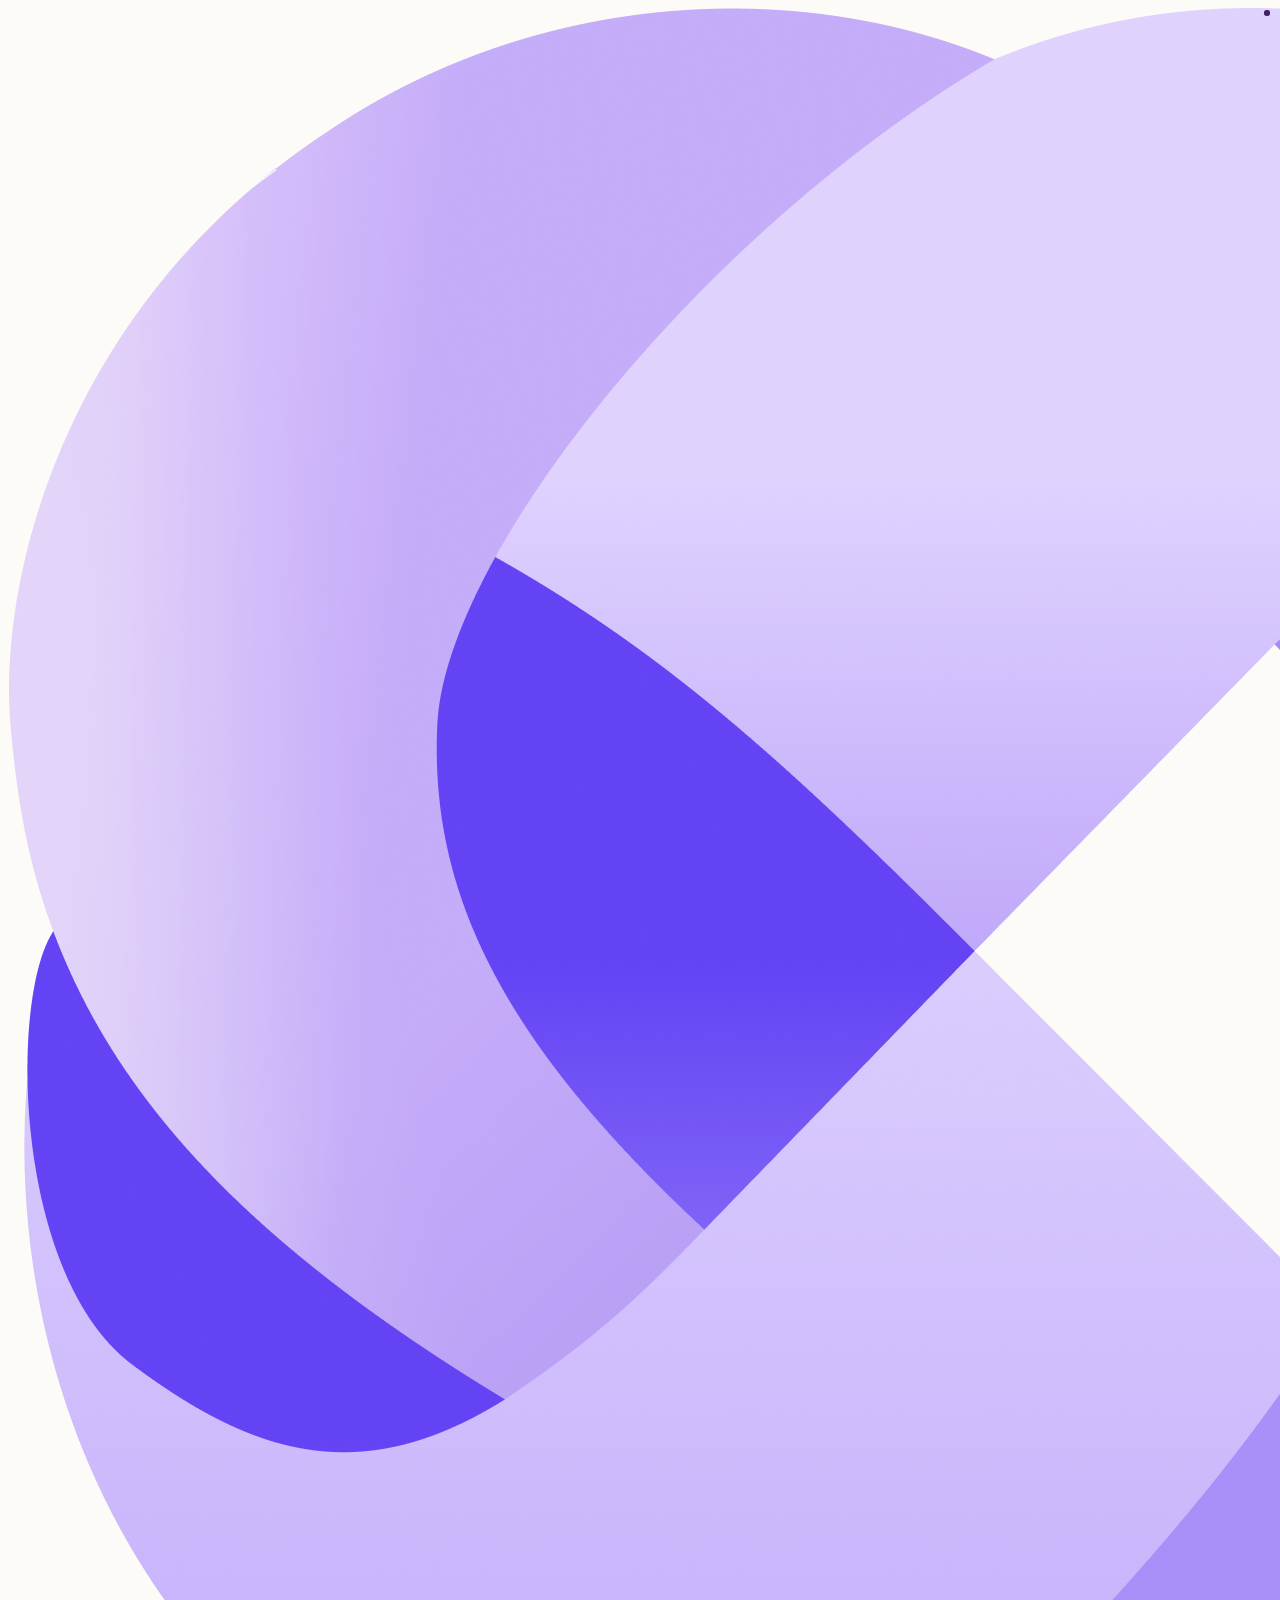
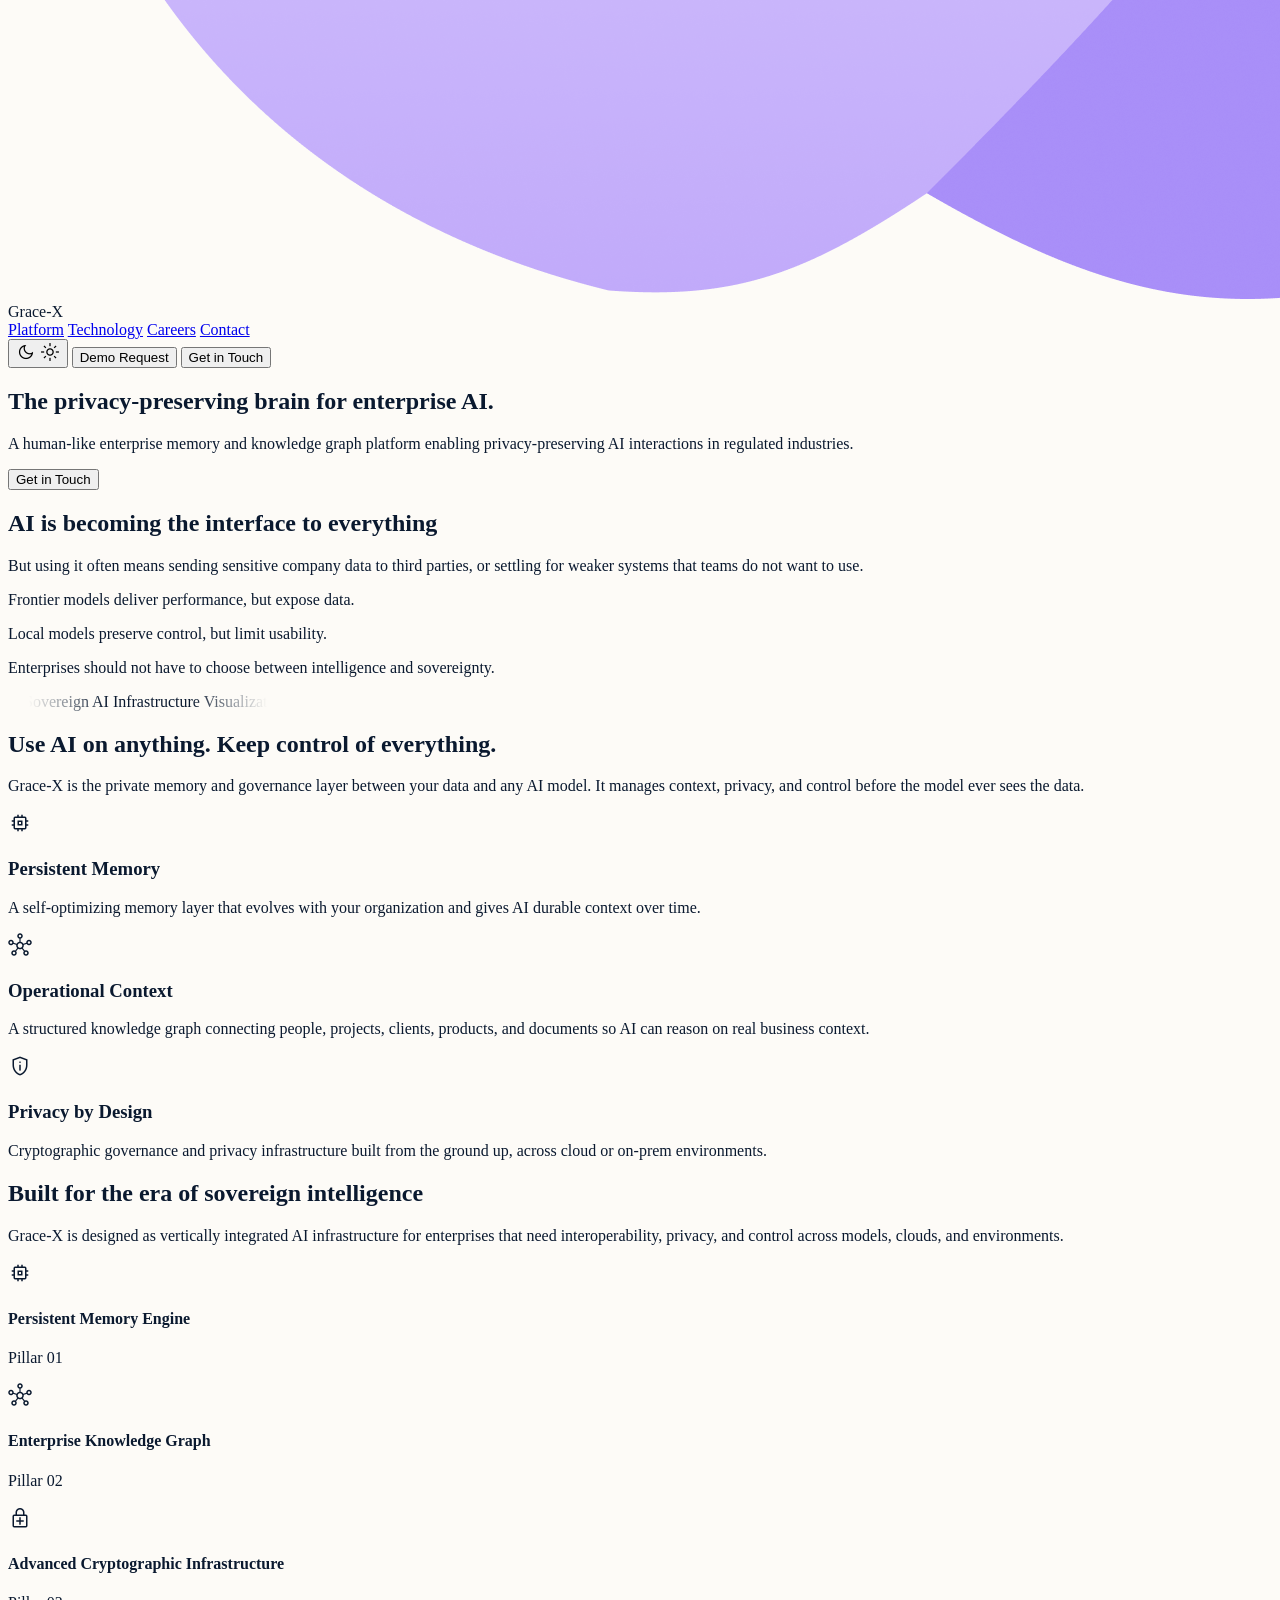
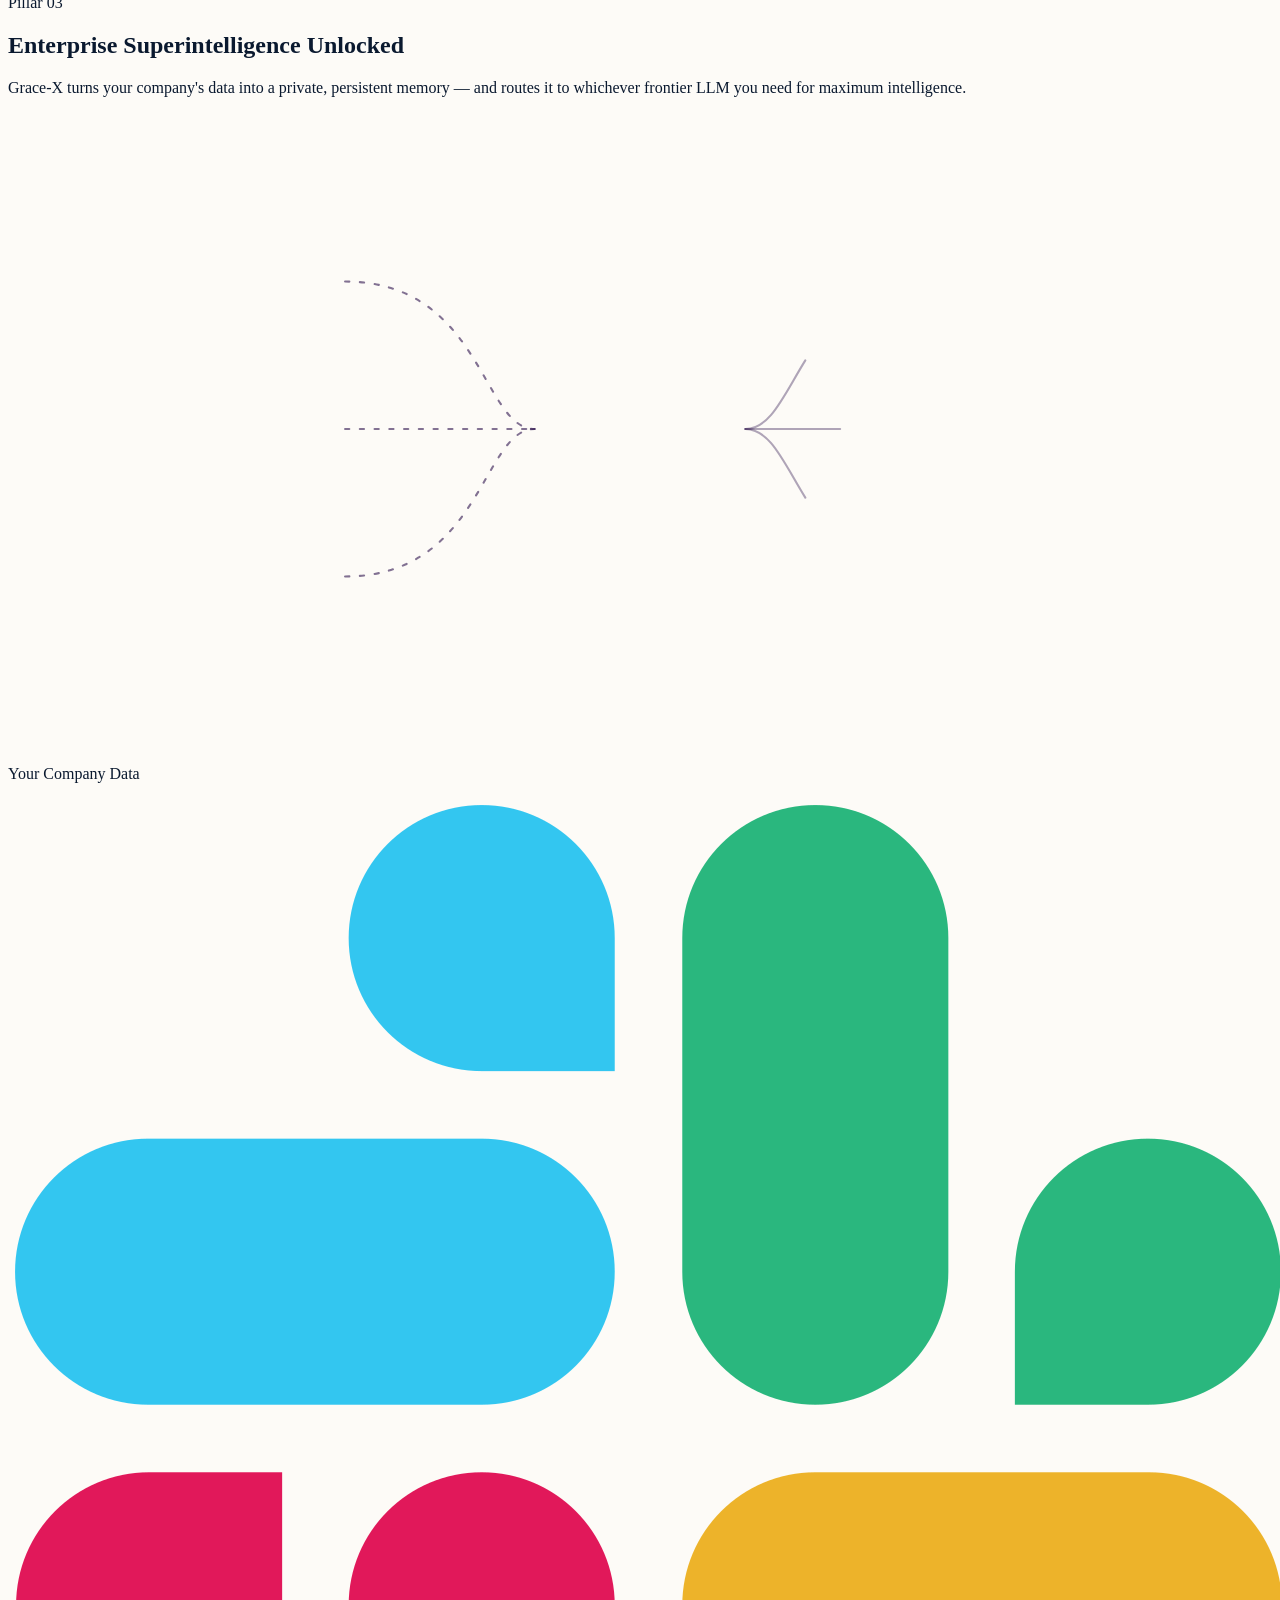
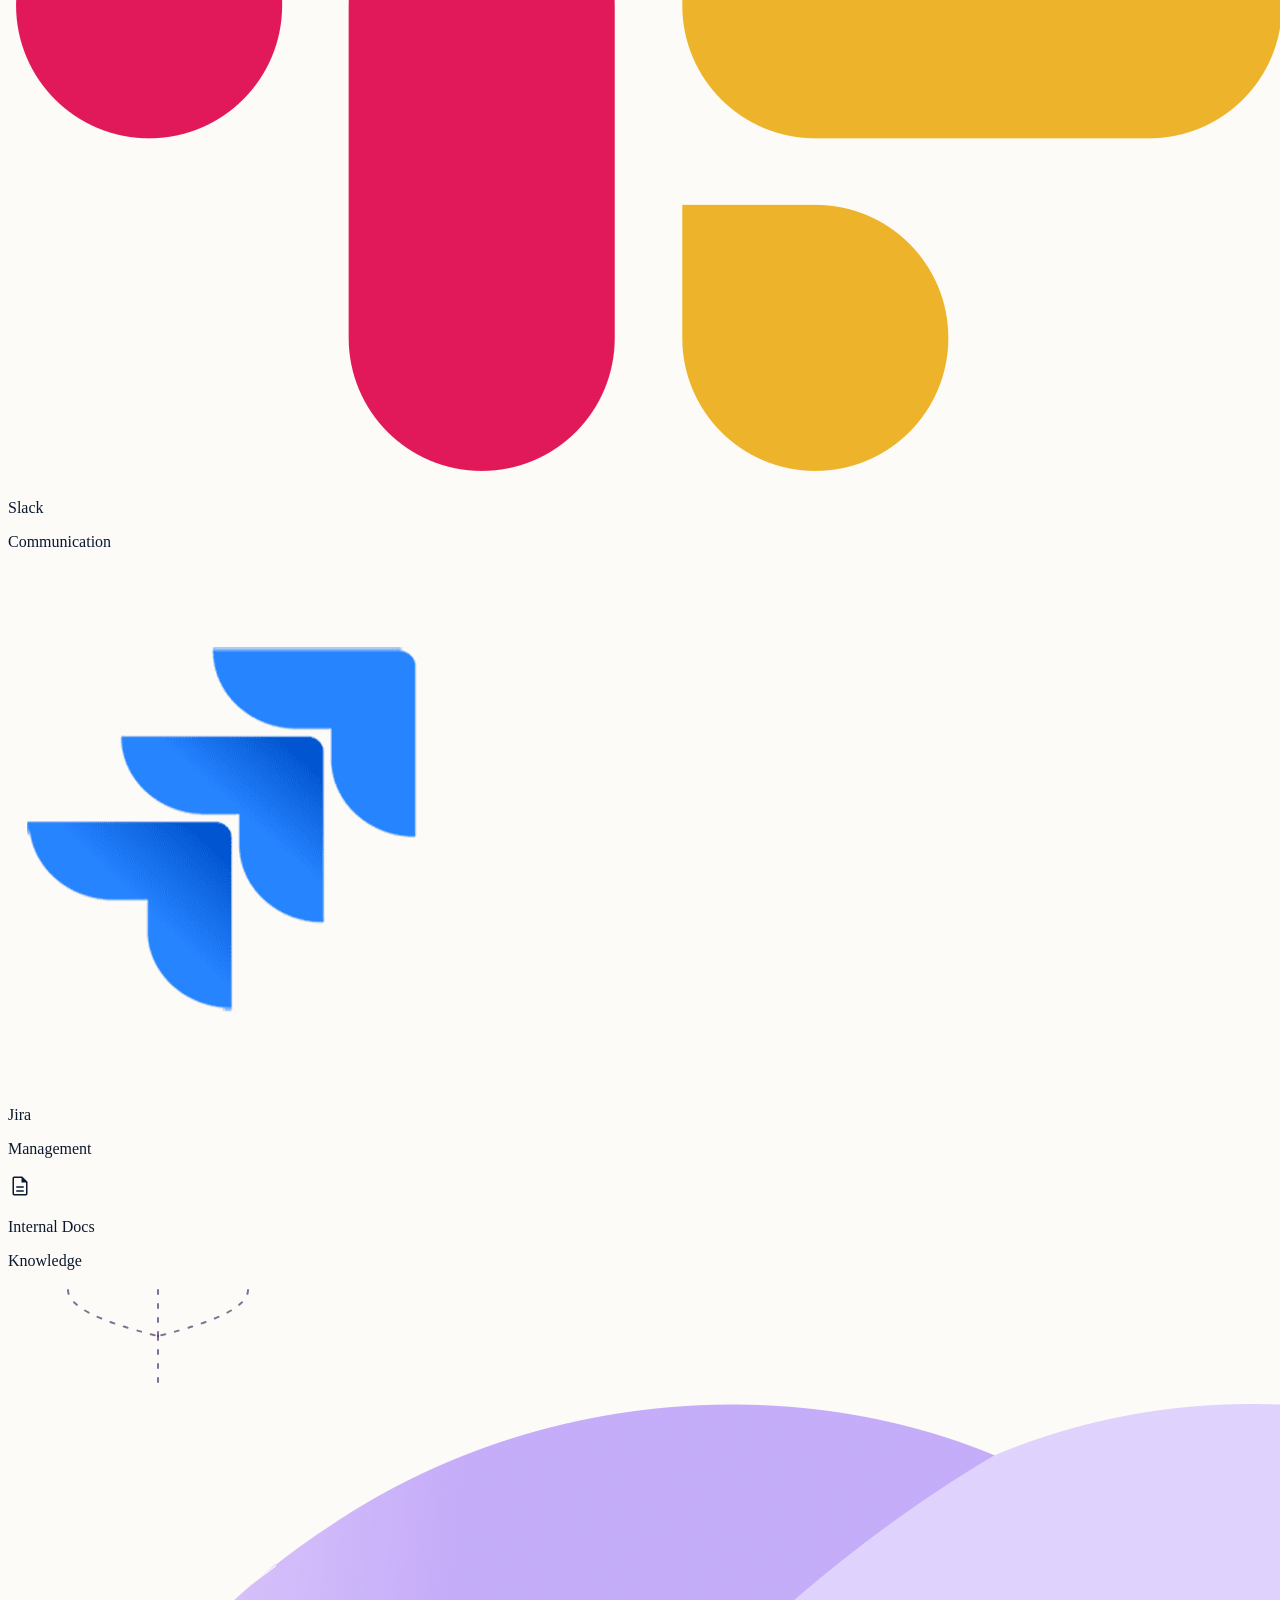
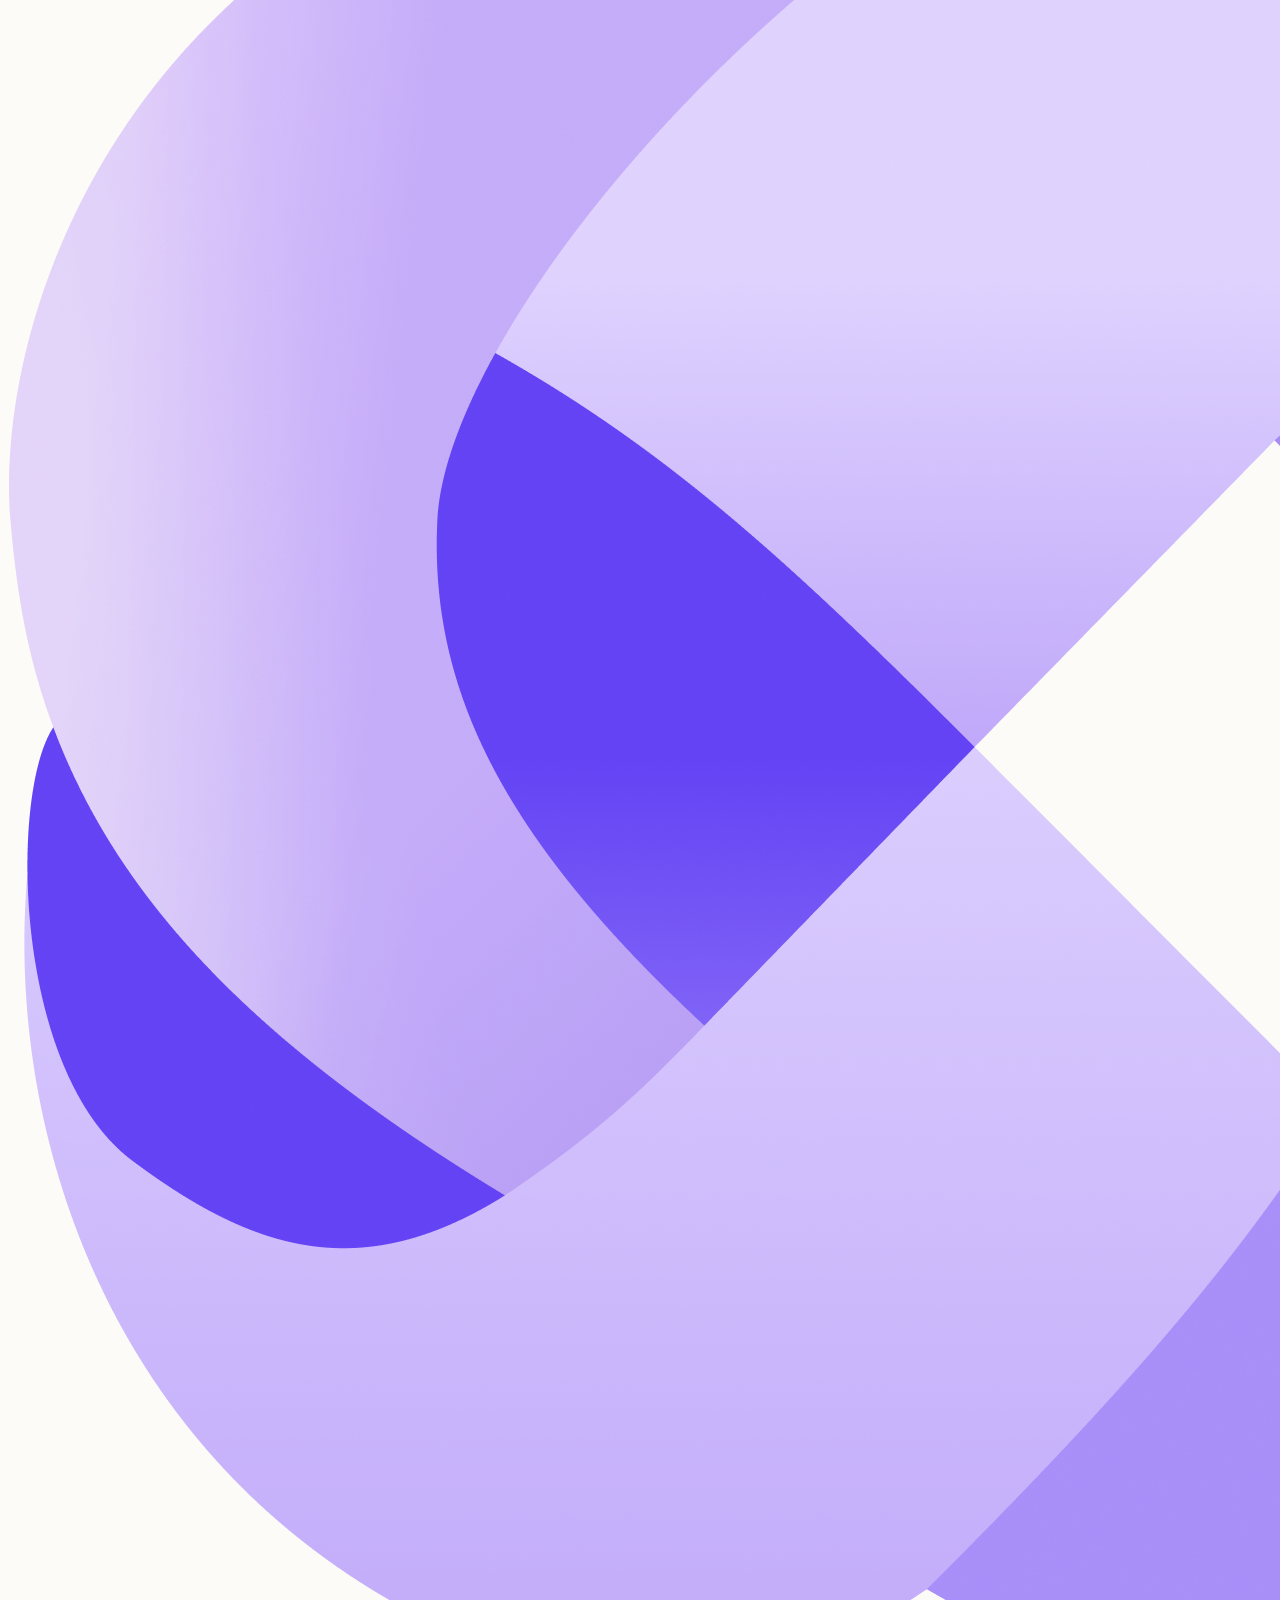
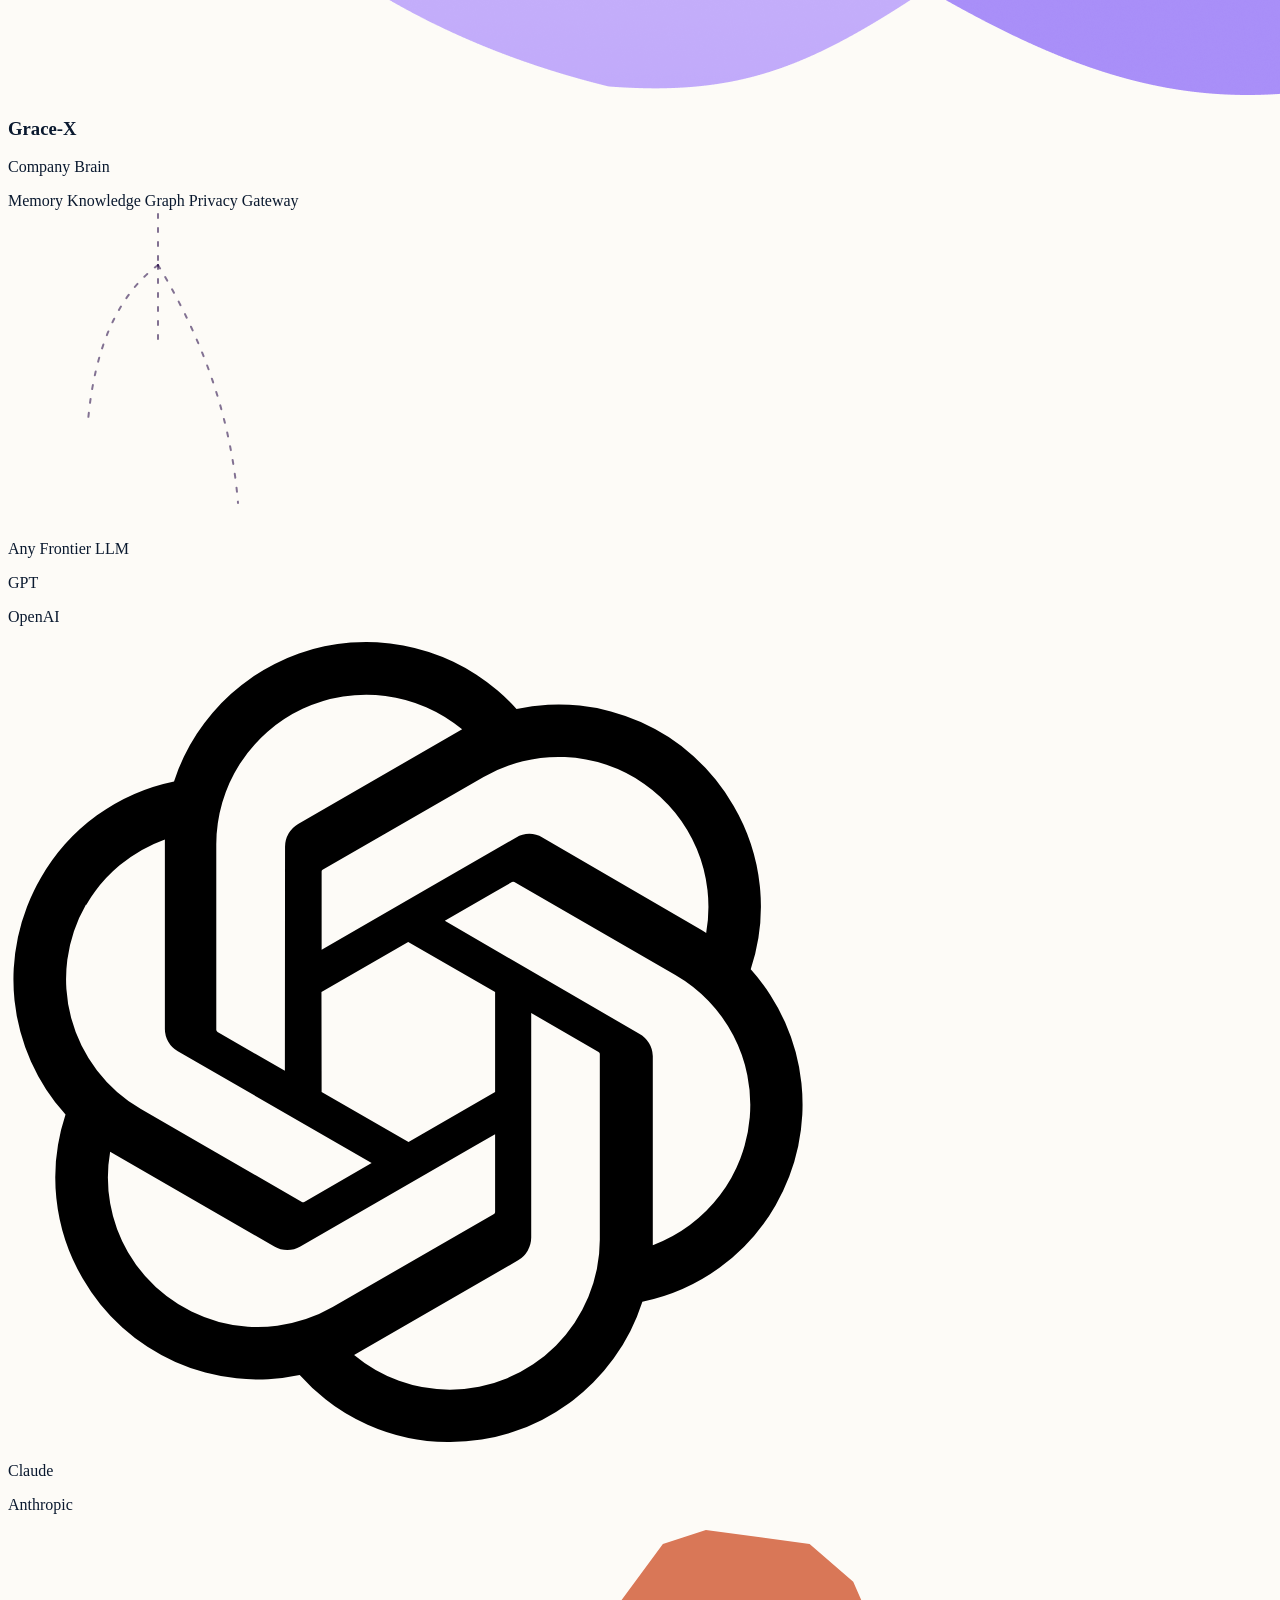
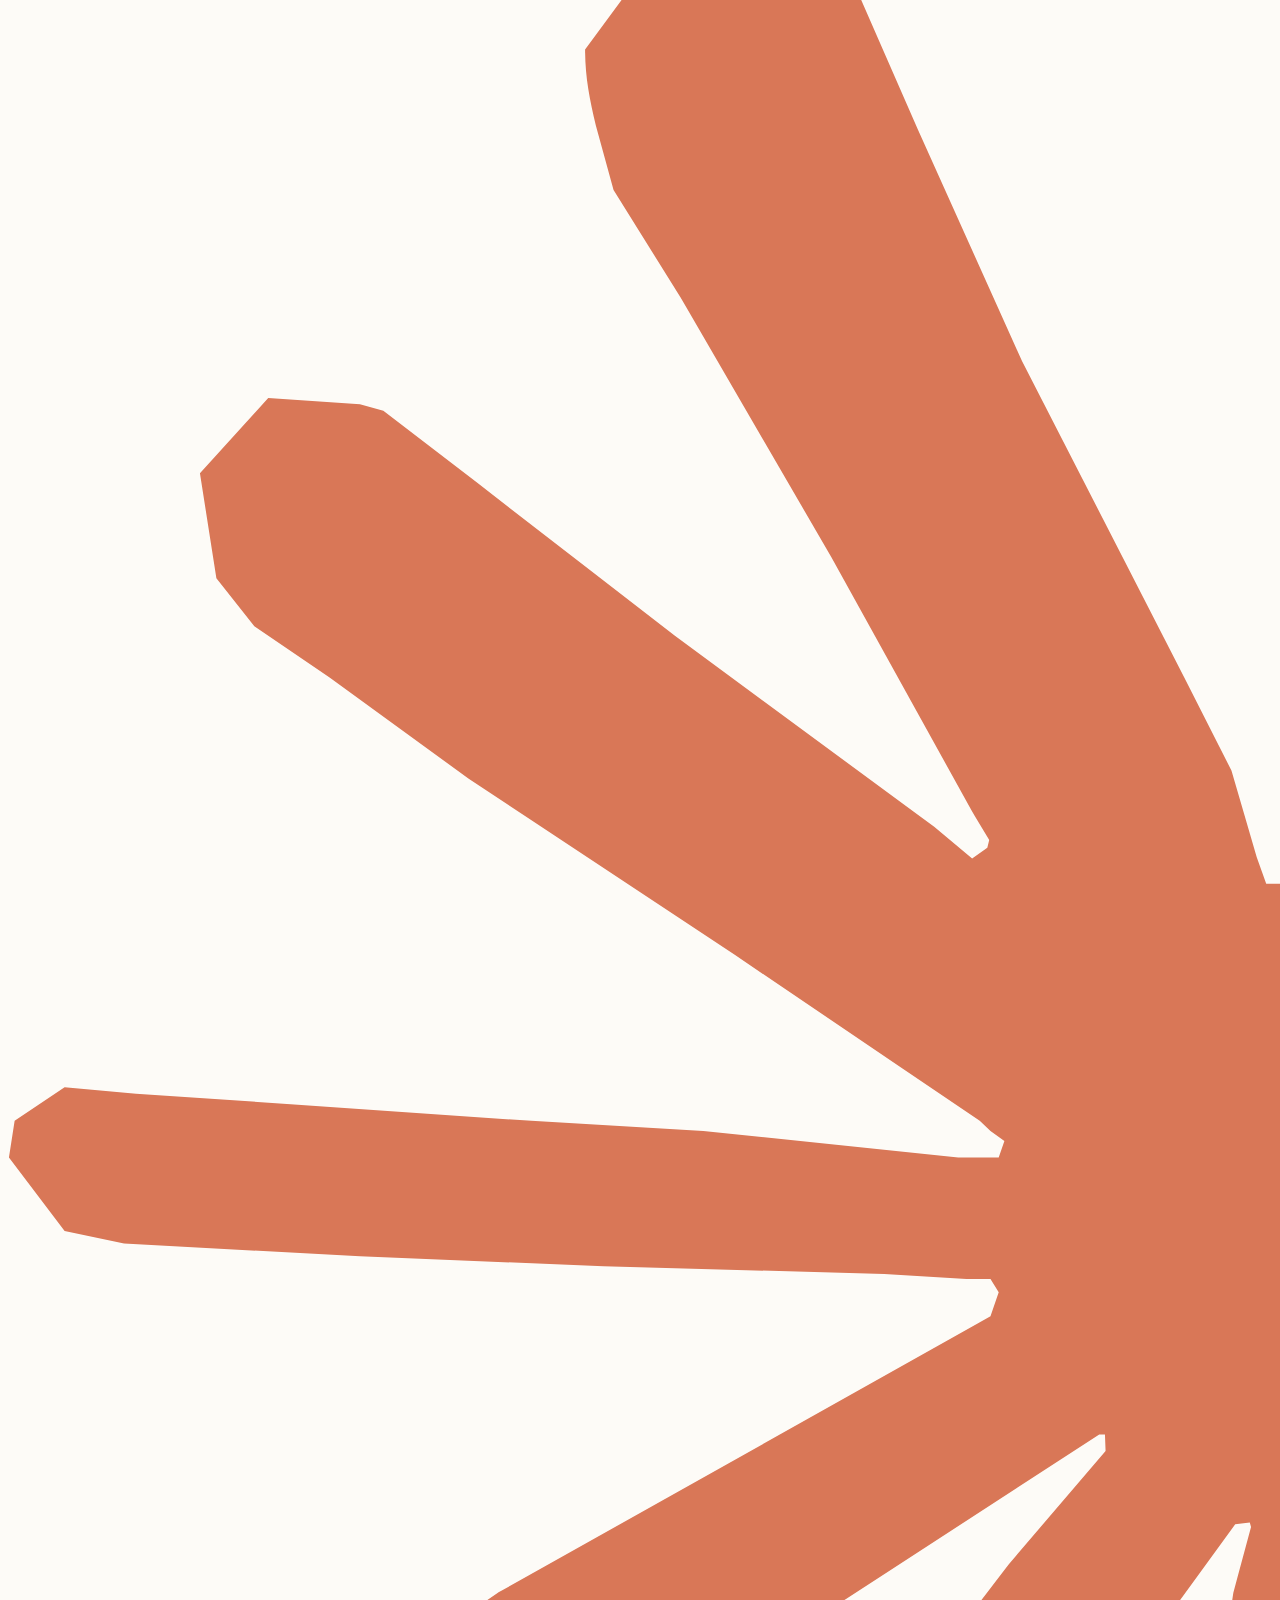
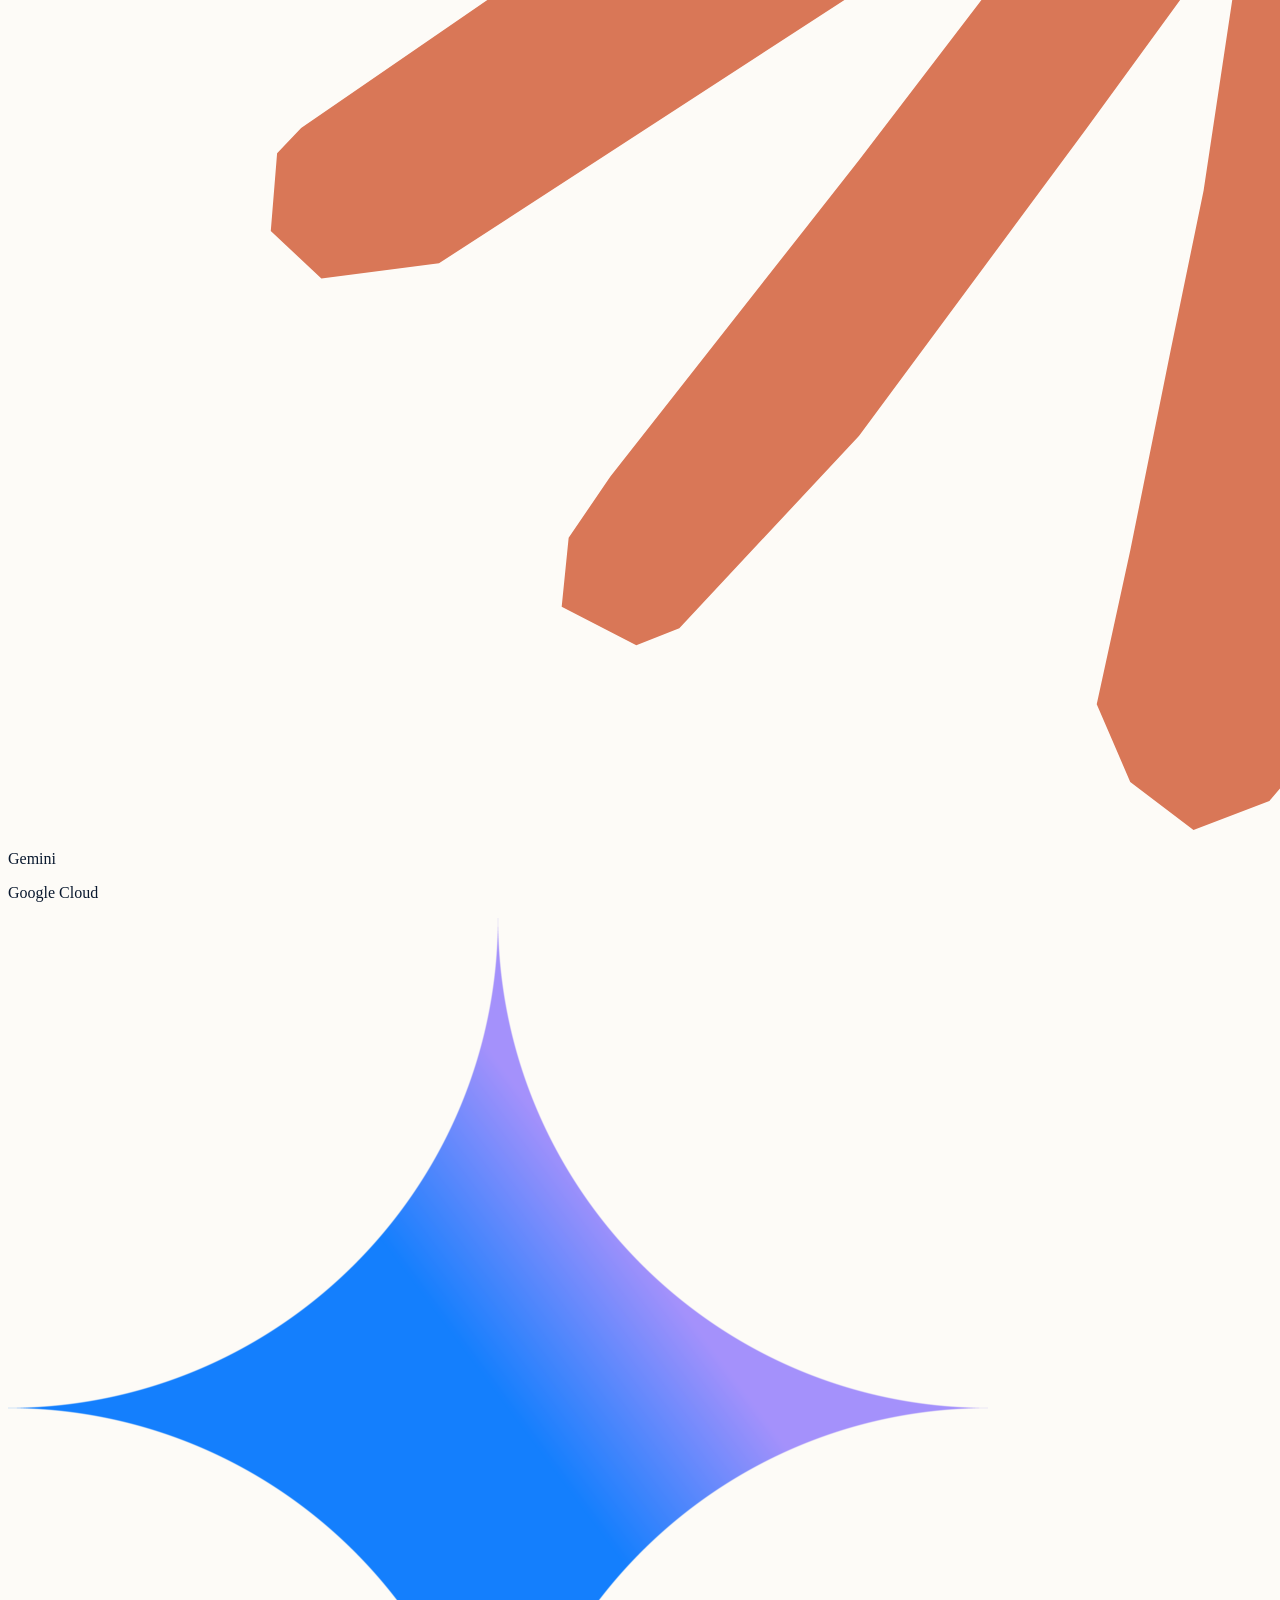
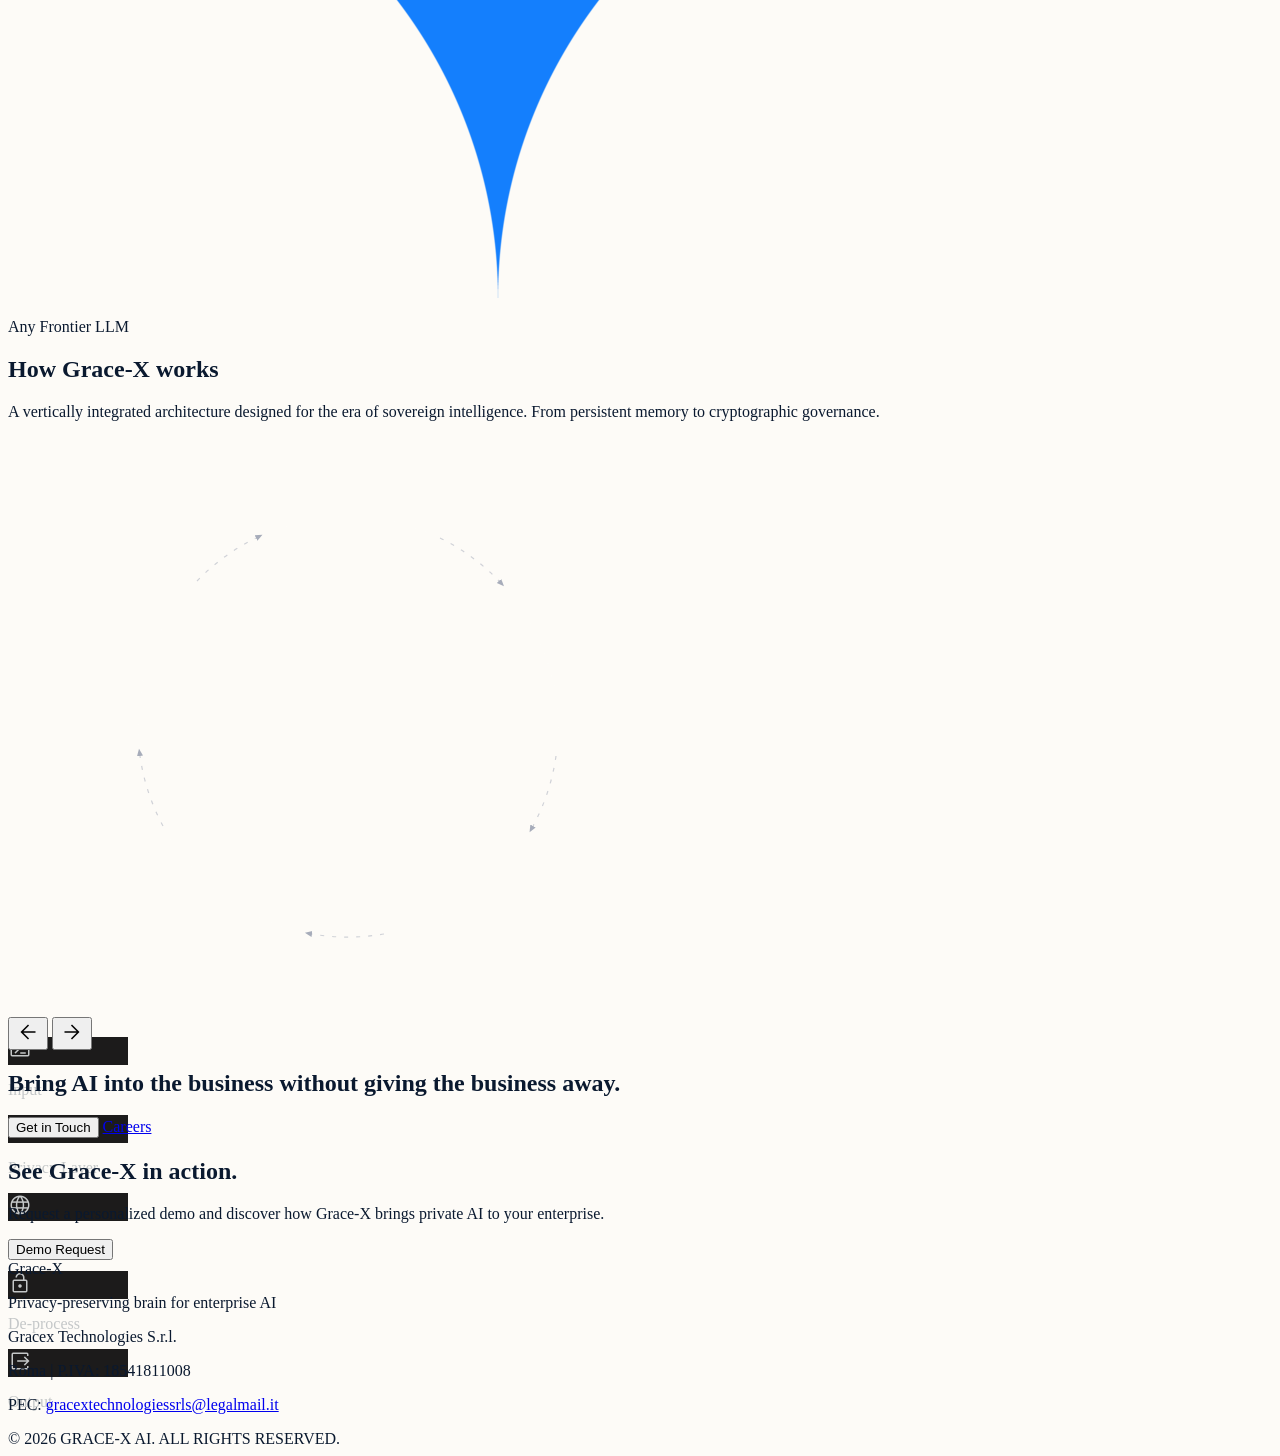
==== commit 59db5fed: "Correzioni: DOCTYPE, anti-flash tema, accessibilità, anno copyright - Aggiunto <!DOCTYPE html> a ind" ====
--- a/index.html
+++ b/index.html
@@ -1,3 +1,4 @@
+<!DOCTYPE html>
 <html class="light" lang="en"><head>
 <meta charset="utf-8"/>
 <meta content="width=device-width, initial-scale=1.0" name="viewport"/>
@@ -129,12 +130,24 @@
             },
         }
     </script>
+<script>
+        // Apply saved/system theme synchronously to prevent a flash-of-wrong-theme
+        // before main.js loads at the bottom of <body>. Does not write to localStorage.
+        (function() {
+            var h = document.documentElement;
+            var saved = localStorage.getItem('theme');
+            var sysDark = window.matchMedia('(prefers-color-scheme: dark)').matches;
+            var theme = saved || (sysDark ? 'dark' : 'light');
+            if (theme === 'dark') { h.classList.add('dark'); h.classList.remove('light'); }
+            else { h.classList.add('light'); h.classList.remove('dark'); }
+        })();
+    </script>
 </head>
 <body class="selection:text-on-primary selection:bg-primary-vibrant/20 dark:selection:bg-primary-dark/40">
 <!-- TopNavBar -->
 <header class="bg-background/80 dark:bg-background-dark/80 top-0 sticky backdrop-blur-md border-b border-primary/5 dark:border-outline-variant-dark/20 z-50">
 <div class="max-w-[1280px] mx-auto px-8 py-4 flex justify-between items-center">
-<div onclick="window.scrollTo({top:0,behavior:'smooth'})" class="font-headline-md text-2xl font-bold tracking-tighter text-primary-vibrant dark:text-white flex items-center cursor-pointer select-none">
+<div onclick="window.scrollTo({top:0,behavior:'smooth'})" onkeydown="if(event.key==='Enter'||event.key===' '){event.preventDefault();window.scrollTo({top:0,behavior:'smooth'})}" role="button" tabindex="0" aria-label="Scroll to top" class="font-headline-md text-2xl font-bold tracking-tighter text-primary-vibrant dark:text-white flex items-center cursor-pointer select-none">
             <img src="logos/logo.png" alt="Grace-X" class="h-8 w-auto mr-2"/>
             Grace-X
         </div>
@@ -446,7 +459,7 @@
 <p id="gx-c-desc" class="text-on-surface-variant dark:text-on-surface-variant-dark" style="font-size:13px;line-height:1.65;font-family:'Inter',sans-serif;"></p>
 </div>
 </div>
-<div id="gx-n0" class="gx-node absolute" onclick="gxGoTo(0)" style="left:50%;top:50%;width:120px;cursor:pointer;">
+<div id="gx-n0" class="gx-node absolute" onclick="gxGoTo(0)" onkeydown="if(event.key==='Enter'||event.key===' '){event.preventDefault();gxGoTo(0)}" role="button" tabindex="0" aria-label="Step 1: Input" style="left:50%;top:50%;width:120px;cursor:pointer;">
 <div class="flex flex-col items-center text-center" style="gap:10px;">
 <div class="gx-circle w-16 h-16 rounded-full border flex items-center justify-center" style="border-color:rgba(255,255,255,0.1);background:#1c1b1b;transition:border-color .75s,background .75s,box-shadow .75s;">
 <span class="gx-icon material-symbols-outlined text-2xl" style="color:#c4c7c8;transition:color .75s;">terminal</span>
@@ -454,7 +467,7 @@
 <p class="gx-label font-label-sm text-[10px] uppercase tracking-widest whitespace-nowrap" style="color:#c4c7c8;transition:color .75s;">Input</p>
 </div>
 </div>
-<div id="gx-n1" class="gx-node absolute" onclick="gxGoTo(1)" style="left:50%;top:50%;width:120px;cursor:pointer;">
+<div id="gx-n1" class="gx-node absolute" onclick="gxGoTo(1)" onkeydown="if(event.key==='Enter'||event.key===' '){event.preventDefault();gxGoTo(1)}" role="button" tabindex="0" aria-label="Step 2: Privacy Layer" style="left:50%;top:50%;width:120px;cursor:pointer;">
 <div class="flex flex-col items-center text-center" style="gap:10px;">
 <div class="gx-circle w-16 h-16 rounded-full border flex items-center justify-center" style="border-color:rgba(255,255,255,0.1);background:#1c1b1b;transition:border-color .75s,background .75s,box-shadow .75s;">
 <span class="gx-icon material-symbols-outlined text-2xl" style="color:#c4c7c8;transition:color .75s;">lock</span>
@@ -462,7 +475,7 @@
 <p class="gx-label font-label-sm text-[10px] uppercase tracking-widest whitespace-nowrap" style="color:#c4c7c8;transition:color .75s;">Privacy Layer</p>
 </div>
 </div>
-<div id="gx-n2" class="gx-node absolute" onclick="gxGoTo(2)" style="left:50%;top:50%;width:120px;cursor:pointer;">
+<div id="gx-n2" class="gx-node absolute" onclick="gxGoTo(2)" onkeydown="if(event.key==='Enter'||event.key===' '){event.preventDefault();gxGoTo(2)}" role="button" tabindex="0" aria-label="Step 3: Global LLM" style="left:50%;top:50%;width:120px;cursor:pointer;">
 <div class="flex flex-col items-center text-center" style="gap:10px;">
 <div class="gx-circle w-16 h-16 rounded-full border flex items-center justify-center" style="border-color:rgba(255,255,255,0.1);background:#1c1b1b;transition:border-color .75s,background .75s,box-shadow .75s;">
 <span class="gx-icon material-symbols-outlined text-2xl" style="color:#c4c7c8;transition:color .75s;">language</span>
@@ -470,7 +483,7 @@
 <p class="gx-label font-label-sm text-[10px] uppercase tracking-widest whitespace-nowrap" style="color:#c4c7c8;transition:color .75s;">Global LLM</p>
 </div>
 </div>
-<div id="gx-n3" class="gx-node absolute" onclick="gxGoTo(3)" style="left:50%;top:50%;width:120px;cursor:pointer;">
+<div id="gx-n3" class="gx-node absolute" onclick="gxGoTo(3)" onkeydown="if(event.key==='Enter'||event.key===' '){event.preventDefault();gxGoTo(3)}" role="button" tabindex="0" aria-label="Step 4: De-process" style="left:50%;top:50%;width:120px;cursor:pointer;">
 <div class="flex flex-col items-center text-center" style="gap:10px;">
 <div class="gx-circle w-16 h-16 rounded-full border flex items-center justify-center" style="border-color:rgba(255,255,255,0.1);background:#1c1b1b;transition:border-color .75s,background .75s,box-shadow .75s;">
 <span class="gx-icon material-symbols-outlined text-2xl" style="color:#c4c7c8;transition:color .75s;">lock_open</span>
@@ -478,7 +491,7 @@
 <p class="gx-label font-label-sm text-[10px] uppercase tracking-widest whitespace-nowrap" style="color:#c4c7c8;transition:color .75s;">De-process</p>
 </div>
 </div>
-<div id="gx-n4" class="gx-node absolute" onclick="gxGoTo(4)" style="left:50%;top:50%;width:120px;cursor:pointer;">
+<div id="gx-n4" class="gx-node absolute" onclick="gxGoTo(4)" onkeydown="if(event.key==='Enter'||event.key===' '){event.preventDefault();gxGoTo(4)}" role="button" tabindex="0" aria-label="Step 5: Output" style="left:50%;top:50%;width:120px;cursor:pointer;">
 <div class="flex flex-col items-center text-center" style="gap:10px;">
 <div class="gx-circle w-16 h-16 rounded-full border flex items-center justify-center" style="border-color:rgba(255,255,255,0.1);background:#1c1b1b;transition:border-color .75s,background .75s,box-shadow .75s;">
 <span class="gx-icon material-symbols-outlined text-2xl" style="color:#c4c7c8;transition:color .75s;">output</span>
@@ -488,10 +501,10 @@
 </div>
 </div>
 <div class="flex items-center justify-center gap-4 mt-8">
-<button onclick="gxPrev()" class="w-10 h-10 flex items-center justify-center border border-primary/10 dark:border-white/10 rounded-lg text-on-surface-variant dark:text-on-surface-variant-dark hover:text-primary dark:hover:text-on-surface-dark hover:border-primary/20 dark:hover:border-white/20 transition-all duration-300">
+<button onclick="gxPrev()" aria-label="Previous step" class="w-10 h-10 flex items-center justify-center border border-primary/10 dark:border-white/10 rounded-lg text-on-surface-variant dark:text-on-surface-variant-dark hover:text-primary dark:hover:text-on-surface-dark hover:border-primary/20 dark:hover:border-white/20 transition-all duration-300">
 <span class="material-symbols-outlined text-xl">arrow_back</span>
 </button>
-<button onclick="gxNext()" class="w-10 h-10 flex items-center justify-center border border-primary/10 dark:border-white/10 rounded-lg text-on-surface-variant dark:text-on-surface-variant-dark hover:text-primary dark:hover:text-on-surface-dark hover:border-primary/20 dark:hover:border-white/20 transition-all duration-300">
+<button onclick="gxNext()" aria-label="Next step" class="w-10 h-10 flex items-center justify-center border border-primary/10 dark:border-white/10 rounded-lg text-on-surface-variant dark:text-on-surface-variant-dark hover:text-primary dark:hover:text-on-surface-dark hover:border-primary/20 dark:hover:border-white/20 transition-all duration-300">
 <span class="material-symbols-outlined text-xl">arrow_forward</span>
 </button>
 </div>
@@ -626,7 +639,7 @@
 </div>
 </div>
 <div class="pt-6 border-t border-primary/10 dark:border-outline-variant-dark/20 flex flex-col md:flex-row justify-between items-center gap-6">
-<span class="text-[10px] font-bold text-on-surface-variant dark:text-on-surface-variant-dark uppercase tracking-[0.2em] opacity-60">© 2026 GRACE-X AI. ALL RIGHTS RESERVED.</span>
+<span class="text-[10px] font-bold text-on-surface-variant dark:text-on-surface-variant-dark uppercase tracking-[0.2em] opacity-60">© <span id="copyright-year">2026</span> GRACE-X AI. ALL RIGHTS RESERVED.</span>
 </div>
 </div>
 </footer>
